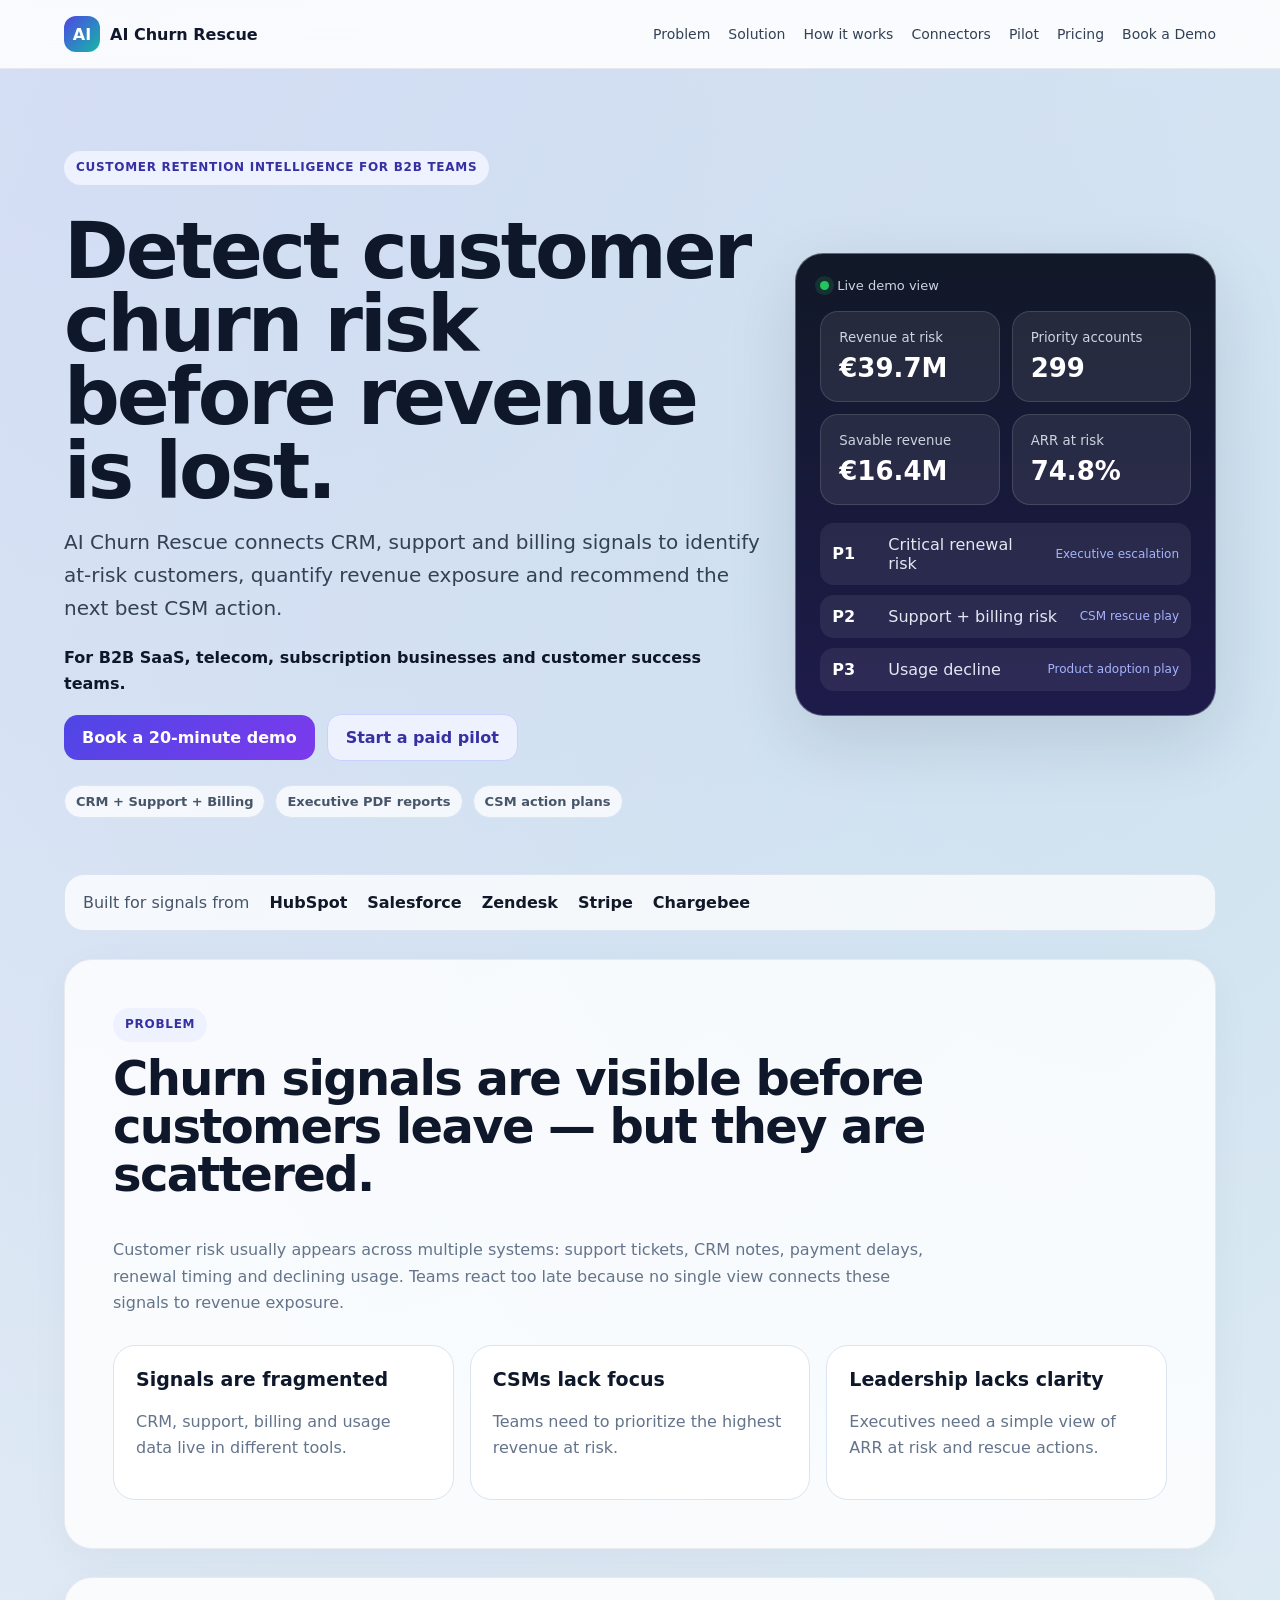
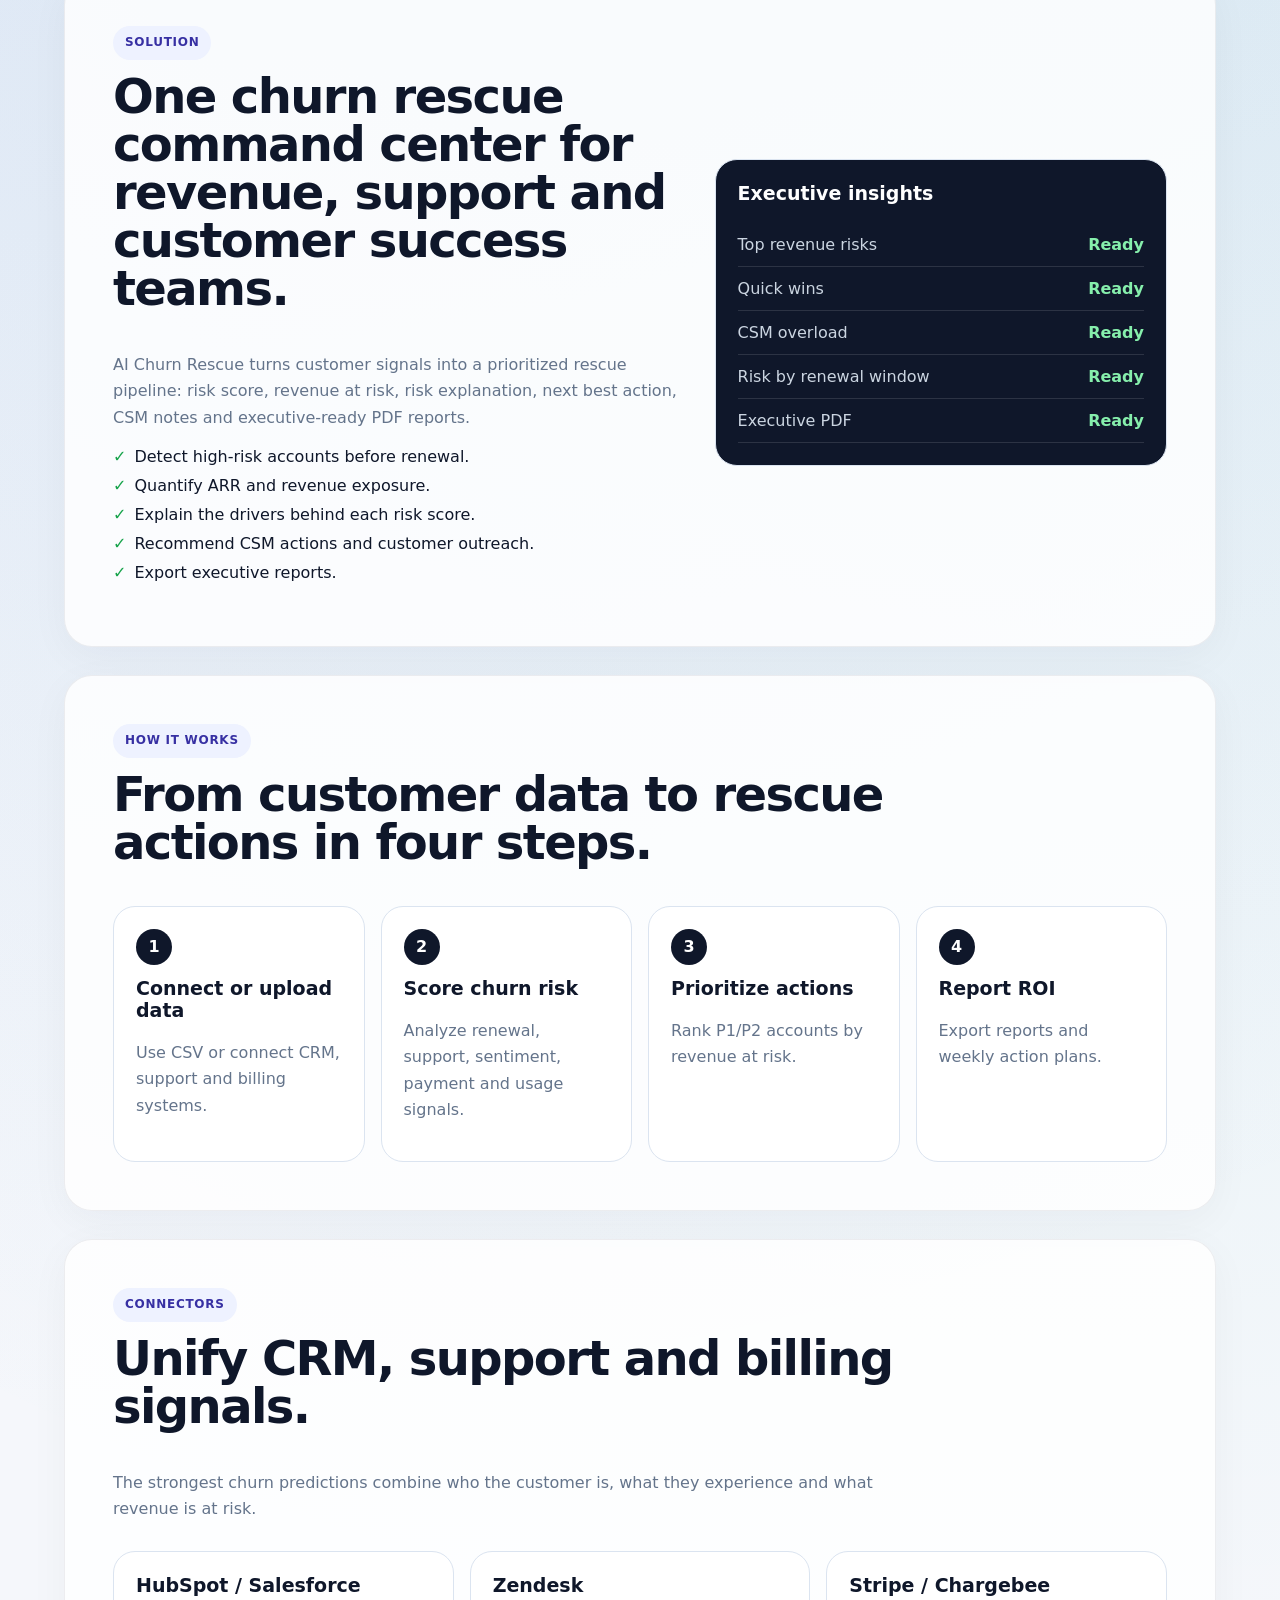
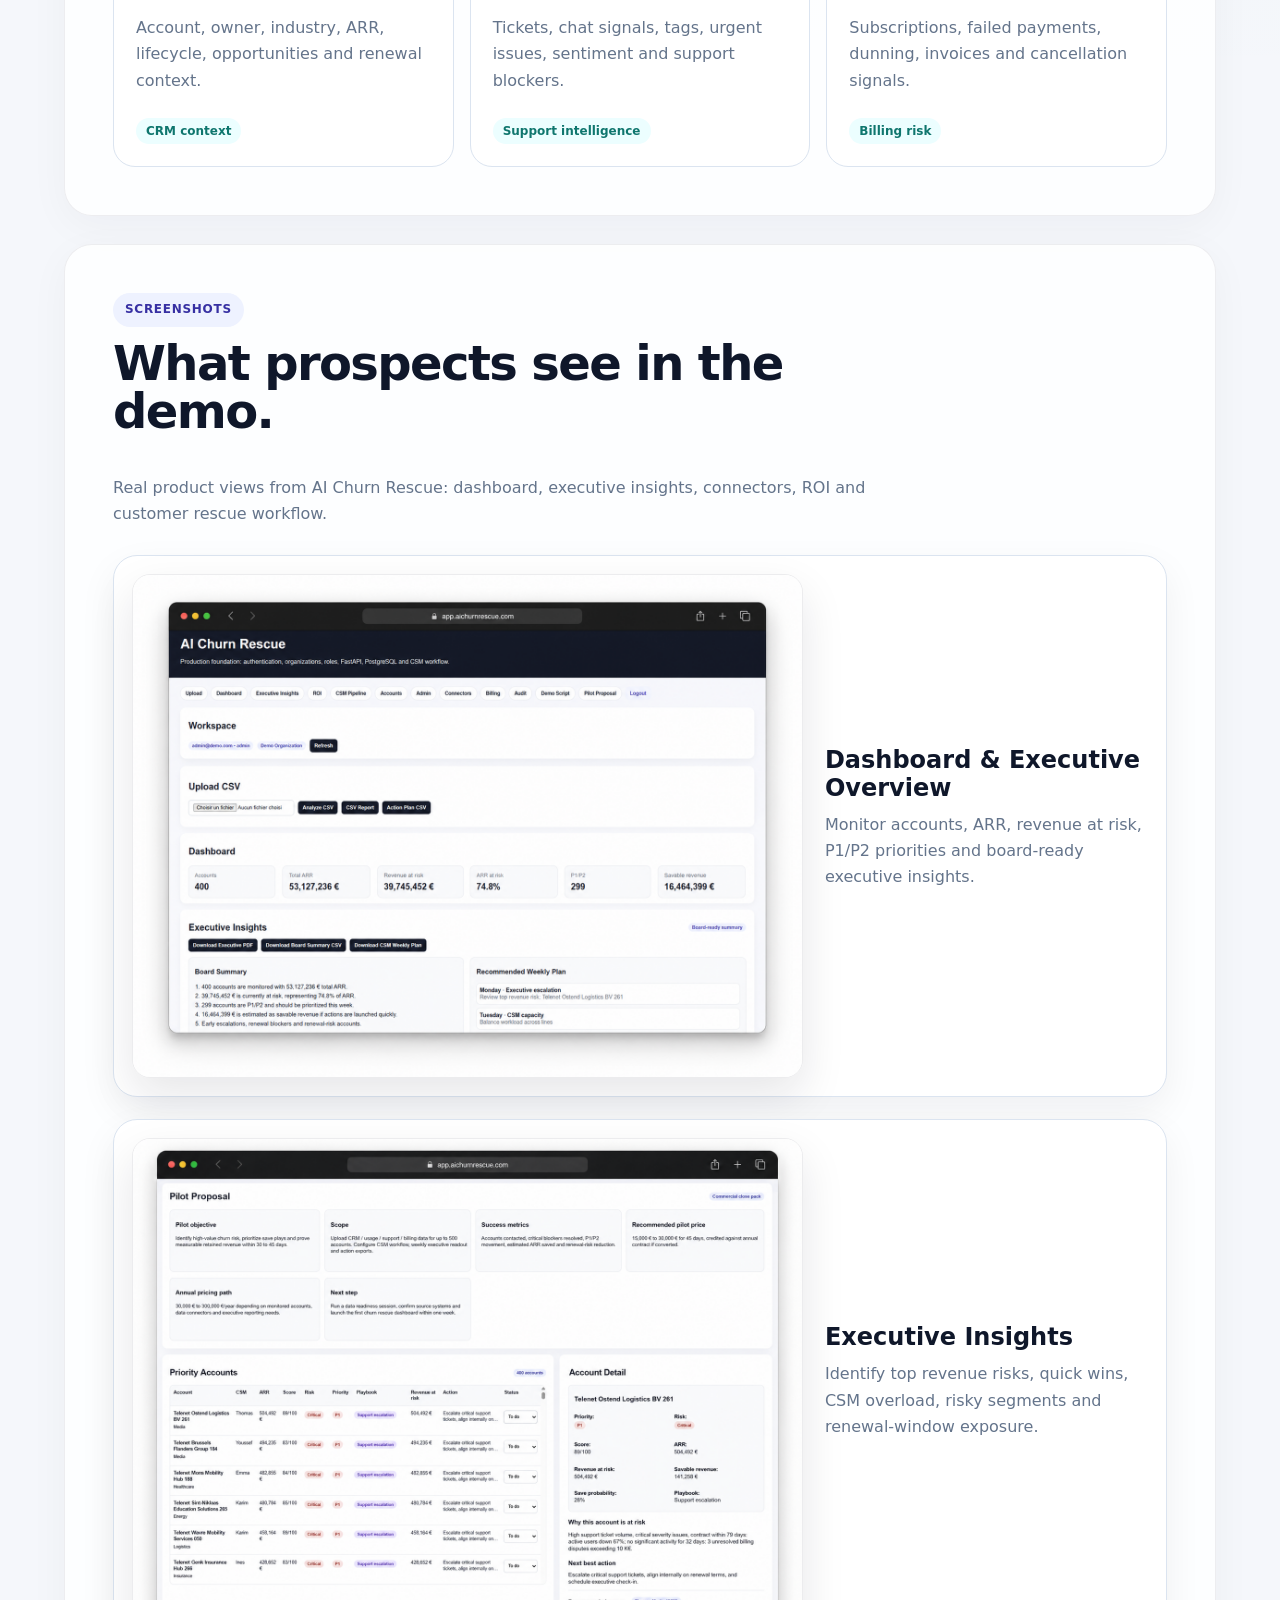
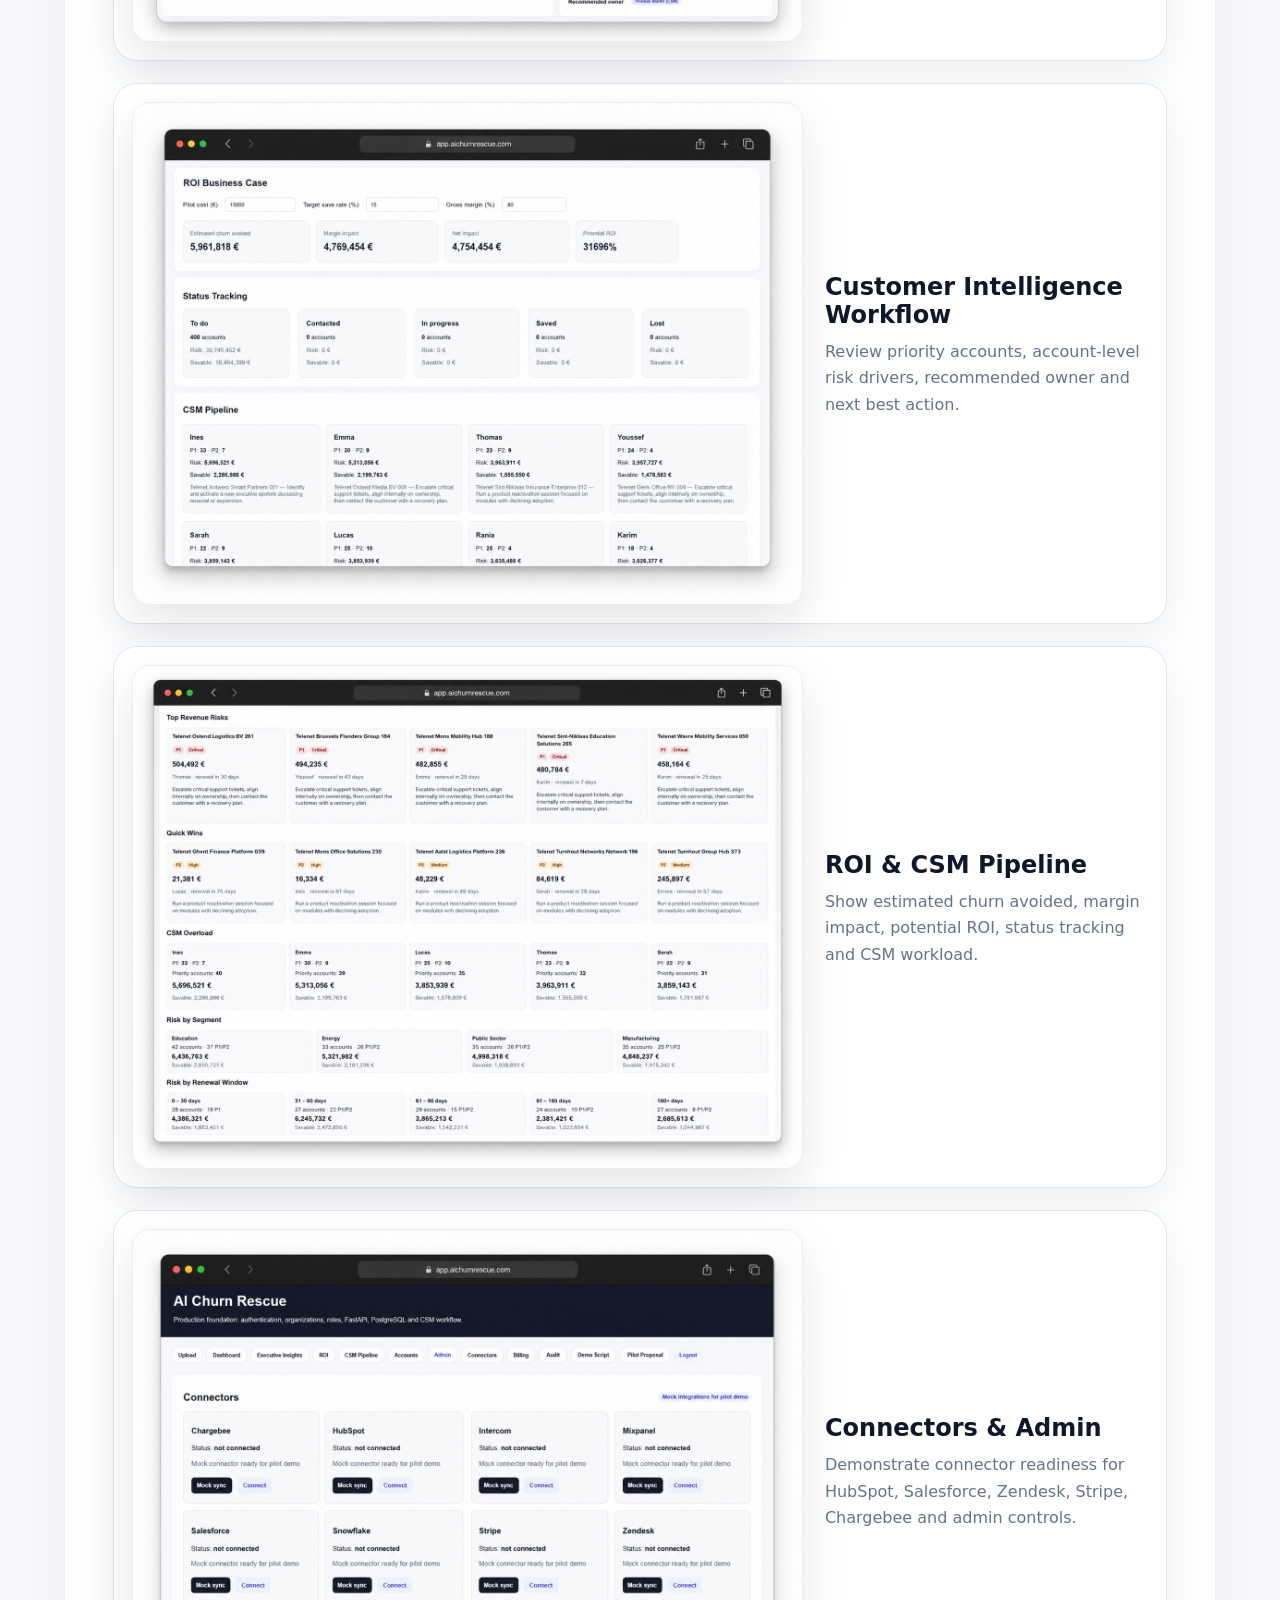
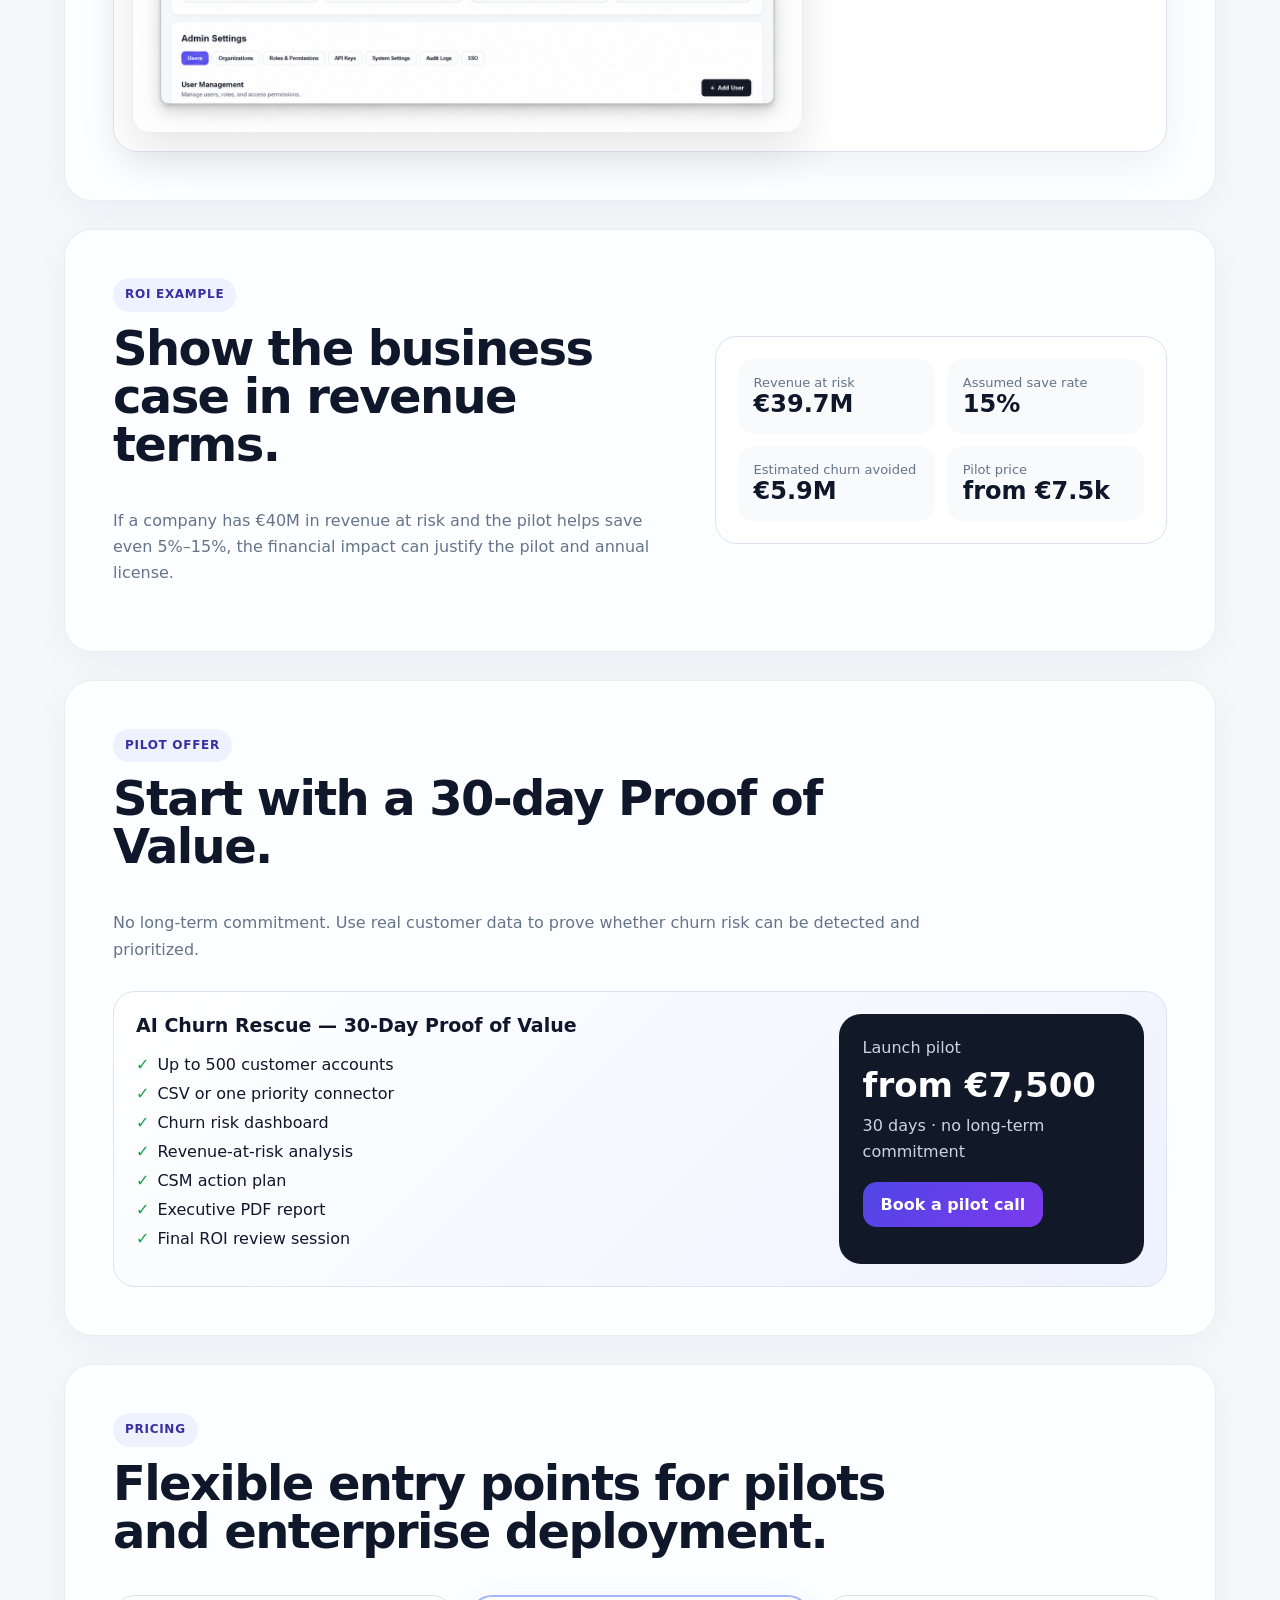
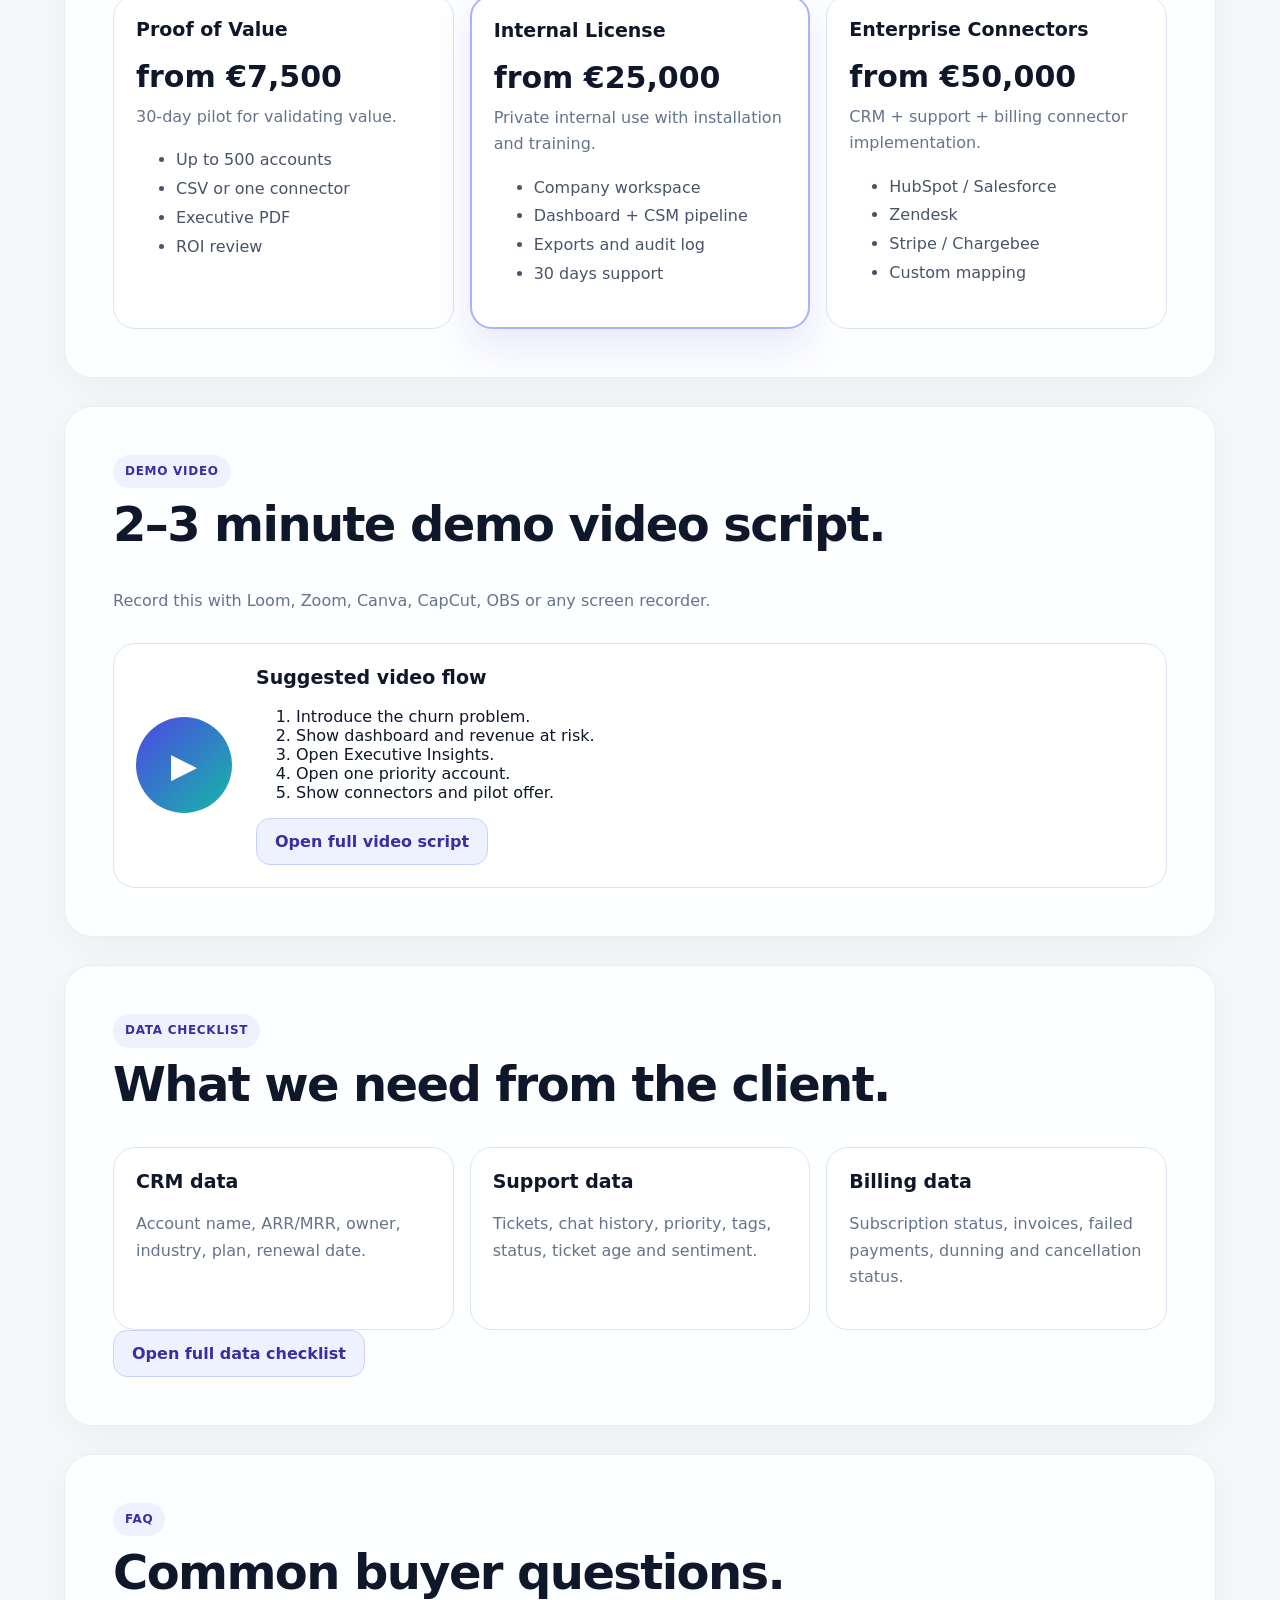
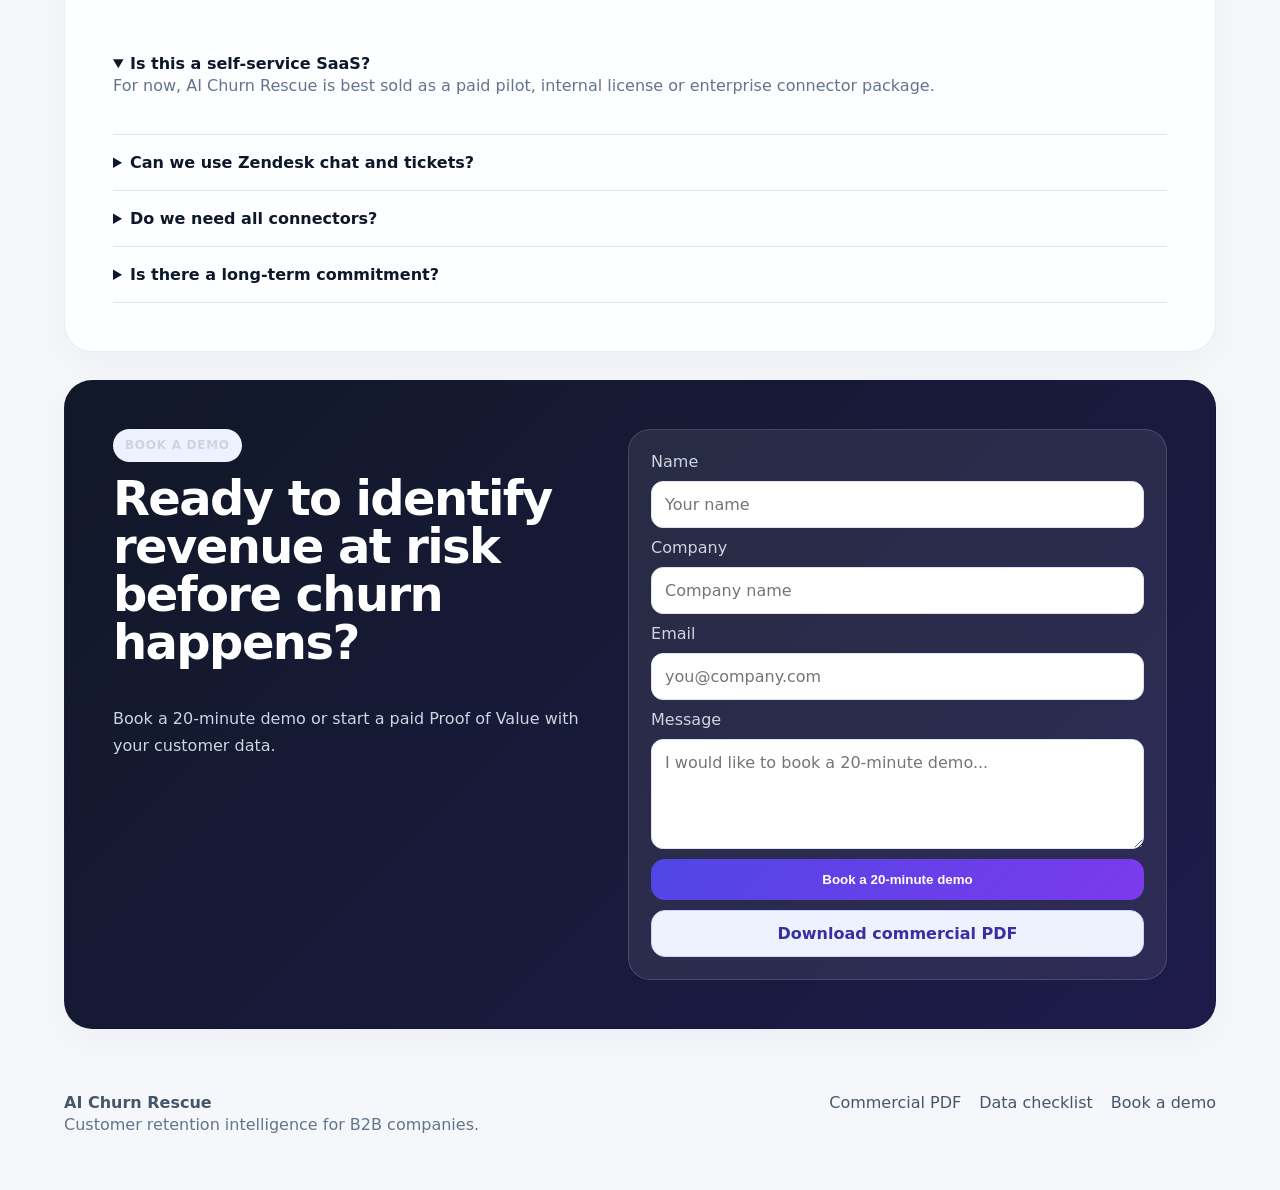
==== index.html @ ebf5047c "Update index.html" ====
<!DOCTYPE html>
<html lang="en">
<head>
  <meta charset="UTF-8" />
  <meta name="viewport" content="width=device-width, initial-scale=1.0" />
  <title>AI Churn Rescue — Detect Customer Churn Risk Before Revenue Is Lost</title>
  <meta name="description" content="AI Churn Rescue connects CRM, support and billing signals to identify at-risk customers, quantify revenue exposure and recommend the next best CSM action." />
  <link rel="stylesheet" href="./styles.css" />
</head>
<body>
  <header class="site-header">
    <a class="brand" href="#top"><span class="brand-mark">AI</span><span>AI Churn Rescue</span></a>
    <nav>
      <a href="#problem">Problem</a><a href="#solution">Solution</a><a href="#how">How it works</a>
      <a href="#connectors">Connectors</a><a href="#pilot">Pilot</a><a href="#pricing">Pricing</a><a href="#demo">Book a Demo</a>
    </nav>
  </header>

  <main id="top">
    <section class="hero">
      <div class="hero-copy">
        <p class="eyebrow">Customer retention intelligence for B2B teams</p>
        <h1>Detect customer churn risk before revenue is lost.</h1>
        <p class="hero-subtitle">AI Churn Rescue connects CRM, support and billing signals to identify at-risk customers, quantify revenue exposure and recommend the next best CSM action.</p>
        <p class="for-who">For B2B SaaS, telecom, subscription businesses and customer success teams.</p>
        <div class="hero-actions">
          <a class="button primary" href="#demo">Book a 20-minute demo</a>
          <a class="button secondary" href="#pilot">Start a paid pilot</a>
        </div>
        <div class="trust-row"><span>CRM + Support + Billing</span><span>Executive PDF reports</span><span>CSM action plans</span></div>
      </div>
      <div class="hero-card">
        <div class="card-topline"><span class="status-dot"></span> Live demo view</div>
        <div class="metric-grid">
          <div><small>Revenue at risk</small><strong>€39.7M</strong></div>
          <div><small>Priority accounts</small><strong>299</strong></div>
          <div><small>Savable revenue</small><strong>€16.4M</strong></div>
          <div><small>ARR at risk</small><strong>74.8%</strong></div>
        </div>
        <div class="risk-list">
          <div><b>P1</b><span>Critical renewal risk</span><em>Executive escalation</em></div>
          <div><b>P2</b><span>Support + billing risk</span><em>CSM rescue play</em></div>
          <div><b>P3</b><span>Usage decline</span><em>Product adoption play</em></div>
        </div>
      </div>
    </section>

    <section class="logos"><span>Built for signals from</span><strong>HubSpot</strong><strong>Salesforce</strong><strong>Zendesk</strong><strong>Stripe</strong><strong>Chargebee</strong></section>

    <section class="section" id="problem">
      <div class="section-head"><p class="eyebrow">Problem</p><h2>Churn signals are visible before customers leave — but they are scattered.</h2><p>Customer risk usually appears across multiple systems: support tickets, CRM notes, payment delays, renewal timing and declining usage. Teams react too late because no single view connects these signals to revenue exposure.</p></div>
      <div class="cards three">
        <article class="card"><h3>Signals are fragmented</h3><p>CRM, support, billing and usage data live in different tools.</p></article>
        <article class="card"><h3>CSMs lack focus</h3><p>Teams need to prioritize the highest revenue at risk.</p></article>
        <article class="card"><h3>Leadership lacks clarity</h3><p>Executives need a simple view of ARR at risk and rescue actions.</p></article>
      </div>
    </section>

    <section class="section split" id="solution">
      <div><p class="eyebrow">Solution</p><h2>One churn rescue command center for revenue, support and customer success teams.</h2><p>AI Churn Rescue turns customer signals into a prioritized rescue pipeline: risk score, revenue at risk, risk explanation, next best action, CSM notes and executive-ready PDF reports.</p>
        <ul class="checklist"><li>Detect high-risk accounts before renewal.</li><li>Quantify ARR and revenue exposure.</li><li>Explain the drivers behind each risk score.</li><li>Recommend CSM actions and customer outreach.</li><li>Export executive reports.</li></ul>
      </div>
      <div class="panel-preview"><h3>Executive insights</h3><div><span>Top revenue risks</span><b>Ready</b></div><div><span>Quick wins</span><b>Ready</b></div><div><span>CSM overload</span><b>Ready</b></div><div><span>Risk by renewal window</span><b>Ready</b></div><div><span>Executive PDF</span><b>Ready</b></div></div>
    </section>

    <section class="section" id="how">
      <div class="section-head"><p class="eyebrow">How it works</p><h2>From customer data to rescue actions in four steps.</h2></div>
      <div class="steps"><div class="step"><b>1</b><h3>Connect or upload data</h3><p>Use CSV or connect CRM, support and billing systems.</p></div><div class="step"><b>2</b><h3>Score churn risk</h3><p>Analyze renewal, support, sentiment, payment and usage signals.</p></div><div class="step"><b>3</b><h3>Prioritize actions</h3><p>Rank P1/P2 accounts by revenue at risk.</p></div><div class="step"><b>4</b><h3>Report ROI</h3><p>Export reports and weekly action plans.</p></div></div>
    </section>

    <section class="section" id="connectors">
      <div class="section-head"><p class="eyebrow">Connectors</p><h2>Unify CRM, support and billing signals.</h2><p>The strongest churn predictions combine who the customer is, what they experience and what revenue is at risk.</p></div>
      <div class="connector-grid"><article class="connector-card"><h3>HubSpot / Salesforce</h3><p>Account, owner, industry, ARR, lifecycle, opportunities and renewal context.</p><span>CRM context</span></article><article class="connector-card"><h3>Zendesk</h3><p>Tickets, chat signals, tags, urgent issues, sentiment and support blockers.</p><span>Support intelligence</span></article><article class="connector-card"><h3>Stripe / Chargebee</h3><p>Subscriptions, failed payments, dunning, invoices and cancellation signals.</p><span>Billing risk</span></article></div>
    </section>

    <section class="section" id="screenshots">
      <div class="section-head">
        <p class="eyebrow">Screenshots</p>
        <h2>What prospects see in the demo.</h2>
        <p>Real product views from AI Churn Rescue: dashboard, executive insights, connectors, ROI and customer rescue workflow.</p>
      </div>

      <div class="screenshot-showcase">
        <article class="screenshot-feature">
          <img src="./assets/screenshots/dashboard-executive-overview.png" alt="AI Churn Rescue dashboard and executive overview" />
          <div>
            <h3>Dashboard & Executive Overview</h3>
            <p>Monitor accounts, ARR, revenue at risk, P1/P2 priorities and board-ready executive insights.</p>
          </div>
        </article>

        <article class="screenshot-feature">
          <img src="./assets/screenshots/customer-intelligence-executive-insights.png" alt="AI Churn Rescue executive insights and revenue risk analysis" />
          <div>
            <h3>Executive Insights</h3>
            <p>Identify top revenue risks, quick wins, CSM overload, risky segments and renewal-window exposure.</p>
          </div>
        </article>

        <article class="screenshot-feature">
          <img src="./assets/screenshots/priority-accounts-account-detail.png" alt="AI Churn Rescue priority accounts and customer intelligence workflow" />
          <div>
            <h3>Customer Intelligence Workflow</h3>
            <p>Review priority accounts, account-level risk drivers, recommended owner and next best action.</p>
          </div>
        </article>

        <article class="screenshot-feature">
          <img src="./assets/screenshots/roi-csm-pipeline.png" alt="AI Churn Rescue ROI business case and CSM pipeline" />
          <div>
            <h3>ROI & CSM Pipeline</h3>
            <p>Show estimated churn avoided, margin impact, potential ROI, status tracking and CSM workload.</p>
          </div>
        </article>

        <article class="screenshot-feature">
          <img src="./assets/screenshots/connectors-admin.png" alt="AI Churn Rescue connectors and admin settings" />
          <div>
            <h3>Connectors & Admin</h3>
            <p>Demonstrate connector readiness for HubSpot, Salesforce, Zendesk, Stripe, Chargebee and admin controls.</p>
          </div>
        </article>
      </div>
    </section>

    <section class="section split" id="roi">
      <div><p class="eyebrow">ROI example</p><h2>Show the business case in revenue terms.</h2><p>If a company has €40M in revenue at risk and the pilot helps save even 5%–15%, the financial impact can justify the pilot and annual license.</p></div>
      <div class="roi-box"><div><span>Revenue at risk</span><b>€39.7M</b></div><div><span>Assumed save rate</span><b>15%</b></div><div><span>Estimated churn avoided</span><b>€5.9M</b></div><div><span>Pilot price</span><b>from €7.5k</b></div></div>
    </section>

    <section class="section pilot" id="pilot">
      <div class="section-head"><p class="eyebrow">Pilot offer</p><h2>Start with a 30-day Proof of Value.</h2><p>No long-term commitment. Use real customer data to prove whether churn risk can be detected and prioritized.</p></div>
      <div class="pilot-card"><div><h3>AI Churn Rescue — 30-Day Proof of Value</h3><ul class="checklist"><li>Up to 500 customer accounts</li><li>CSV or one priority connector</li><li>Churn risk dashboard</li><li>Revenue-at-risk analysis</li><li>CSM action plan</li><li>Executive PDF report</li><li>Final ROI review session</li></ul></div><div class="pilot-price"><span>Launch pilot</span><strong>from €7,500</strong><p>30 days · no long-term commitment</p><a class="button primary" href="#demo">Book a pilot call</a></div></div>
    </section>

    <section class="section" id="pricing">
      <div class="section-head"><p class="eyebrow">Pricing</p><h2>Flexible entry points for pilots and enterprise deployment.</h2></div>
      <div class="pricing-grid"><article class="price-card"><h3>Proof of Value</h3><strong>from €7,500</strong><p>30-day pilot for validating value.</p><ul><li>Up to 500 accounts</li><li>CSV or one connector</li><li>Executive PDF</li><li>ROI review</li></ul></article><article class="price-card highlighted"><h3>Internal License</h3><strong>from €25,000</strong><p>Private internal use with installation and training.</p><ul><li>Company workspace</li><li>Dashboard + CSM pipeline</li><li>Exports and audit log</li><li>30 days support</li></ul></article><article class="price-card"><h3>Enterprise Connectors</h3><strong>from €50,000</strong><p>CRM + support + billing connector implementation.</p><ul><li>HubSpot / Salesforce</li><li>Zendesk</li><li>Stripe / Chargebee</li><li>Custom mapping</li></ul></article></div>
    </section>

    <section class="section" id="video">
      <div class="section-head"><p class="eyebrow">Demo video</p><h2>2–3 minute demo video script.</h2><p>Record this with Loom, Zoom, Canva, CapCut, OBS or any screen recorder.</p></div>
      <div class="video-box"><div class="play-button">▶</div><div><h3>Suggested video flow</h3><ol><li>Introduce the churn problem.</li><li>Show dashboard and revenue at risk.</li><li>Open Executive Insights.</li><li>Open one priority account.</li><li>Show connectors and pilot offer.</li></ol><a class="button secondary" href="./demo-video-script.html">Open full video script</a></div></div>
    </section>

    <section class="section" id="data-checklist">
      <div class="section-head"><p class="eyebrow">Data checklist</p><h2>What we need from the client.</h2></div>
      <div class="cards three"><article class="card"><h3>CRM data</h3><p>Account name, ARR/MRR, owner, industry, plan, renewal date.</p></article><article class="card"><h3>Support data</h3><p>Tickets, chat history, priority, tags, status, ticket age and sentiment.</p></article><article class="card"><h3>Billing data</h3><p>Subscription status, invoices, failed payments, dunning and cancellation status.</p></article></div>
      <a class="button secondary" href="./data-checklist.html">Open full data checklist</a>
    </section>

    <section class="section faq" id="faq">
      <div class="section-head"><p class="eyebrow">FAQ</p><h2>Common buyer questions.</h2></div>
      <details open><summary>Is this a self-service SaaS?</summary><p>For now, AI Churn Rescue is best sold as a paid pilot, internal license or enterprise connector package.</p></details>
      <details><summary>Can we use Zendesk chat and tickets?</summary><p>Yes. Zendesk can provide support pressure, tickets, tags, urgency, sentiment and cancellation signals.</p></details>
      <details><summary>Do we need all connectors?</summary><p>No. A pilot can start with CSV or one connector. The strongest results come from CRM + support + billing together.</p></details>
      <details><summary>Is there a long-term commitment?</summary><p>No. The 30-day Proof of Value has no required long-term commitment.</p></details>
    </section>

    <section class="section demo-cta" id="demo">
      <div><p class="eyebrow">Book a Demo</p><h2>Ready to identify revenue at risk before churn happens?</h2><p>Book a 20-minute demo or start a paid Proof of Value with your customer data.</p></div>
      <form class="lead-form" action="mailto:hichamipg1@gmail.com" method="post" enctype="text/plain">
        <label>Name</label><input name="name" placeholder="Your name" />
        <label>Company</label><input name="company" placeholder="Company name" />
        <label>Email</label><input name="email" placeholder="you@company.com" />
        <label>Message</label><textarea name="message" placeholder="I would like to book a 20-minute demo..."></textarea>
        <button class="button primary" type="submit">Book a 20-minute demo</button>
        <a class="button secondary" href="./assets/AI_Churn_Rescue_Commercial_Proposal.pdf">Download commercial PDF</a>
      </form>
    </section>
  </main>

  <footer><div><strong>AI Churn Rescue</strong><p>Customer retention intelligence for B2B companies.</p></div><div><a href="./assets/AI_Churn_Rescue_Commercial_Proposal.pdf">Commercial PDF</a><a href="./data-checklist.html">Data checklist</a><a href="#demo">Book a demo</a></div></footer>
</body>
</html>
---- styles.css ----
:root{--bg:#f5f7fb;--text:#0f172a;--muted:#64748b;--card:#fff;--line:#dbe4f0;--primary:#4f46e5;--primary-dark:#3730a3;--accent:#14b8a6;--success:#16a34a;--shadow:0 24px 70px rgba(15,23,42,.12)}*{box-sizing:border-box}body{margin:0;font-family:Inter,ui-sans-serif,system-ui,-apple-system,BlinkMacSystemFont,"Segoe UI",sans-serif;color:var(--text);background:radial-gradient(circle at 10% 0%,rgba(79,70,229,.13),transparent 28%),radial-gradient(circle at 90% 6%,rgba(20,184,166,.12),transparent 26%),var(--bg)}a{color:inherit;text-decoration:none}.site-header{position:sticky;top:0;z-index:20;display:flex;justify-content:space-between;align-items:center;padding:16px 5vw;background:rgba(255,255,255,.86);backdrop-filter:blur(14px);border-bottom:1px solid rgba(15,23,42,.08)}.brand{display:flex;align-items:center;gap:10px;font-weight:900}.brand-mark{display:inline-grid;place-items:center;width:36px;height:36px;border-radius:12px;color:white;background:linear-gradient(135deg,var(--primary),var(--accent))}nav{display:flex;align-items:center;gap:18px;font-size:14px;color:#334155}nav a:hover{color:var(--primary)}.hero{display:grid;grid-template-columns:1.25fr .75fr;gap:30px;padding:82px 5vw 56px;align-items:center}.eyebrow{display:inline-flex;padding:7px 12px;border-radius:999px;background:#eef2ff;color:var(--primary-dark);font-size:12px;font-weight:900;letter-spacing:.06em;text-transform:uppercase}h1,h2,h3,p{margin-top:0}h1{margin:18px 0;max-width:980px;font-size:clamp(42px,7vw,78px);line-height:.94;letter-spacing:-3px}h2{font-size:clamp(30px,4vw,48px);line-height:1;letter-spacing:-1.6px}h3{font-size:19px}p{color:var(--muted);line-height:1.65}.hero-subtitle{max-width:780px;font-size:20px;color:#334155}.for-who{font-weight:700;color:#0f172a}.hero-actions,.row{display:flex;flex-wrap:wrap;gap:12px;align-items:center}.button,button{display:inline-flex;justify-content:center;align-items:center;border:0;border-radius:14px;padding:13px 18px;font-weight:900;cursor:pointer;transition:transform .15s ease,box-shadow .15s ease}.button:hover,button:hover{transform:translateY(-1px);box-shadow:0 14px 28px rgba(15,23,42,.12)}.primary{color:#fff;background:linear-gradient(135deg,var(--primary),#7c3aed)}.secondary{color:var(--primary-dark);background:#eef2ff;border:1px solid #c7d2fe}.trust-row{display:flex;flex-wrap:wrap;gap:10px;margin-top:24px}.trust-row span{padding:8px 11px;border:1px solid var(--line);border-radius:999px;background:rgba(255,255,255,.75);color:#475569;font-size:13px;font-weight:700}.hero-card{padding:24px;border:1px solid rgba(255,255,255,.32);border-radius:28px;background:linear-gradient(180deg,#111827,#1e1b4b);color:#fff;box-shadow:var(--shadow)}.card-topline{display:flex;gap:8px;align-items:center;color:#cbd5e1;font-size:13px;margin-bottom:18px}.status-dot{width:9px;height:9px;border-radius:999px;background:#22c55e;box-shadow:0 0 0 5px rgba(34,197,94,.15)}.metric-grid{display:grid;grid-template-columns:1fr 1fr;gap:12px}.metric-grid div{padding:18px;border-radius:18px;background:rgba(255,255,255,.08);border:1px solid rgba(255,255,255,.13)}.metric-grid small{display:block;color:#cbd5e1;margin-bottom:8px}.metric-grid strong{font-size:26px}.risk-list{margin-top:18px;display:grid;gap:10px}.risk-list div{display:grid;grid-template-columns:44px 1fr auto;gap:12px;align-items:center;padding:12px;border-radius:14px;background:rgba(255,255,255,.07)}.risk-list span{color:#e2e8f0}.risk-list em{color:#a5b4fc;font-style:normal;font-size:12px}.logos{margin:0 5vw 20px;padding:18px;display:flex;flex-wrap:wrap;gap:20px;border:1px solid var(--line);border-radius:20px;background:rgba(255,255,255,.75);color:#475569}.logos strong{color:#111827}.section{margin:28px 5vw;padding:48px;border-radius:28px;background:rgba(255,255,255,.82);border:1px solid rgba(15,23,42,.07);box-shadow:0 10px 40px rgba(15,23,42,.04)}.section-head{max-width:820px;margin-bottom:28px}.split{display:grid;grid-template-columns:1fr .8fr;gap:36px;align-items:center}.cards,.pricing-grid,.connector-grid,.screenshot-grid,.steps{display:grid;gap:16px}.three{grid-template-columns:repeat(3,1fr)}.pricing-grid,.connector-grid{grid-template-columns:repeat(3,1fr)}.screenshot-grid,.steps{grid-template-columns:repeat(4,1fr)}.card,.price-card,.connector-card,.screenshot-card,.step,.panel-preview,.roi-box,.pilot-card,.video-box,.lead-form{padding:22px;border-radius:22px;background:var(--card);border:1px solid var(--line)}.checklist{padding:0;list-style:none;display:grid;gap:10px}.checklist li::before{content:"✓";color:var(--success);font-weight:900;margin-right:8px}.panel-preview{background:#0f172a;color:#fff}.panel-preview h3{color:white}.panel-preview div{display:flex;justify-content:space-between;border-bottom:1px solid rgba(255,255,255,.12);padding:12px 0}.panel-preview span{color:#cbd5e1}.panel-preview b{color:#86efac}.step b{display:inline-grid;place-items:center;width:36px;height:36px;border-radius:999px;background:var(--text);color:white;margin-bottom:12px}.connector-card span{display:inline-flex;margin-top:8px;padding:6px 10px;border-radius:999px;background:#ecfeff;color:#0f766e;font-weight:900;font-size:12px}.screenshot-card{min-height:180px;background:linear-gradient(135deg,rgba(79,70,229,.08),rgba(20,184,166,.08)),#fff}.roi-box{display:grid;grid-template-columns:1fr 1fr;gap:12px}.roi-box div{padding:16px;border-radius:16px;background:#f8fafc}.roi-box span{display:block;color:var(--muted);font-size:13px}.roi-box b{font-size:24px}.pilot-card{display:grid;grid-template-columns:1fr .45fr;gap:24px;background:linear-gradient(135deg,#fff,#eef2ff)}.pilot-price{padding:24px;border-radius:22px;background:#111827;color:#fff}.pilot-price span,.pilot-price p{color:#cbd5e1}.pilot-price strong{display:block;font-size:34px;margin:8px 0}.price-card strong{display:block;font-size:30px;margin:10px 0}.price-card ul{color:#475569;line-height:1.8}.highlighted{border:2px solid #a5b4fc;box-shadow:0 18px 40px rgba(79,70,229,.12)}.video-box{display:flex;gap:24px;align-items:center}.play-button{display:grid;place-items:center;min-width:96px;height:96px;border-radius:999px;color:white;background:linear-gradient(135deg,var(--primary),var(--accent));font-size:34px}.faq details{padding:18px 0;border-bottom:1px solid var(--line)}.faq summary{cursor:pointer;font-weight:900}.demo-cta{display:grid;grid-template-columns:.9fr 1fr;gap:30px;background:linear-gradient(135deg,#111827,#1e1b4b);color:white}.demo-cta p,.demo-cta label{color:#cbd5e1}.lead-form{background:rgba(255,255,255,.08);border-color:rgba(255,255,255,.14);display:grid;gap:10px}input,textarea{width:100%;padding:13px;border:1px solid var(--line);border-radius:12px;font:inherit}textarea{min-height:110px;resize:vertical}footer{display:flex;justify-content:space-between;gap:20px;padding:36px 5vw;color:#475569}footer div:last-child{display:flex;gap:18px;flex-wrap:wrap}.hint{font-size:14px;color:#64748b}@media(max-width:1050px){.hero,.split,.pilot-card,.demo-cta{grid-template-columns:1fr}.three,.pricing-grid,.connector-grid,.screenshot-grid,.steps{grid-template-columns:1fr}nav{display:none}.section{padding:28px}.metric-grid,.roi-box{grid-template-columns:1fr}h1{letter-spacing:-1.5px}}

.screenshot-showcase {
  display: grid;
  gap: 22px;
}

.screenshot-feature {
  display: grid;
  grid-template-columns: 1.35fr .65fr;
  gap: 22px;
  align-items: center;
  padding: 18px;
  border: 1px solid var(--line);
  border-radius: 24px;
  background: #fff;
  box-shadow: 0 14px 38px rgba(15, 23, 42, .06);
}

.screenshot-feature img {
  width: 100%;
  display: block;
  border-radius: 18px;
  border: 1px solid rgba(15, 23, 42, .08);
  box-shadow: 0 18px 44px rgba(15, 23, 42, .10);
}

.screenshot-feature h3 {
  margin-bottom: 10px;
  font-size: 24px;
}

@media (max-width: 1050px) {
  .screenshot-feature {
    grid-template-columns: 1fr;
  }
}
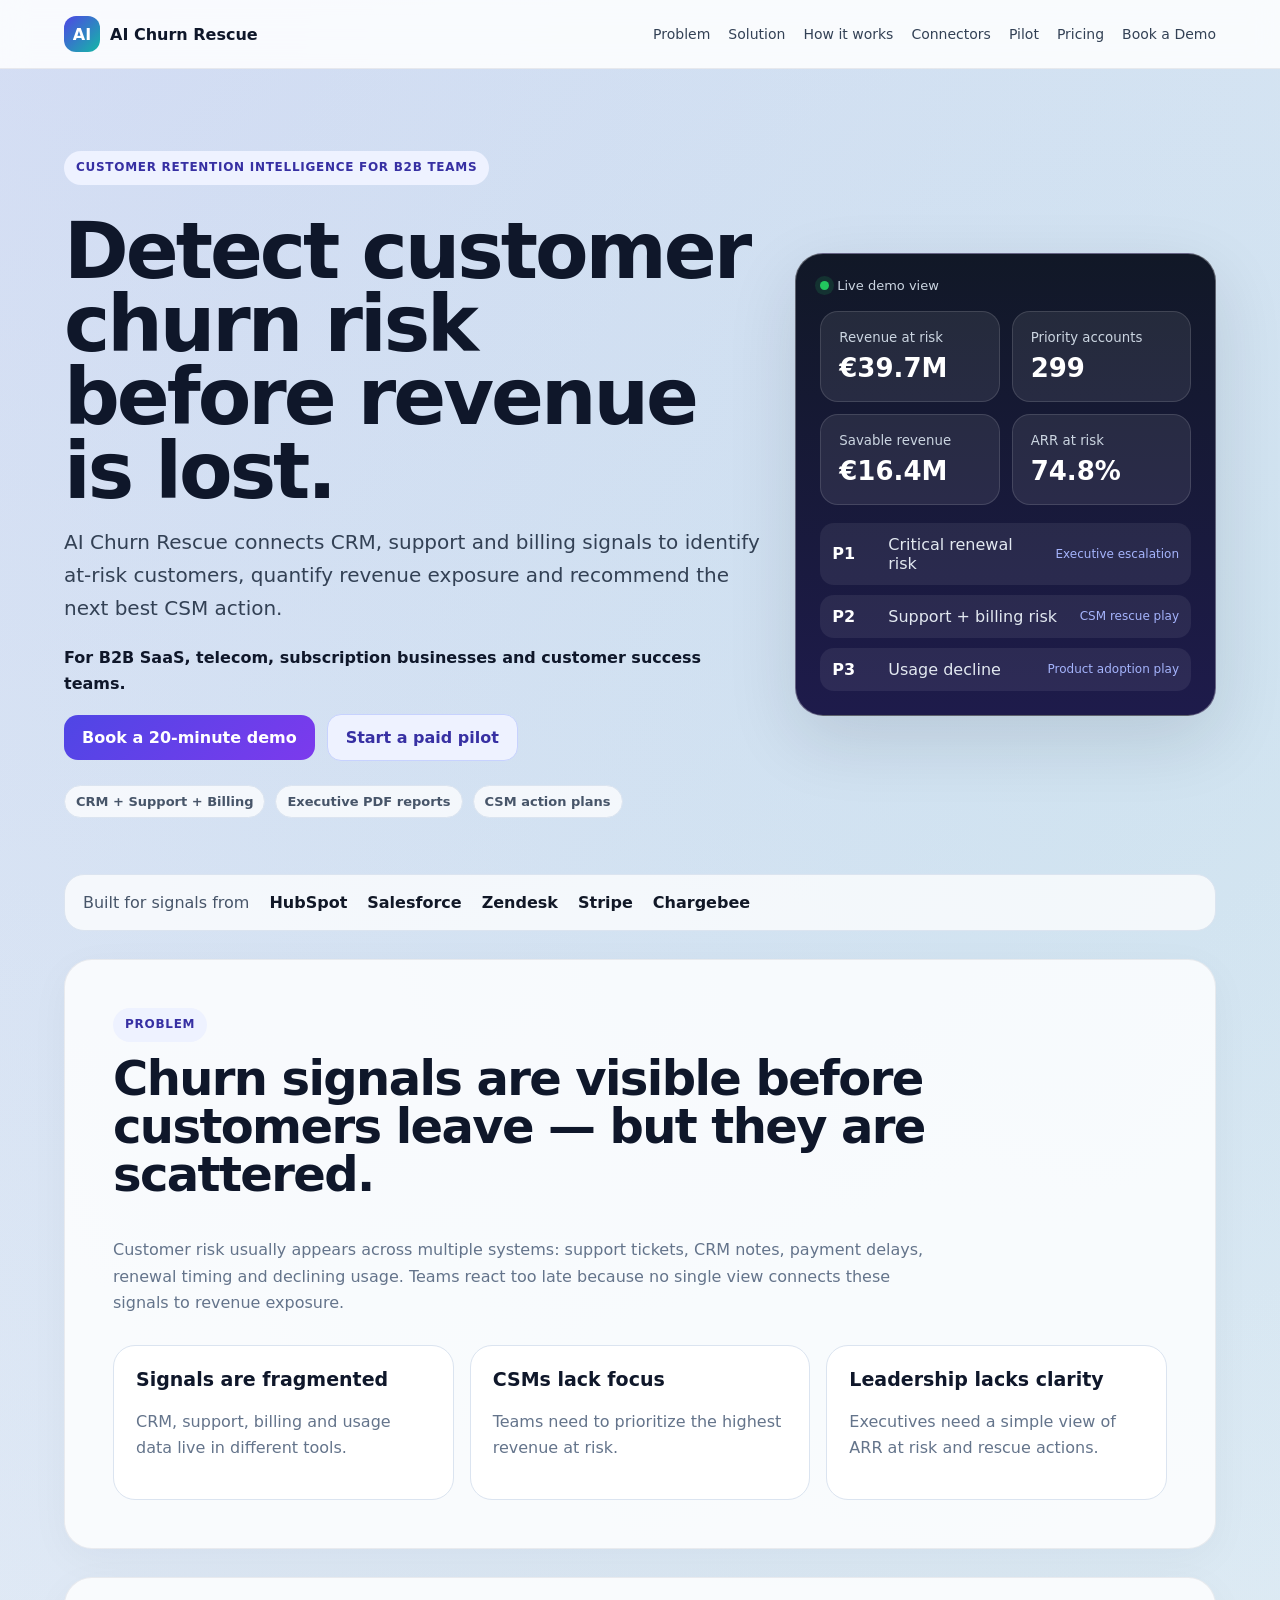
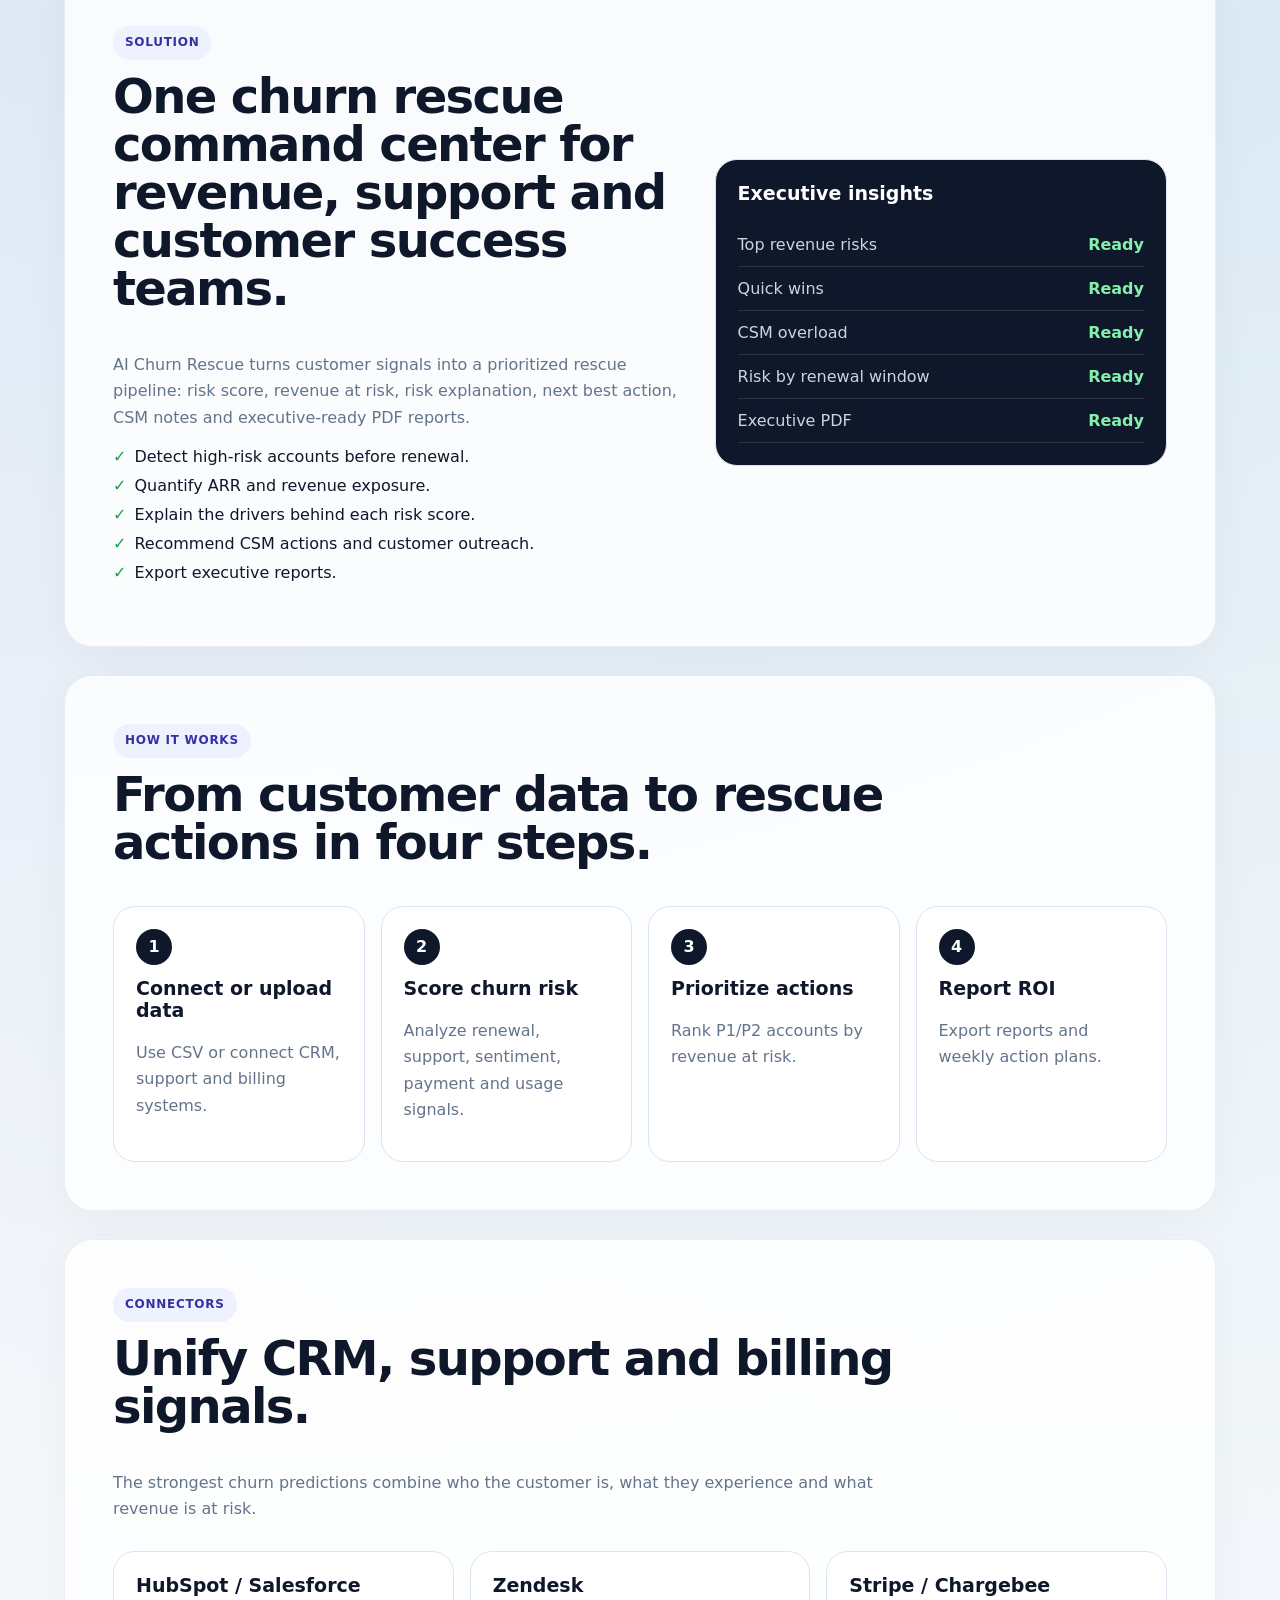
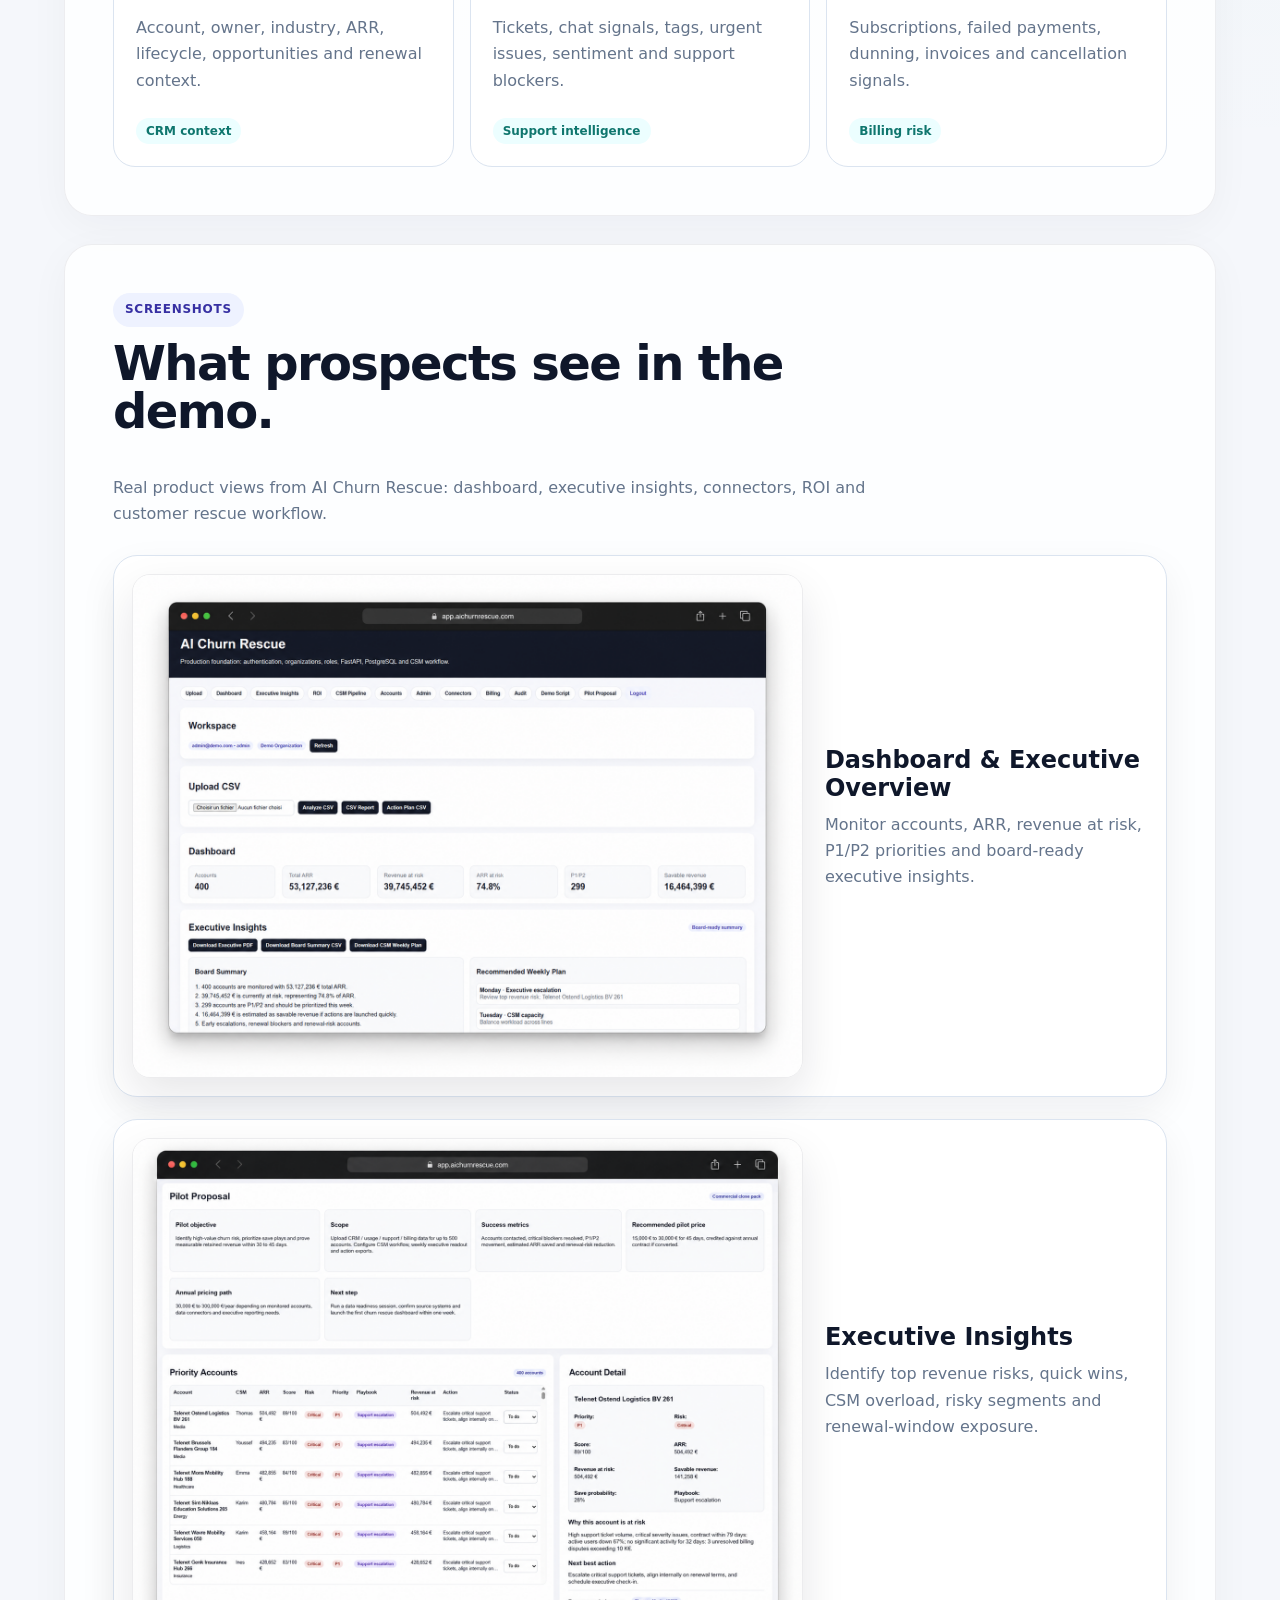
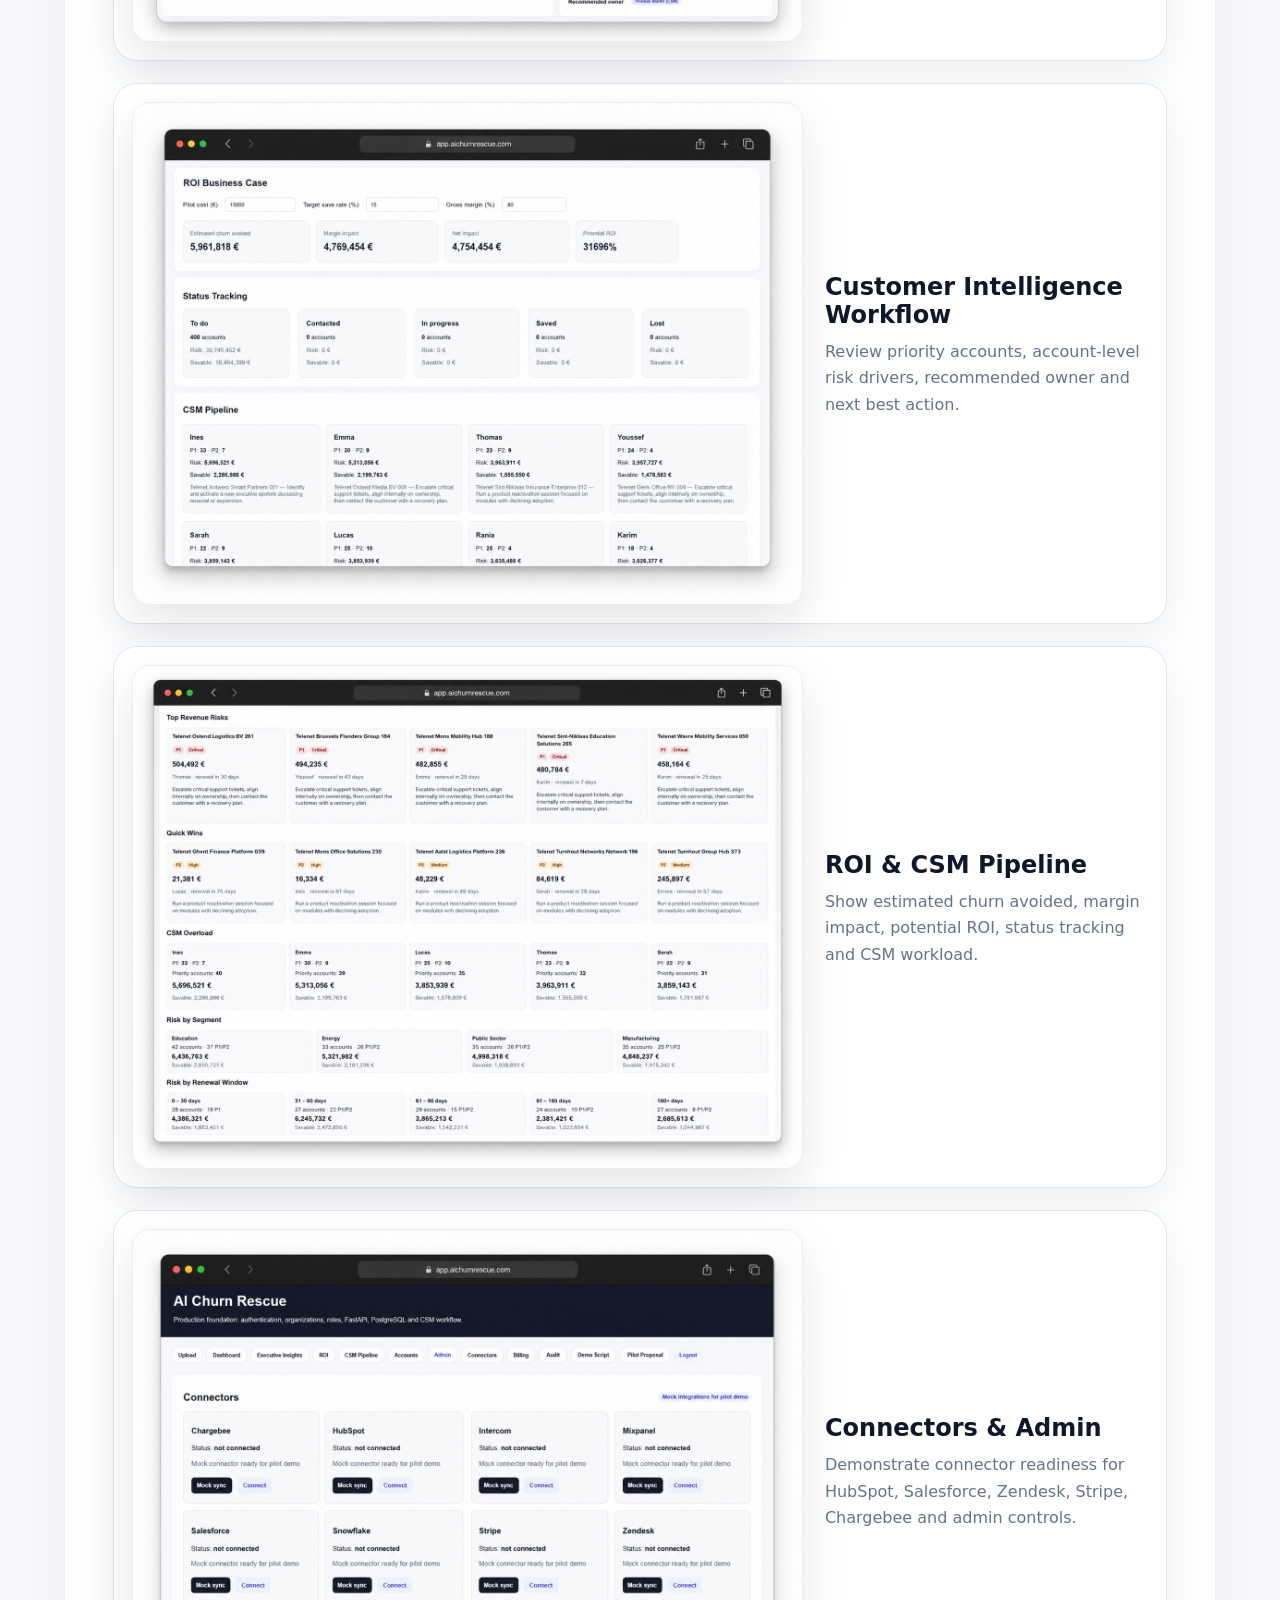
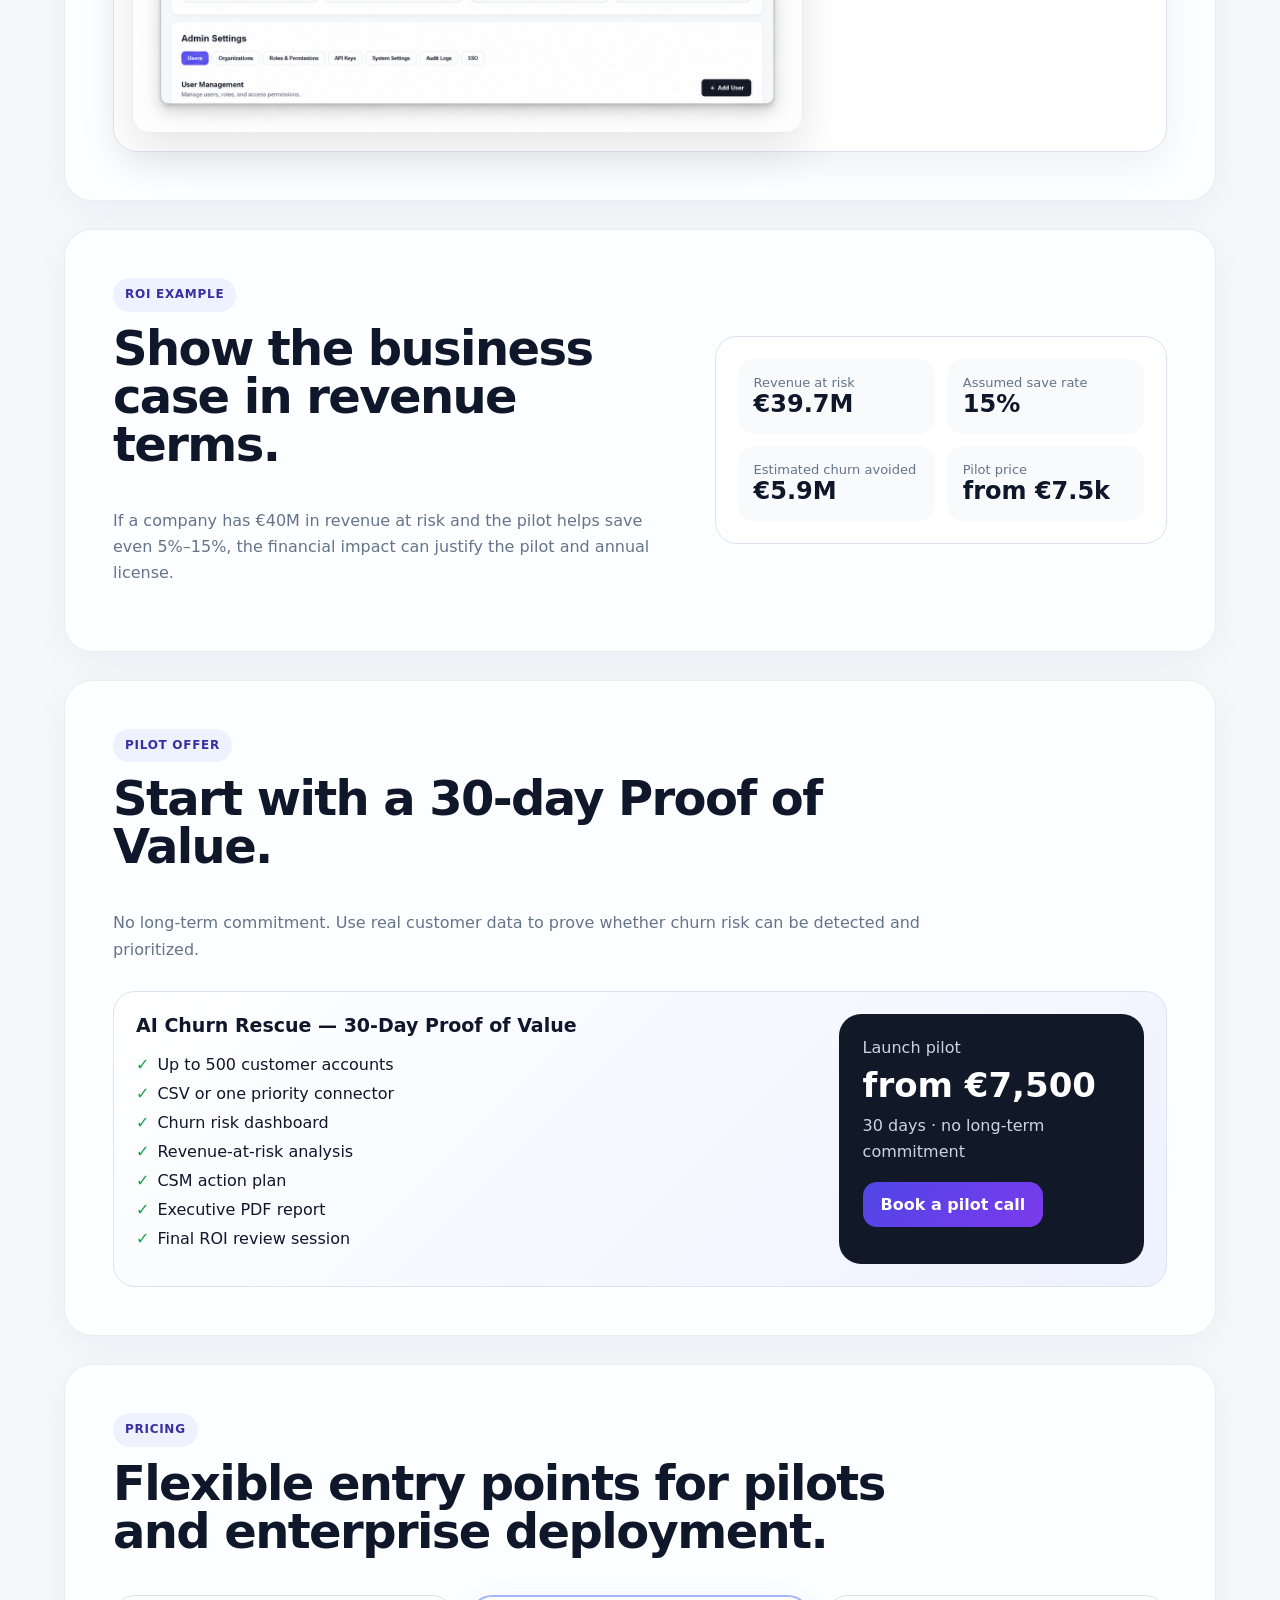
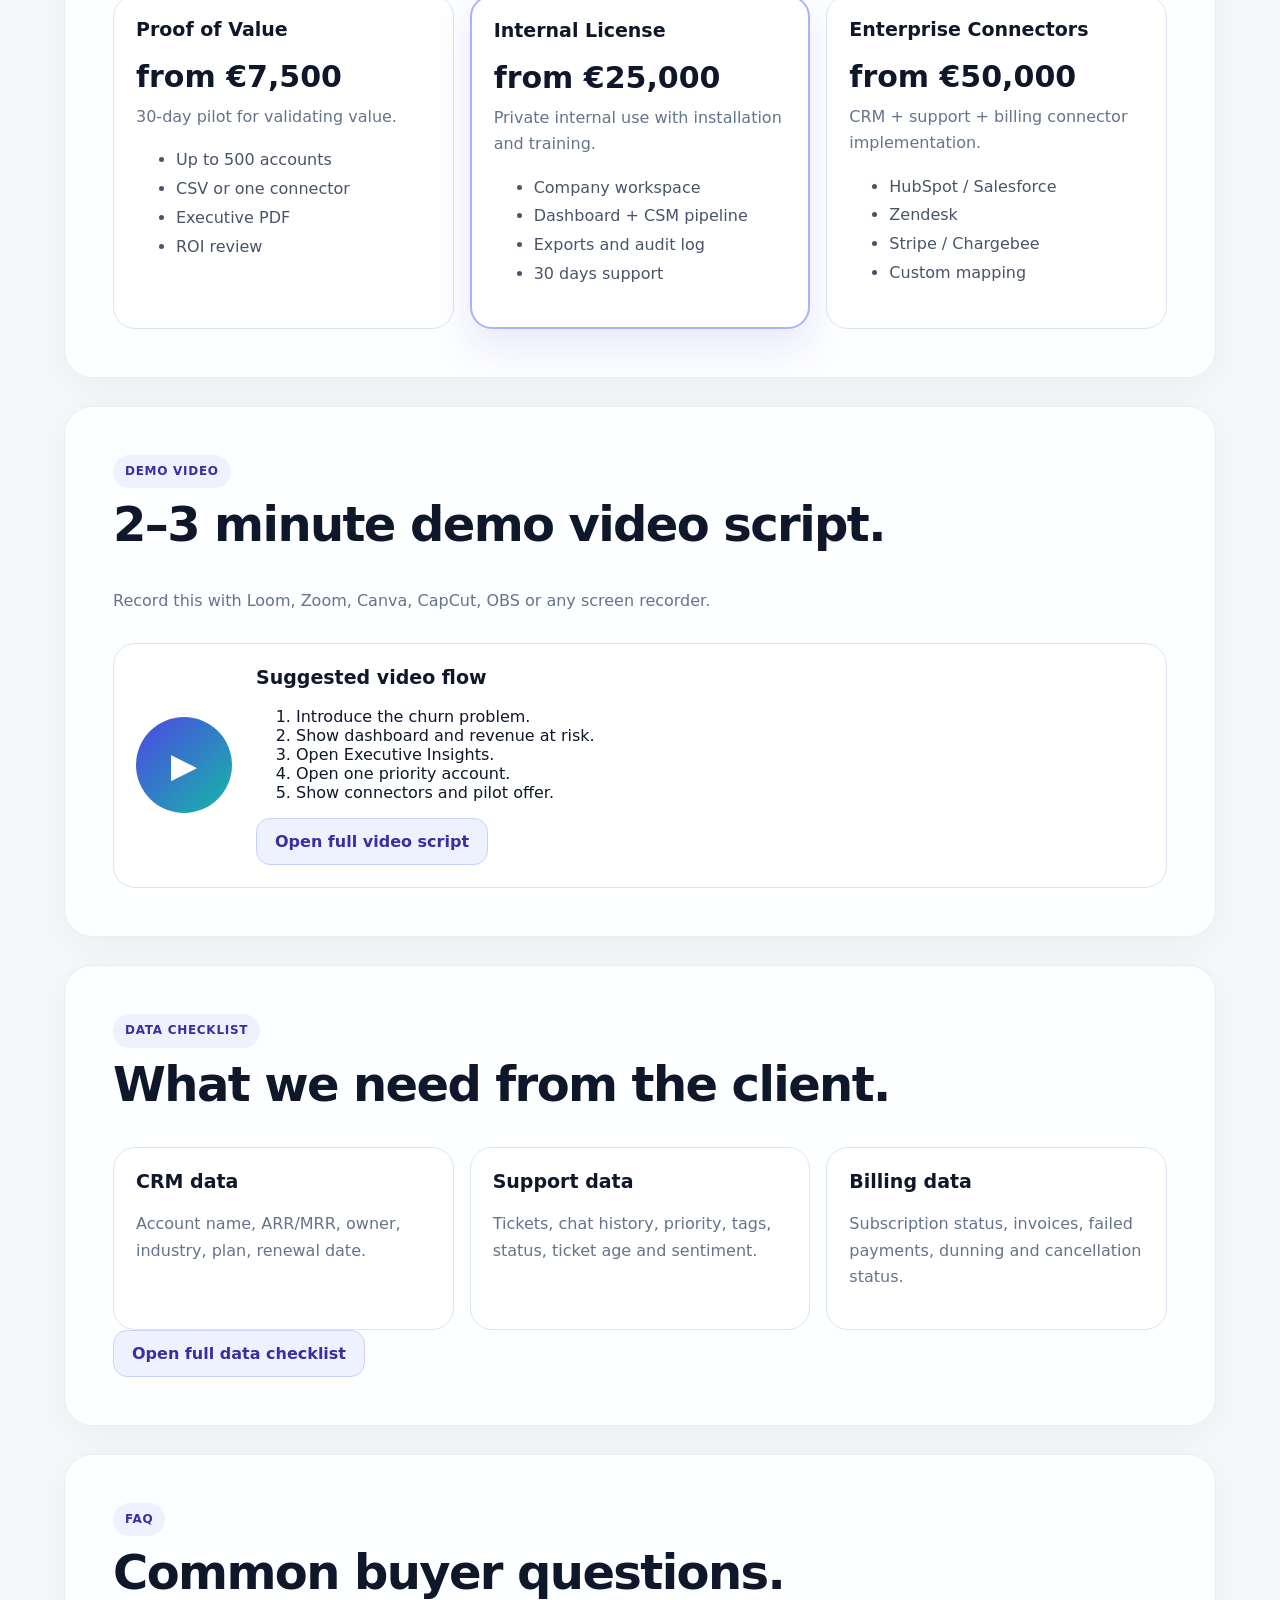
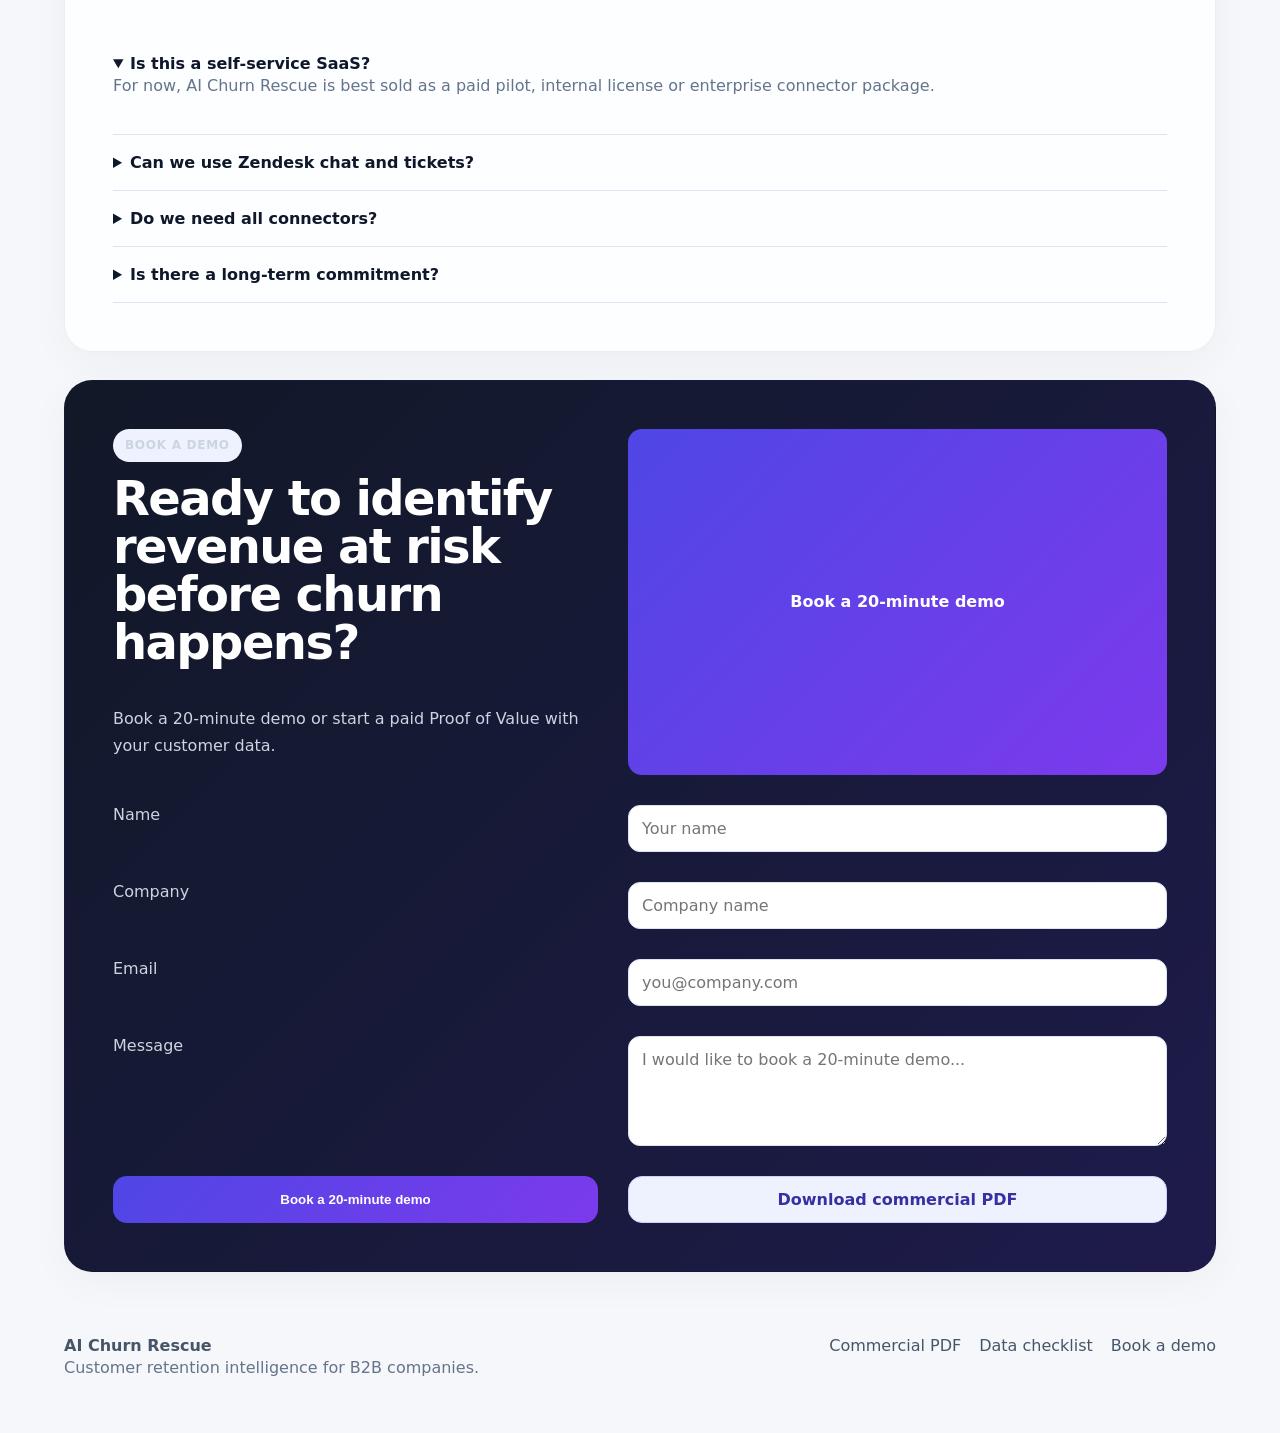
==== commit a7469ea1: "Update index.html" ====
--- a/index.html
+++ b/index.html
@@ -159,7 +159,9 @@
 
     <section class="section demo-cta" id="demo">
       <div><p class="eyebrow">Book a Demo</p><h2>Ready to identify revenue at risk before churn happens?</h2><p>Book a 20-minute demo or start a paid Proof of Value with your customer data.</p></div>
-      <form class="lead-form" action="mailto:hichamipg1@gmail.com" method="post" enctype="text/plain">
+      <a class="button primary" href="https://calendly.com/hichamipg1/30min" target="_blank">
+  Book a 20-minute demo
+</a>
         <label>Name</label><input name="name" placeholder="Your name" />
         <label>Company</label><input name="company" placeholder="Company name" />
         <label>Email</label><input name="email" placeholder="you@company.com" />
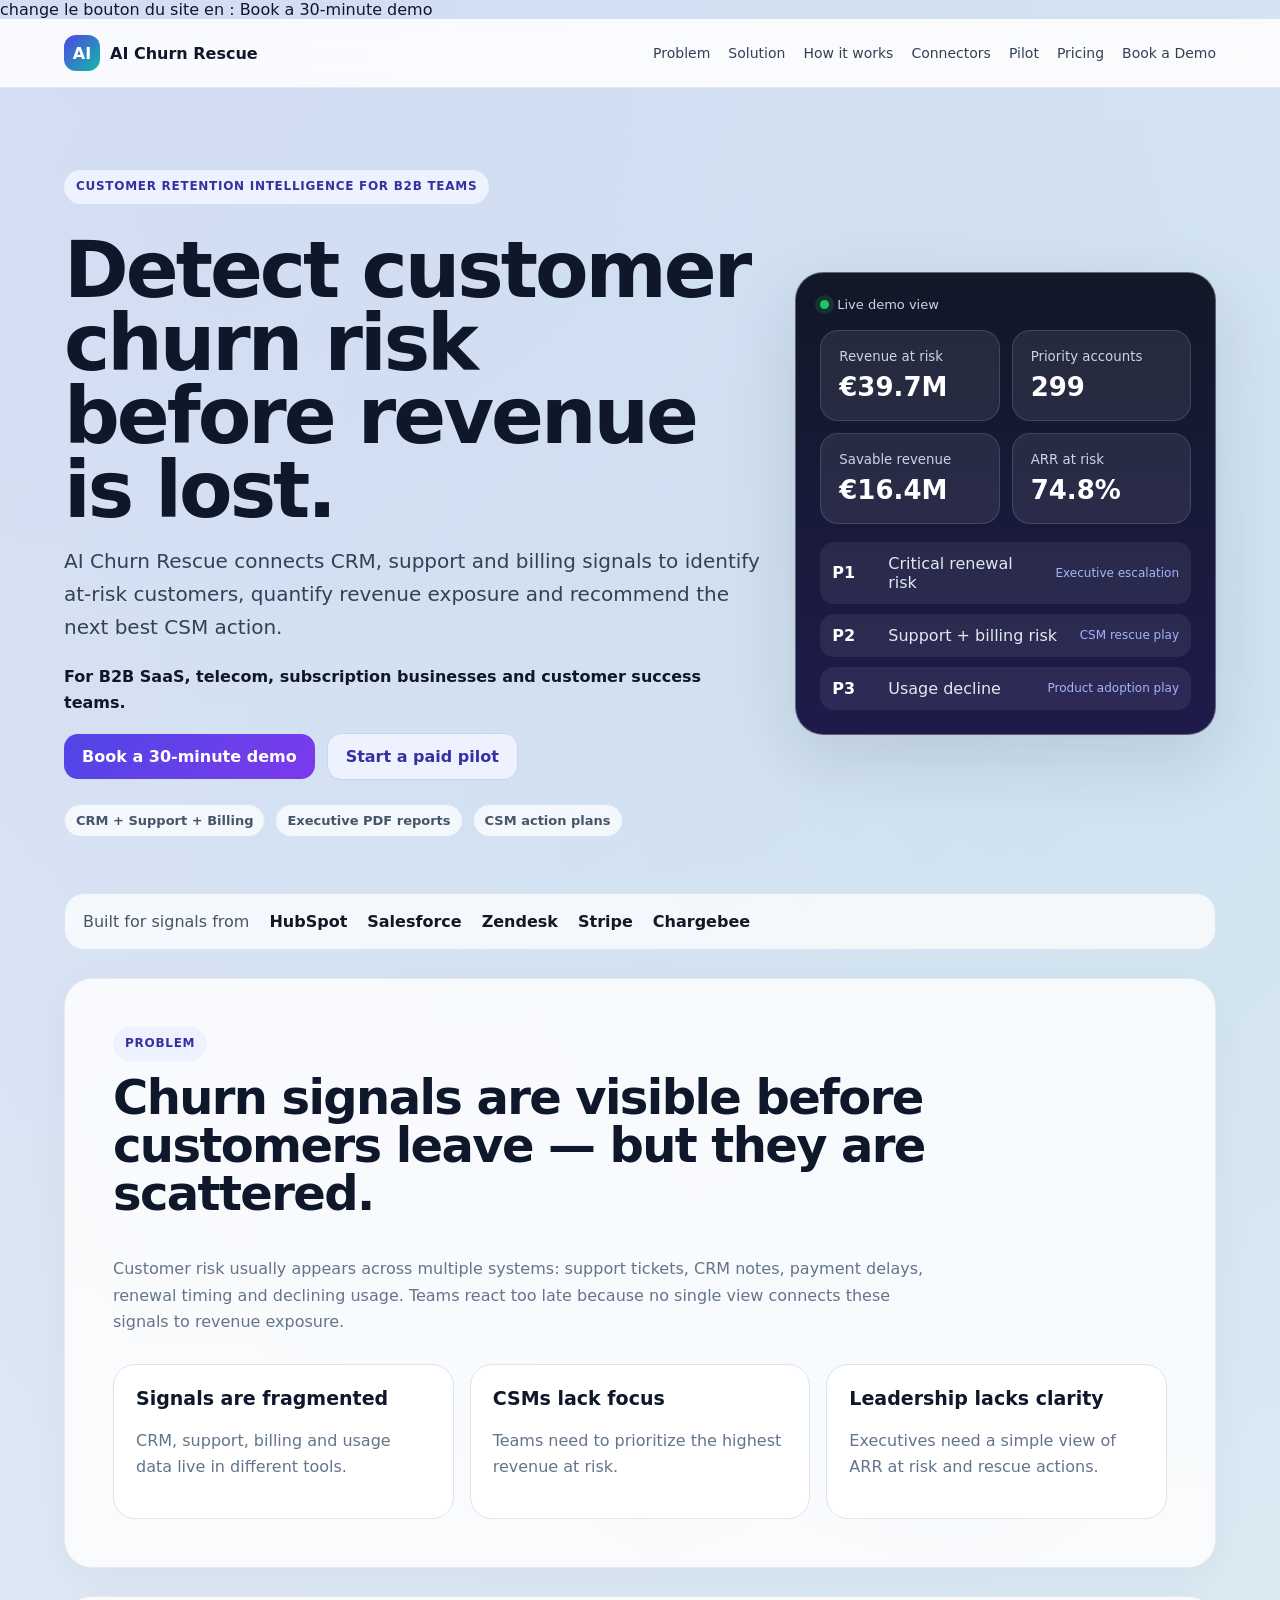
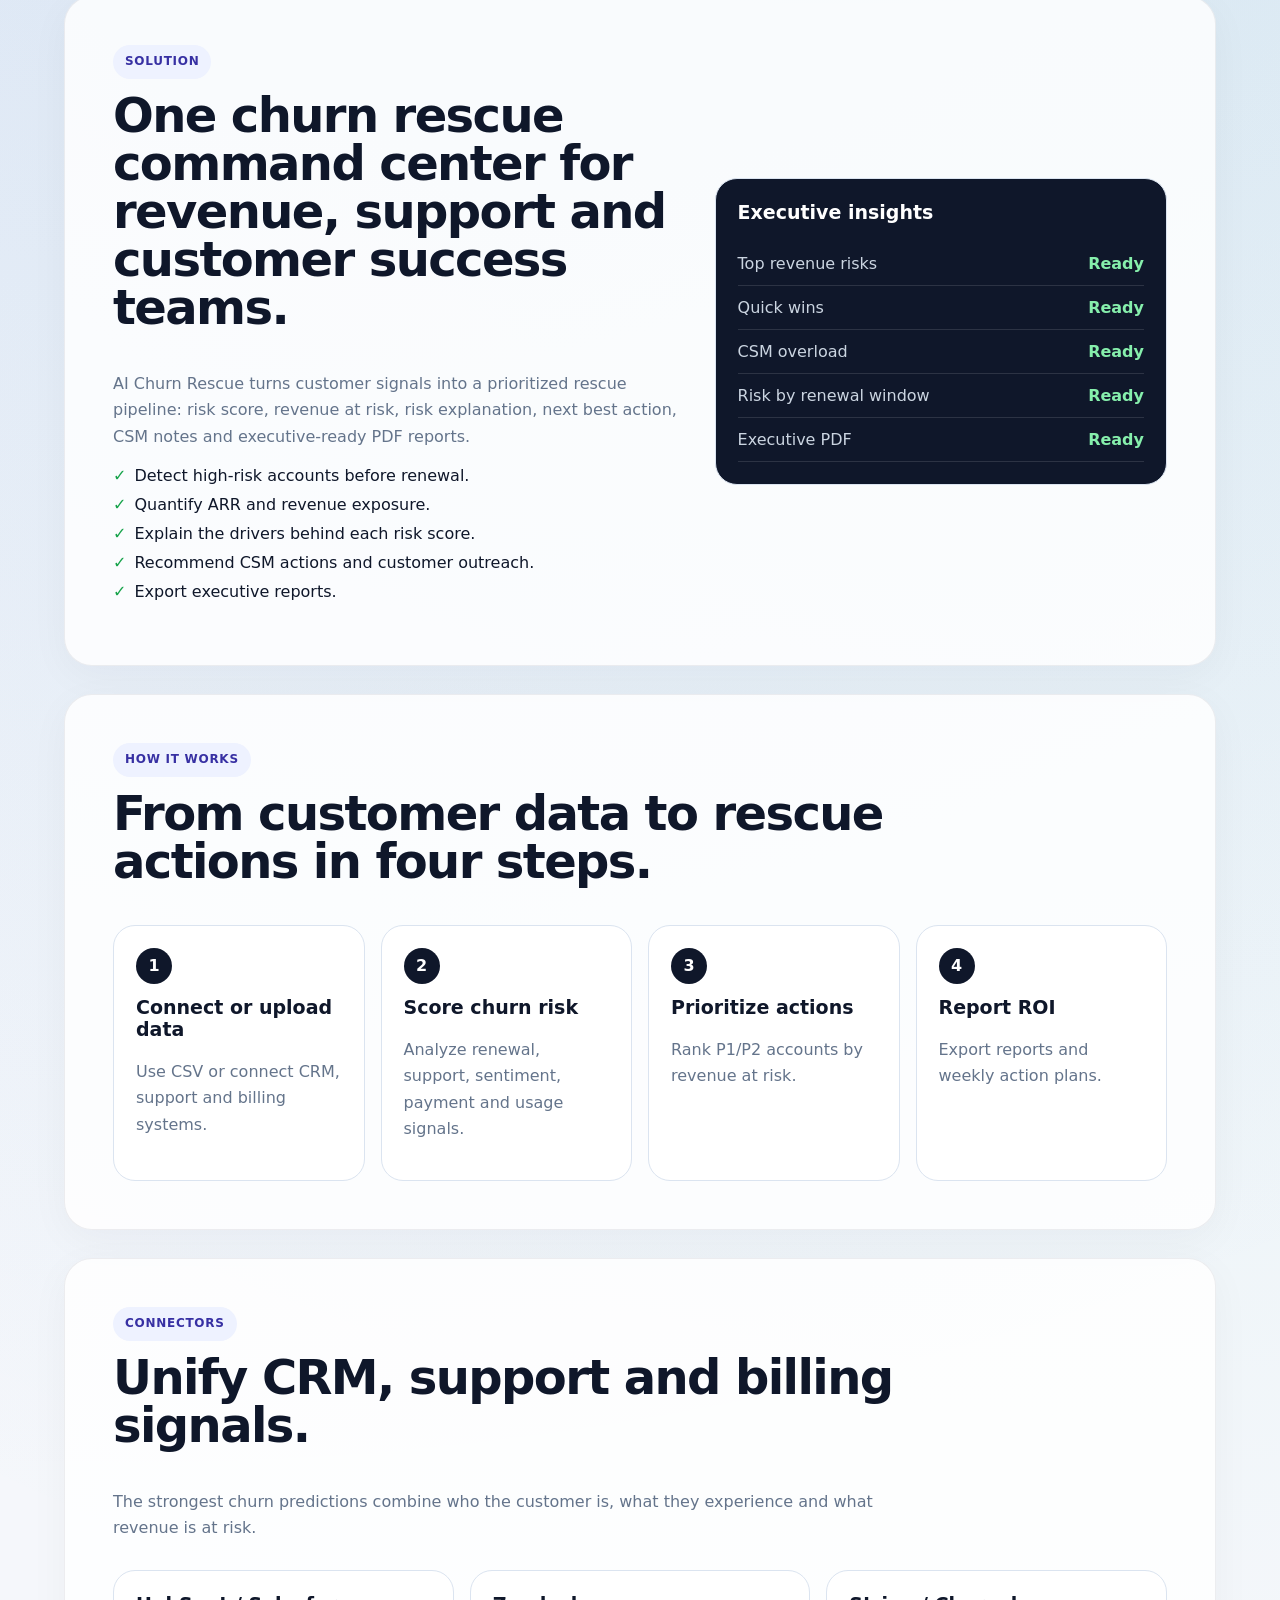
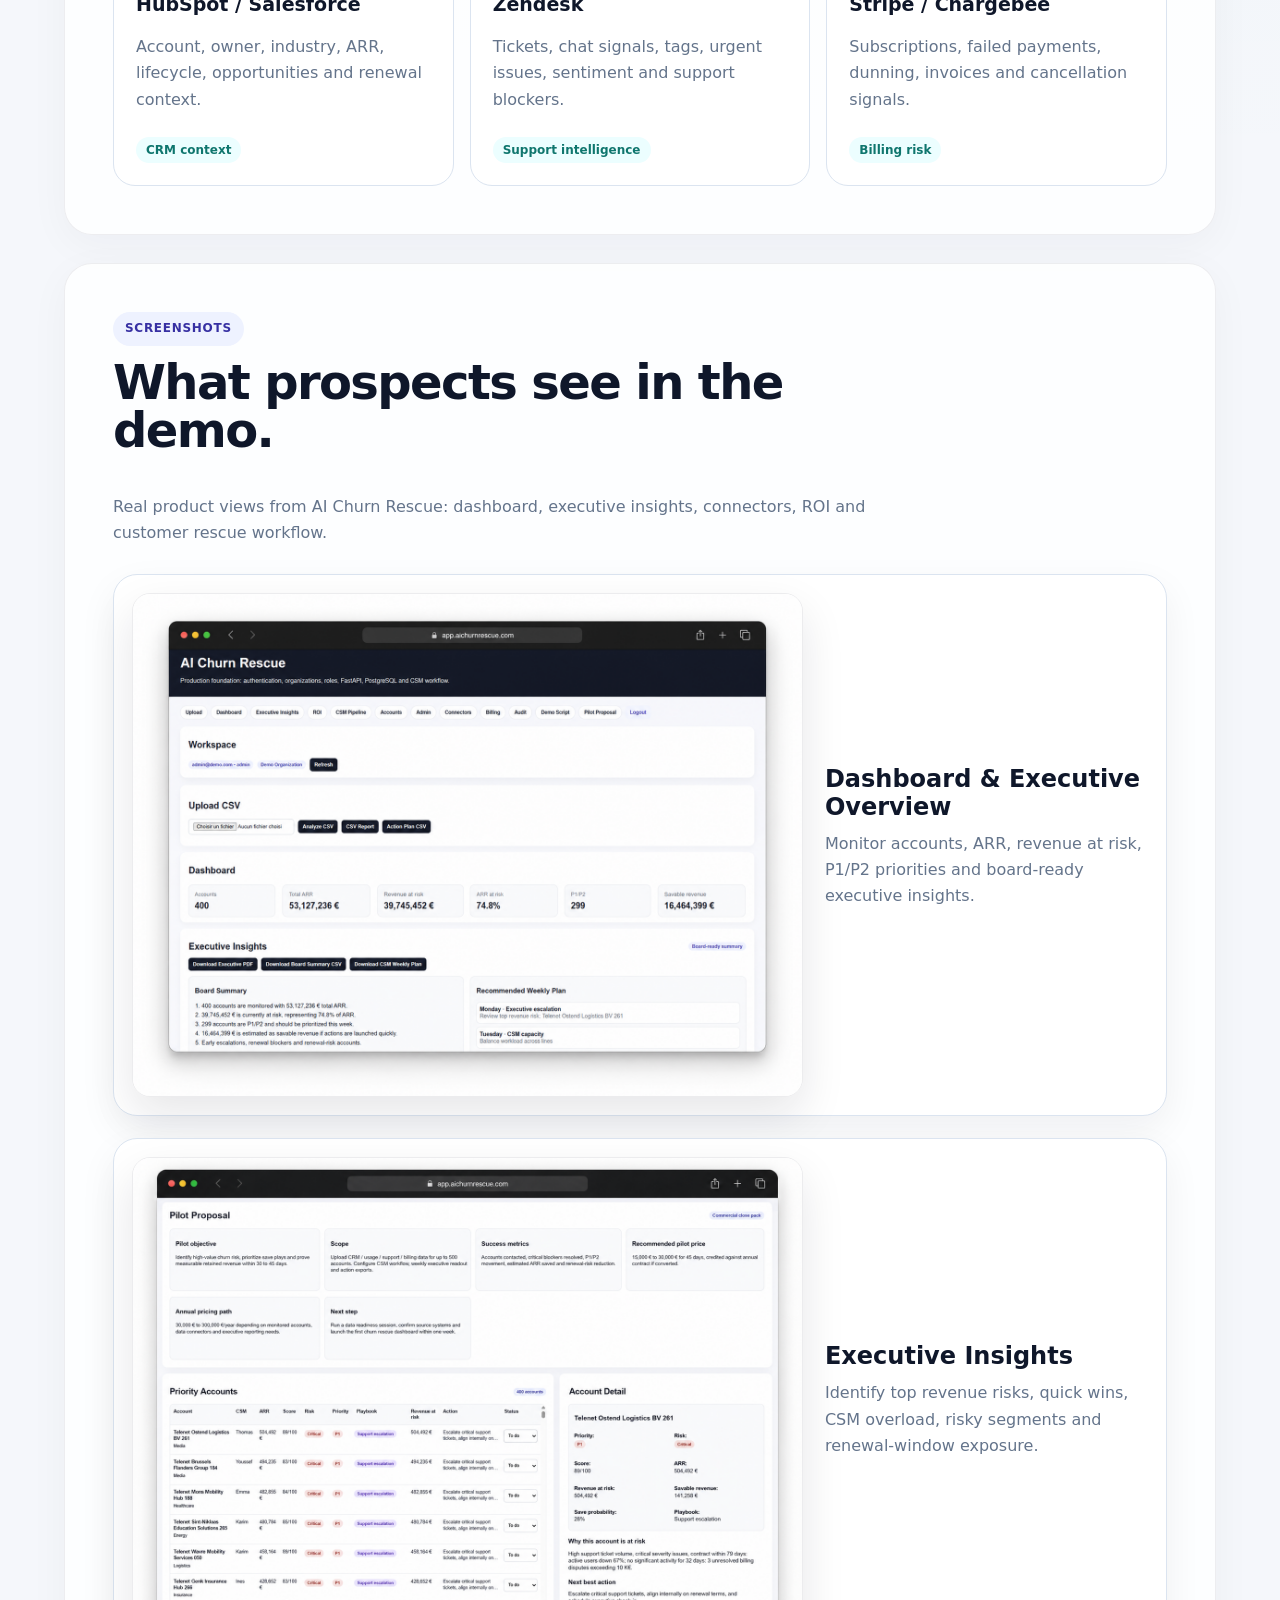
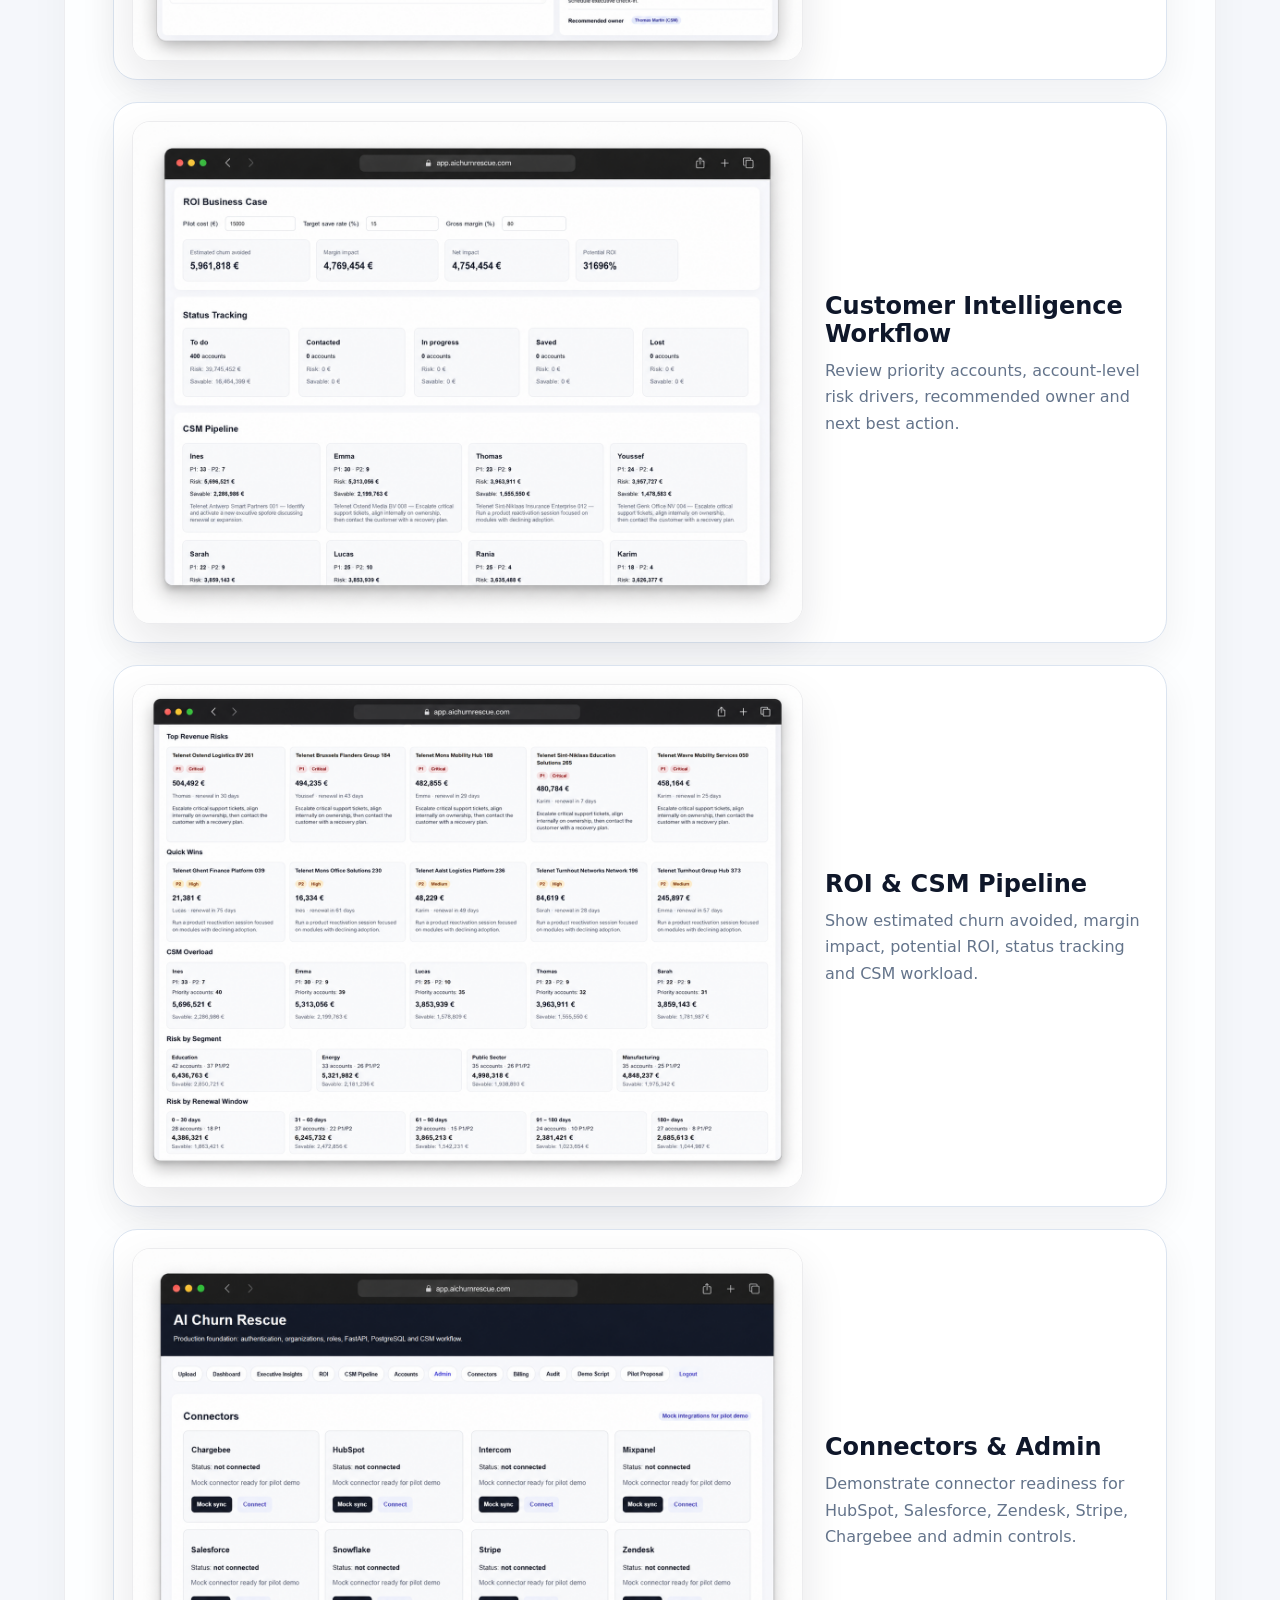
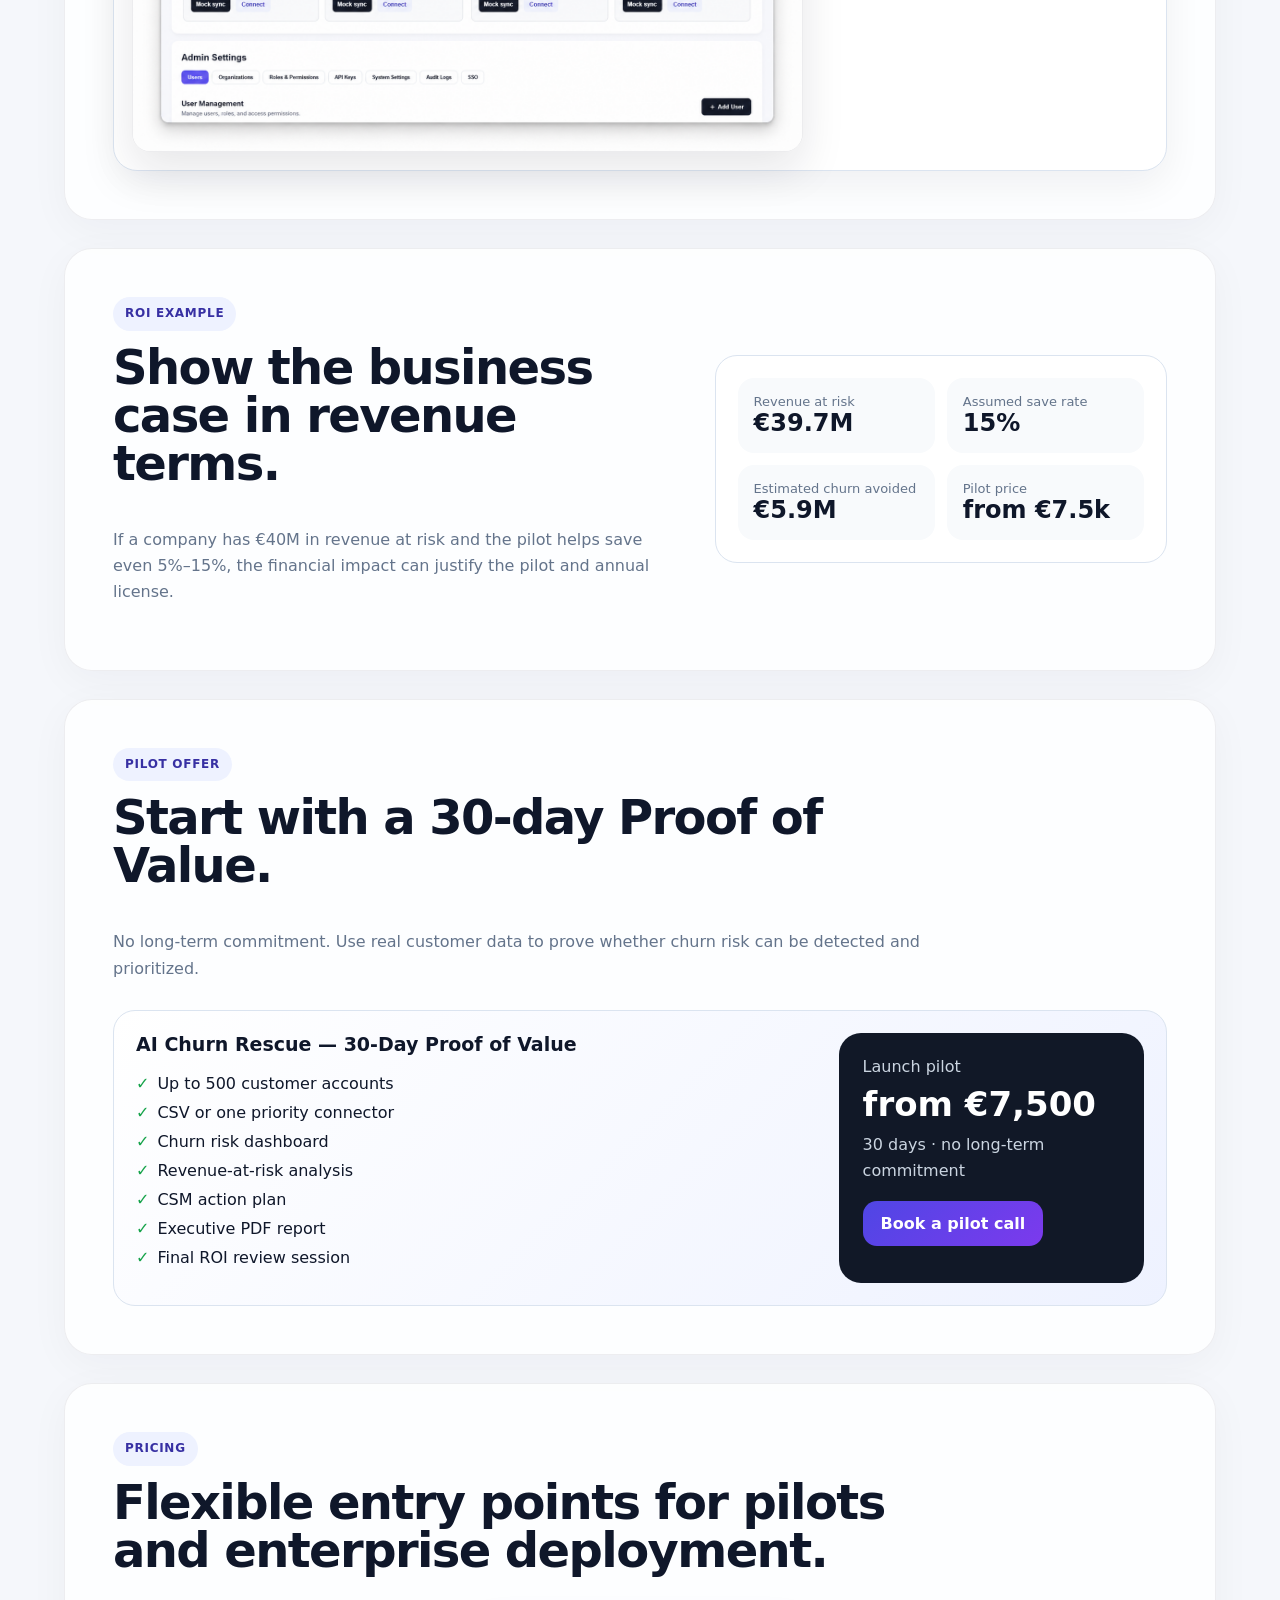
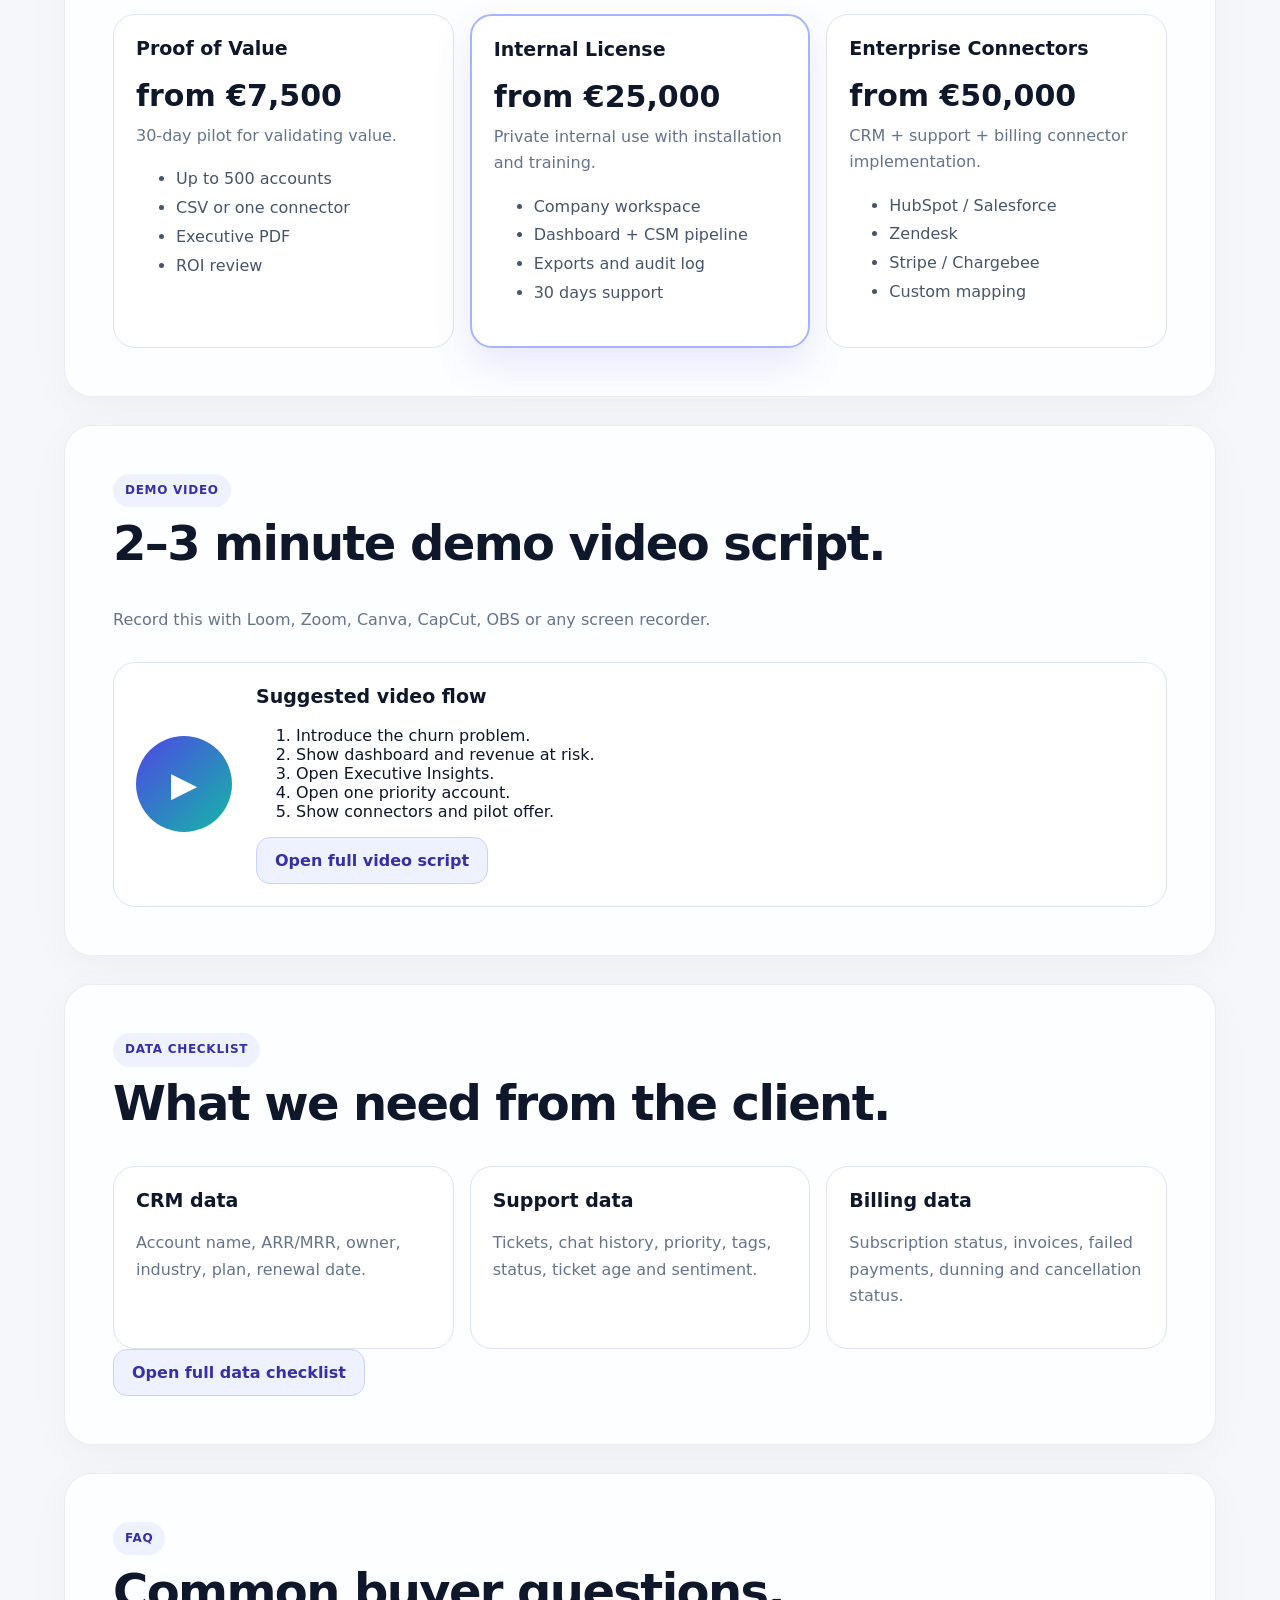
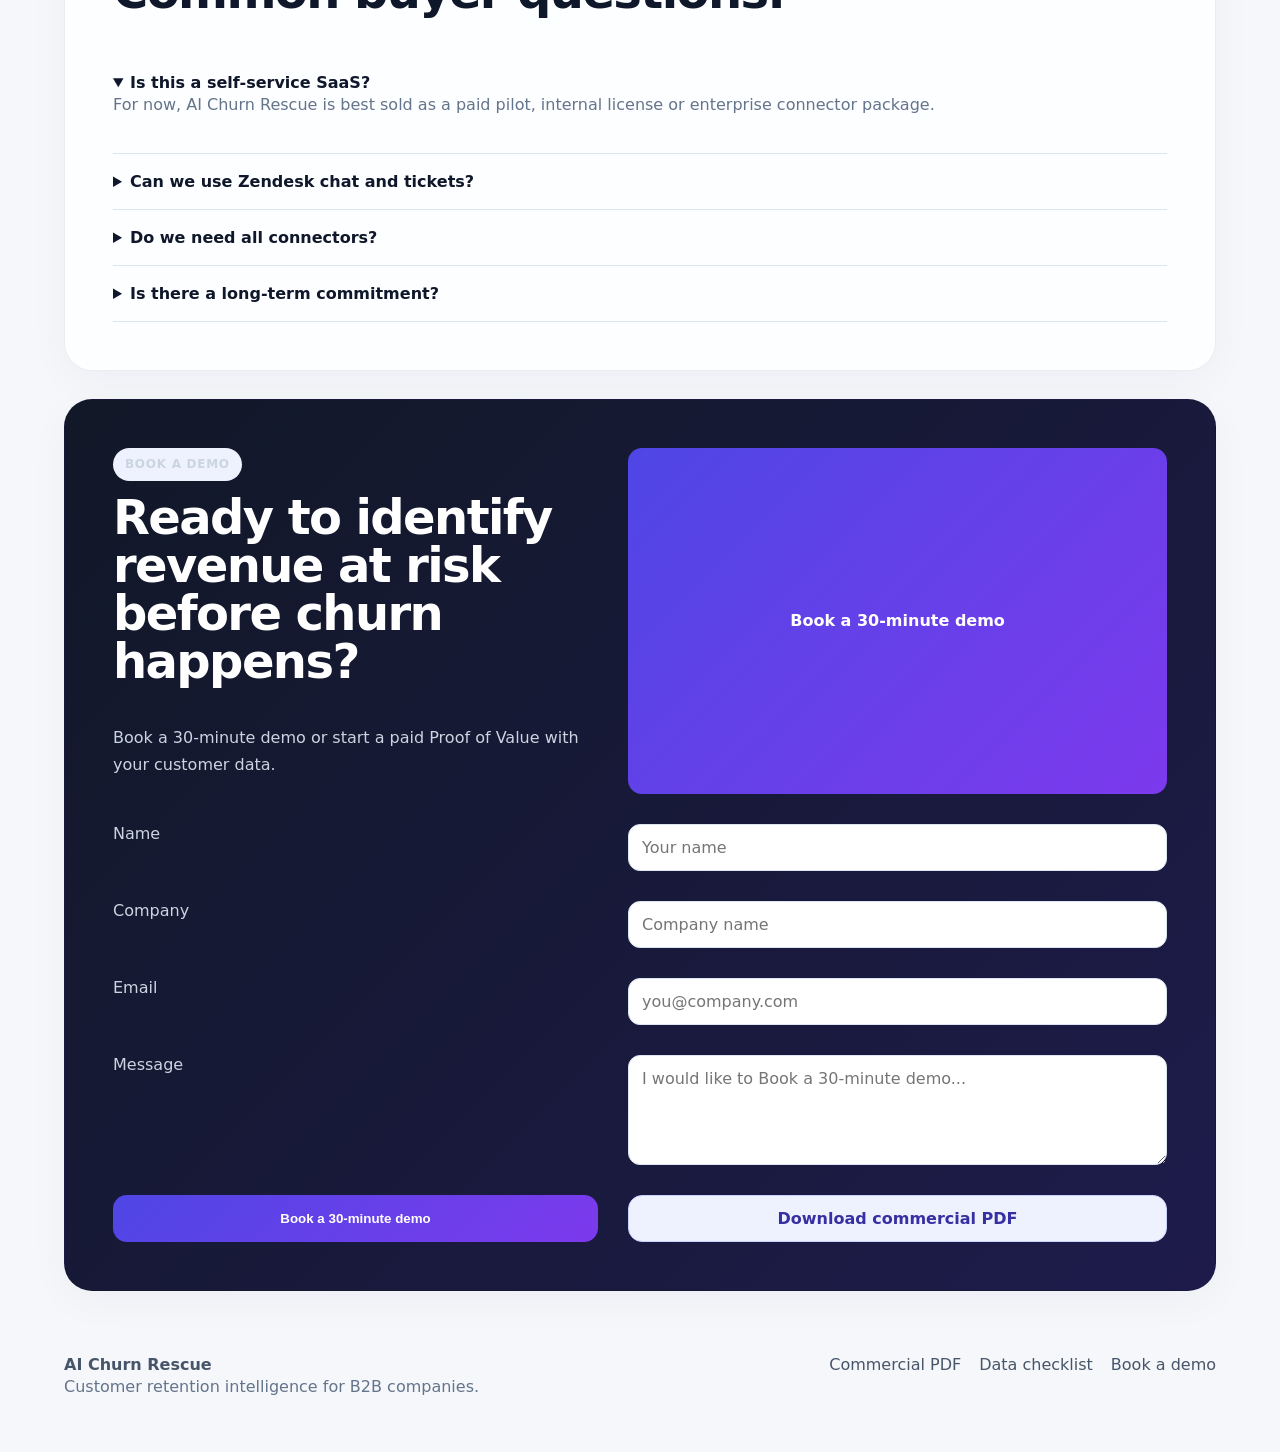
==== commit f8f3d4ab: "Update index.html" ====
--- a/index.html
+++ b/index.html
@@ -1,4 +1,6 @@
-<!DOCTYPE html>
+change le bouton du site en :
+
+Book a 30-minute demo<!DOCTYPE html>
 <html lang="en">
 <head>
   <meta charset="UTF-8" />
@@ -24,7 +26,7 @@
         <p class="hero-subtitle">AI Churn Rescue connects CRM, support and billing signals to identify at-risk customers, quantify revenue exposure and recommend the next best CSM action.</p>
         <p class="for-who">For B2B SaaS, telecom, subscription businesses and customer success teams.</p>
         <div class="hero-actions">
-          <a class="button primary" href="#demo">Book a 20-minute demo</a>
+          <a class="button primary" href="#demo">Book a 30-minute demo</a>
           <a class="button secondary" href="#pilot">Start a paid pilot</a>
         </div>
         <div class="trust-row"><span>CRM + Support + Billing</span><span>Executive PDF reports</span><span>CSM action plans</span></div>
@@ -158,15 +160,15 @@
     </section>
 
     <section class="section demo-cta" id="demo">
-      <div><p class="eyebrow">Book a Demo</p><h2>Ready to identify revenue at risk before churn happens?</h2><p>Book a 20-minute demo or start a paid Proof of Value with your customer data.</p></div>
+      <div><p class="eyebrow">Book a Demo</p><h2>Ready to identify revenue at risk before churn happens?</h2><p>Book a 30-minute demo or start a paid Proof of Value with your customer data.</p></div>
       <a class="button primary" href="https://calendly.com/hichamipg1/30min" target="_blank">
-  Book a 20-minute demo
+  Book a 30-minute demo
 </a>
         <label>Name</label><input name="name" placeholder="Your name" />
         <label>Company</label><input name="company" placeholder="Company name" />
         <label>Email</label><input name="email" placeholder="you@company.com" />
-        <label>Message</label><textarea name="message" placeholder="I would like to book a 20-minute demo..."></textarea>
-        <button class="button primary" type="submit">Book a 20-minute demo</button>
+        <label>Message</label><textarea name="message" placeholder="I would like to Book a 30-minute demo..."></textarea>
+        <button class="button primary" type="submit">Book a 30-minute demo</button>
         <a class="button secondary" href="./assets/AI_Churn_Rescue_Commercial_Proposal.pdf">Download commercial PDF</a>
       </form>
     </section>
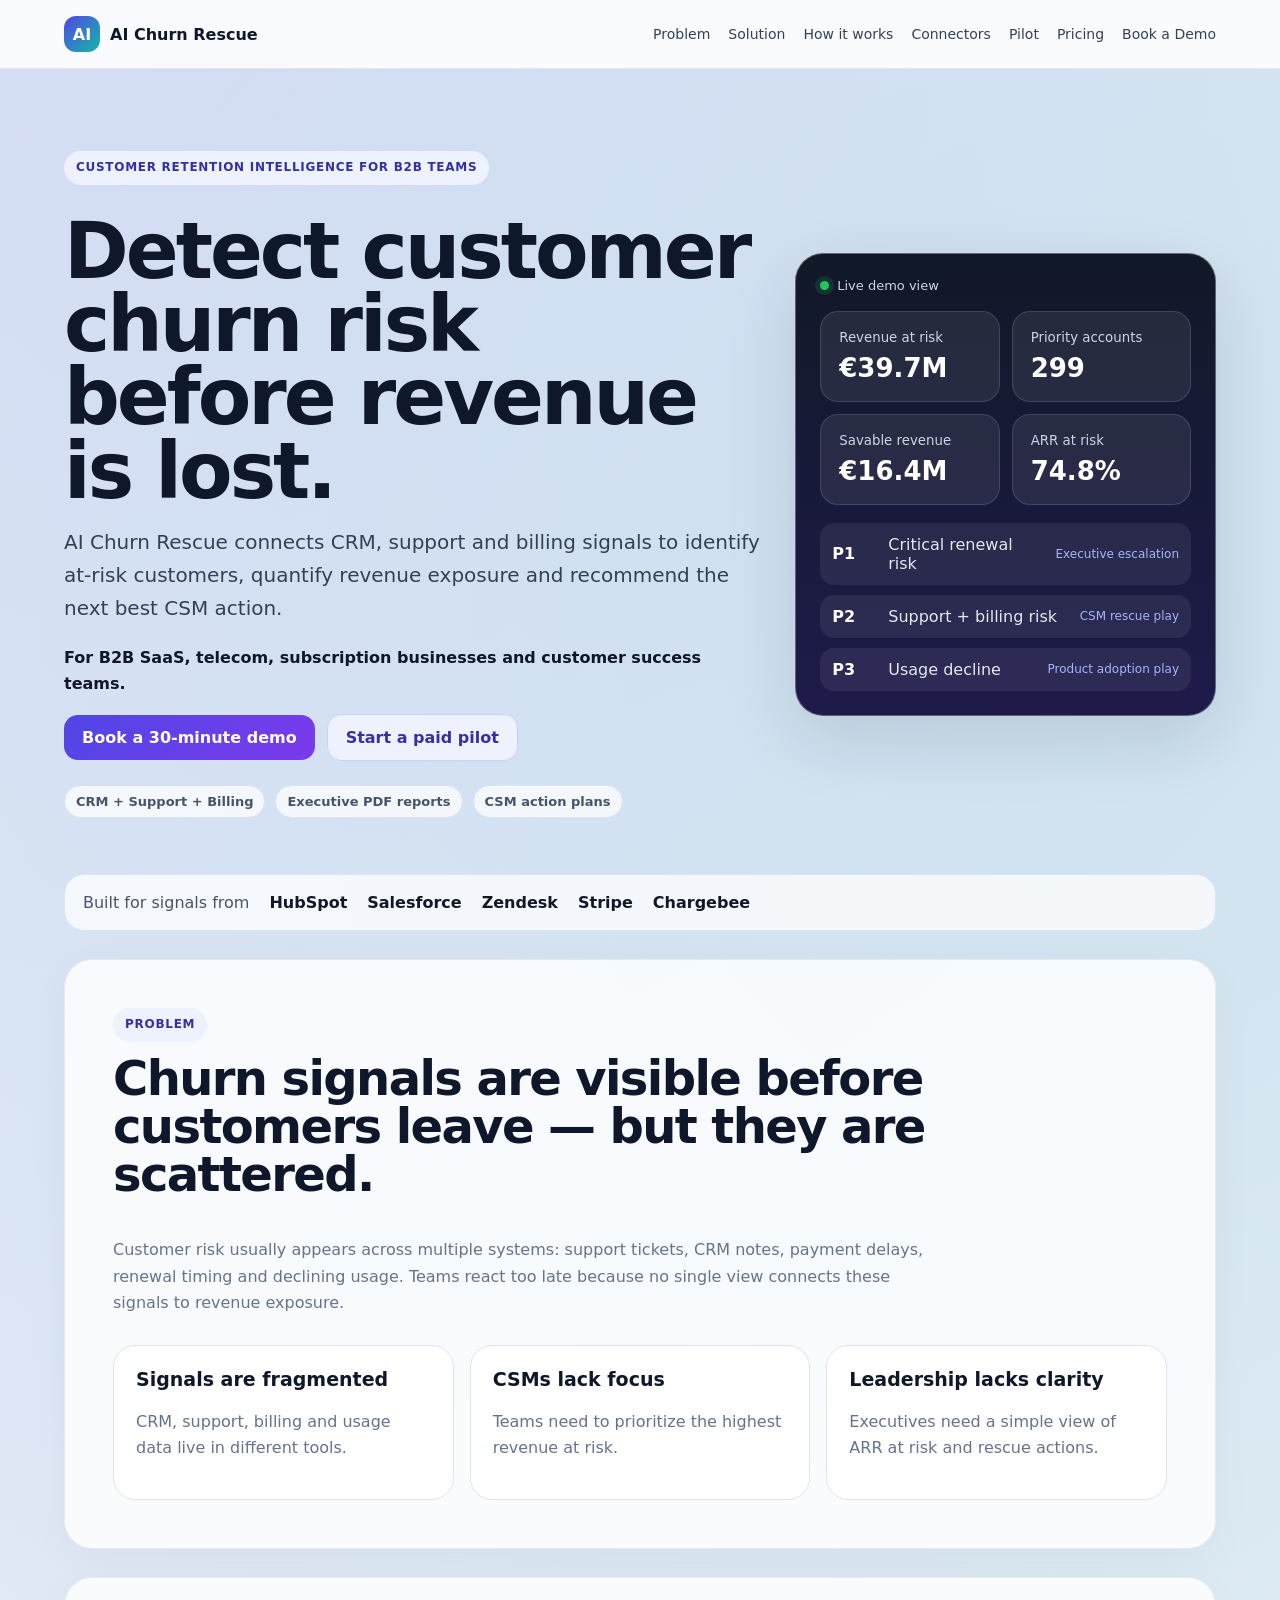
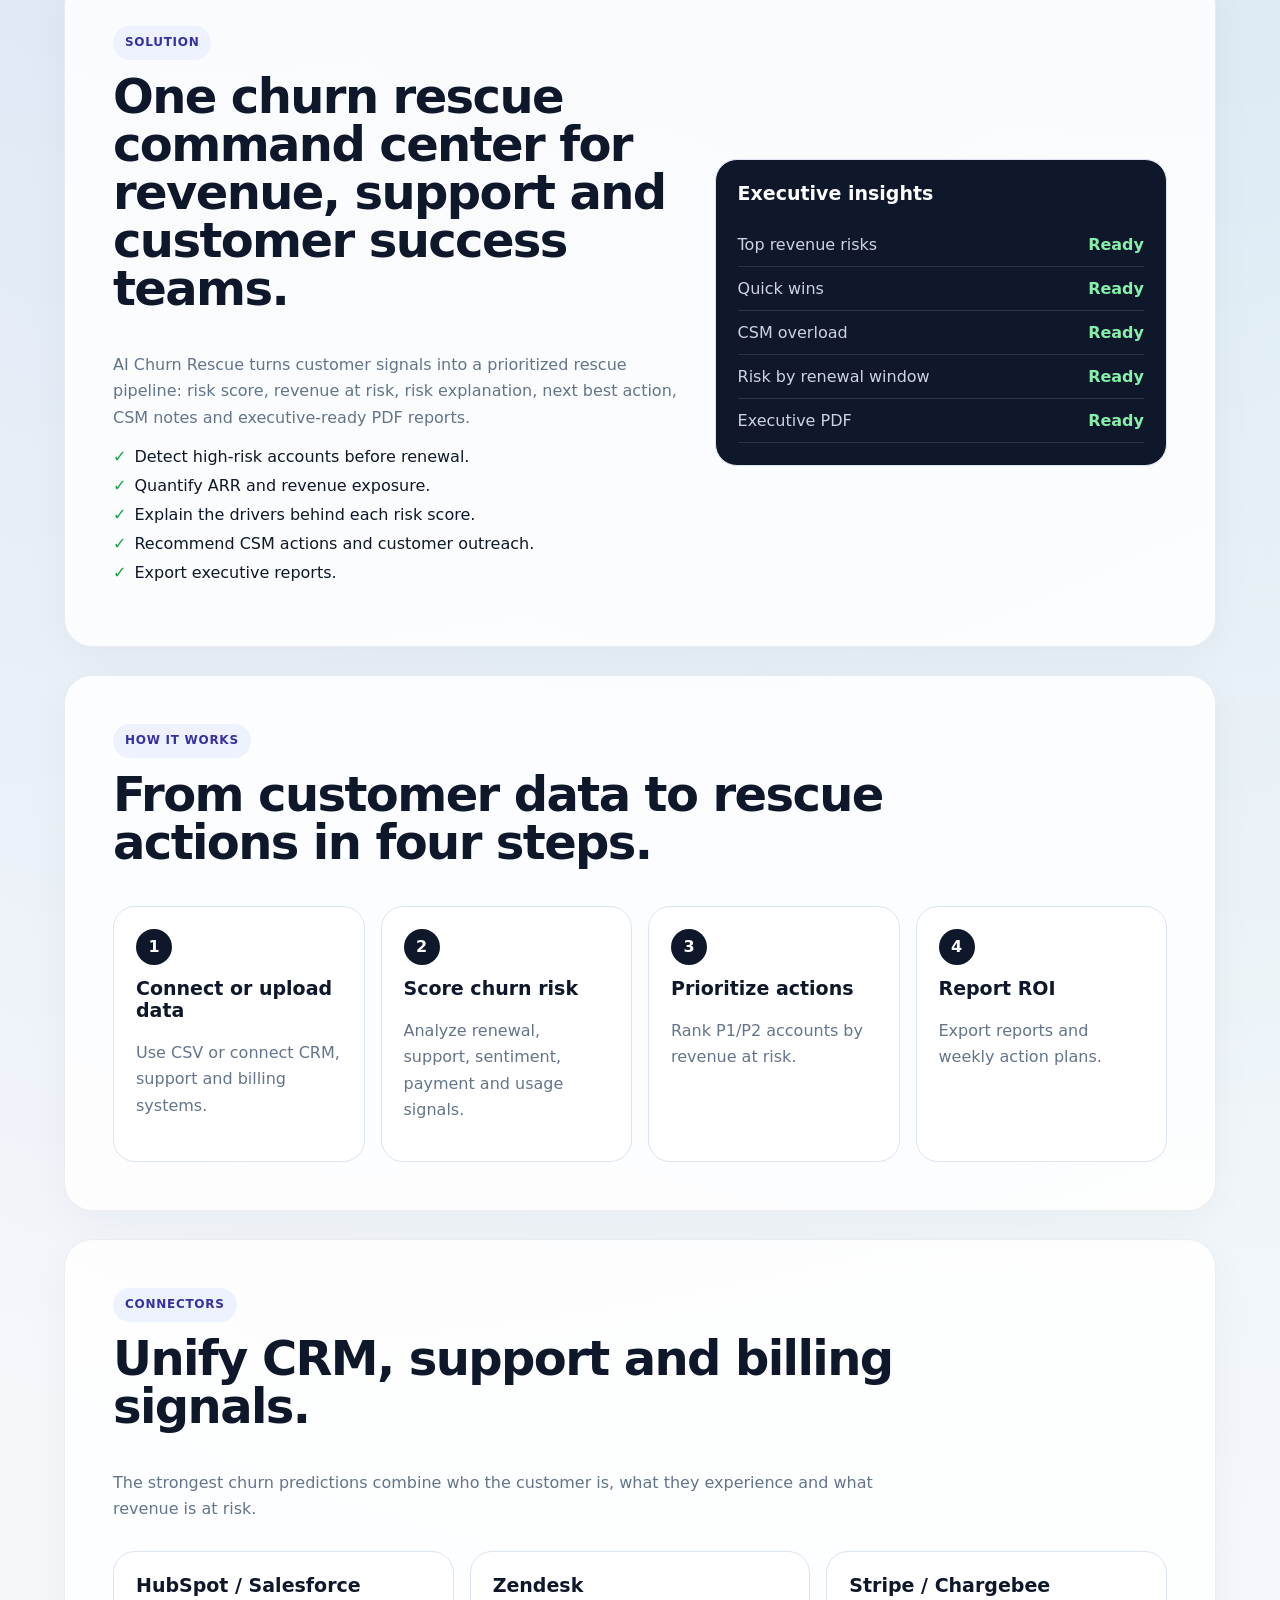
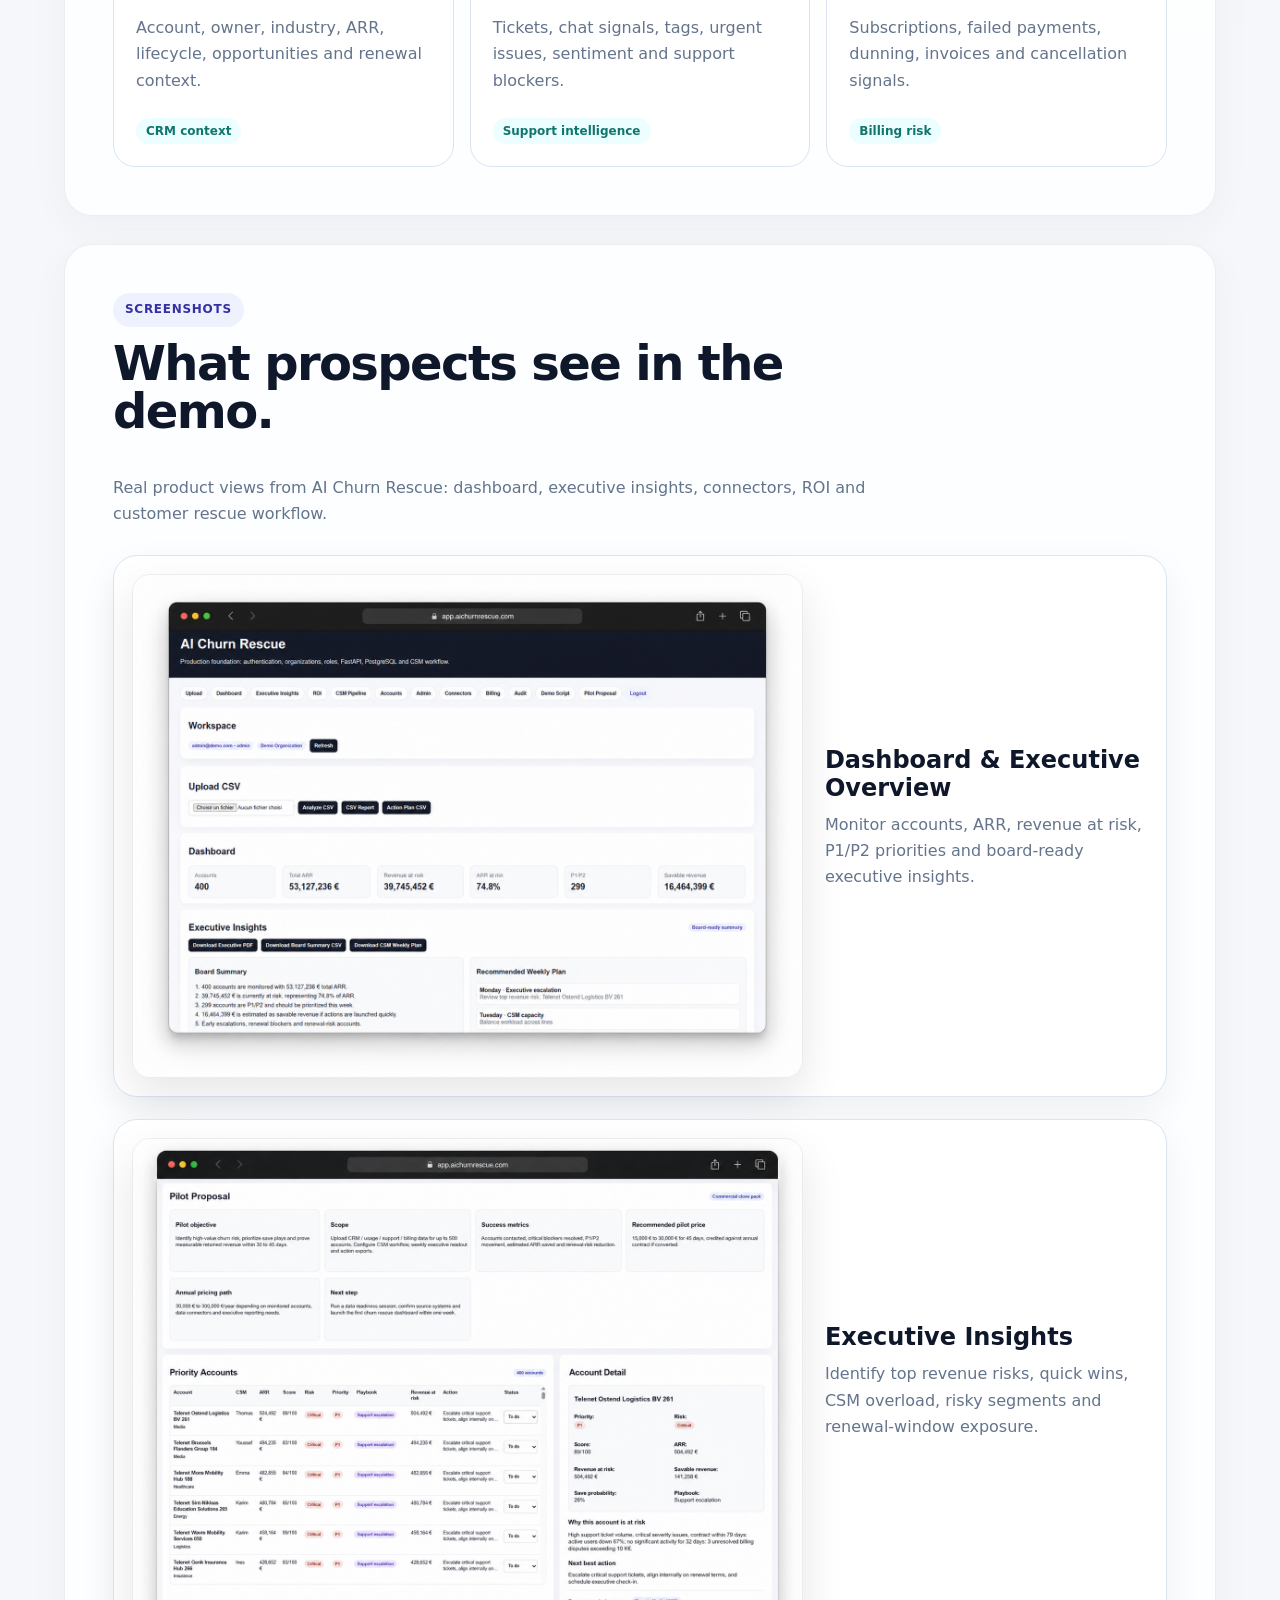
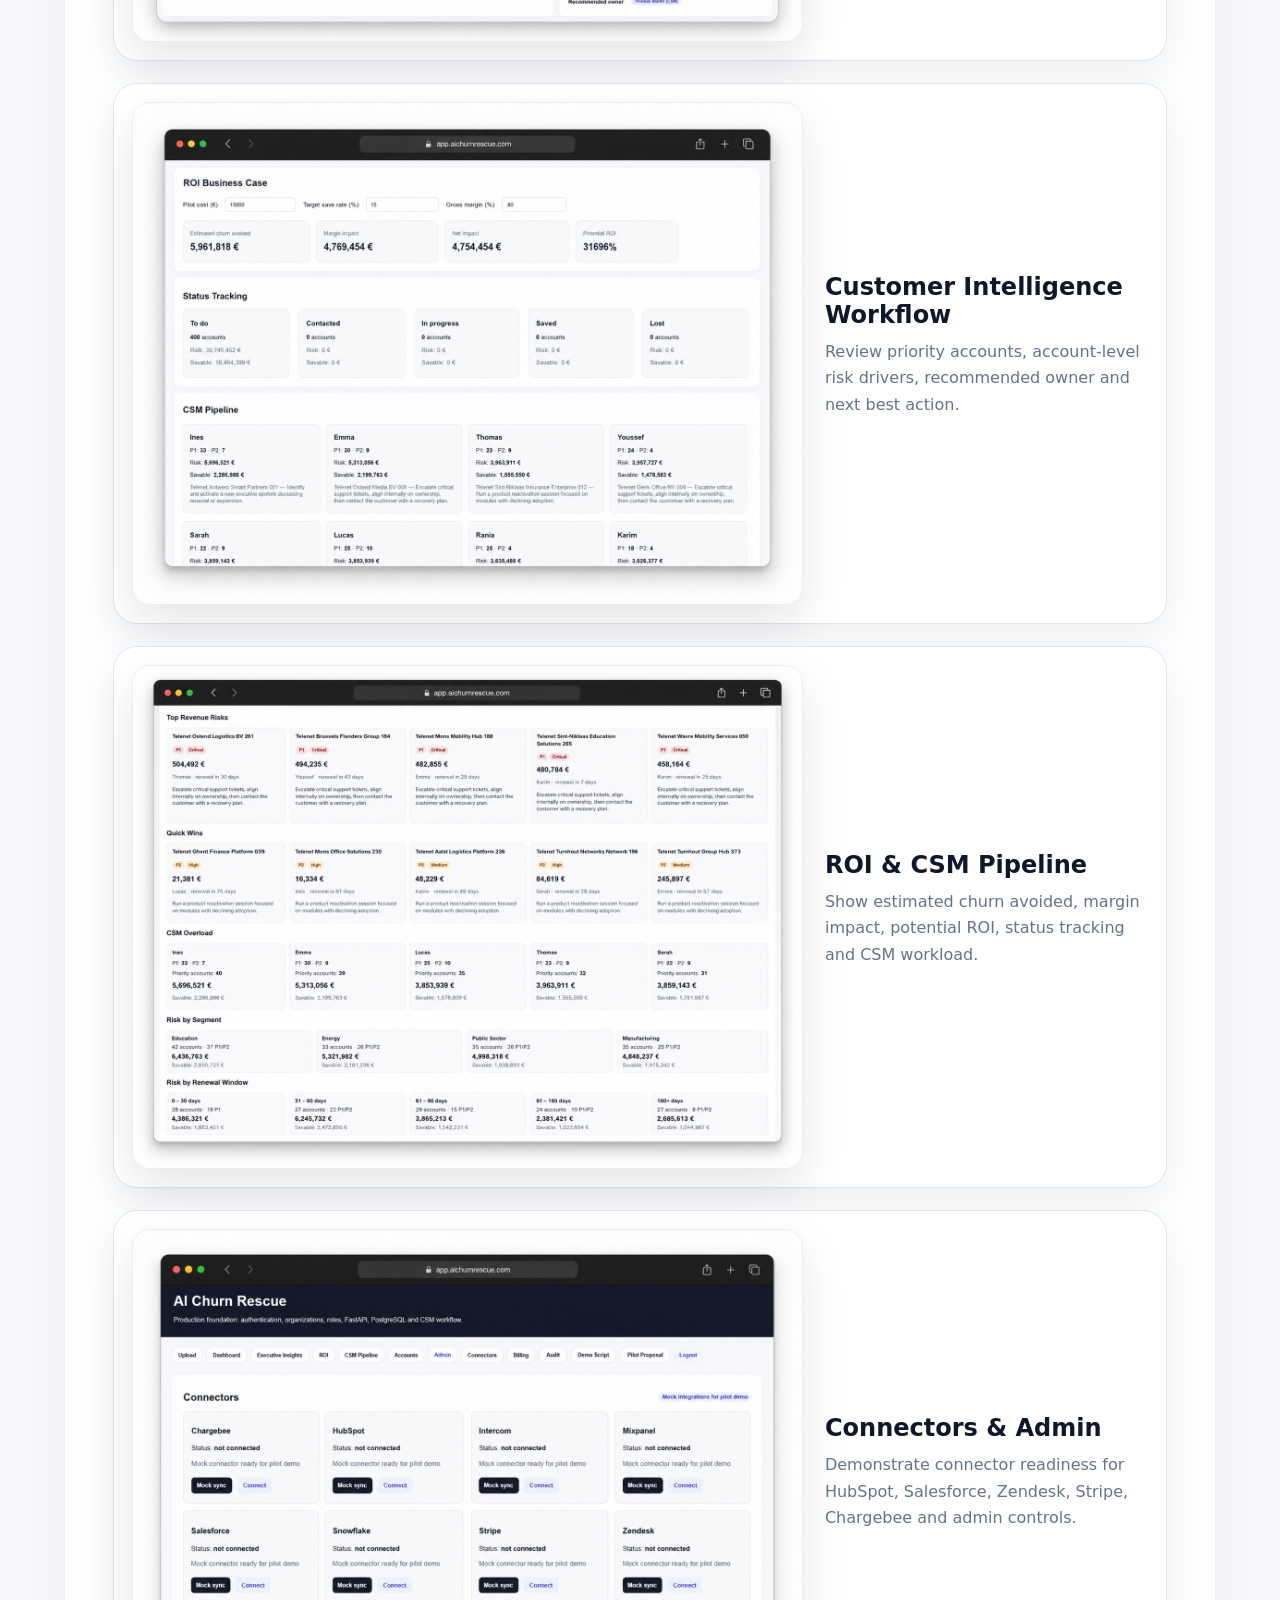
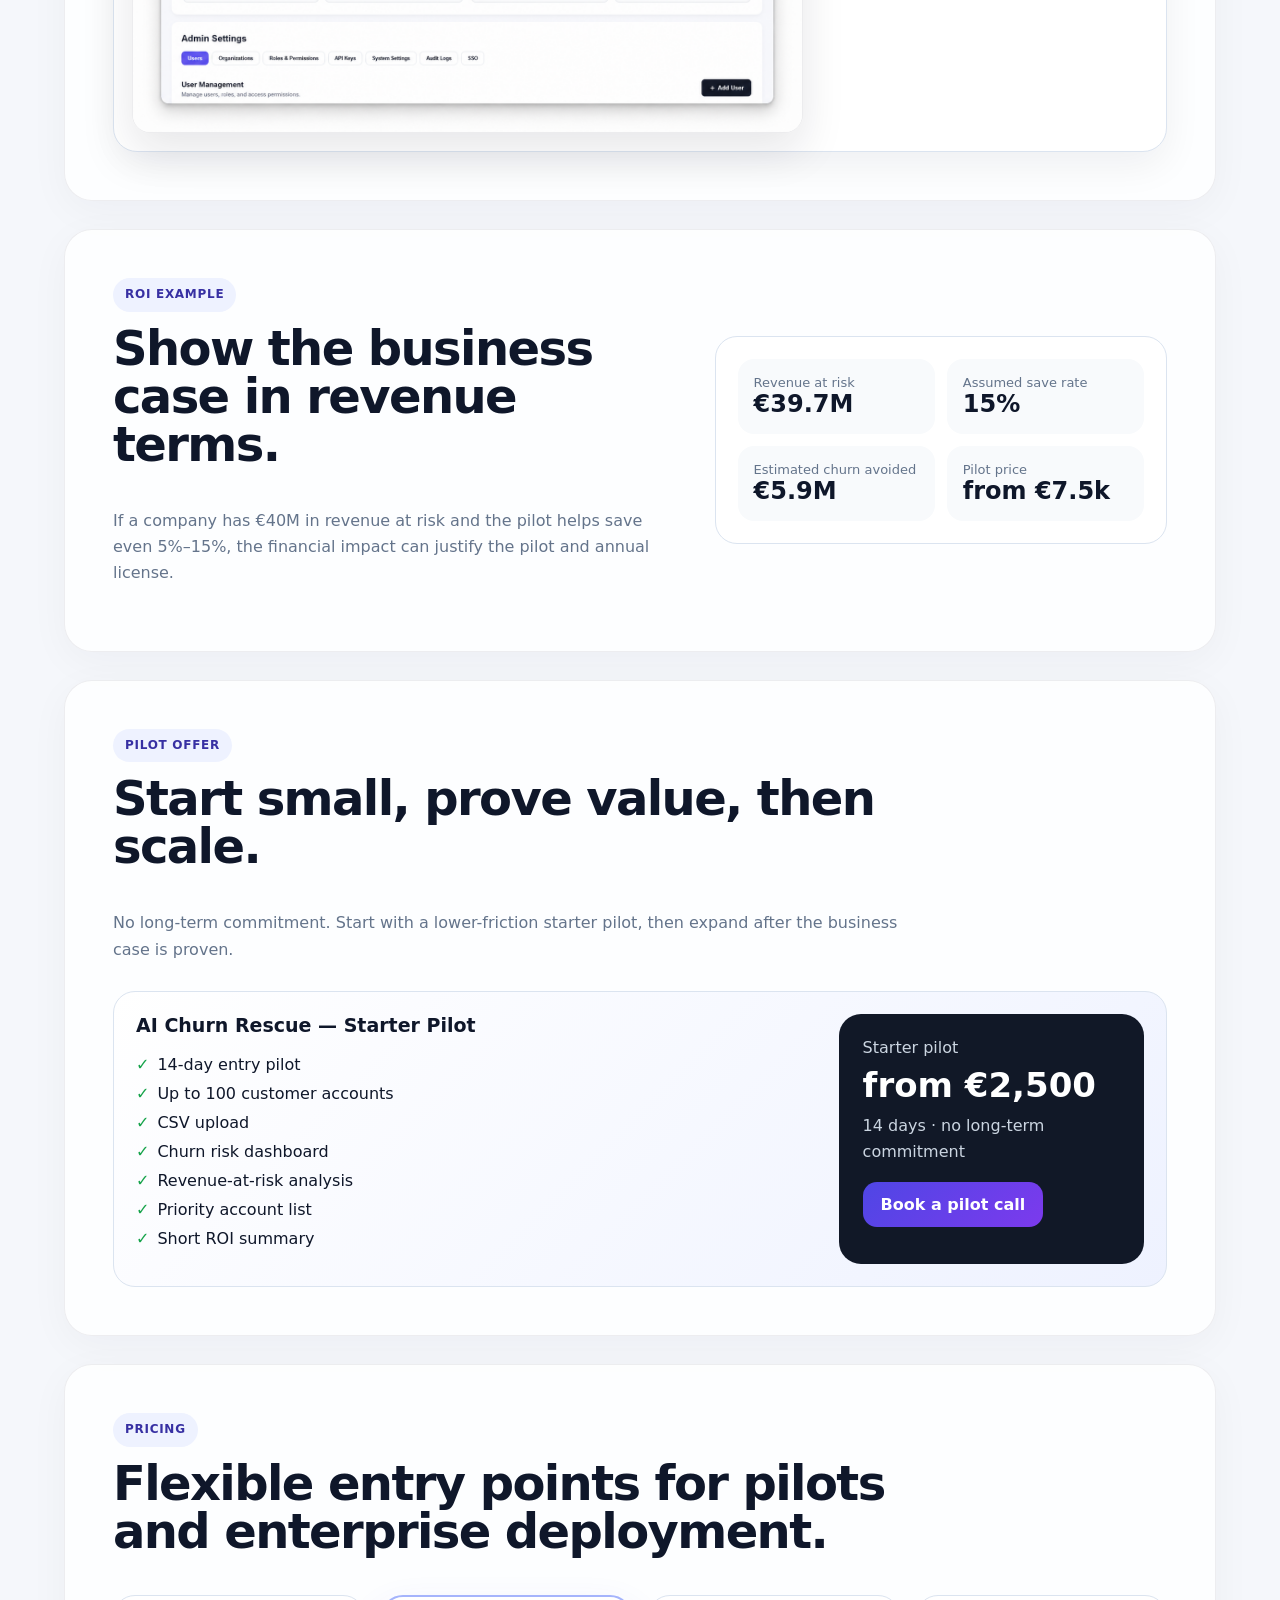
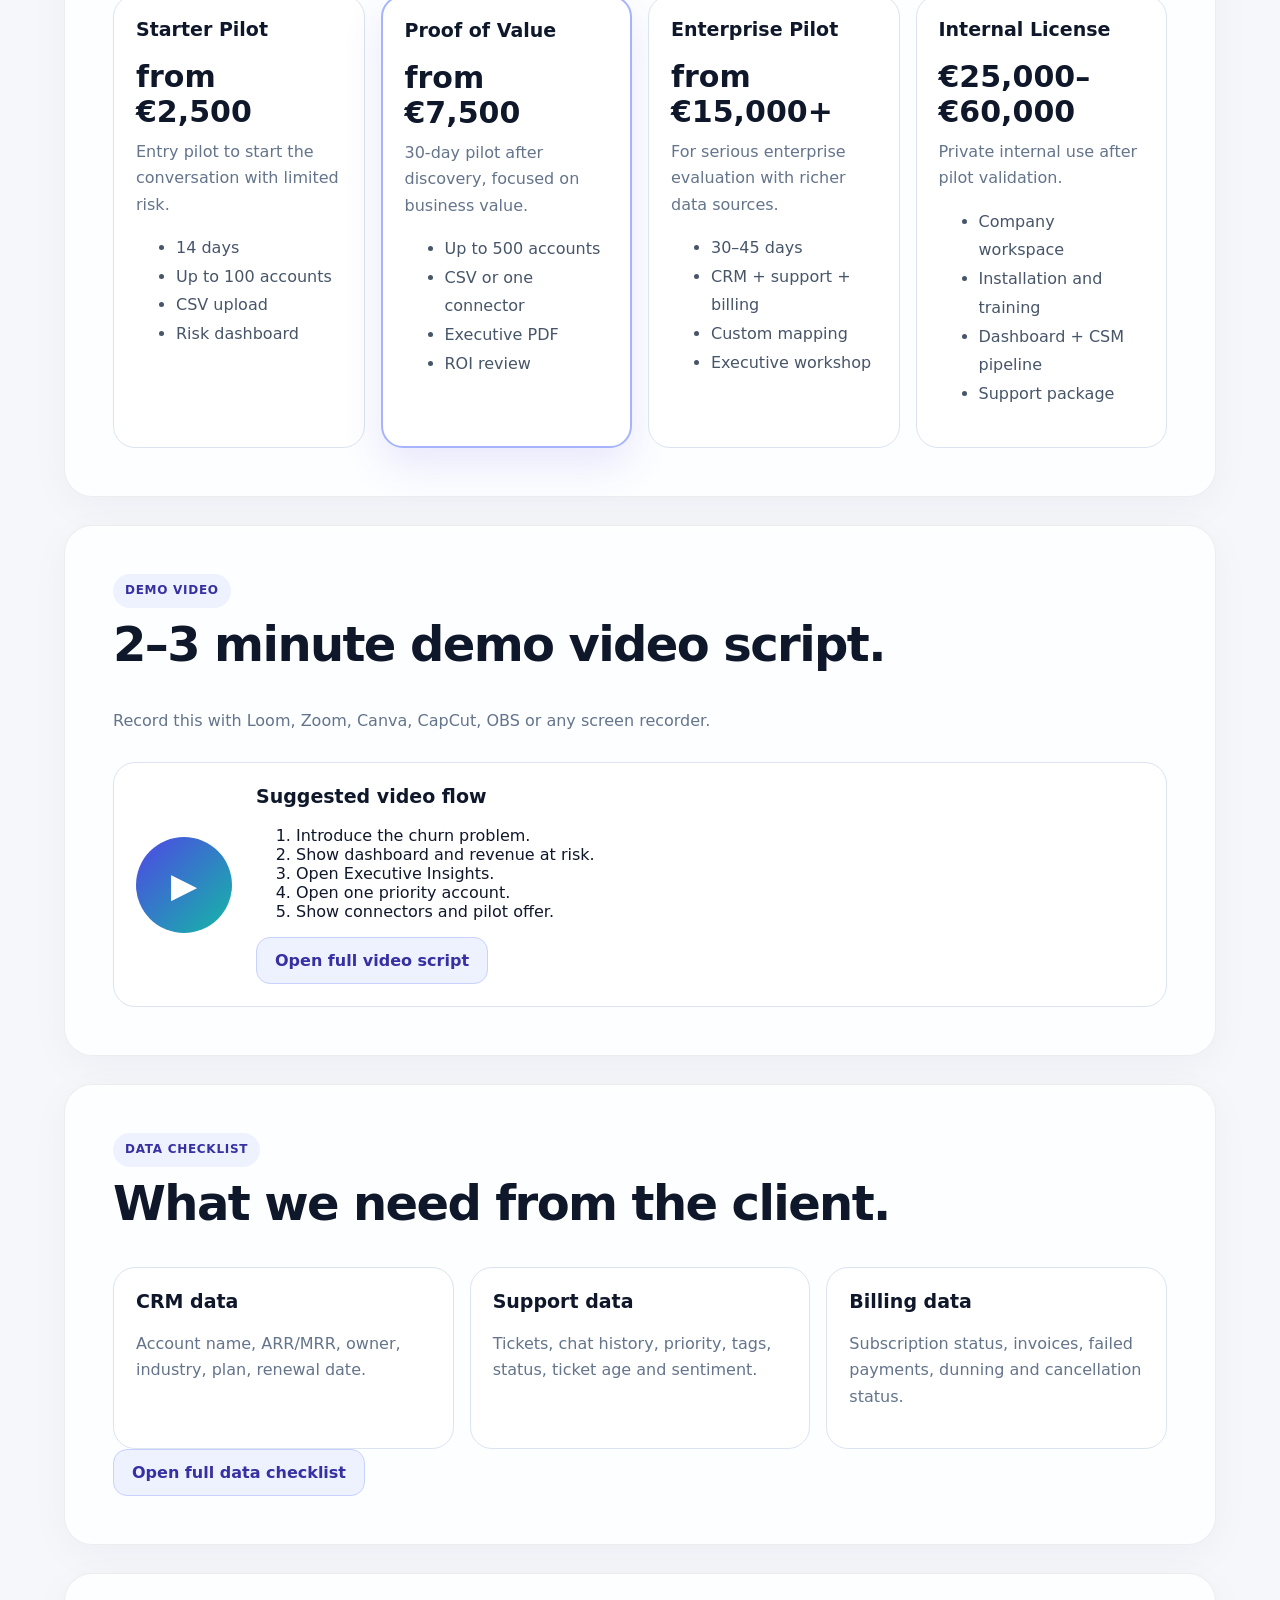
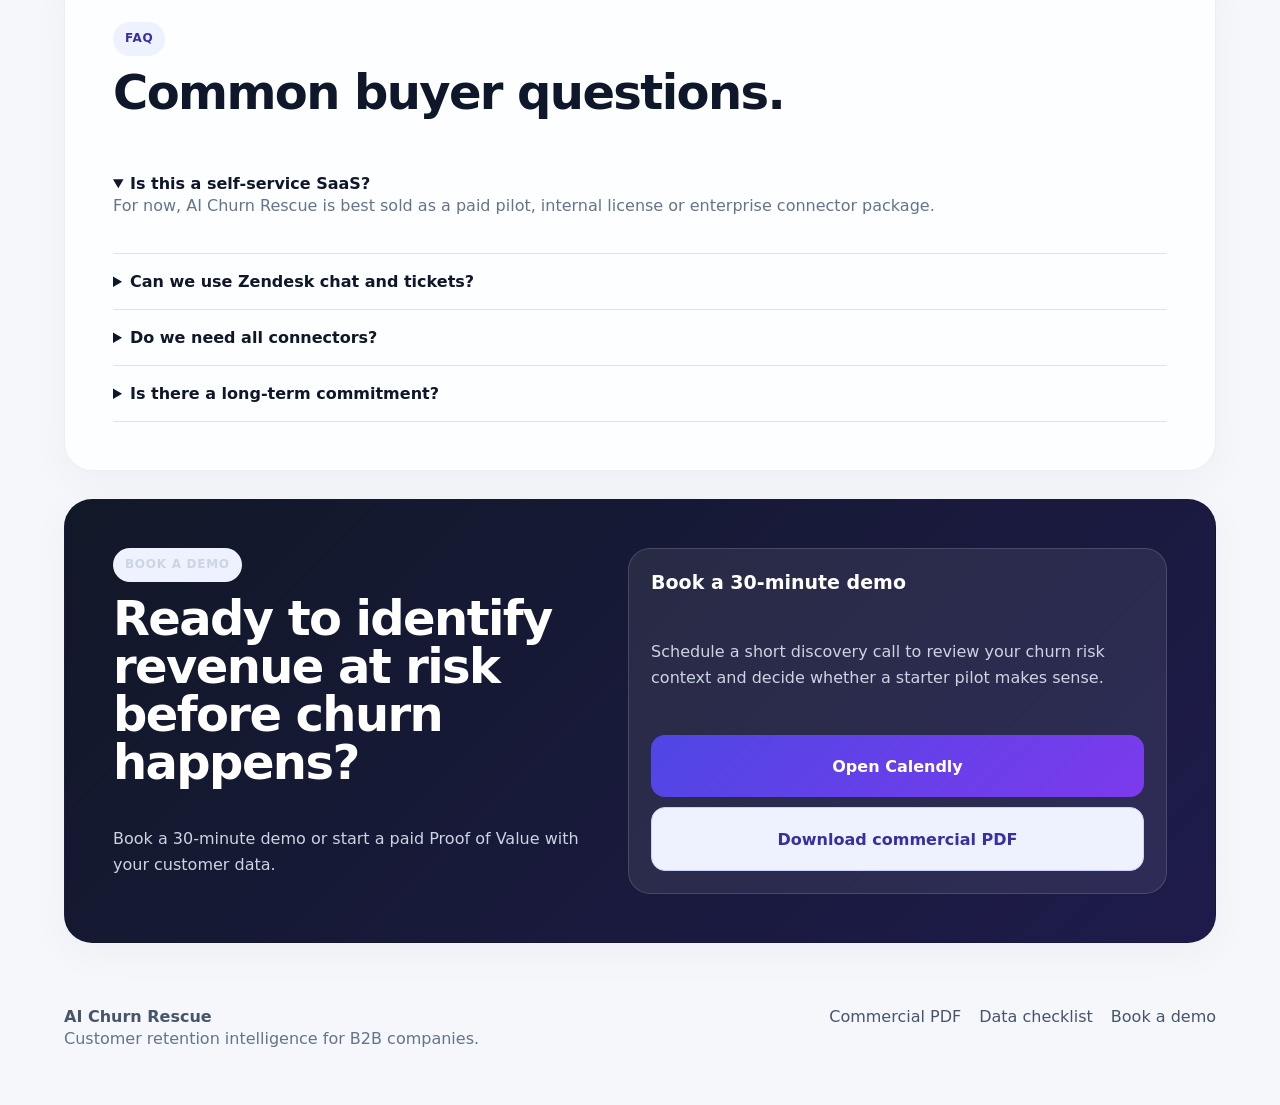
==== commit ac614611: "Add files via upload" ====
--- a/index.html
+++ b/index.html
@@ -1,6 +1,4 @@
-change le bouton du site en :
-
-Book a 30-minute demo<!DOCTYPE html>
+<!DOCTYPE html>
 <html lang="en">
 <head>
   <meta charset="UTF-8" />
@@ -131,13 +129,13 @@
     </section>
 
     <section class="section pilot" id="pilot">
-      <div class="section-head"><p class="eyebrow">Pilot offer</p><h2>Start with a 30-day Proof of Value.</h2><p>No long-term commitment. Use real customer data to prove whether churn risk can be detected and prioritized.</p></div>
-      <div class="pilot-card"><div><h3>AI Churn Rescue — 30-Day Proof of Value</h3><ul class="checklist"><li>Up to 500 customer accounts</li><li>CSV or one priority connector</li><li>Churn risk dashboard</li><li>Revenue-at-risk analysis</li><li>CSM action plan</li><li>Executive PDF report</li><li>Final ROI review session</li></ul></div><div class="pilot-price"><span>Launch pilot</span><strong>from €7,500</strong><p>30 days · no long-term commitment</p><a class="button primary" href="#demo">Book a pilot call</a></div></div>
+      <div class="section-head"><p class="eyebrow">Pilot offer</p><h2>Start small, prove value, then scale.</h2><p>No long-term commitment. Start with a lower-friction starter pilot, then expand after the business case is proven.</p></div>
+      <div class="pilot-card"><div><h3>AI Churn Rescue — Starter Pilot</h3><ul class="checklist"><li>14-day entry pilot</li><li>Up to 100 customer accounts</li><li>CSV upload</li><li>Churn risk dashboard</li><li>Revenue-at-risk analysis</li><li>Priority account list</li><li>Short ROI summary</li></ul></div><div class="pilot-price"><span>Starter pilot</span><strong>from €2,500</strong><p>14 days · no long-term commitment</p><a class="button primary" href="https://calendly.com/hichamipg1/30min" target="_blank">Book a pilot call</a></div></div>
     </section>
 
     <section class="section" id="pricing">
       <div class="section-head"><p class="eyebrow">Pricing</p><h2>Flexible entry points for pilots and enterprise deployment.</h2></div>
-      <div class="pricing-grid"><article class="price-card"><h3>Proof of Value</h3><strong>from €7,500</strong><p>30-day pilot for validating value.</p><ul><li>Up to 500 accounts</li><li>CSV or one connector</li><li>Executive PDF</li><li>ROI review</li></ul></article><article class="price-card highlighted"><h3>Internal License</h3><strong>from €25,000</strong><p>Private internal use with installation and training.</p><ul><li>Company workspace</li><li>Dashboard + CSM pipeline</li><li>Exports and audit log</li><li>30 days support</li></ul></article><article class="price-card"><h3>Enterprise Connectors</h3><strong>from €50,000</strong><p>CRM + support + billing connector implementation.</p><ul><li>HubSpot / Salesforce</li><li>Zendesk</li><li>Stripe / Chargebee</li><li>Custom mapping</li></ul></article></div>
+      <div class="pricing-grid pricing-grid-four"><article class="price-card"><h3>Starter Pilot</h3><strong>from €2,500</strong><p>Entry pilot to start the conversation with limited risk.</p><ul><li>14 days</li><li>Up to 100 accounts</li><li>CSV upload</li><li>Risk dashboard</li></ul></article><article class="price-card highlighted"><h3>Proof of Value</h3><strong>from €7,500</strong><p>30-day pilot after discovery, focused on business value.</p><ul><li>Up to 500 accounts</li><li>CSV or one connector</li><li>Executive PDF</li><li>ROI review</li></ul></article><article class="price-card"><h3>Enterprise Pilot</h3><strong>from €15,000+</strong><p>For serious enterprise evaluation with richer data sources.</p><ul><li>30–45 days</li><li>CRM + support + billing</li><li>Custom mapping</li><li>Executive workshop</li></ul></article><article class="price-card"><h3>Internal License</h3><strong>€25,000–€60,000</strong><p>Private internal use after pilot validation.</p><ul><li>Company workspace</li><li>Installation and training</li><li>Dashboard + CSM pipeline</li><li>Support package</li></ul></article></div>
     </section>
 
     <section class="section" id="video">
@@ -161,16 +159,12 @@
 
     <section class="section demo-cta" id="demo">
       <div><p class="eyebrow">Book a Demo</p><h2>Ready to identify revenue at risk before churn happens?</h2><p>Book a 30-minute demo or start a paid Proof of Value with your customer data.</p></div>
-      <a class="button primary" href="https://calendly.com/hichamipg1/30min" target="_blank">
-  Book a 30-minute demo
-</a>
-        <label>Name</label><input name="name" placeholder="Your name" />
-        <label>Company</label><input name="company" placeholder="Company name" />
-        <label>Email</label><input name="email" placeholder="you@company.com" />
-        <label>Message</label><textarea name="message" placeholder="I would like to Book a 30-minute demo..."></textarea>
-        <button class="button primary" type="submit">Book a 30-minute demo</button>
+      <div class="lead-form">
+        <h3>Book a 30-minute demo</h3>
+        <p>Schedule a short discovery call to review your churn risk context and decide whether a starter pilot makes sense.</p>
+        <a class="button primary" href="https://calendly.com/hichamipg1/30min" target="_blank">Open Calendly</a>
         <a class="button secondary" href="./assets/AI_Churn_Rescue_Commercial_Proposal.pdf">Download commercial PDF</a>
-      </form>
+      </div>
     </section>
   </main>
 
--- a/styles.css
+++ b/styles.css
@@ -35,3 +35,6 @@
     grid-template-columns: 1fr;
   }
 }
+
+.pricing-grid-four { grid-template-columns: repeat(4, 1fr); }
+@media(max-width:1050px){.pricing-grid-four{grid-template-columns:1fr}}
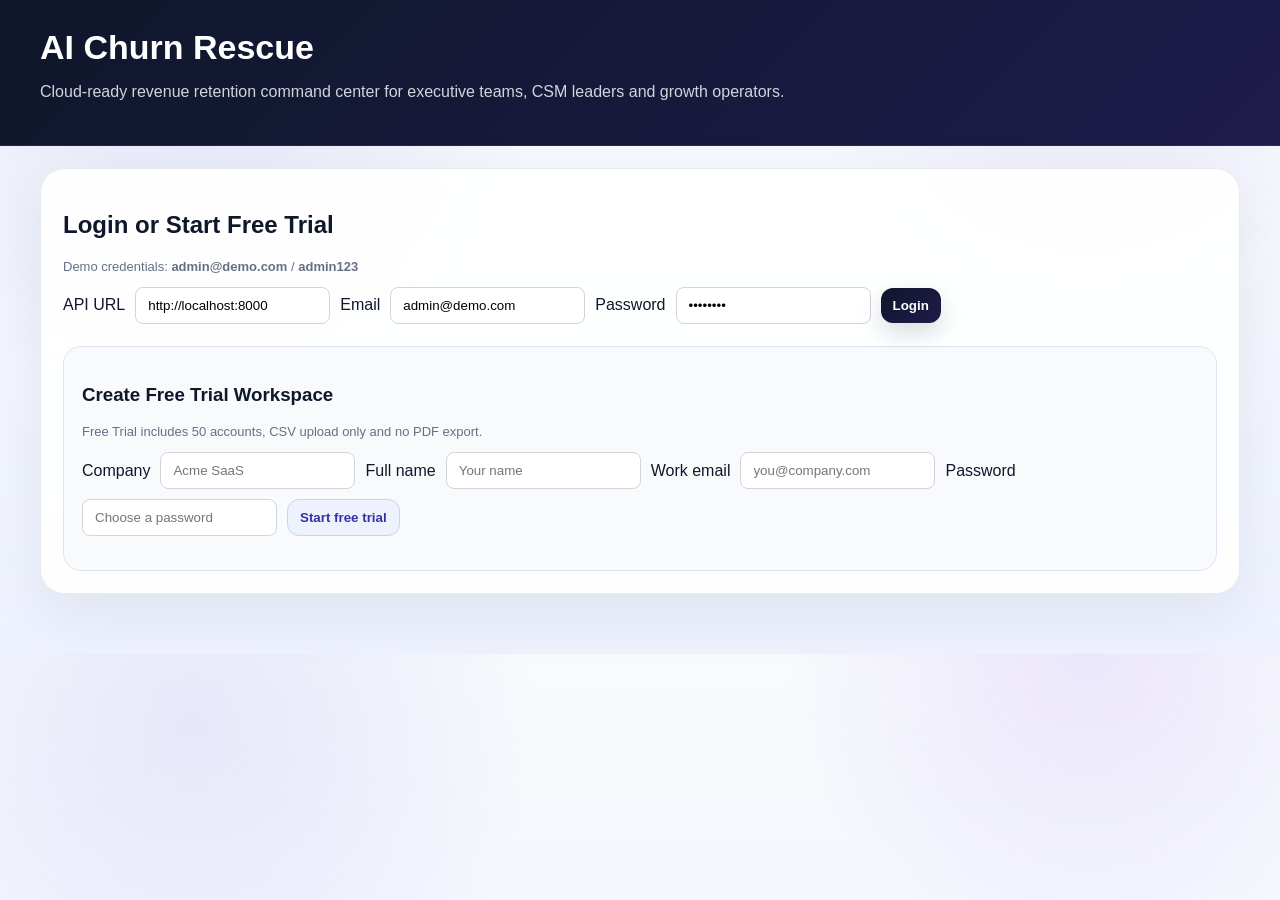
==== commit 9cb3ebcd: "Add files via upload Update site to V29 no-payment funnel" ====
--- a/index.html
+++ b/index.html
@@ -2,172 +2,476 @@
 <html lang="en">
 <head>
   <meta charset="UTF-8" />
-  <meta name="viewport" content="width=device-width, initial-scale=1.0" />
-  <title>AI Churn Rescue — Detect Customer Churn Risk Before Revenue Is Lost</title>
-  <meta name="description" content="AI Churn Rescue connects CRM, support and billing signals to identify at-risk customers, quantify revenue exposure and recommend the next best CSM action." />
+  <title>AI Churn Rescue SaaS</title>
   <link rel="stylesheet" href="./styles.css" />
 </head>
 <body>
-  <header class="site-header">
-    <a class="brand" href="#top"><span class="brand-mark">AI</span><span>AI Churn Rescue</span></a>
-    <nav>
-      <a href="#problem">Problem</a><a href="#solution">Solution</a><a href="#how">How it works</a>
-      <a href="#connectors">Connectors</a><a href="#pilot">Pilot</a><a href="#pricing">Pricing</a><a href="#demo">Book a Demo</a>
-    </nav>
+  <header>
+    <h1>AI Churn Rescue</h1>
+    <p>Cloud-ready revenue retention command center for executive teams, CSM leaders and growth operators.</p>
   </header>
 
-  <main id="top">
-    <section class="hero">
-      <div class="hero-copy">
-        <p class="eyebrow">Customer retention intelligence for B2B teams</p>
-        <h1>Detect customer churn risk before revenue is lost.</h1>
-        <p class="hero-subtitle">AI Churn Rescue connects CRM, support and billing signals to identify at-risk customers, quantify revenue exposure and recommend the next best CSM action.</p>
-        <p class="for-who">For B2B SaaS, telecom, subscription businesses and customer success teams.</p>
-        <div class="hero-actions">
-          <a class="button primary" href="#demo">Book a 30-minute demo</a>
-          <a class="button secondary" href="#pilot">Start a paid pilot</a>
-        </div>
-        <div class="trust-row"><span>CRM + Support + Billing</span><span>Executive PDF reports</span><span>CSM action plans</span></div>
+  <main>
+    <section class="panel" id="loginPanel">
+      <h2>Login or Start Free Trial</h2>
+      <p class="hint">Demo credentials: <strong>admin@demo.com</strong> / <strong>admin123</strong></p>
+      <div class="row">
+        <label>API URL</label>
+        <input id="apiUrl" value="http://localhost:8000" />
+        <label>Email</label>
+        <input id="email" value="admin@demo.com" />
+        <label>Password</label>
+        <input id="password" type="password" value="admin123" />
+        <button onclick="login()">Login</button>
       </div>
-      <div class="hero-card">
-        <div class="card-topline"><span class="status-dot"></span> Live demo view</div>
-        <div class="metric-grid">
-          <div><small>Revenue at risk</small><strong>€39.7M</strong></div>
-          <div><small>Priority accounts</small><strong>299</strong></div>
-          <div><small>Savable revenue</small><strong>€16.4M</strong></div>
-          <div><small>ARR at risk</small><strong>74.8%</strong></div>
-        </div>
-        <div class="risk-list">
-          <div><b>P1</b><span>Critical renewal risk</span><em>Executive escalation</em></div>
-          <div><b>P2</b><span>Support + billing risk</span><em>CSM rescue play</em></div>
-          <div><b>P3</b><span>Usage decline</span><em>Product adoption play</em></div>
-        </div>
+      <p id="loginStatus" class="status"></p>
+
+      <div class="signup-box">
+        <h3>Create Free Trial Workspace</h3>
+        <p class="hint">Free Trial includes 50 accounts, CSV upload only and no PDF export.</p>
+        <div class="row">
+          <label>Company</label>
+          <input id="signupCompany" placeholder="Acme SaaS" />
+          <label>Full name</label>
+          <input id="signupName" placeholder="Your name" />
+          <label>Work email</label>
+          <input id="signupEmail" placeholder="you@company.com" />
+          <label>Password</label>
+          <input id="signupPassword" type="password" placeholder="Choose a password" />
+          <button class="secondary" onclick="signup()">Start free trial</button>
+        </div>
+        <p id="signupStatus" class="status"></p>
       </div>
     </section>
 
-    <section class="logos"><span>Built for signals from</span><strong>HubSpot</strong><strong>Salesforce</strong><strong>Zendesk</strong><strong>Stripe</strong><strong>Chargebee</strong></section>
-
-    <section class="section" id="problem">
-      <div class="section-head"><p class="eyebrow">Problem</p><h2>Churn signals are visible before customers leave — but they are scattered.</h2><p>Customer risk usually appears across multiple systems: support tickets, CRM notes, payment delays, renewal timing and declining usage. Teams react too late because no single view connects these signals to revenue exposure.</p></div>
-      <div class="cards three">
-        <article class="card"><h3>Signals are fragmented</h3><p>CRM, support, billing and usage data live in different tools.</p></article>
-        <article class="card"><h3>CSMs lack focus</h3><p>Teams need to prioritize the highest revenue at risk.</p></article>
-        <article class="card"><h3>Leadership lacks clarity</h3><p>Executives need a simple view of ARR at risk and rescue actions.</p></article>
-      </div>
-    </section>
-
-    <section class="section split" id="solution">
-      <div><p class="eyebrow">Solution</p><h2>One churn rescue command center for revenue, support and customer success teams.</h2><p>AI Churn Rescue turns customer signals into a prioritized rescue pipeline: risk score, revenue at risk, risk explanation, next best action, CSM notes and executive-ready PDF reports.</p>
-        <ul class="checklist"><li>Detect high-risk accounts before renewal.</li><li>Quantify ARR and revenue exposure.</li><li>Explain the drivers behind each risk score.</li><li>Recommend CSM actions and customer outreach.</li><li>Export executive reports.</li></ul>
-      </div>
-      <div class="panel-preview"><h3>Executive insights</h3><div><span>Top revenue risks</span><b>Ready</b></div><div><span>Quick wins</span><b>Ready</b></div><div><span>CSM overload</span><b>Ready</b></div><div><span>Risk by renewal window</span><b>Ready</b></div><div><span>Executive PDF</span><b>Ready</b></div></div>
-    </section>
-
-    <section class="section" id="how">
-      <div class="section-head"><p class="eyebrow">How it works</p><h2>From customer data to rescue actions in four steps.</h2></div>
-      <div class="steps"><div class="step"><b>1</b><h3>Connect or upload data</h3><p>Use CSV or connect CRM, support and billing systems.</p></div><div class="step"><b>2</b><h3>Score churn risk</h3><p>Analyze renewal, support, sentiment, payment and usage signals.</p></div><div class="step"><b>3</b><h3>Prioritize actions</h3><p>Rank P1/P2 accounts by revenue at risk.</p></div><div class="step"><b>4</b><h3>Report ROI</h3><p>Export reports and weekly action plans.</p></div></div>
-    </section>
-
-    <section class="section" id="connectors">
-      <div class="section-head"><p class="eyebrow">Connectors</p><h2>Unify CRM, support and billing signals.</h2><p>The strongest churn predictions combine who the customer is, what they experience and what revenue is at risk.</p></div>
-      <div class="connector-grid"><article class="connector-card"><h3>HubSpot / Salesforce</h3><p>Account, owner, industry, ARR, lifecycle, opportunities and renewal context.</p><span>CRM context</span></article><article class="connector-card"><h3>Zendesk</h3><p>Tickets, chat signals, tags, urgent issues, sentiment and support blockers.</p><span>Support intelligence</span></article><article class="connector-card"><h3>Stripe / Chargebee</h3><p>Subscriptions, failed payments, dunning, invoices and cancellation signals.</p><span>Billing risk</span></article></div>
-    </section>
-
-    <section class="section" id="screenshots">
-      <div class="section-head">
-        <p class="eyebrow">Screenshots</p>
-        <h2>What prospects see in the demo.</h2>
-        <p>Real product views from AI Churn Rescue: dashboard, executive insights, connectors, ROI and customer rescue workflow.</p>
-      </div>
-
-      <div class="screenshot-showcase">
-        <article class="screenshot-feature">
-          <img src="./assets/screenshots/dashboard-executive-overview.png" alt="AI Churn Rescue dashboard and executive overview" />
-          <div>
-            <h3>Dashboard & Executive Overview</h3>
-            <p>Monitor accounts, ARR, revenue at risk, P1/P2 priorities and board-ready executive insights.</p>
-          </div>
-        </article>
-
-        <article class="screenshot-feature">
-          <img src="./assets/screenshots/customer-intelligence-executive-insights.png" alt="AI Churn Rescue executive insights and revenue risk analysis" />
-          <div>
-            <h3>Executive Insights</h3>
-            <p>Identify top revenue risks, quick wins, CSM overload, risky segments and renewal-window exposure.</p>
-          </div>
-        </article>
-
-        <article class="screenshot-feature">
-          <img src="./assets/screenshots/priority-accounts-account-detail.png" alt="AI Churn Rescue priority accounts and customer intelligence workflow" />
-          <div>
-            <h3>Customer Intelligence Workflow</h3>
-            <p>Review priority accounts, account-level risk drivers, recommended owner and next best action.</p>
-          </div>
-        </article>
-
-        <article class="screenshot-feature">
-          <img src="./assets/screenshots/roi-csm-pipeline.png" alt="AI Churn Rescue ROI business case and CSM pipeline" />
-          <div>
-            <h3>ROI & CSM Pipeline</h3>
-            <p>Show estimated churn avoided, margin impact, potential ROI, status tracking and CSM workload.</p>
-          </div>
-        </article>
-
-        <article class="screenshot-feature">
-          <img src="./assets/screenshots/connectors-admin.png" alt="AI Churn Rescue connectors and admin settings" />
-          <div>
-            <h3>Connectors & Admin</h3>
-            <p>Demonstrate connector readiness for HubSpot, Salesforce, Zendesk, Stripe, Chargebee and admin controls.</p>
-          </div>
-        </article>
-      </div>
-    </section>
-
-    <section class="section split" id="roi">
-      <div><p class="eyebrow">ROI example</p><h2>Show the business case in revenue terms.</h2><p>If a company has €40M in revenue at risk and the pilot helps save even 5%–15%, the financial impact can justify the pilot and annual license.</p></div>
-      <div class="roi-box"><div><span>Revenue at risk</span><b>€39.7M</b></div><div><span>Assumed save rate</span><b>15%</b></div><div><span>Estimated churn avoided</span><b>€5.9M</b></div><div><span>Pilot price</span><b>from €7.5k</b></div></div>
-    </section>
-
-    <section class="section pilot" id="pilot">
-      <div class="section-head"><p class="eyebrow">Pilot offer</p><h2>Start small, prove value, then scale.</h2><p>No long-term commitment. Start with a lower-friction starter pilot, then expand after the business case is proven.</p></div>
-      <div class="pilot-card"><div><h3>AI Churn Rescue — Starter Pilot</h3><ul class="checklist"><li>14-day entry pilot</li><li>Up to 100 customer accounts</li><li>CSV upload</li><li>Churn risk dashboard</li><li>Revenue-at-risk analysis</li><li>Priority account list</li><li>Short ROI summary</li></ul></div><div class="pilot-price"><span>Starter pilot</span><strong>from €2,500</strong><p>14 days · no long-term commitment</p><a class="button primary" href="https://calendly.com/hichamipg1/30min" target="_blank">Book a pilot call</a></div></div>
-    </section>
-
-    <section class="section" id="pricing">
-      <div class="section-head"><p class="eyebrow">Pricing</p><h2>Flexible entry points for pilots and enterprise deployment.</h2></div>
-      <div class="pricing-grid pricing-grid-four"><article class="price-card"><h3>Starter Pilot</h3><strong>from €2,500</strong><p>Entry pilot to start the conversation with limited risk.</p><ul><li>14 days</li><li>Up to 100 accounts</li><li>CSV upload</li><li>Risk dashboard</li></ul></article><article class="price-card highlighted"><h3>Proof of Value</h3><strong>from €7,500</strong><p>30-day pilot after discovery, focused on business value.</p><ul><li>Up to 500 accounts</li><li>CSV or one connector</li><li>Executive PDF</li><li>ROI review</li></ul></article><article class="price-card"><h3>Enterprise Pilot</h3><strong>from €15,000+</strong><p>For serious enterprise evaluation with richer data sources.</p><ul><li>30–45 days</li><li>CRM + support + billing</li><li>Custom mapping</li><li>Executive workshop</li></ul></article><article class="price-card"><h3>Internal License</h3><strong>€25,000–€60,000</strong><p>Private internal use after pilot validation.</p><ul><li>Company workspace</li><li>Installation and training</li><li>Dashboard + CSM pipeline</li><li>Support package</li></ul></article></div>
-    </section>
-
-    <section class="section" id="video">
-      <div class="section-head"><p class="eyebrow">Demo video</p><h2>2–3 minute demo video script.</h2><p>Record this with Loom, Zoom, Canva, CapCut, OBS or any screen recorder.</p></div>
-      <div class="video-box"><div class="play-button">▶</div><div><h3>Suggested video flow</h3><ol><li>Introduce the churn problem.</li><li>Show dashboard and revenue at risk.</li><li>Open Executive Insights.</li><li>Open one priority account.</li><li>Show connectors and pilot offer.</li></ol><a class="button secondary" href="./demo-video-script.html">Open full video script</a></div></div>
-    </section>
-
-    <section class="section" id="data-checklist">
-      <div class="section-head"><p class="eyebrow">Data checklist</p><h2>What we need from the client.</h2></div>
-      <div class="cards three"><article class="card"><h3>CRM data</h3><p>Account name, ARR/MRR, owner, industry, plan, renewal date.</p></article><article class="card"><h3>Support data</h3><p>Tickets, chat history, priority, tags, status, ticket age and sentiment.</p></article><article class="card"><h3>Billing data</h3><p>Subscription status, invoices, failed payments, dunning and cancellation status.</p></article></div>
-      <a class="button secondary" href="./data-checklist.html">Open full data checklist</a>
-    </section>
-
-    <section class="section faq" id="faq">
-      <div class="section-head"><p class="eyebrow">FAQ</p><h2>Common buyer questions.</h2></div>
-      <details open><summary>Is this a self-service SaaS?</summary><p>For now, AI Churn Rescue is best sold as a paid pilot, internal license or enterprise connector package.</p></details>
-      <details><summary>Can we use Zendesk chat and tickets?</summary><p>Yes. Zendesk can provide support pressure, tickets, tags, urgency, sentiment and cancellation signals.</p></details>
-      <details><summary>Do we need all connectors?</summary><p>No. A pilot can start with CSV or one connector. The strongest results come from CRM + support + billing together.</p></details>
-      <details><summary>Is there a long-term commitment?</summary><p>No. The 30-day Proof of Value has no required long-term commitment.</p></details>
-    </section>
-
-    <section class="section demo-cta" id="demo">
-      <div><p class="eyebrow">Book a Demo</p><h2>Ready to identify revenue at risk before churn happens?</h2><p>Book a 30-minute demo or start a paid Proof of Value with your customer data.</p></div>
-      <div class="lead-form">
-        <h3>Book a 30-minute demo</h3>
-        <p>Schedule a short discovery call to review your churn risk context and decide whether a starter pilot makes sense.</p>
-        <a class="button primary" href="https://calendly.com/hichamipg1/30min" target="_blank">Open Calendly</a>
-        <a class="button secondary" href="./assets/AI_Churn_Rescue_Commercial_Proposal.pdf">Download commercial PDF</a>
-      </div>
+    <section id="appPanel" style="display:none;">
+      <nav class="quick-nav">
+        <a href="#home">Home</a>
+        <a href="#value-prop">Value Proposition</a>
+        <a href="#how-it-works">How it works</a>
+        <a href="#security">Security</a>
+        <a href="#commercial-ready">Commercial Ready</a>
+        <a href="#system-status">System Status</a>
+        <a href="#deployment-ready">Deployment Ready</a>
+        <a href="#upload">Upload</a>
+        <a href="#dashboard">Dashboard</a>
+        <a href="#executive">Executive Insights</a>
+        <a href="#roi">ROI</a>
+        <a href="#pipeline">CSM Pipeline</a>
+        <a href="#accounts">Accounts</a>
+        <a href="#admin">Admin</a>
+        <a href="#connectors">Connectors</a>
+        <a href="#real-connectors">Real Connectors</a>
+        <a href="#customer-intelligence">Customer Intelligence</a>
+        <a href="#sync-jobs">Sync Jobs</a>
+        <a href="#self-service">Self-Service Plans</a>
+        <a href="#billing">Billing</a>
+        <a href="#audit">Audit</a>
+        <a href="#demo-script">Demo Script</a>
+        <a href="#pilot-proposal">Pilot Proposal</a>
+        <button class="secondary" onclick="logout()">Logout</button>
+      </nav>
+
+      <section class="panel compact">
+        <h2>Workspace</h2>
+        <div class="row">
+          <span class="pill" id="userBadge">User</span>
+          <span class="pill" id="orgBadge">Organization</span>
+          <button onclick="loadEverything()">Refresh</button>
+        </div>
+      </section>
+
+
+      <section class="panel" id="commercial-ready">
+        <div class="section-head">
+          <h2>Commercial Readiness</h2>
+          <span class="pill success">Pilot-ready SaaS story</span>
+        </div>
+        <div class="cards four" id="commercialReadinessCards">
+          <div class="card"><h3>Stage</h3><p>Load demo data to calculate current commercial readiness.</p></div>
+          <div class="card"><h3>Offer</h3><p>Free Trial → Starter €2,500 → Proof of Value €7,500 → Enterprise custom quote.</p></div>
+          <div class="card"><h3>ICP</h3><p>B2B companies with recurring revenue, CSM teams and usage/support data.</p></div>
+          <div class="card"><h3>Close path</h3><p>Validate ARR saved, then convert to annual SaaS contract.</p></div>
+        </div>
+        <div class="row"><button onclick="loadCommercialReadiness()">Refresh Commercial Readiness</button></div>
+      </section>
+
+      <section class="panel" id="system-status">
+        <div class="section-head">
+          <h2>System Status</h2>
+          <span class="pill">Operational visibility</span>
+        </div>
+        <div class="cards four" id="systemStatusCards">
+          <div class="card"><h3>Backend</h3><p>Refresh status after login.</p></div>
+          <div class="card"><h3>Database</h3><p>Waiting for health check.</p></div>
+          <div class="card"><h3>Data volume</h3><p>0 accounts loaded.</p></div>
+          <div class="card"><h3>Latency</h3><p>Not measured yet.</p></div>
+        </div>
+        <div class="row"><button onclick="loadSystemStatus()">Refresh System Status</button></div>
+      </section>
+
+
+      <section class="panel" id="deployment-ready">
+        <div class="section-head">
+          <h2>Deployment Readiness</h2>
+          <span class="pill success">Scale-ready foundation</span>
+        </div>
+        <div class="cards four" id="deploymentReadinessCards">
+          <div class="card"><h3>Environment</h3><p>Local demo ready. Refresh after login for production checks.</p></div>
+          <div class="card"><h3>Security</h3><p>JWT, roles, tenant scoping and audit log foundations.</p></div>
+          <div class="card"><h3>Scale path</h3><p>Managed Postgres, HTTPS, CI/CD and monitoring.</p></div>
+          <div class="card"><h3>Next milestone</h3><p>Deploy a live pilot instance for a prospect.</p></div>
+        </div>
+        <div class="row">
+          <button onclick="loadDeploymentReadiness()">Refresh Deployment Readiness</button>
+        </div>
+      </section>
+
+      <section class="panel" id="upload">
+        <h2>Upload CSV</h2>
+        <div class="row">
+          <input id="csvFile" type="file" accept=".csv" />
+          <button onclick="uploadCsv()">Analyze CSV</button>
+          <button class="secondary" onclick="loadDemoData()">Load Demo Data</button>
+          <button onclick="downloadCsv()">CSV Report</button>
+          <button onclick="downloadActionPlan()">Action Plan CSV</button>
+        </div>
+        <p id="status" class="status"></p>
+      </section>
+
+
+      <section class="panel" id="data-quality">
+        <div class="section-head">
+          <h2>Data Quality</h2>
+          <span class="pill success">B2B trust layer</span>
+        </div>
+        <p class="hint">Shows whether the uploaded file has enough customer signals to make churn scores reliable.</p>
+        <div class="cards four" id="dataQualityCards">
+          <div class="card"><h3>Quality score</h3><p>Upload a CSV to calculate.</p></div>
+          <div class="card"><h3>Required columns</h3><p>Waiting for data.</p></div>
+          <div class="card"><h3>Valid accounts</h3><p>0</p></div>
+          <div class="card"><h3>Risk confidence</h3><p>Waiting for data.</p></div>
+        </div>
+        <div class="cards two" id="dataQualityDetails">
+          <div class="card"><h3>Present columns</h3><p>Waiting for upload.</p></div>
+          <div class="card"><h3>Warnings</h3><p>No data uploaded yet.</p></div>
+        </div>
+        <div class="row"><button onclick="loadDataQuality()">Refresh Data Quality</button></div>
+      </section>
+
+      <section class="panel" id="dashboard">
+        <h2>Dashboard</h2>
+        <div class="metrics">
+          <div><small>Accounts</small><strong id="accountsMetric">0</strong></div>
+          <div><small>Total ARR</small><strong id="arr">€0</strong></div>
+          <div><small>Revenue at risk</small><strong id="risk">€0</strong></div>
+          <div><small>ARR at risk</small><strong id="riskRate">0%</strong></div>
+          <div><small>P1/P2</small><strong id="p1p2">0</strong></div>
+          <div><small>Savable revenue</small><strong id="savable">€0</strong></div>
+        </div>
+      </section>
+
+
+      <section class="panel" id="executive">
+        <div class="section-head">
+          <h2>Executive Insights</h2>
+          <span class="pill success">Investor demo ready</span>
+          <span class="pill">Board-ready summary</span>
+        </div>
+        <div class="row executive-actions">
+          <button onclick="downloadExecutivePdf()">Download Executive PDF</button>
+          <button onclick="downloadPilotReportPdf()">Download Pilot Report PDF</button>
+          <button onclick="downloadBoardSummary()">Download Board Summary CSV</button>
+          <button onclick="downloadCsmWeeklyPlan()">Download CSM Weekly Plan</button>
+        </div>
+
+        <div class="executive-layout">
+          <div class="card">
+            <h3>Board Summary</h3>
+            <ol id="boardSummary" class="summary-list"></ol>
+          </div>
+          <div class="card">
+            <h3>Recommended Weekly Plan</h3>
+            <div id="weeklyPlan" class="mini-list"></div>
+          </div>
+        </div>
+
+        <h3>Top Revenue Risks</h3>
+        <div id="topRevenueRisks" class="cards five"></div>
+
+        <h3>Quick Wins</h3>
+        <div id="quickWins" class="cards five"></div>
+
+        <h3>CSM Overload</h3>
+        <div id="csmOverload" class="cards five"></div>
+
+        <h3>Risk by Segment</h3>
+        <div id="segmentRisk" class="cards"></div>
+
+        <h3>Risk by Renewal Window</h3>
+        <div id="renewalRisk" class="cards"></div>
+      </section>
+
+      <section class="panel" id="roi">
+        <h2>ROI Business Case</h2>
+        <div class="row">
+          <label>Pilot cost (€)</label><input id="pilotCost" type="number" value="2500" onchange="renderRoi()" />
+          <label>Target save rate (%)</label><input id="targetSaveRate" type="number" value="15" onchange="renderRoi()" />
+          <label>Gross margin (%)</label><input id="grossMargin" type="number" value="80" onchange="renderRoi()" />
+        </div>
+        <div class="metrics">
+          <div><small>Estimated churn avoided</small><strong id="expectedSaved">€0</strong></div>
+          <div><small>Margin impact</small><strong id="marginImpact">€0</strong></div>
+          <div><small>Net impact</small><strong id="netImpact">€0</strong></div>
+          <div><small>Potential ROI</small><strong id="roiMetric">0%</strong></div>
+        </div>
+      </section>
+
+      <section class="panel"><h2>Status Tracking</h2><div id="statusGrid" class="cards five"></div></section>
+      <section class="panel" id="pipeline"><h2>CSM Pipeline</h2><div id="pipelineGrid" class="cards"></div></section>
+
+      <section class="panel">
+        <h2>Account Filters</h2>
+        <div class="row">
+          <input id="search" placeholder="Search account..." oninput="loadAccounts()" />
+          <select id="priorityFilter" onchange="loadAccounts()">
+            <option value="">All priorities</option><option value="P1">P1</option><option value="P2">P2</option><option value="P3">P3</option><option value="P4">P4</option>
+          </select>
+          <select id="riskFilter" onchange="loadAccounts()">
+            <option value="">All risks</option><option value="Critical">Critical</option><option value="High">High</option><option value="Medium">Medium</option><option value="Low">Low</option>
+          </select>
+          <select id="csmFilter" onchange="loadAccounts()"><option value="">All CSMs</option></select>
+          <select id="playbookFilter" onchange="loadAccounts()"><option value="">All playbooks</option></select>
+          <input id="minArr" type="number" placeholder="Min ARR" onchange="loadAccounts()" />
+        </div>
+      </section>
+
+
+      <section class="panel" id="admin">
+        <div class="section-head">
+          <h2>Admin Settings</h2>
+          <span class="pill">RBAC enabled</span>
+        </div>
+        <div class="cards">
+          <div class="card">
+            <h3>Invite user</h3>
+            <div class="row vertical">
+              <input id="newUserEmail" placeholder="email@company.com" />
+              <input id="newUserName" placeholder="Full name" />
+              <select id="newUserRole">
+                <option value="csm">CSM</option>
+                <option value="manager">Manager</option>
+                <option value="executive">Executive</option>
+                <option value="admin">Admin</option>
+              </select>
+              <input id="newUserPassword" value="changeme123" />
+              <button onclick="createUser()">Create user</button>
+            </div>
+          </div>
+          <div class="card">
+            <h3>Users</h3>
+            <div id="usersList" class="mini-list"></div>
+          </div>
+          <div class="card">
+            <h3>Organization</h3>
+            <p id="organizationInfo" class="muted">Loading...</p>
+          </div>
+          <div class="card">
+            <h3>Roles</h3>
+            <p class="muted">Admin: full access<br>Manager: upload, sync, reports<br>CSM: account workflow<br>Executive: dashboard view</p>
+          </div>
+        </div>
+      </section>
+
+
+
+      <section class="panel" id="customer-intelligence">
+        <div class="section-head">
+          <h2>Multi-Connector Customer Intelligence</h2>
+          <span class="pill success">CRM + Support + Billing</span>
+        </div>
+        <p class="hint">This section explains how HubSpot/Salesforce, Zendesk, Stripe and Chargebee combine into one churn rescue score.</p>
+        <div class="cards four" id="customerDataMapCards">
+          <div class="card"><h3>CRM</h3><p>HubSpot / Salesforce: account, ARR, owner, renewal and relationship context.</p></div>
+          <div class="card"><h3>Support</h3><p>Zendesk: tickets, chat, complaints, urgency, sentiment and cancellation tags.</p></div>
+          <div class="card"><h3>Billing</h3><p>Stripe / Chargebee: subscription status, failed payments, dunning and billing risk.</p></div>
+          <div class="card"><h3>Unified output</h3><p>Risk score, priority, revenue at risk, explanation and next best action.</p></div>
+        </div>
+        <div class="row">
+          <button onclick="loadCustomerDataMap()">Refresh Data Map</button>
+          <button onclick="loadConnectorReadiness()">Connector Readiness</button>
+          <button class="secondary" onclick="syncUnifiedCustomerIntelligence()">Sync Unified Demo Data</button>
+        </div>
+        <div class="cards four" id="connectorReadinessCards">
+          <div class="card"><h3>Coverage</h3><p>Configure or sync connectors to calculate signal coverage.</p></div>
+          <div class="card"><h3>Best stack</h3><p>CRM + Zendesk + Billing.</p></div>
+          <div class="card"><h3>Sales value</h3><p>More sources = stronger churn explanation.</p></div>
+          <div class="card"><h3>Status</h3><p>Ready for paid implementation.</p></div>
+        </div>
+        <p id="customerIntelligenceStatus" class="status"></p>
+      </section>
+
+      <section class="panel" id="real-connectors">
+        <div class="section-head">
+          <h2>Real Connectors</h2>
+          <span class="pill success">HubSpot / Salesforce / Zendesk / Stripe / Chargebee</span>
+        </div>
+        <p class="hint">Configure real API credentials for paid pilots. For demos without credentials, sync generates realistic normalized accounts so the sales flow remains stable.</p>
+        <div class="cards four" id="connectorCatalogCards">
+          <div class="card"><h3>HubSpot</h3><p>CRM companies, contacts and lifecycle signals.</p></div>
+          <div class="card"><h3>Salesforce</h3><p>Accounts, opportunities, renewals and owner data.</p></div>
+          <div class="card"><h3>Zendesk</h3><p>Support pressure, ticket age and customer frustration.</p></div>
+          <div class="card"><h3>Stripe / Chargebee</h3><p>Subscriptions, payment delays and billing risk.</p></div>
+        </div>
+        <div class="connector-setup">
+          <h3>Configure connector</h3>
+          <div class="row">
+            <label>Connector</label>
+            <select id="realConnectorKey">
+              <option value="hubspot">HubSpot</option>
+              <option value="salesforce">Salesforce</option>
+              <option value="zendesk">Zendesk</option>
+              <option value="stripe">Stripe</option>
+              <option value="chargebee">Chargebee</option>
+            </select>
+            <label>API key / token</label>
+            <input id="realConnectorToken" placeholder="Paste API token for real pilot, or leave empty for demo-safe mode" />
+            <label>Instance / subdomain / site</label>
+            <input id="realConnectorInstance" placeholder="Salesforce URL, Zendesk subdomain, Chargebee site..." />
+            <label>Sync frequency</label>
+            <select id="realConnectorFrequency">
+              <option value="manual">Manual</option>
+              <option value="hourly">Hourly</option>
+              <option value="daily">Daily</option>
+            </select>
+          </div>
+          <div class="row">
+            <button onclick="setupRealConnector()">Save Connector</button>
+            <button onclick="testRealConnector()">Test Connection</button>
+            <button onclick="syncRealConnector(false)">Sync Additive</button>
+            <button class="secondary" onclick="syncRealConnector(true)">Sync & Replace Data</button>
+            <button onclick="loadConnectorCatalog()">Refresh Catalog</button>
+          </div>
+          <p id="realConnectorStatus" class="status"></p>
+        </div>
+      </section>
+
+      <section class="panel" id="sync-jobs">
+        <div class="section-head">
+          <h2>Sync Jobs</h2>
+          <span class="pill">Automatic sync foundation</span>
+        </div>
+        <div class="cards four" id="autoSyncPlanCards">
+          <div class="card"><h3>Scheduler-ready</h3><p>Manual sync endpoints are ready for a background worker.</p></div>
+          <div class="card"><h3>CRM</h3><p>HubSpot / Salesforce every 6 hours.</p></div>
+          <div class="card"><h3>Support</h3><p>Zendesk every 2 hours.</p></div>
+          <div class="card"><h3>Billing</h3><p>Stripe / Chargebee daily.</p></div>
+        </div>
+        <div class="row">
+          <button onclick="loadSyncJobs()">Refresh Sync Jobs</button>
+          <button onclick="loadAutoSyncPlan()">Refresh Auto-Sync Plan</button>
+        </div>
+        <table>
+          <thead><tr><th>Started</th><th>Connector</th><th>Status</th><th>Mode</th><th>Records</th><th>Details</th></tr></thead>
+          <tbody id="syncJobsBody"></tbody>
+        </table>
+      </section>
+
+      <section class="panel" id="connectors">
+        <div class="section-head">
+          <h2>Connectors</h2>
+          <span class="pill">Mock integrations for pilot demo</span>
+        </div>
+        <div id="connectorsGrid" class="cards"></div>
+      </section>
+
+
+
+      <section class="panel" id="commercial-funnel">
+        <div class="section-head">
+          <h2>Commercial Funnel</h2>
+          <span class="pill success">No automatic payment yet</span>
+        </div>
+        <div class="cards three">
+          <div class="card"><h3>Start Free Trial</h3><p>50 accounts, CSV only, no PDF export. The prospect can test the product safely.</p></div>
+          <div class="card"><h3>Book a 30-minute demo</h3><p>Discovery call to understand churn context, data sources and business value.</p></div>
+          <div class="card"><h3>Request Starter Pilot</h3><p>Qualified prospects request the €2,500 Starter Pilot, handled by proposal and invoice.</p></div>
+        </div>
+        <div class="row">
+          <button onclick="openManualRequest('demo')">Book a 30-minute demo</button>
+          <button class="secondary" onclick="openManualRequest('starter_pilot')">Request Starter Pilot</button>
+        </div>
+      </section>
+
+      <section class="panel" id="self-service">
+        <div class="section-head">
+          <h2>Self-Service SaaS Plans</h2>
+          <span class="pill success">Manual commercial path</span>
+        </div>
+        <p class="hint">Let interested companies create a workspace, test with CSV data, then book a demo or request a Starter Pilot.</p>
+        <div class="cards four" id="selfServicePlans">
+          <div class="card"><h3>Free Trial</h3><p>50 accounts · CSV only · no PDF export.</p></div>
+          <div class="card"><h3>Starter</h3><p>500 accounts · CSV · short report · €2,500.</p></div>
+          <div class="card"><h3>Proof of Value</h3><p>10,000 accounts · CSV + 1 connector · executive PDF · €7,500.</p></div>
+          <div class="card"><h3>Enterprise</h3><p>Connectors + support + private deployment · custom quote.</p></div>
+        </div>
+        <div class="cards four" id="currentPlanCards">
+          <div class="card"><h3>Current plan</h3><p>Refresh after login.</p></div>
+        </div>
+        <div class="row">
+          <button onclick="loadPlans()">Refresh Plans</button>
+          <a class="button secondary" href="https://calendly.com/hichamipg1/30min" target="_blank">Book upgrade call</a>
+        </div>
+      </section>
+
+      <section class="panel" id="billing">
+        <h2>Pricing & Billing</h2>
+        <div id="billingPanel" class="cards"></div>
+      </section>
+
+      <section class="panel" id="audit">
+        <h2>Audit Log</h2>
+        <div id="auditLog" class="audit-box"></div>
+      </section>
+
+
+      <section class="panel" id="demo-script">
+        <div class="section-head">
+          <h2>Sales Demo Script</h2>
+          <span class="pill">10-minute customer demo</span>
+        </div>
+        <div class="cards">
+          <div class="card"><h3>1. Open with business pain</h3><p>“Your high-value customers often show warning signals before churn. AI Churn Rescue turns those signals into a prioritized rescue pipeline.”</p></div>
+          <div class="card"><h3>2. Show revenue at risk</h3><p>Start with ARR at risk, P1/P2 accounts and savable revenue to make the business case clear.</p></div>
+          <div class="card"><h3>3. Show Executive Insights</h3><p>Use Board Summary, Top Revenue Risks and Risk by Renewal Window to engage leadership.</p></div>
+          <div class="card"><h3>4. Show CSM workflow</h3><p>Open a priority account, explain the risk drivers, then show the recommended action and customer email.</p></div>
+          <div class="card"><h3>5. Show governance</h3><p>Show Admin, Connectors and Audit Log to prove this can become an enterprise SaaS workflow.</p></div>
+          <div class="card"><h3>6. Close with ROI</h3><p>Export the executive PDF and propose a paid pilot focused on measurable retained ARR.</p></div>
+        </div>
+      </section>
+
+      <section class="panel" id="pilot-proposal">
+        <div class="section-head">
+          <h2>Pilot Proposal</h2>
+          <span class="pill">Commercial close pack</span>
+        </div>
+        <div class="cards">
+          <div class="card"><h3>Pilot objective</h3><p>Let companies start on a Free Trial, test with CSV data, then upgrade to Starter or Proof of Value when convinced.</p></div>
+          <div class="card"><h3>Scope</h3><p>Free Trial supports 50 accounts. Starter supports 500 accounts. Proof of Value supports 10,000 accounts plus one connector. Configure CSM workflow, weekly executive readout and action exports.</p></div>
+          <div class="card"><h3>Success metrics</h3><p>Accounts contacted, critical blockers resolved, P1/P2 movement, estimated ARR saved and renewal-risk reduction.</p></div>
+          <div class="card"><h3>Recommended pilot price</h3><p>Free Trial: 50 accounts, CSV only, no PDF export. Starter: 500 accounts, CSV, short report, €2,500. Proof of Value: 10,000 accounts, CSV + 1 connector, executive PDF, €7,500. Enterprise: connectors + support + private deployment, custom quote.</p></div>
+          <div class="card"><h3>Annual pricing path</h3><p>Enterprise path: custom quote for connectors, support and private deployment.</p></div>
+          <div class="card"><h3>Next step</h3><p>Run a data readiness session, confirm source systems and launch the first churn rescue dashboard within one week.</p></div>
+        </div>
+      </section>
+
+      <section class="two-cols" id="accounts">
+        <div class="panel"><div class="section-head"><h2>Priority Accounts</h2><span id="tableCount" class="pill">0 accounts</span></div><div id="accountsTable"></div></div>
+        <div class="panel sticky"><h2>Account Detail</h2><div id="accountDetail" class="detail muted">Select an account in the table.</div></div>
+      </section>
     </section>
   </main>
-
-  <footer><div><strong>AI Churn Rescue</strong><p>Customer retention intelligence for B2B companies.</p></div><div><a href="./assets/AI_Churn_Rescue_Commercial_Proposal.pdf">Commercial PDF</a><a href="./data-checklist.html">Data checklist</a><a href="#demo">Book a demo</a></div></footer>
+  <div id="toast"></div>
+  <script src="./app.js"></script>
 </body>
 </html>
--- a/styles.css
+++ b/styles.css
@@ -1,40 +1,736 @@
-:root{--bg:#f5f7fb;--text:#0f172a;--muted:#64748b;--card:#fff;--line:#dbe4f0;--primary:#4f46e5;--primary-dark:#3730a3;--accent:#14b8a6;--success:#16a34a;--shadow:0 24px 70px rgba(15,23,42,.12)}*{box-sizing:border-box}body{margin:0;font-family:Inter,ui-sans-serif,system-ui,-apple-system,BlinkMacSystemFont,"Segoe UI",sans-serif;color:var(--text);background:radial-gradient(circle at 10% 0%,rgba(79,70,229,.13),transparent 28%),radial-gradient(circle at 90% 6%,rgba(20,184,166,.12),transparent 26%),var(--bg)}a{color:inherit;text-decoration:none}.site-header{position:sticky;top:0;z-index:20;display:flex;justify-content:space-between;align-items:center;padding:16px 5vw;background:rgba(255,255,255,.86);backdrop-filter:blur(14px);border-bottom:1px solid rgba(15,23,42,.08)}.brand{display:flex;align-items:center;gap:10px;font-weight:900}.brand-mark{display:inline-grid;place-items:center;width:36px;height:36px;border-radius:12px;color:white;background:linear-gradient(135deg,var(--primary),var(--accent))}nav{display:flex;align-items:center;gap:18px;font-size:14px;color:#334155}nav a:hover{color:var(--primary)}.hero{display:grid;grid-template-columns:1.25fr .75fr;gap:30px;padding:82px 5vw 56px;align-items:center}.eyebrow{display:inline-flex;padding:7px 12px;border-radius:999px;background:#eef2ff;color:var(--primary-dark);font-size:12px;font-weight:900;letter-spacing:.06em;text-transform:uppercase}h1,h2,h3,p{margin-top:0}h1{margin:18px 0;max-width:980px;font-size:clamp(42px,7vw,78px);line-height:.94;letter-spacing:-3px}h2{font-size:clamp(30px,4vw,48px);line-height:1;letter-spacing:-1.6px}h3{font-size:19px}p{color:var(--muted);line-height:1.65}.hero-subtitle{max-width:780px;font-size:20px;color:#334155}.for-who{font-weight:700;color:#0f172a}.hero-actions,.row{display:flex;flex-wrap:wrap;gap:12px;align-items:center}.button,button{display:inline-flex;justify-content:center;align-items:center;border:0;border-radius:14px;padding:13px 18px;font-weight:900;cursor:pointer;transition:transform .15s ease,box-shadow .15s ease}.button:hover,button:hover{transform:translateY(-1px);box-shadow:0 14px 28px rgba(15,23,42,.12)}.primary{color:#fff;background:linear-gradient(135deg,var(--primary),#7c3aed)}.secondary{color:var(--primary-dark);background:#eef2ff;border:1px solid #c7d2fe}.trust-row{display:flex;flex-wrap:wrap;gap:10px;margin-top:24px}.trust-row span{padding:8px 11px;border:1px solid var(--line);border-radius:999px;background:rgba(255,255,255,.75);color:#475569;font-size:13px;font-weight:700}.hero-card{padding:24px;border:1px solid rgba(255,255,255,.32);border-radius:28px;background:linear-gradient(180deg,#111827,#1e1b4b);color:#fff;box-shadow:var(--shadow)}.card-topline{display:flex;gap:8px;align-items:center;color:#cbd5e1;font-size:13px;margin-bottom:18px}.status-dot{width:9px;height:9px;border-radius:999px;background:#22c55e;box-shadow:0 0 0 5px rgba(34,197,94,.15)}.metric-grid{display:grid;grid-template-columns:1fr 1fr;gap:12px}.metric-grid div{padding:18px;border-radius:18px;background:rgba(255,255,255,.08);border:1px solid rgba(255,255,255,.13)}.metric-grid small{display:block;color:#cbd5e1;margin-bottom:8px}.metric-grid strong{font-size:26px}.risk-list{margin-top:18px;display:grid;gap:10px}.risk-list div{display:grid;grid-template-columns:44px 1fr auto;gap:12px;align-items:center;padding:12px;border-radius:14px;background:rgba(255,255,255,.07)}.risk-list span{color:#e2e8f0}.risk-list em{color:#a5b4fc;font-style:normal;font-size:12px}.logos{margin:0 5vw 20px;padding:18px;display:flex;flex-wrap:wrap;gap:20px;border:1px solid var(--line);border-radius:20px;background:rgba(255,255,255,.75);color:#475569}.logos strong{color:#111827}.section{margin:28px 5vw;padding:48px;border-radius:28px;background:rgba(255,255,255,.82);border:1px solid rgba(15,23,42,.07);box-shadow:0 10px 40px rgba(15,23,42,.04)}.section-head{max-width:820px;margin-bottom:28px}.split{display:grid;grid-template-columns:1fr .8fr;gap:36px;align-items:center}.cards,.pricing-grid,.connector-grid,.screenshot-grid,.steps{display:grid;gap:16px}.three{grid-template-columns:repeat(3,1fr)}.pricing-grid,.connector-grid{grid-template-columns:repeat(3,1fr)}.screenshot-grid,.steps{grid-template-columns:repeat(4,1fr)}.card,.price-card,.connector-card,.screenshot-card,.step,.panel-preview,.roi-box,.pilot-card,.video-box,.lead-form{padding:22px;border-radius:22px;background:var(--card);border:1px solid var(--line)}.checklist{padding:0;list-style:none;display:grid;gap:10px}.checklist li::before{content:"✓";color:var(--success);font-weight:900;margin-right:8px}.panel-preview{background:#0f172a;color:#fff}.panel-preview h3{color:white}.panel-preview div{display:flex;justify-content:space-between;border-bottom:1px solid rgba(255,255,255,.12);padding:12px 0}.panel-preview span{color:#cbd5e1}.panel-preview b{color:#86efac}.step b{display:inline-grid;place-items:center;width:36px;height:36px;border-radius:999px;background:var(--text);color:white;margin-bottom:12px}.connector-card span{display:inline-flex;margin-top:8px;padding:6px 10px;border-radius:999px;background:#ecfeff;color:#0f766e;font-weight:900;font-size:12px}.screenshot-card{min-height:180px;background:linear-gradient(135deg,rgba(79,70,229,.08),rgba(20,184,166,.08)),#fff}.roi-box{display:grid;grid-template-columns:1fr 1fr;gap:12px}.roi-box div{padding:16px;border-radius:16px;background:#f8fafc}.roi-box span{display:block;color:var(--muted);font-size:13px}.roi-box b{font-size:24px}.pilot-card{display:grid;grid-template-columns:1fr .45fr;gap:24px;background:linear-gradient(135deg,#fff,#eef2ff)}.pilot-price{padding:24px;border-radius:22px;background:#111827;color:#fff}.pilot-price span,.pilot-price p{color:#cbd5e1}.pilot-price strong{display:block;font-size:34px;margin:8px 0}.price-card strong{display:block;font-size:30px;margin:10px 0}.price-card ul{color:#475569;line-height:1.8}.highlighted{border:2px solid #a5b4fc;box-shadow:0 18px 40px rgba(79,70,229,.12)}.video-box{display:flex;gap:24px;align-items:center}.play-button{display:grid;place-items:center;min-width:96px;height:96px;border-radius:999px;color:white;background:linear-gradient(135deg,var(--primary),var(--accent));font-size:34px}.faq details{padding:18px 0;border-bottom:1px solid var(--line)}.faq summary{cursor:pointer;font-weight:900}.demo-cta{display:grid;grid-template-columns:.9fr 1fr;gap:30px;background:linear-gradient(135deg,#111827,#1e1b4b);color:white}.demo-cta p,.demo-cta label{color:#cbd5e1}.lead-form{background:rgba(255,255,255,.08);border-color:rgba(255,255,255,.14);display:grid;gap:10px}input,textarea{width:100%;padding:13px;border:1px solid var(--line);border-radius:12px;font:inherit}textarea{min-height:110px;resize:vertical}footer{display:flex;justify-content:space-between;gap:20px;padding:36px 5vw;color:#475569}footer div:last-child{display:flex;gap:18px;flex-wrap:wrap}.hint{font-size:14px;color:#64748b}@media(max-width:1050px){.hero,.split,.pilot-card,.demo-cta{grid-template-columns:1fr}.three,.pricing-grid,.connector-grid,.screenshot-grid,.steps{grid-template-columns:1fr}nav{display:none}.section{padding:28px}.metric-grid,.roi-box{grid-template-columns:1fr}h1{letter-spacing:-1.5px}}
-
-.screenshot-showcase {
-  display: grid;
-  gap: 22px;
-}
-
-.screenshot-feature {
-  display: grid;
-  grid-template-columns: 1.35fr .65fr;
-  gap: 22px;
+body {
+  margin: 0;
+  font-family: Arial, sans-serif;
+  background: #f4f6fb;
+  color: #111827;
+}
+
+header {
+  background: #111827;
+  color: white;
+  padding: 28px 40px;
+}
+
+header h1 {
+  margin: 0;
+  font-size: 34px;
+}
+
+header p {
+  color: #d1d5db;
+}
+
+main {
+  padding: 22px 40px 40px;
+}
+
+.quick-nav {
+  position: sticky;
+  top: 0;
+  z-index: 20;
+  display: flex;
+  flex-wrap: wrap;
+  gap: 8px;
+  padding: 10px 0 18px;
+  background: rgba(244, 246, 251, 0.94);
+  backdrop-filter: blur(8px);
+}
+
+.quick-nav a {
+  text-decoration: none;
+  color: #111827;
+  background: white;
+  border: 1px solid #e5e7eb;
+  padding: 9px 13px;
+  border-radius: 999px;
+  font-weight: 700;
+  font-size: 13px;
+}
+
+.quick-nav a:hover {
+  background: #111827;
+  color: white;
+}
+
+.panel {
+  background: white;
+  border-radius: 16px;
+  padding: 22px;
+  margin-bottom: 20px;
+  box-shadow: 0 10px 28px rgba(15, 23, 42, 0.06);
+}
+
+.compact {
+  padding: 16px 22px;
+}
+
+.section-head {
+  display: flex;
   align-items: center;
-  padding: 18px;
-  border: 1px solid var(--line);
-  border-radius: 24px;
-  background: #fff;
-  box-shadow: 0 14px 38px rgba(15, 23, 42, .06);
-}
-
-.screenshot-feature img {
+  justify-content: space-between;
+  gap: 12px;
+}
+
+.row {
+  display: flex;
+  gap: 10px;
+  flex-wrap: wrap;
+  align-items: center;
+}
+
+input, button, select {
+  padding: 10px 12px;
+  border-radius: 8px;
+  border: 1px solid #d0d5dd;
+}
+
+button {
+  background: #111827;
+  color: white;
+  cursor: pointer;
+  border: none;
+  font-weight: 700;
+}
+
+button.secondary {
+  background: #eef2ff;
+  color: #3730a3;
+}
+
+.status {
+  font-weight: 700;
+}
+
+.hint {
+  color: #667085;
+  font-size: 13px;
+}
+
+.metrics {
+  display: grid;
+  grid-template-columns: repeat(6, 1fr);
+  gap: 14px;
+}
+
+.metrics div, .card {
+  background: #f8fafc;
+  border: 1px solid #e5e7eb;
+  padding: 16px;
+  border-radius: 12px;
+}
+
+.metrics small {
+  display: block;
+  color: #667085;
+  margin-bottom: 8px;
+}
+
+.metrics strong {
+  font-size: 22px;
+}
+
+.cards {
+  display: grid;
+  grid-template-columns: repeat(4, 1fr);
+  gap: 14px;
+}
+
+.cards.five {
+  grid-template-columns: repeat(5, 1fr);
+}
+
+.two-cols {
+  display: grid;
+  grid-template-columns: 1.55fr 0.95fr;
+  gap: 20px;
+  align-items: start;
+}
+
+.sticky {
+  position: sticky;
+  top: 70px;
+}
+
+.table-wrap {
+  max-height: 760px;
+  overflow: auto;
+  border: 1px solid #e5e7eb;
+  border-radius: 14px;
+}
+
+table {
   width: 100%;
-  display: block;
-  border-radius: 18px;
-  border: 1px solid rgba(15, 23, 42, .08);
-  box-shadow: 0 18px 44px rgba(15, 23, 42, .10);
-}
-
-.screenshot-feature h3 {
-  margin-bottom: 10px;
-  font-size: 24px;
-}
-
-@media (max-width: 1050px) {
-  .screenshot-feature {
+  border-collapse: collapse;
+  font-size: 14px;
+}
+
+th, td {
+  border-bottom: 1px solid #e5e7eb;
+  padding: 12px;
+  text-align: left;
+  vertical-align: top;
+}
+
+th {
+  background: #f8fafc;
+  position: sticky;
+  top: 0;
+  z-index: 1;
+}
+
+tr {
+  cursor: pointer;
+}
+
+tr:hover td {
+  background: #f8fafc;
+}
+
+.col-action {
+  max-width: 270px;
+}
+
+.action-text {
+  display: -webkit-box;
+  -webkit-line-clamp: 2;
+  -webkit-box-orient: vertical;
+  overflow: hidden;
+  color: #344054;
+}
+
+.badge, .pill {
+  display: inline-block;
+  padding: 5px 9px;
+  border-radius: 999px;
+  font-size: 12px;
+  font-weight: 700;
+  white-space: nowrap;
+}
+
+.pill {
+  background: #eef2ff;
+  color: #3730a3;
+}
+
+.P1 { background: #fee2e2; color: #991b1b; }
+.P2 { background: #ffedd5; color: #9a3412; }
+.P3 { background: #dbeafe; color: #1d4ed8; }
+.P4 { background: #dcfce7; color: #166534; }
+
+.Critical { background: #fee2e2; color: #991b1b; }
+.High { background: #ffedd5; color: #9a3412; }
+.Medium { background: #fef3c7; color: #92400e; }
+.Low { background: #dcfce7; color: #166534; }
+
+.playbook {
+  background: #ede9fe;
+  color: #5b21b6;
+}
+
+.detail h3 {
+  margin-top: 18px;
+}
+
+.detail-card {
+  background: #f8fafc;
+  border: 1px solid #e5e7eb;
+  padding: 16px;
+  border-radius: 12px;
+  margin-bottom: 14px;
+}
+
+.detail-grid {
+  display: grid;
+  grid-template-columns: repeat(2, 1fr);
+  gap: 12px;
+}
+
+textarea {
+  width: 100%;
+  min-height: 165px;
+  border: 1px solid #d0d5dd;
+  border-radius: 12px;
+  padding: 12px;
+  font-family: Arial, sans-serif;
+}
+
+.copy-row {
+  display: flex;
+  justify-content: flex-end;
+  margin: 8px 0 12px;
+}
+
+.muted {
+  color: #667085;
+}
+
+#toast {
+  position: fixed;
+  right: 24px;
+  bottom: 24px;
+  background: #111827;
+  color: white;
+  padding: 12px 16px;
+  border-radius: 12px;
+  display: none;
+  font-weight: 700;
+  box-shadow: 0 10px 30px rgba(15, 23, 42, 0.25);
+}
+
+@media (max-width: 1250px) {
+  .metrics, .cards, .cards.five, .two-cols, .detail-grid {
     grid-template-columns: 1fr;
   }
-}
-
-.pricing-grid-four { grid-template-columns: repeat(4, 1fr); }
-@media(max-width:1050px){.pricing-grid-four{grid-template-columns:1fr}}
+
+  main, header {
+    padding-left: 18px;
+    padding-right: 18px;
+  }
+
+  .sticky {
+    position: static;
+  }
+}
+
+
+.row.vertical {
+  align-items: stretch;
+  flex-direction: column;
+}
+
+.mini-list {
+  display: grid;
+  gap: 8px;
+}
+
+.mini-item {
+  padding: 10px;
+  border: 1px solid #e5e7eb;
+  background: white;
+  border-radius: 10px;
+}
+
+.connector-card.connected {
+  border-color: #16a34a;
+  background: #f0fdf4;
+}
+
+.connector-card.not_connected {
+  border-color: #d1d5db;
+}
+
+.audit-box {
+  max-height: 360px;
+  overflow: auto;
+  border: 1px solid #e5e7eb;
+  border-radius: 12px;
+  background: #f8fafc;
+}
+
+.audit-row {
+  padding: 12px;
+  border-bottom: 1px solid #e5e7eb;
+  display: grid;
+  grid-template-columns: 180px 1fr 1.2fr;
+  gap: 12px;
+}
+
+.audit-row:last-child {
+  border-bottom: 0;
+}
+
+
+.executive-layout {
+  display: grid;
+  grid-template-columns: 1fr 1fr;
+  gap: 14px;
+  margin-bottom: 18px;
+}
+
+.summary-list {
+  margin: 0;
+  padding-left: 18px;
+}
+
+.summary-list li {
+  margin: 8px 0;
+}
+
+.insight-card h4 {
+  margin: 0 0 8px 0;
+}
+
+.insight-value {
+  font-size: 18px;
+  font-weight: 800;
+}
+
+@media (max-width: 1250px) {
+  .executive-layout {
+    grid-template-columns: 1fr;
+  }
+}
+
+
+.executive-actions {
+  margin-bottom: 18px;
+}
+
+#demo-script .card,
+#pilot-proposal .card {
+  min-height: 150px;
+}
+
+#pilot-proposal h3,
+#demo-script h3 {
+  color: #0f172a;
+}
+
+
+/* V20 demo polish */
+body {
+  background:
+    radial-gradient(circle at 20% 0%, rgba(79, 70, 229, 0.10), transparent 32%),
+    radial-gradient(circle at 90% 8%, rgba(14, 165, 233, 0.10), transparent 28%),
+    #f3f6fb;
+}
+
+header {
+  background:
+    linear-gradient(135deg, #0f172a 0%, #111827 52%, #1e1b4b 100%);
+  border-bottom: 1px solid rgba(255,255,255,0.08);
+}
+
+nav {
+  position: sticky;
+  top: 0;
+  z-index: 10;
+  backdrop-filter: blur(12px);
+  background: rgba(245, 247, 252, 0.88);
+  border-bottom: 1px solid rgba(15, 23, 42, 0.06);
+}
+
+.hero-panel {
+  display: grid;
+  grid-template-columns: 1.6fr 1fr;
+  gap: 24px;
+  margin: 18px 24px;
+  padding: 32px;
+  border-radius: 24px;
+  background:
+    linear-gradient(135deg, rgba(15,23,42,0.98), rgba(30,41,59,0.95)),
+    #0f172a;
+  color: #fff;
+  box-shadow: 0 24px 70px rgba(15, 23, 42, 0.22);
+}
+
+.hero-copy h2 {
+  margin: 8px 0 10px;
+  font-size: 46px;
+  line-height: 1.02;
+  letter-spacing: -1.4px;
+}
+
+.hero-copy p {
+  max-width: 780px;
+  font-size: 18px;
+  color: #cbd5e1;
+}
+
+.eyebrow {
+  display: inline-flex;
+  padding: 7px 12px;
+  border-radius: 999px;
+  background: rgba(99, 102, 241, 0.22);
+  color: #c7d2fe;
+  font-weight: 800;
+  font-size: 12px;
+  letter-spacing: .04em;
+  text-transform: uppercase;
+}
+
+.hero-actions {
+  display: flex;
+  gap: 12px;
+  margin-top: 24px;
+}
+
+.hero-actions button {
+  padding: 12px 18px;
+  font-size: 14px;
+}
+
+button.secondary {
+  background: #eef2ff;
+  color: #312e81;
+  border: 1px solid #c7d2fe;
+}
+
+.hero-panel button.secondary {
+  background: rgba(255,255,255,0.10);
+  color: #fff;
+  border: 1px solid rgba(255,255,255,0.20);
+}
+
+.hero-metrics {
+  display: grid;
+  grid-template-columns: 1fr 1fr;
+  gap: 14px;
+  align-content: center;
+}
+
+.hero-metrics div {
+  min-height: 110px;
+  padding: 18px;
+  border-radius: 18px;
+  background: rgba(255,255,255,0.08);
+  border: 1px solid rgba(255,255,255,0.13);
+}
+
+.hero-metrics span {
+  display: block;
+  color: #cbd5e1;
+  font-size: 12px;
+  margin-bottom: 12px;
+}
+
+.hero-metrics strong {
+  font-size: 22px;
+}
+
+.cards.four {
+  grid-template-columns: repeat(4, minmax(0, 1fr));
+}
+
+.timeline {
+  display: grid;
+  grid-template-columns: repeat(4, minmax(0, 1fr));
+  gap: 16px;
+}
+
+.timeline div {
+  padding: 20px;
+  border: 1px solid #dbe3ef;
+  border-radius: 18px;
+  background: linear-gradient(180deg, #ffffff, #f8fafc);
+}
+
+.timeline b {
+  display: inline-grid;
+  place-items: center;
+  width: 34px;
+  height: 34px;
+  border-radius: 999px;
+  background: #111827;
+  color: white;
+  margin-bottom: 10px;
+}
+
+.pill.success {
+  background: #dcfce7;
+  color: #166534;
+}
+
+.kpi, .card, .panel {
+  box-shadow: 0 10px 30px rgba(15, 23, 42, 0.04);
+}
+
+@media (max-width: 1100px) {
+  .hero-panel,
+  .cards.four,
+  .timeline {
+    grid-template-columns: 1fr;
+  }
+  .hero-copy h2 {
+    font-size: 34px;
+  }
+}
+
+/* V21 performance and commercial readiness polish */
+#commercial-ready .card, #system-status .card { border-top: 3px solid #6366f1; }
+nav a { transition: transform .15s ease, background .15s ease; }
+nav a:hover { transform: translateY(-1px); background: #eef2ff; }
+button { transition: transform .15s ease, box-shadow .15s ease; }
+button:hover { transform: translateY(-1px); box-shadow: 0 8px 22px rgba(15,23,42,.12); }
+#commercialReadinessCards .card p, #systemStatusCards .card p { line-height: 1.45; }
+.kpi strong, .card strong { font-weight: 900; }
+
+
+/* V22 deployment and scale readiness */
+#deployment-ready .card {
+  border-top: 3px solid #0ea5e9;
+}
+
+.wide-card {
+  grid-column: span 2;
+}
+
+#deploymentReadinessCards {
+  align-items: stretch;
+}
+
+#deploymentReadinessCards .card p {
+  line-height: 1.45;
+}
+
+@media (max-width: 1100px) {
+  .wide-card {
+    grid-column: span 1;
+  }
+}
+
+
+/* V24 real connectors */
+#real-connectors .card {
+  border-top: 3px solid #f97316;
+}
+
+#sync-jobs .card {
+  border-top: 3px solid #14b8a6;
+}
+
+.connector-setup {
+  margin-top: 20px;
+  padding: 18px;
+  border-radius: 18px;
+  background: #f8fafc;
+  border: 1px solid #e2e8f0;
+}
+
+.connector-setup input,
+.connector-setup select {
+  min-width: 220px;
+}
+
+.muted {
+  color: #64748b;
+  font-size: 12px;
+}
+
+/* V25 multi-connector intelligence */
+#customer-intelligence .card {
+  border-top: 3px solid #8b5cf6;
+}
+#customerDataMapCards .card,
+#connectorReadinessCards .card {
+  min-height: 145px;
+}
+
+
+.signup-box {
+  margin-top: 22px;
+  padding: 18px;
+  border: 1px solid #dbe4f0;
+  border-radius: 18px;
+  background: #f8fafc;
+}
+.button {
+  display: inline-flex;
+  align-items: center;
+  justify-content: center;
+  border-radius: 10px;
+  padding: 10px 14px;
+  font-weight: 700;
+  text-decoration: none;
+}
+
+/* V28 commercial polish */
+
+:root {
+  --brand: #4f46e5;
+  --brand-2: #7c3aed;
+  --ink: #0f172a;
+  --muted: #64748b;
+  --panel: rgba(255,255,255,.92);
+  --line: #dbe4f0;
+}
+
+body {
+  background:
+    radial-gradient(circle at 15% 10%, rgba(79,70,229,.10), transparent 28%),
+    radial-gradient(circle at 85% 0%, rgba(124,58,237,.10), transparent 24%),
+    linear-gradient(180deg, #f8fafc 0%, #eef2ff 100%);
+  color: var(--ink);
+}
+
+header {
+  background: linear-gradient(135deg, #0f172a 0%, #1e1b4b 100%);
+  border-bottom: 1px solid rgba(255,255,255,.08);
+}
+
+.panel {
+  border: 1px solid rgba(148, 163, 184, .22);
+  border-radius: 24px;
+  background: var(--panel);
+  box-shadow: 0 20px 60px rgba(15, 23, 42, .07);
+}
+
+.card, .metrics > div, .detail-card, .table-wrap {
+  border: 1px solid rgba(148, 163, 184, .28);
+  border-radius: 18px;
+  background: linear-gradient(180deg, #ffffff 0%, #f8fafc 100%);
+  box-shadow: 0 12px 30px rgba(15, 23, 42, .045);
+}
+
+.card {
+  border-top: 3px solid rgba(79, 70, 229, .75);
+}
+
+button, .button {
+  background: linear-gradient(135deg, #0f172a, #1e1b4b);
+  border-radius: 12px;
+  box-shadow: 0 10px 24px rgba(15,23,42,.15);
+}
+
+button.secondary, .button.secondary {
+  background: #eef2ff;
+  color: #3730a3;
+  border: 1px solid #c7d2fe;
+  box-shadow: none;
+}
+
+.quick-nav a, .quick-nav button {
+  border: 1px solid rgba(148, 163, 184, .35);
+  box-shadow: 0 8px 18px rgba(15,23,42,.04);
+}
+
+.metrics strong, .insight-value {
+  letter-spacing: -.03em;
+}
+
+.badge.confidence-high, .confidence-high {
+  background: #dcfce7;
+  color: #166534;
+  border: 1px solid #86efac;
+}
+
+.badge.confidence-medium, .confidence-medium {
+  background: #fef3c7;
+  color: #92400e;
+  border: 1px solid #fcd34d;
+}
+
+.badge.confidence-low, .confidence-low {
+  background: #fee2e2;
+  color: #991b1b;
+  border: 1px solid #fca5a5;
+}
+
+#data-quality .card ul {
+  margin: 0;
+  padding-left: 18px;
+}
+
+.table-wrap table {
+  border-collapse: separate;
+  border-spacing: 0;
+}
+
+.table-wrap th {
+  background: #f1f5f9;
+  color: #334155;
+}
+
+.table-wrap tr:hover {
+  background: #f8fafc;
+}
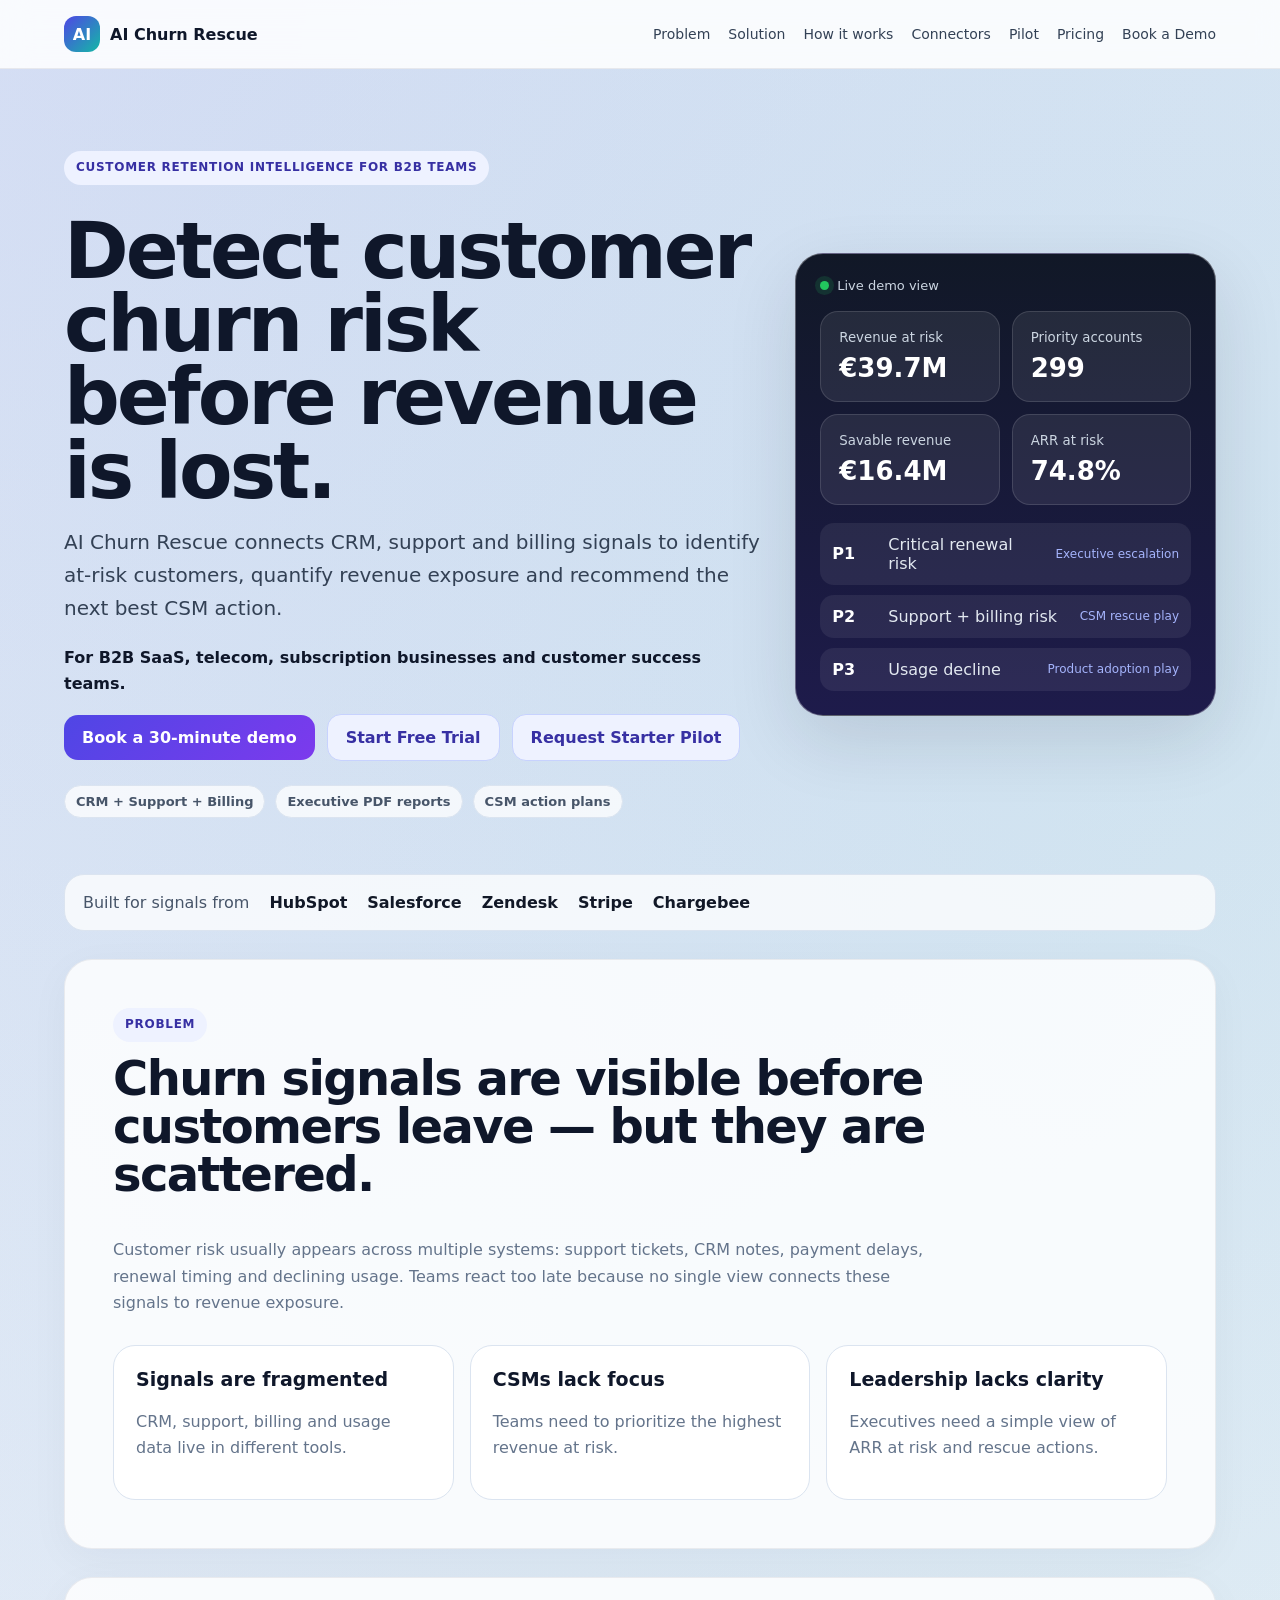
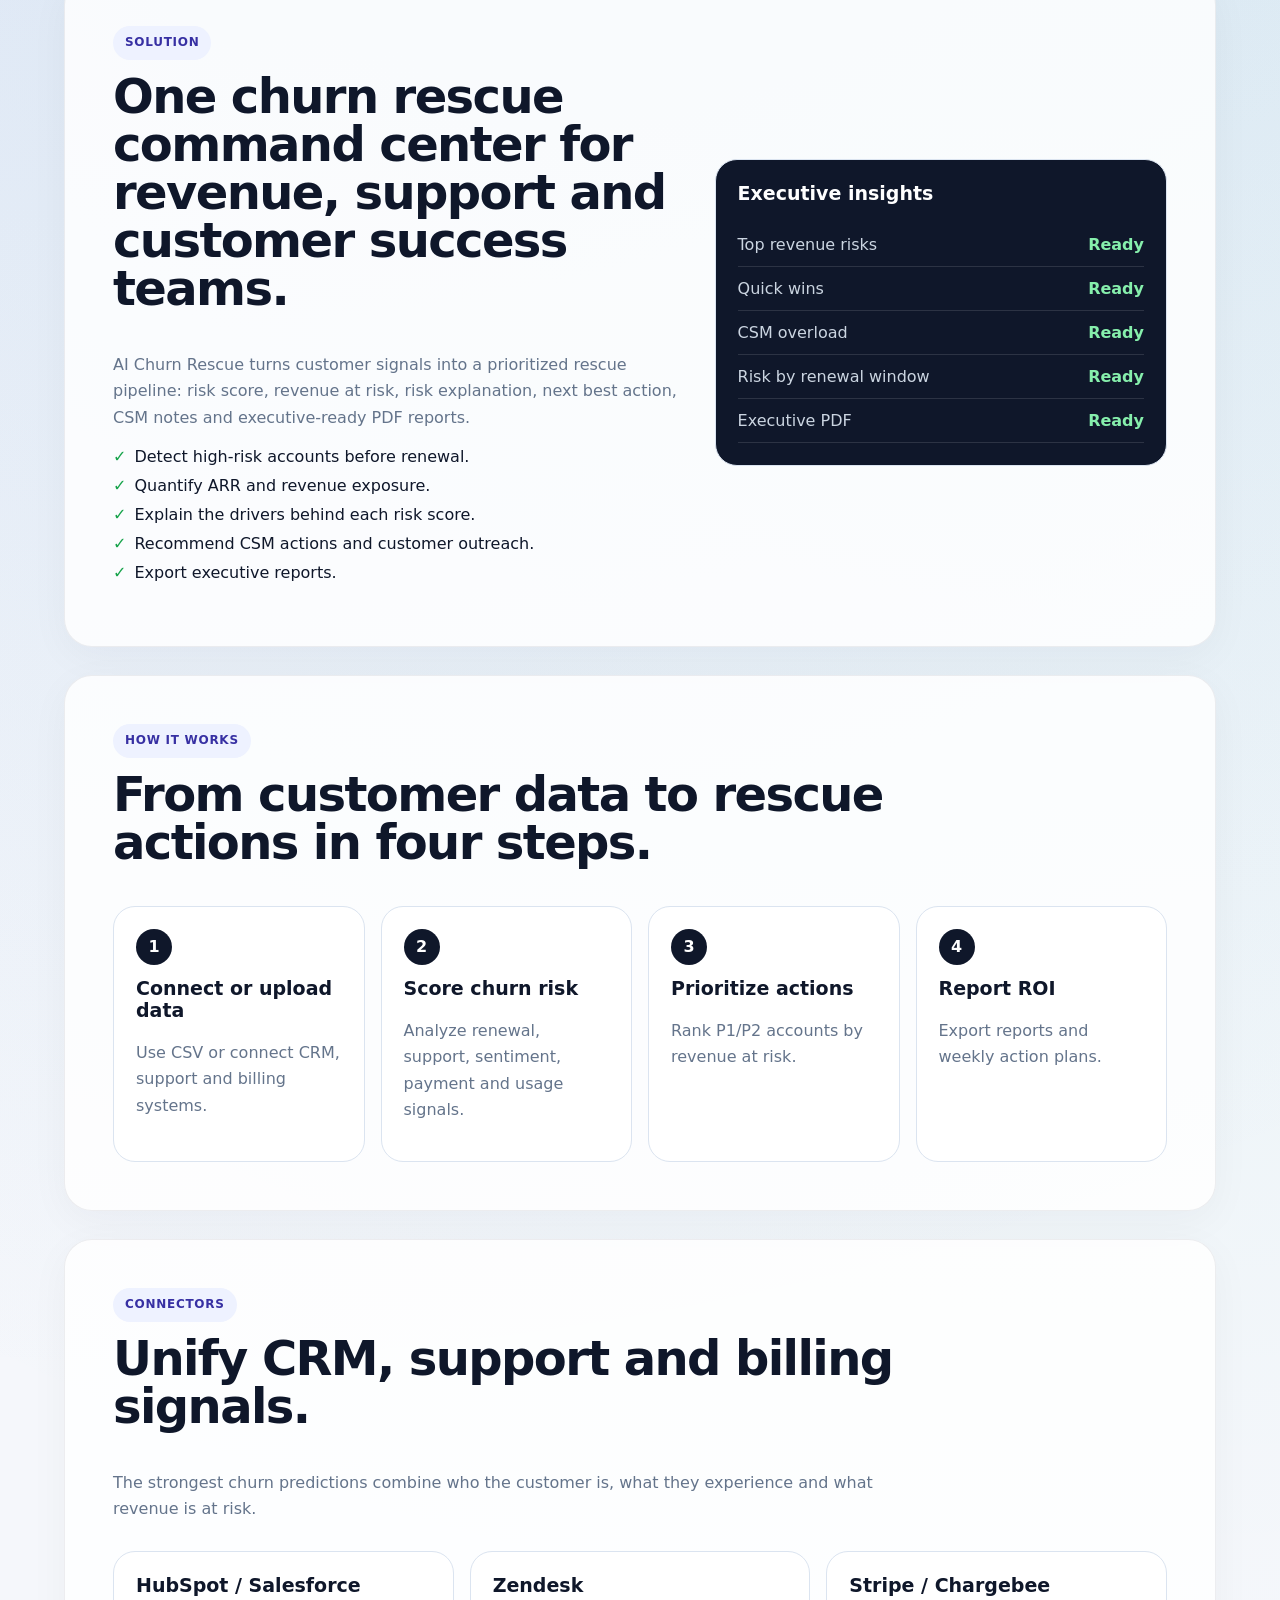
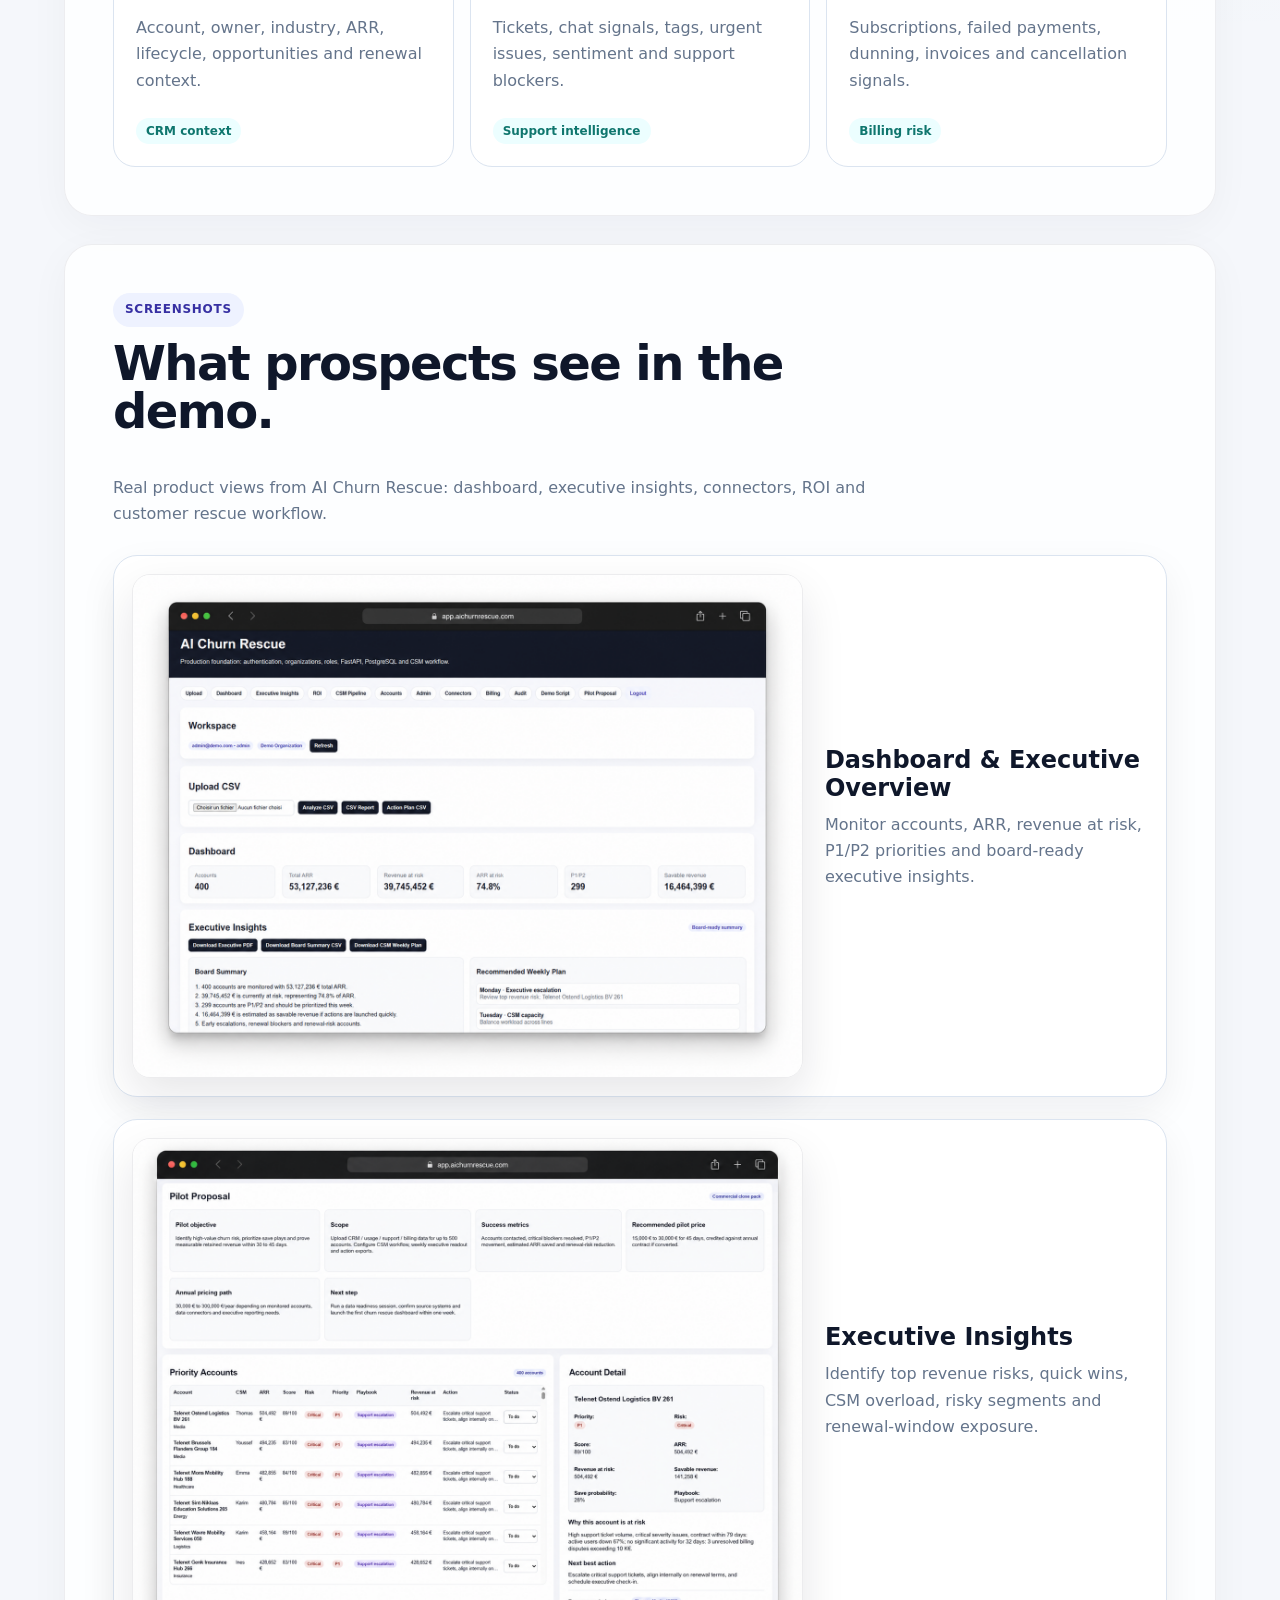
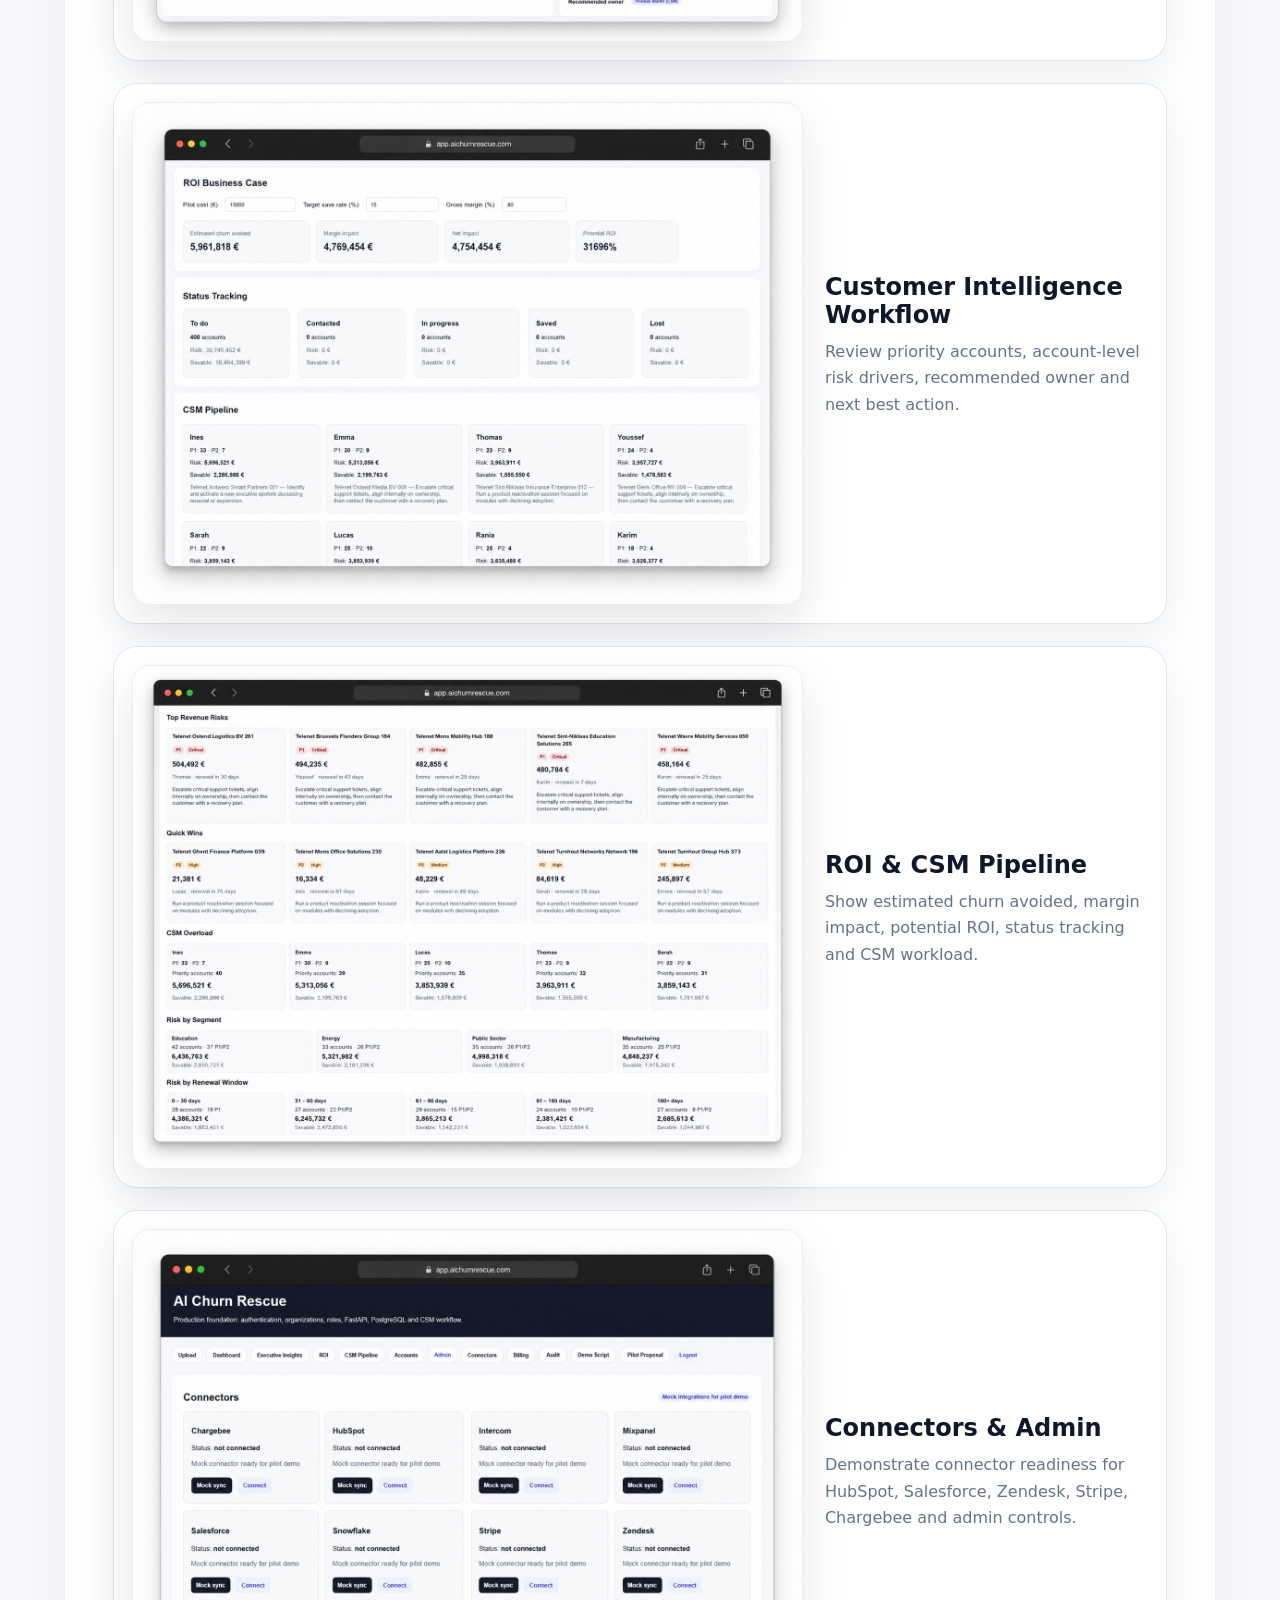
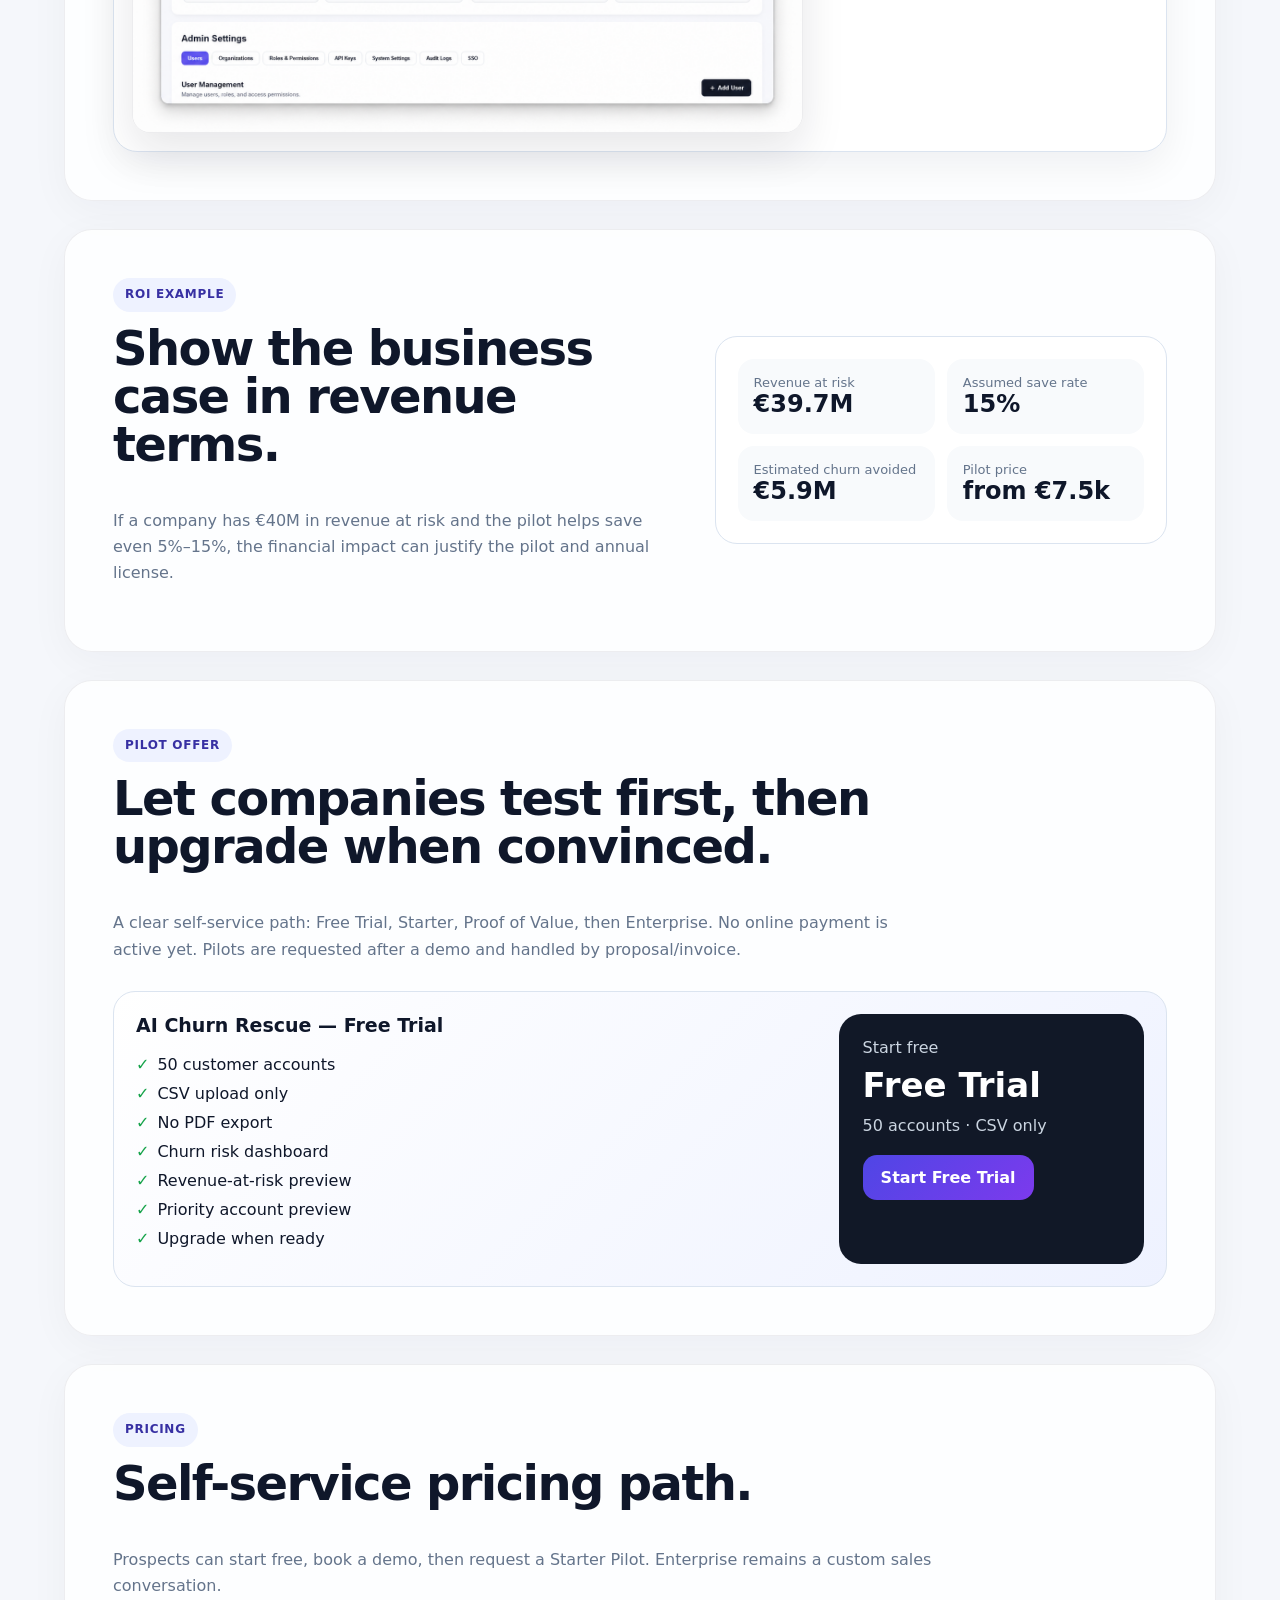
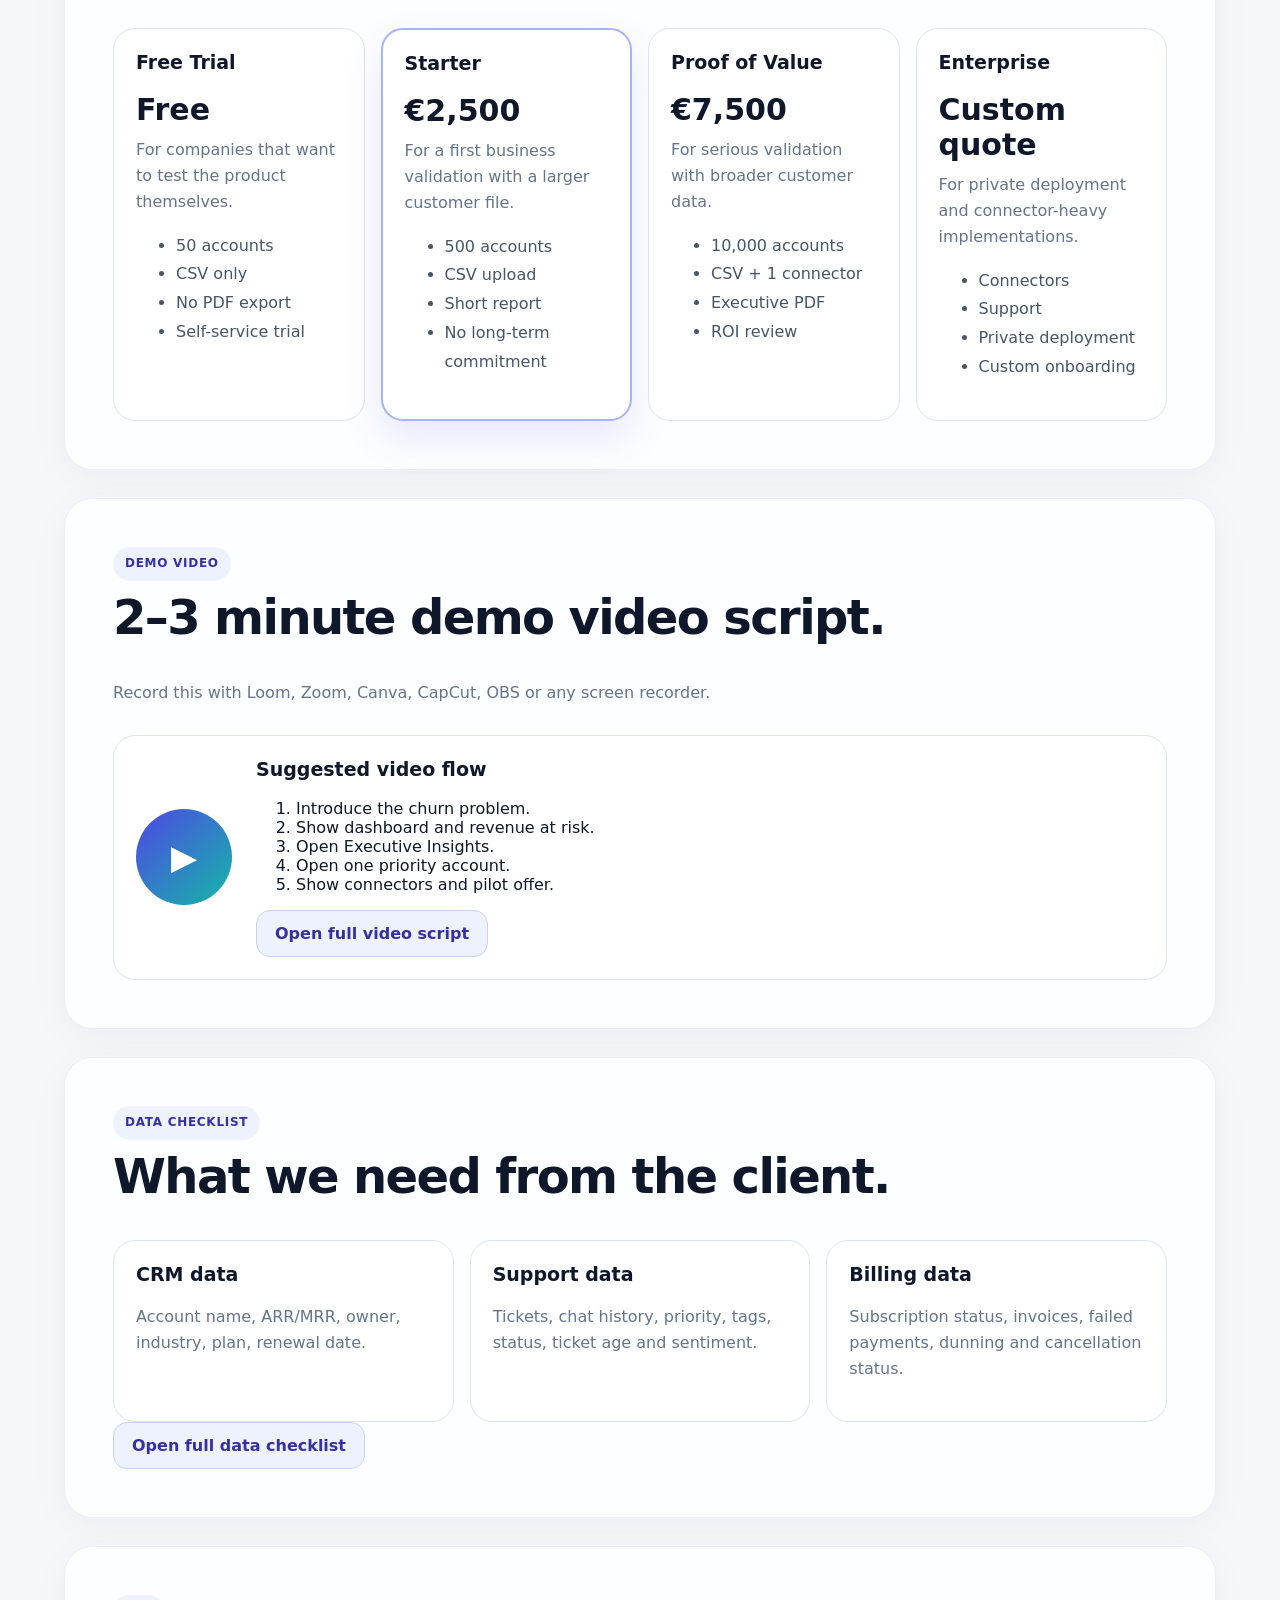
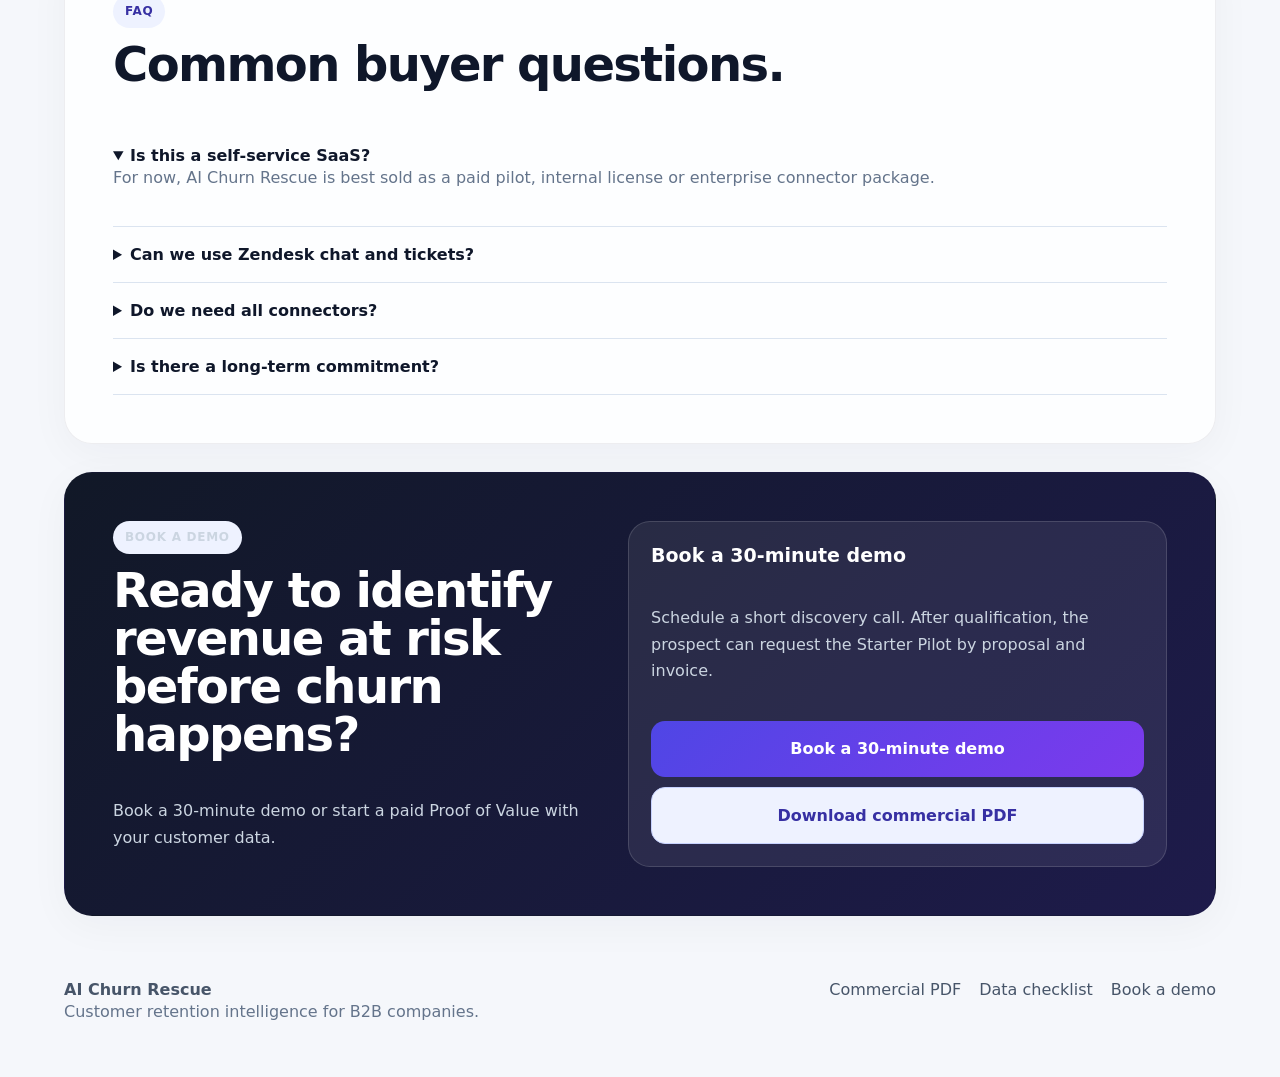
==== commit 156eaf8a: "Add files via upload Fix website files with correct V29 site version" ====
--- a/index.html
+++ b/index.html
@@ -2,476 +2,172 @@
 <html lang="en">
 <head>
   <meta charset="UTF-8" />
-  <title>AI Churn Rescue SaaS</title>
+  <meta name="viewport" content="width=device-width, initial-scale=1.0" />
+  <title>AI Churn Rescue — Detect Customer Churn Risk Before Revenue Is Lost</title>
+  <meta name="description" content="AI Churn Rescue connects CRM, support and billing signals to identify at-risk customers, quantify revenue exposure and recommend the next best CSM action." />
   <link rel="stylesheet" href="./styles.css" />
 </head>
 <body>
-  <header>
-    <h1>AI Churn Rescue</h1>
-    <p>Cloud-ready revenue retention command center for executive teams, CSM leaders and growth operators.</p>
+  <header class="site-header">
+    <a class="brand" href="#top"><span class="brand-mark">AI</span><span>AI Churn Rescue</span></a>
+    <nav>
+      <a href="#problem">Problem</a><a href="#solution">Solution</a><a href="#how">How it works</a>
+      <a href="#connectors">Connectors</a><a href="#pilot">Pilot</a><a href="#pricing">Pricing</a><a href="#demo">Book a Demo</a>
+    </nav>
   </header>
 
-  <main>
-    <section class="panel" id="loginPanel">
-      <h2>Login or Start Free Trial</h2>
-      <p class="hint">Demo credentials: <strong>admin@demo.com</strong> / <strong>admin123</strong></p>
-      <div class="row">
-        <label>API URL</label>
-        <input id="apiUrl" value="http://localhost:8000" />
-        <label>Email</label>
-        <input id="email" value="admin@demo.com" />
-        <label>Password</label>
-        <input id="password" type="password" value="admin123" />
-        <button onclick="login()">Login</button>
+  <main id="top">
+    <section class="hero">
+      <div class="hero-copy">
+        <p class="eyebrow">Customer retention intelligence for B2B teams</p>
+        <h1>Detect customer churn risk before revenue is lost.</h1>
+        <p class="hero-subtitle">AI Churn Rescue connects CRM, support and billing signals to identify at-risk customers, quantify revenue exposure and recommend the next best CSM action.</p>
+        <p class="for-who">For B2B SaaS, telecom, subscription businesses and customer success teams.</p>
+        <div class="hero-actions">
+          <a class="button primary" href="#demo">Book a 30-minute demo</a>
+          <a class="button secondary" href="#pilot">Start Free Trial</a><a class="button secondary" href="#demo">Request Starter Pilot</a>
+        </div>
+        <div class="trust-row"><span>CRM + Support + Billing</span><span>Executive PDF reports</span><span>CSM action plans</span></div>
       </div>
-      <p id="loginStatus" class="status"></p>
-
-      <div class="signup-box">
-        <h3>Create Free Trial Workspace</h3>
-        <p class="hint">Free Trial includes 50 accounts, CSV upload only and no PDF export.</p>
-        <div class="row">
-          <label>Company</label>
-          <input id="signupCompany" placeholder="Acme SaaS" />
-          <label>Full name</label>
-          <input id="signupName" placeholder="Your name" />
-          <label>Work email</label>
-          <input id="signupEmail" placeholder="you@company.com" />
-          <label>Password</label>
-          <input id="signupPassword" type="password" placeholder="Choose a password" />
-          <button class="secondary" onclick="signup()">Start free trial</button>
+      <div class="hero-card">
+        <div class="card-topline"><span class="status-dot"></span> Live demo view</div>
+        <div class="metric-grid">
+          <div><small>Revenue at risk</small><strong>€39.7M</strong></div>
+          <div><small>Priority accounts</small><strong>299</strong></div>
+          <div><small>Savable revenue</small><strong>€16.4M</strong></div>
+          <div><small>ARR at risk</small><strong>74.8%</strong></div>
         </div>
-        <p id="signupStatus" class="status"></p>
+        <div class="risk-list">
+          <div><b>P1</b><span>Critical renewal risk</span><em>Executive escalation</em></div>
+          <div><b>P2</b><span>Support + billing risk</span><em>CSM rescue play</em></div>
+          <div><b>P3</b><span>Usage decline</span><em>Product adoption play</em></div>
+        </div>
       </div>
     </section>
 
-    <section id="appPanel" style="display:none;">
-      <nav class="quick-nav">
-        <a href="#home">Home</a>
-        <a href="#value-prop">Value Proposition</a>
-        <a href="#how-it-works">How it works</a>
-        <a href="#security">Security</a>
-        <a href="#commercial-ready">Commercial Ready</a>
-        <a href="#system-status">System Status</a>
-        <a href="#deployment-ready">Deployment Ready</a>
-        <a href="#upload">Upload</a>
-        <a href="#dashboard">Dashboard</a>
-        <a href="#executive">Executive Insights</a>
-        <a href="#roi">ROI</a>
-        <a href="#pipeline">CSM Pipeline</a>
-        <a href="#accounts">Accounts</a>
-        <a href="#admin">Admin</a>
-        <a href="#connectors">Connectors</a>
-        <a href="#real-connectors">Real Connectors</a>
-        <a href="#customer-intelligence">Customer Intelligence</a>
-        <a href="#sync-jobs">Sync Jobs</a>
-        <a href="#self-service">Self-Service Plans</a>
-        <a href="#billing">Billing</a>
-        <a href="#audit">Audit</a>
-        <a href="#demo-script">Demo Script</a>
-        <a href="#pilot-proposal">Pilot Proposal</a>
-        <button class="secondary" onclick="logout()">Logout</button>
-      </nav>
+    <section class="logos"><span>Built for signals from</span><strong>HubSpot</strong><strong>Salesforce</strong><strong>Zendesk</strong><strong>Stripe</strong><strong>Chargebee</strong></section>
 
-      <section class="panel compact">
-        <h2>Workspace</h2>
-        <div class="row">
-          <span class="pill" id="userBadge">User</span>
-          <span class="pill" id="orgBadge">Organization</span>
-          <button onclick="loadEverything()">Refresh</button>
-        </div>
-      </section>
+    <section class="section" id="problem">
+      <div class="section-head"><p class="eyebrow">Problem</p><h2>Churn signals are visible before customers leave — but they are scattered.</h2><p>Customer risk usually appears across multiple systems: support tickets, CRM notes, payment delays, renewal timing and declining usage. Teams react too late because no single view connects these signals to revenue exposure.</p></div>
+      <div class="cards three">
+        <article class="card"><h3>Signals are fragmented</h3><p>CRM, support, billing and usage data live in different tools.</p></article>
+        <article class="card"><h3>CSMs lack focus</h3><p>Teams need to prioritize the highest revenue at risk.</p></article>
+        <article class="card"><h3>Leadership lacks clarity</h3><p>Executives need a simple view of ARR at risk and rescue actions.</p></article>
+      </div>
+    </section>
 
+    <section class="section split" id="solution">
+      <div><p class="eyebrow">Solution</p><h2>One churn rescue command center for revenue, support and customer success teams.</h2><p>AI Churn Rescue turns customer signals into a prioritized rescue pipeline: risk score, revenue at risk, risk explanation, next best action, CSM notes and executive-ready PDF reports.</p>
+        <ul class="checklist"><li>Detect high-risk accounts before renewal.</li><li>Quantify ARR and revenue exposure.</li><li>Explain the drivers behind each risk score.</li><li>Recommend CSM actions and customer outreach.</li><li>Export executive reports.</li></ul>
+      </div>
+      <div class="panel-preview"><h3>Executive insights</h3><div><span>Top revenue risks</span><b>Ready</b></div><div><span>Quick wins</span><b>Ready</b></div><div><span>CSM overload</span><b>Ready</b></div><div><span>Risk by renewal window</span><b>Ready</b></div><div><span>Executive PDF</span><b>Ready</b></div></div>
+    </section>
 
-      <section class="panel" id="commercial-ready">
-        <div class="section-head">
-          <h2>Commercial Readiness</h2>
-          <span class="pill success">Pilot-ready SaaS story</span>
-        </div>
-        <div class="cards four" id="commercialReadinessCards">
-          <div class="card"><h3>Stage</h3><p>Load demo data to calculate current commercial readiness.</p></div>
-          <div class="card"><h3>Offer</h3><p>Free Trial → Starter €2,500 → Proof of Value €7,500 → Enterprise custom quote.</p></div>
-          <div class="card"><h3>ICP</h3><p>B2B companies with recurring revenue, CSM teams and usage/support data.</p></div>
-          <div class="card"><h3>Close path</h3><p>Validate ARR saved, then convert to annual SaaS contract.</p></div>
-        </div>
-        <div class="row"><button onclick="loadCommercialReadiness()">Refresh Commercial Readiness</button></div>
-      </section>
+    <section class="section" id="how">
+      <div class="section-head"><p class="eyebrow">How it works</p><h2>From customer data to rescue actions in four steps.</h2></div>
+      <div class="steps"><div class="step"><b>1</b><h3>Connect or upload data</h3><p>Use CSV or connect CRM, support and billing systems.</p></div><div class="step"><b>2</b><h3>Score churn risk</h3><p>Analyze renewal, support, sentiment, payment and usage signals.</p></div><div class="step"><b>3</b><h3>Prioritize actions</h3><p>Rank P1/P2 accounts by revenue at risk.</p></div><div class="step"><b>4</b><h3>Report ROI</h3><p>Export reports and weekly action plans.</p></div></div>
+    </section>
 
-      <section class="panel" id="system-status">
-        <div class="section-head">
-          <h2>System Status</h2>
-          <span class="pill">Operational visibility</span>
-        </div>
-        <div class="cards four" id="systemStatusCards">
-          <div class="card"><h3>Backend</h3><p>Refresh status after login.</p></div>
-          <div class="card"><h3>Database</h3><p>Waiting for health check.</p></div>
-          <div class="card"><h3>Data volume</h3><p>0 accounts loaded.</p></div>
-          <div class="card"><h3>Latency</h3><p>Not measured yet.</p></div>
-        </div>
-        <div class="row"><button onclick="loadSystemStatus()">Refresh System Status</button></div>
-      </section>
+    <section class="section" id="connectors">
+      <div class="section-head"><p class="eyebrow">Connectors</p><h2>Unify CRM, support and billing signals.</h2><p>The strongest churn predictions combine who the customer is, what they experience and what revenue is at risk.</p></div>
+      <div class="connector-grid"><article class="connector-card"><h3>HubSpot / Salesforce</h3><p>Account, owner, industry, ARR, lifecycle, opportunities and renewal context.</p><span>CRM context</span></article><article class="connector-card"><h3>Zendesk</h3><p>Tickets, chat signals, tags, urgent issues, sentiment and support blockers.</p><span>Support intelligence</span></article><article class="connector-card"><h3>Stripe / Chargebee</h3><p>Subscriptions, failed payments, dunning, invoices and cancellation signals.</p><span>Billing risk</span></article></div>
+    </section>
 
+    <section class="section" id="screenshots">
+      <div class="section-head">
+        <p class="eyebrow">Screenshots</p>
+        <h2>What prospects see in the demo.</h2>
+        <p>Real product views from AI Churn Rescue: dashboard, executive insights, connectors, ROI and customer rescue workflow.</p>
+      </div>
 
-      <section class="panel" id="deployment-ready">
-        <div class="section-head">
-          <h2>Deployment Readiness</h2>
-          <span class="pill success">Scale-ready foundation</span>
-        </div>
-        <div class="cards four" id="deploymentReadinessCards">
-          <div class="card"><h3>Environment</h3><p>Local demo ready. Refresh after login for production checks.</p></div>
-          <div class="card"><h3>Security</h3><p>JWT, roles, tenant scoping and audit log foundations.</p></div>
-          <div class="card"><h3>Scale path</h3><p>Managed Postgres, HTTPS, CI/CD and monitoring.</p></div>
-          <div class="card"><h3>Next milestone</h3><p>Deploy a live pilot instance for a prospect.</p></div>
-        </div>
-        <div class="row">
-          <button onclick="loadDeploymentReadiness()">Refresh Deployment Readiness</button>
-        </div>
-      </section>
+      <div class="screenshot-showcase">
+        <article class="screenshot-feature">
+          <img src="./assets/screenshots/dashboard-executive-overview.png" alt="AI Churn Rescue dashboard and executive overview" />
+          <div>
+            <h3>Dashboard & Executive Overview</h3>
+            <p>Monitor accounts, ARR, revenue at risk, P1/P2 priorities and board-ready executive insights.</p>
+          </div>
+        </article>
 
-      <section class="panel" id="upload">
-        <h2>Upload CSV</h2>
-        <div class="row">
-          <input id="csvFile" type="file" accept=".csv" />
-          <button onclick="uploadCsv()">Analyze CSV</button>
-          <button class="secondary" onclick="loadDemoData()">Load Demo Data</button>
-          <button onclick="downloadCsv()">CSV Report</button>
-          <button onclick="downloadActionPlan()">Action Plan CSV</button>
-        </div>
-        <p id="status" class="status"></p>
-      </section>
+        <article class="screenshot-feature">
+          <img src="./assets/screenshots/customer-intelligence-executive-insights.png" alt="AI Churn Rescue executive insights and revenue risk analysis" />
+          <div>
+            <h3>Executive Insights</h3>
+            <p>Identify top revenue risks, quick wins, CSM overload, risky segments and renewal-window exposure.</p>
+          </div>
+        </article>
 
+        <article class="screenshot-feature">
+          <img src="./assets/screenshots/priority-accounts-account-detail.png" alt="AI Churn Rescue priority accounts and customer intelligence workflow" />
+          <div>
+            <h3>Customer Intelligence Workflow</h3>
+            <p>Review priority accounts, account-level risk drivers, recommended owner and next best action.</p>
+          </div>
+        </article>
 
-      <section class="panel" id="data-quality">
-        <div class="section-head">
-          <h2>Data Quality</h2>
-          <span class="pill success">B2B trust layer</span>
-        </div>
-        <p class="hint">Shows whether the uploaded file has enough customer signals to make churn scores reliable.</p>
-        <div class="cards four" id="dataQualityCards">
-          <div class="card"><h3>Quality score</h3><p>Upload a CSV to calculate.</p></div>
-          <div class="card"><h3>Required columns</h3><p>Waiting for data.</p></div>
-          <div class="card"><h3>Valid accounts</h3><p>0</p></div>
-          <div class="card"><h3>Risk confidence</h3><p>Waiting for data.</p></div>
-        </div>
-        <div class="cards two" id="dataQualityDetails">
-          <div class="card"><h3>Present columns</h3><p>Waiting for upload.</p></div>
-          <div class="card"><h3>Warnings</h3><p>No data uploaded yet.</p></div>
-        </div>
-        <div class="row"><button onclick="loadDataQuality()">Refresh Data Quality</button></div>
-      </section>
+        <article class="screenshot-feature">
+          <img src="./assets/screenshots/roi-csm-pipeline.png" alt="AI Churn Rescue ROI business case and CSM pipeline" />
+          <div>
+            <h3>ROI & CSM Pipeline</h3>
+            <p>Show estimated churn avoided, margin impact, potential ROI, status tracking and CSM workload.</p>
+          </div>
+        </article>
 
-      <section class="panel" id="dashboard">
-        <h2>Dashboard</h2>
-        <div class="metrics">
-          <div><small>Accounts</small><strong id="accountsMetric">0</strong></div>
-          <div><small>Total ARR</small><strong id="arr">€0</strong></div>
-          <div><small>Revenue at risk</small><strong id="risk">€0</strong></div>
-          <div><small>ARR at risk</small><strong id="riskRate">0%</strong></div>
-          <div><small>P1/P2</small><strong id="p1p2">0</strong></div>
-          <div><small>Savable revenue</small><strong id="savable">€0</strong></div>
-        </div>
-      </section>
+        <article class="screenshot-feature">
+          <img src="./assets/screenshots/connectors-admin.png" alt="AI Churn Rescue connectors and admin settings" />
+          <div>
+            <h3>Connectors & Admin</h3>
+            <p>Demonstrate connector readiness for HubSpot, Salesforce, Zendesk, Stripe, Chargebee and admin controls.</p>
+          </div>
+        </article>
+      </div>
+    </section>
 
+    <section class="section split" id="roi">
+      <div><p class="eyebrow">ROI example</p><h2>Show the business case in revenue terms.</h2><p>If a company has €40M in revenue at risk and the pilot helps save even 5%–15%, the financial impact can justify the pilot and annual license.</p></div>
+      <div class="roi-box"><div><span>Revenue at risk</span><b>€39.7M</b></div><div><span>Assumed save rate</span><b>15%</b></div><div><span>Estimated churn avoided</span><b>€5.9M</b></div><div><span>Pilot price</span><b>from €7.5k</b></div></div>
+    </section>
 
-      <section class="panel" id="executive">
-        <div class="section-head">
-          <h2>Executive Insights</h2>
-          <span class="pill success">Investor demo ready</span>
-          <span class="pill">Board-ready summary</span>
-        </div>
-        <div class="row executive-actions">
-          <button onclick="downloadExecutivePdf()">Download Executive PDF</button>
-          <button onclick="downloadPilotReportPdf()">Download Pilot Report PDF</button>
-          <button onclick="downloadBoardSummary()">Download Board Summary CSV</button>
-          <button onclick="downloadCsmWeeklyPlan()">Download CSM Weekly Plan</button>
-        </div>
+    <section class="section pilot" id="pilot">
+      <div class="section-head"><p class="eyebrow">Pilot offer</p><h2>Let companies test first, then upgrade when convinced.</h2><p>A clear self-service path: Free Trial, Starter, Proof of Value, then Enterprise. No online payment is active yet. Pilots are requested after a demo and handled by proposal/invoice.</p></div>
+      <div class="pilot-card"><div><h3>AI Churn Rescue — Free Trial</h3><ul class="checklist"><li>50 customer accounts</li><li>CSV upload only</li><li>No PDF export</li><li>Churn risk dashboard</li><li>Revenue-at-risk preview</li><li>Priority account preview</li><li>Upgrade when ready</li></ul></div><div class="pilot-price"><span>Start free</span><strong>Free Trial</strong><p>50 accounts · CSV only</p><a class="button primary" href="#demo">Start Free Trial</a></div></div>
+    </section>
 
-        <div class="executive-layout">
-          <div class="card">
-            <h3>Board Summary</h3>
-            <ol id="boardSummary" class="summary-list"></ol>
-          </div>
-          <div class="card">
-            <h3>Recommended Weekly Plan</h3>
-            <div id="weeklyPlan" class="mini-list"></div>
-          </div>
-        </div>
+    <section class="section" id="pricing">
+      <div class="section-head"><p class="eyebrow">Pricing</p><h2>Self-service pricing path.</h2><p>Prospects can start free, book a demo, then request a Starter Pilot. Enterprise remains a custom sales conversation.</p></div>
+      <div class="pricing-grid pricing-grid-four"><article class="price-card"><h3>Free Trial</h3><strong>Free</strong><p>For companies that want to test the product themselves.</p><ul><li>50 accounts</li><li>CSV only</li><li>No PDF export</li><li>Self-service trial</li></ul></article><article class="price-card highlighted"><h3>Starter</h3><strong>€2,500</strong><p>For a first business validation with a larger customer file.</p><ul><li>500 accounts</li><li>CSV upload</li><li>Short report</li><li>No long-term commitment</li></ul></article><article class="price-card"><h3>Proof of Value</h3><strong>€7,500</strong><p>For serious validation with broader customer data.</p><ul><li>10,000 accounts</li><li>CSV + 1 connector</li><li>Executive PDF</li><li>ROI review</li></ul></article><article class="price-card"><h3>Enterprise</h3><strong>Custom quote</strong><p>For private deployment and connector-heavy implementations.</p><ul><li>Connectors</li><li>Support</li><li>Private deployment</li><li>Custom onboarding</li></ul></article></div>
+    </section>
 
-        <h3>Top Revenue Risks</h3>
-        <div id="topRevenueRisks" class="cards five"></div>
+    <section class="section" id="video">
+      <div class="section-head"><p class="eyebrow">Demo video</p><h2>2–3 minute demo video script.</h2><p>Record this with Loom, Zoom, Canva, CapCut, OBS or any screen recorder.</p></div>
+      <div class="video-box"><div class="play-button">▶</div><div><h3>Suggested video flow</h3><ol><li>Introduce the churn problem.</li><li>Show dashboard and revenue at risk.</li><li>Open Executive Insights.</li><li>Open one priority account.</li><li>Show connectors and pilot offer.</li></ol><a class="button secondary" href="./demo-video-script.html">Open full video script</a></div></div>
+    </section>
 
-        <h3>Quick Wins</h3>
-        <div id="quickWins" class="cards five"></div>
+    <section class="section" id="data-checklist">
+      <div class="section-head"><p class="eyebrow">Data checklist</p><h2>What we need from the client.</h2></div>
+      <div class="cards three"><article class="card"><h3>CRM data</h3><p>Account name, ARR/MRR, owner, industry, plan, renewal date.</p></article><article class="card"><h3>Support data</h3><p>Tickets, chat history, priority, tags, status, ticket age and sentiment.</p></article><article class="card"><h3>Billing data</h3><p>Subscription status, invoices, failed payments, dunning and cancellation status.</p></article></div>
+      <a class="button secondary" href="./data-checklist.html">Open full data checklist</a>
+    </section>
 
-        <h3>CSM Overload</h3>
-        <div id="csmOverload" class="cards five"></div>
+    <section class="section faq" id="faq">
+      <div class="section-head"><p class="eyebrow">FAQ</p><h2>Common buyer questions.</h2></div>
+      <details open><summary>Is this a self-service SaaS?</summary><p>For now, AI Churn Rescue is best sold as a paid pilot, internal license or enterprise connector package.</p></details>
+      <details><summary>Can we use Zendesk chat and tickets?</summary><p>Yes. Zendesk can provide support pressure, tickets, tags, urgency, sentiment and cancellation signals.</p></details>
+      <details><summary>Do we need all connectors?</summary><p>No. A pilot can start with CSV or one connector. The strongest results come from CRM + support + billing together.</p></details>
+      <details><summary>Is there a long-term commitment?</summary><p>No. The 30-day Proof of Value has no required long-term commitment.</p></details>
+    </section>
 
-        <h3>Risk by Segment</h3>
-        <div id="segmentRisk" class="cards"></div>
-
-        <h3>Risk by Renewal Window</h3>
-        <div id="renewalRisk" class="cards"></div>
-      </section>
-
-      <section class="panel" id="roi">
-        <h2>ROI Business Case</h2>
-        <div class="row">
-          <label>Pilot cost (€)</label><input id="pilotCost" type="number" value="2500" onchange="renderRoi()" />
-          <label>Target save rate (%)</label><input id="targetSaveRate" type="number" value="15" onchange="renderRoi()" />
-          <label>Gross margin (%)</label><input id="grossMargin" type="number" value="80" onchange="renderRoi()" />
-        </div>
-        <div class="metrics">
-          <div><small>Estimated churn avoided</small><strong id="expectedSaved">€0</strong></div>
-          <div><small>Margin impact</small><strong id="marginImpact">€0</strong></div>
-          <div><small>Net impact</small><strong id="netImpact">€0</strong></div>
-          <div><small>Potential ROI</small><strong id="roiMetric">0%</strong></div>
-        </div>
-      </section>
-
-      <section class="panel"><h2>Status Tracking</h2><div id="statusGrid" class="cards five"></div></section>
-      <section class="panel" id="pipeline"><h2>CSM Pipeline</h2><div id="pipelineGrid" class="cards"></div></section>
-
-      <section class="panel">
-        <h2>Account Filters</h2>
-        <div class="row">
-          <input id="search" placeholder="Search account..." oninput="loadAccounts()" />
-          <select id="priorityFilter" onchange="loadAccounts()">
-            <option value="">All priorities</option><option value="P1">P1</option><option value="P2">P2</option><option value="P3">P3</option><option value="P4">P4</option>
-          </select>
-          <select id="riskFilter" onchange="loadAccounts()">
-            <option value="">All risks</option><option value="Critical">Critical</option><option value="High">High</option><option value="Medium">Medium</option><option value="Low">Low</option>
-          </select>
-          <select id="csmFilter" onchange="loadAccounts()"><option value="">All CSMs</option></select>
-          <select id="playbookFilter" onchange="loadAccounts()"><option value="">All playbooks</option></select>
-          <input id="minArr" type="number" placeholder="Min ARR" onchange="loadAccounts()" />
-        </div>
-      </section>
-
-
-      <section class="panel" id="admin">
-        <div class="section-head">
-          <h2>Admin Settings</h2>
-          <span class="pill">RBAC enabled</span>
-        </div>
-        <div class="cards">
-          <div class="card">
-            <h3>Invite user</h3>
-            <div class="row vertical">
-              <input id="newUserEmail" placeholder="email@company.com" />
-              <input id="newUserName" placeholder="Full name" />
-              <select id="newUserRole">
-                <option value="csm">CSM</option>
-                <option value="manager">Manager</option>
-                <option value="executive">Executive</option>
-                <option value="admin">Admin</option>
-              </select>
-              <input id="newUserPassword" value="changeme123" />
-              <button onclick="createUser()">Create user</button>
-            </div>
-          </div>
-          <div class="card">
-            <h3>Users</h3>
-            <div id="usersList" class="mini-list"></div>
-          </div>
-          <div class="card">
-            <h3>Organization</h3>
-            <p id="organizationInfo" class="muted">Loading...</p>
-          </div>
-          <div class="card">
-            <h3>Roles</h3>
-            <p class="muted">Admin: full access<br>Manager: upload, sync, reports<br>CSM: account workflow<br>Executive: dashboard view</p>
-          </div>
-        </div>
-      </section>
-
-
-
-      <section class="panel" id="customer-intelligence">
-        <div class="section-head">
-          <h2>Multi-Connector Customer Intelligence</h2>
-          <span class="pill success">CRM + Support + Billing</span>
-        </div>
-        <p class="hint">This section explains how HubSpot/Salesforce, Zendesk, Stripe and Chargebee combine into one churn rescue score.</p>
-        <div class="cards four" id="customerDataMapCards">
-          <div class="card"><h3>CRM</h3><p>HubSpot / Salesforce: account, ARR, owner, renewal and relationship context.</p></div>
-          <div class="card"><h3>Support</h3><p>Zendesk: tickets, chat, complaints, urgency, sentiment and cancellation tags.</p></div>
-          <div class="card"><h3>Billing</h3><p>Stripe / Chargebee: subscription status, failed payments, dunning and billing risk.</p></div>
-          <div class="card"><h3>Unified output</h3><p>Risk score, priority, revenue at risk, explanation and next best action.</p></div>
-        </div>
-        <div class="row">
-          <button onclick="loadCustomerDataMap()">Refresh Data Map</button>
-          <button onclick="loadConnectorReadiness()">Connector Readiness</button>
-          <button class="secondary" onclick="syncUnifiedCustomerIntelligence()">Sync Unified Demo Data</button>
-        </div>
-        <div class="cards four" id="connectorReadinessCards">
-          <div class="card"><h3>Coverage</h3><p>Configure or sync connectors to calculate signal coverage.</p></div>
-          <div class="card"><h3>Best stack</h3><p>CRM + Zendesk + Billing.</p></div>
-          <div class="card"><h3>Sales value</h3><p>More sources = stronger churn explanation.</p></div>
-          <div class="card"><h3>Status</h3><p>Ready for paid implementation.</p></div>
-        </div>
-        <p id="customerIntelligenceStatus" class="status"></p>
-      </section>
-
-      <section class="panel" id="real-connectors">
-        <div class="section-head">
-          <h2>Real Connectors</h2>
-          <span class="pill success">HubSpot / Salesforce / Zendesk / Stripe / Chargebee</span>
-        </div>
-        <p class="hint">Configure real API credentials for paid pilots. For demos without credentials, sync generates realistic normalized accounts so the sales flow remains stable.</p>
-        <div class="cards four" id="connectorCatalogCards">
-          <div class="card"><h3>HubSpot</h3><p>CRM companies, contacts and lifecycle signals.</p></div>
-          <div class="card"><h3>Salesforce</h3><p>Accounts, opportunities, renewals and owner data.</p></div>
-          <div class="card"><h3>Zendesk</h3><p>Support pressure, ticket age and customer frustration.</p></div>
-          <div class="card"><h3>Stripe / Chargebee</h3><p>Subscriptions, payment delays and billing risk.</p></div>
-        </div>
-        <div class="connector-setup">
-          <h3>Configure connector</h3>
-          <div class="row">
-            <label>Connector</label>
-            <select id="realConnectorKey">
-              <option value="hubspot">HubSpot</option>
-              <option value="salesforce">Salesforce</option>
-              <option value="zendesk">Zendesk</option>
-              <option value="stripe">Stripe</option>
-              <option value="chargebee">Chargebee</option>
-            </select>
-            <label>API key / token</label>
-            <input id="realConnectorToken" placeholder="Paste API token for real pilot, or leave empty for demo-safe mode" />
-            <label>Instance / subdomain / site</label>
-            <input id="realConnectorInstance" placeholder="Salesforce URL, Zendesk subdomain, Chargebee site..." />
-            <label>Sync frequency</label>
-            <select id="realConnectorFrequency">
-              <option value="manual">Manual</option>
-              <option value="hourly">Hourly</option>
-              <option value="daily">Daily</option>
-            </select>
-          </div>
-          <div class="row">
-            <button onclick="setupRealConnector()">Save Connector</button>
-            <button onclick="testRealConnector()">Test Connection</button>
-            <button onclick="syncRealConnector(false)">Sync Additive</button>
-            <button class="secondary" onclick="syncRealConnector(true)">Sync & Replace Data</button>
-            <button onclick="loadConnectorCatalog()">Refresh Catalog</button>
-          </div>
-          <p id="realConnectorStatus" class="status"></p>
-        </div>
-      </section>
-
-      <section class="panel" id="sync-jobs">
-        <div class="section-head">
-          <h2>Sync Jobs</h2>
-          <span class="pill">Automatic sync foundation</span>
-        </div>
-        <div class="cards four" id="autoSyncPlanCards">
-          <div class="card"><h3>Scheduler-ready</h3><p>Manual sync endpoints are ready for a background worker.</p></div>
-          <div class="card"><h3>CRM</h3><p>HubSpot / Salesforce every 6 hours.</p></div>
-          <div class="card"><h3>Support</h3><p>Zendesk every 2 hours.</p></div>
-          <div class="card"><h3>Billing</h3><p>Stripe / Chargebee daily.</p></div>
-        </div>
-        <div class="row">
-          <button onclick="loadSyncJobs()">Refresh Sync Jobs</button>
-          <button onclick="loadAutoSyncPlan()">Refresh Auto-Sync Plan</button>
-        </div>
-        <table>
-          <thead><tr><th>Started</th><th>Connector</th><th>Status</th><th>Mode</th><th>Records</th><th>Details</th></tr></thead>
-          <tbody id="syncJobsBody"></tbody>
-        </table>
-      </section>
-
-      <section class="panel" id="connectors">
-        <div class="section-head">
-          <h2>Connectors</h2>
-          <span class="pill">Mock integrations for pilot demo</span>
-        </div>
-        <div id="connectorsGrid" class="cards"></div>
-      </section>
-
-
-
-      <section class="panel" id="commercial-funnel">
-        <div class="section-head">
-          <h2>Commercial Funnel</h2>
-          <span class="pill success">No automatic payment yet</span>
-        </div>
-        <div class="cards three">
-          <div class="card"><h3>Start Free Trial</h3><p>50 accounts, CSV only, no PDF export. The prospect can test the product safely.</p></div>
-          <div class="card"><h3>Book a 30-minute demo</h3><p>Discovery call to understand churn context, data sources and business value.</p></div>
-          <div class="card"><h3>Request Starter Pilot</h3><p>Qualified prospects request the €2,500 Starter Pilot, handled by proposal and invoice.</p></div>
-        </div>
-        <div class="row">
-          <button onclick="openManualRequest('demo')">Book a 30-minute demo</button>
-          <button class="secondary" onclick="openManualRequest('starter_pilot')">Request Starter Pilot</button>
-        </div>
-      </section>
-
-      <section class="panel" id="self-service">
-        <div class="section-head">
-          <h2>Self-Service SaaS Plans</h2>
-          <span class="pill success">Manual commercial path</span>
-        </div>
-        <p class="hint">Let interested companies create a workspace, test with CSV data, then book a demo or request a Starter Pilot.</p>
-        <div class="cards four" id="selfServicePlans">
-          <div class="card"><h3>Free Trial</h3><p>50 accounts · CSV only · no PDF export.</p></div>
-          <div class="card"><h3>Starter</h3><p>500 accounts · CSV · short report · €2,500.</p></div>
-          <div class="card"><h3>Proof of Value</h3><p>10,000 accounts · CSV + 1 connector · executive PDF · €7,500.</p></div>
-          <div class="card"><h3>Enterprise</h3><p>Connectors + support + private deployment · custom quote.</p></div>
-        </div>
-        <div class="cards four" id="currentPlanCards">
-          <div class="card"><h3>Current plan</h3><p>Refresh after login.</p></div>
-        </div>
-        <div class="row">
-          <button onclick="loadPlans()">Refresh Plans</button>
-          <a class="button secondary" href="https://calendly.com/hichamipg1/30min" target="_blank">Book upgrade call</a>
-        </div>
-      </section>
-
-      <section class="panel" id="billing">
-        <h2>Pricing & Billing</h2>
-        <div id="billingPanel" class="cards"></div>
-      </section>
-
-      <section class="panel" id="audit">
-        <h2>Audit Log</h2>
-        <div id="auditLog" class="audit-box"></div>
-      </section>
-
-
-      <section class="panel" id="demo-script">
-        <div class="section-head">
-          <h2>Sales Demo Script</h2>
-          <span class="pill">10-minute customer demo</span>
-        </div>
-        <div class="cards">
-          <div class="card"><h3>1. Open with business pain</h3><p>“Your high-value customers often show warning signals before churn. AI Churn Rescue turns those signals into a prioritized rescue pipeline.”</p></div>
-          <div class="card"><h3>2. Show revenue at risk</h3><p>Start with ARR at risk, P1/P2 accounts and savable revenue to make the business case clear.</p></div>
-          <div class="card"><h3>3. Show Executive Insights</h3><p>Use Board Summary, Top Revenue Risks and Risk by Renewal Window to engage leadership.</p></div>
-          <div class="card"><h3>4. Show CSM workflow</h3><p>Open a priority account, explain the risk drivers, then show the recommended action and customer email.</p></div>
-          <div class="card"><h3>5. Show governance</h3><p>Show Admin, Connectors and Audit Log to prove this can become an enterprise SaaS workflow.</p></div>
-          <div class="card"><h3>6. Close with ROI</h3><p>Export the executive PDF and propose a paid pilot focused on measurable retained ARR.</p></div>
-        </div>
-      </section>
-
-      <section class="panel" id="pilot-proposal">
-        <div class="section-head">
-          <h2>Pilot Proposal</h2>
-          <span class="pill">Commercial close pack</span>
-        </div>
-        <div class="cards">
-          <div class="card"><h3>Pilot objective</h3><p>Let companies start on a Free Trial, test with CSV data, then upgrade to Starter or Proof of Value when convinced.</p></div>
-          <div class="card"><h3>Scope</h3><p>Free Trial supports 50 accounts. Starter supports 500 accounts. Proof of Value supports 10,000 accounts plus one connector. Configure CSM workflow, weekly executive readout and action exports.</p></div>
-          <div class="card"><h3>Success metrics</h3><p>Accounts contacted, critical blockers resolved, P1/P2 movement, estimated ARR saved and renewal-risk reduction.</p></div>
-          <div class="card"><h3>Recommended pilot price</h3><p>Free Trial: 50 accounts, CSV only, no PDF export. Starter: 500 accounts, CSV, short report, €2,500. Proof of Value: 10,000 accounts, CSV + 1 connector, executive PDF, €7,500. Enterprise: connectors + support + private deployment, custom quote.</p></div>
-          <div class="card"><h3>Annual pricing path</h3><p>Enterprise path: custom quote for connectors, support and private deployment.</p></div>
-          <div class="card"><h3>Next step</h3><p>Run a data readiness session, confirm source systems and launch the first churn rescue dashboard within one week.</p></div>
-        </div>
-      </section>
-
-      <section class="two-cols" id="accounts">
-        <div class="panel"><div class="section-head"><h2>Priority Accounts</h2><span id="tableCount" class="pill">0 accounts</span></div><div id="accountsTable"></div></div>
-        <div class="panel sticky"><h2>Account Detail</h2><div id="accountDetail" class="detail muted">Select an account in the table.</div></div>
-      </section>
+    <section class="section demo-cta" id="demo">
+      <div><p class="eyebrow">Book a Demo</p><h2>Ready to identify revenue at risk before churn happens?</h2><p>Book a 30-minute demo or start a paid Proof of Value with your customer data.</p></div>
+      <div class="lead-form">
+        <h3>Book a 30-minute demo</h3>
+        <p>Schedule a short discovery call. After qualification, the prospect can request the Starter Pilot by proposal and invoice.</p>
+        <a class="button primary" href="https://calendly.com/hichamipg1/30min" target="_blank">Book a 30-minute demo</a>
+        <a class="button secondary" href="./assets/AI_Churn_Rescue_Commercial_Proposal.pdf">Download commercial PDF</a>
+      </div>
     </section>
   </main>
-  <div id="toast"></div>
-  <script src="./app.js"></script>
+
+  <footer><div><strong>AI Churn Rescue</strong><p>Customer retention intelligence for B2B companies.</p></div><div><a href="./assets/AI_Churn_Rescue_Commercial_Proposal.pdf">Commercial PDF</a><a href="./data-checklist.html">Data checklist</a><a href="#demo">Book a demo</a></div></footer>
 </body>
 </html>
--- a/styles.css
+++ b/styles.css
@@ -1,736 +1,40 @@
-body {
-  margin: 0;
-  font-family: Arial, sans-serif;
-  background: #f4f6fb;
-  color: #111827;
+:root{--bg:#f5f7fb;--text:#0f172a;--muted:#64748b;--card:#fff;--line:#dbe4f0;--primary:#4f46e5;--primary-dark:#3730a3;--accent:#14b8a6;--success:#16a34a;--shadow:0 24px 70px rgba(15,23,42,.12)}*{box-sizing:border-box}body{margin:0;font-family:Inter,ui-sans-serif,system-ui,-apple-system,BlinkMacSystemFont,"Segoe UI",sans-serif;color:var(--text);background:radial-gradient(circle at 10% 0%,rgba(79,70,229,.13),transparent 28%),radial-gradient(circle at 90% 6%,rgba(20,184,166,.12),transparent 26%),var(--bg)}a{color:inherit;text-decoration:none}.site-header{position:sticky;top:0;z-index:20;display:flex;justify-content:space-between;align-items:center;padding:16px 5vw;background:rgba(255,255,255,.86);backdrop-filter:blur(14px);border-bottom:1px solid rgba(15,23,42,.08)}.brand{display:flex;align-items:center;gap:10px;font-weight:900}.brand-mark{display:inline-grid;place-items:center;width:36px;height:36px;border-radius:12px;color:white;background:linear-gradient(135deg,var(--primary),var(--accent))}nav{display:flex;align-items:center;gap:18px;font-size:14px;color:#334155}nav a:hover{color:var(--primary)}.hero{display:grid;grid-template-columns:1.25fr .75fr;gap:30px;padding:82px 5vw 56px;align-items:center}.eyebrow{display:inline-flex;padding:7px 12px;border-radius:999px;background:#eef2ff;color:var(--primary-dark);font-size:12px;font-weight:900;letter-spacing:.06em;text-transform:uppercase}h1,h2,h3,p{margin-top:0}h1{margin:18px 0;max-width:980px;font-size:clamp(42px,7vw,78px);line-height:.94;letter-spacing:-3px}h2{font-size:clamp(30px,4vw,48px);line-height:1;letter-spacing:-1.6px}h3{font-size:19px}p{color:var(--muted);line-height:1.65}.hero-subtitle{max-width:780px;font-size:20px;color:#334155}.for-who{font-weight:700;color:#0f172a}.hero-actions,.row{display:flex;flex-wrap:wrap;gap:12px;align-items:center}.button,button{display:inline-flex;justify-content:center;align-items:center;border:0;border-radius:14px;padding:13px 18px;font-weight:900;cursor:pointer;transition:transform .15s ease,box-shadow .15s ease}.button:hover,button:hover{transform:translateY(-1px);box-shadow:0 14px 28px rgba(15,23,42,.12)}.primary{color:#fff;background:linear-gradient(135deg,var(--primary),#7c3aed)}.secondary{color:var(--primary-dark);background:#eef2ff;border:1px solid #c7d2fe}.trust-row{display:flex;flex-wrap:wrap;gap:10px;margin-top:24px}.trust-row span{padding:8px 11px;border:1px solid var(--line);border-radius:999px;background:rgba(255,255,255,.75);color:#475569;font-size:13px;font-weight:700}.hero-card{padding:24px;border:1px solid rgba(255,255,255,.32);border-radius:28px;background:linear-gradient(180deg,#111827,#1e1b4b);color:#fff;box-shadow:var(--shadow)}.card-topline{display:flex;gap:8px;align-items:center;color:#cbd5e1;font-size:13px;margin-bottom:18px}.status-dot{width:9px;height:9px;border-radius:999px;background:#22c55e;box-shadow:0 0 0 5px rgba(34,197,94,.15)}.metric-grid{display:grid;grid-template-columns:1fr 1fr;gap:12px}.metric-grid div{padding:18px;border-radius:18px;background:rgba(255,255,255,.08);border:1px solid rgba(255,255,255,.13)}.metric-grid small{display:block;color:#cbd5e1;margin-bottom:8px}.metric-grid strong{font-size:26px}.risk-list{margin-top:18px;display:grid;gap:10px}.risk-list div{display:grid;grid-template-columns:44px 1fr auto;gap:12px;align-items:center;padding:12px;border-radius:14px;background:rgba(255,255,255,.07)}.risk-list span{color:#e2e8f0}.risk-list em{color:#a5b4fc;font-style:normal;font-size:12px}.logos{margin:0 5vw 20px;padding:18px;display:flex;flex-wrap:wrap;gap:20px;border:1px solid var(--line);border-radius:20px;background:rgba(255,255,255,.75);color:#475569}.logos strong{color:#111827}.section{margin:28px 5vw;padding:48px;border-radius:28px;background:rgba(255,255,255,.82);border:1px solid rgba(15,23,42,.07);box-shadow:0 10px 40px rgba(15,23,42,.04)}.section-head{max-width:820px;margin-bottom:28px}.split{display:grid;grid-template-columns:1fr .8fr;gap:36px;align-items:center}.cards,.pricing-grid,.connector-grid,.screenshot-grid,.steps{display:grid;gap:16px}.three{grid-template-columns:repeat(3,1fr)}.pricing-grid,.connector-grid{grid-template-columns:repeat(3,1fr)}.screenshot-grid,.steps{grid-template-columns:repeat(4,1fr)}.card,.price-card,.connector-card,.screenshot-card,.step,.panel-preview,.roi-box,.pilot-card,.video-box,.lead-form{padding:22px;border-radius:22px;background:var(--card);border:1px solid var(--line)}.checklist{padding:0;list-style:none;display:grid;gap:10px}.checklist li::before{content:"✓";color:var(--success);font-weight:900;margin-right:8px}.panel-preview{background:#0f172a;color:#fff}.panel-preview h3{color:white}.panel-preview div{display:flex;justify-content:space-between;border-bottom:1px solid rgba(255,255,255,.12);padding:12px 0}.panel-preview span{color:#cbd5e1}.panel-preview b{color:#86efac}.step b{display:inline-grid;place-items:center;width:36px;height:36px;border-radius:999px;background:var(--text);color:white;margin-bottom:12px}.connector-card span{display:inline-flex;margin-top:8px;padding:6px 10px;border-radius:999px;background:#ecfeff;color:#0f766e;font-weight:900;font-size:12px}.screenshot-card{min-height:180px;background:linear-gradient(135deg,rgba(79,70,229,.08),rgba(20,184,166,.08)),#fff}.roi-box{display:grid;grid-template-columns:1fr 1fr;gap:12px}.roi-box div{padding:16px;border-radius:16px;background:#f8fafc}.roi-box span{display:block;color:var(--muted);font-size:13px}.roi-box b{font-size:24px}.pilot-card{display:grid;grid-template-columns:1fr .45fr;gap:24px;background:linear-gradient(135deg,#fff,#eef2ff)}.pilot-price{padding:24px;border-radius:22px;background:#111827;color:#fff}.pilot-price span,.pilot-price p{color:#cbd5e1}.pilot-price strong{display:block;font-size:34px;margin:8px 0}.price-card strong{display:block;font-size:30px;margin:10px 0}.price-card ul{color:#475569;line-height:1.8}.highlighted{border:2px solid #a5b4fc;box-shadow:0 18px 40px rgba(79,70,229,.12)}.video-box{display:flex;gap:24px;align-items:center}.play-button{display:grid;place-items:center;min-width:96px;height:96px;border-radius:999px;color:white;background:linear-gradient(135deg,var(--primary),var(--accent));font-size:34px}.faq details{padding:18px 0;border-bottom:1px solid var(--line)}.faq summary{cursor:pointer;font-weight:900}.demo-cta{display:grid;grid-template-columns:.9fr 1fr;gap:30px;background:linear-gradient(135deg,#111827,#1e1b4b);color:white}.demo-cta p,.demo-cta label{color:#cbd5e1}.lead-form{background:rgba(255,255,255,.08);border-color:rgba(255,255,255,.14);display:grid;gap:10px}input,textarea{width:100%;padding:13px;border:1px solid var(--line);border-radius:12px;font:inherit}textarea{min-height:110px;resize:vertical}footer{display:flex;justify-content:space-between;gap:20px;padding:36px 5vw;color:#475569}footer div:last-child{display:flex;gap:18px;flex-wrap:wrap}.hint{font-size:14px;color:#64748b}@media(max-width:1050px){.hero,.split,.pilot-card,.demo-cta{grid-template-columns:1fr}.three,.pricing-grid,.connector-grid,.screenshot-grid,.steps{grid-template-columns:1fr}nav{display:none}.section{padding:28px}.metric-grid,.roi-box{grid-template-columns:1fr}h1{letter-spacing:-1.5px}}
+
+.screenshot-showcase {
+  display: grid;
+  gap: 22px;
 }
 
-header {
-  background: #111827;
-  color: white;
-  padding: 28px 40px;
+.screenshot-feature {
+  display: grid;
+  grid-template-columns: 1.35fr .65fr;
+  gap: 22px;
+  align-items: center;
+  padding: 18px;
+  border: 1px solid var(--line);
+  border-radius: 24px;
+  background: #fff;
+  box-shadow: 0 14px 38px rgba(15, 23, 42, .06);
 }
 
-header h1 {
-  margin: 0;
-  font-size: 34px;
+.screenshot-feature img {
+  width: 100%;
+  display: block;
+  border-radius: 18px;
+  border: 1px solid rgba(15, 23, 42, .08);
+  box-shadow: 0 18px 44px rgba(15, 23, 42, .10);
 }
 
-header p {
-  color: #d1d5db;
+.screenshot-feature h3 {
+  margin-bottom: 10px;
+  font-size: 24px;
 }
 
-main {
-  padding: 22px 40px 40px;
-}
-
-.quick-nav {
-  position: sticky;
-  top: 0;
-  z-index: 20;
-  display: flex;
-  flex-wrap: wrap;
-  gap: 8px;
-  padding: 10px 0 18px;
-  background: rgba(244, 246, 251, 0.94);
-  backdrop-filter: blur(8px);
-}
-
-.quick-nav a {
-  text-decoration: none;
-  color: #111827;
-  background: white;
-  border: 1px solid #e5e7eb;
-  padding: 9px 13px;
-  border-radius: 999px;
-  font-weight: 700;
-  font-size: 13px;
-}
-
-.quick-nav a:hover {
-  background: #111827;
-  color: white;
-}
-
-.panel {
-  background: white;
-  border-radius: 16px;
-  padding: 22px;
-  margin-bottom: 20px;
-  box-shadow: 0 10px 28px rgba(15, 23, 42, 0.06);
-}
-
-.compact {
-  padding: 16px 22px;
-}
-
-.section-head {
-  display: flex;
-  align-items: center;
-  justify-content: space-between;
-  gap: 12px;
-}
-
-.row {
-  display: flex;
-  gap: 10px;
-  flex-wrap: wrap;
-  align-items: center;
-}
-
-input, button, select {
-  padding: 10px 12px;
-  border-radius: 8px;
-  border: 1px solid #d0d5dd;
-}
-
-button {
-  background: #111827;
-  color: white;
-  cursor: pointer;
-  border: none;
-  font-weight: 700;
-}
-
-button.secondary {
-  background: #eef2ff;
-  color: #3730a3;
-}
-
-.status {
-  font-weight: 700;
-}
-
-.hint {
-  color: #667085;
-  font-size: 13px;
-}
-
-.metrics {
-  display: grid;
-  grid-template-columns: repeat(6, 1fr);
-  gap: 14px;
-}
-
-.metrics div, .card {
-  background: #f8fafc;
-  border: 1px solid #e5e7eb;
-  padding: 16px;
-  border-radius: 12px;
-}
-
-.metrics small {
-  display: block;
-  color: #667085;
-  margin-bottom: 8px;
-}
-
-.metrics strong {
-  font-size: 22px;
-}
-
-.cards {
-  display: grid;
-  grid-template-columns: repeat(4, 1fr);
-  gap: 14px;
-}
-
-.cards.five {
-  grid-template-columns: repeat(5, 1fr);
-}
-
-.two-cols {
-  display: grid;
-  grid-template-columns: 1.55fr 0.95fr;
-  gap: 20px;
-  align-items: start;
-}
-
-.sticky {
-  position: sticky;
-  top: 70px;
-}
-
-.table-wrap {
-  max-height: 760px;
-  overflow: auto;
-  border: 1px solid #e5e7eb;
-  border-radius: 14px;
-}
-
-table {
-  width: 100%;
-  border-collapse: collapse;
-  font-size: 14px;
-}
-
-th, td {
-  border-bottom: 1px solid #e5e7eb;
-  padding: 12px;
-  text-align: left;
-  vertical-align: top;
-}
-
-th {
-  background: #f8fafc;
-  position: sticky;
-  top: 0;
-  z-index: 1;
-}
-
-tr {
-  cursor: pointer;
-}
-
-tr:hover td {
-  background: #f8fafc;
-}
-
-.col-action {
-  max-width: 270px;
-}
-
-.action-text {
-  display: -webkit-box;
-  -webkit-line-clamp: 2;
-  -webkit-box-orient: vertical;
-  overflow: hidden;
-  color: #344054;
-}
-
-.badge, .pill {
-  display: inline-block;
-  padding: 5px 9px;
-  border-radius: 999px;
-  font-size: 12px;
-  font-weight: 700;
-  white-space: nowrap;
-}
-
-.pill {
-  background: #eef2ff;
-  color: #3730a3;
-}
-
-.P1 { background: #fee2e2; color: #991b1b; }
-.P2 { background: #ffedd5; color: #9a3412; }
-.P3 { background: #dbeafe; color: #1d4ed8; }
-.P4 { background: #dcfce7; color: #166534; }
-
-.Critical { background: #fee2e2; color: #991b1b; }
-.High { background: #ffedd5; color: #9a3412; }
-.Medium { background: #fef3c7; color: #92400e; }
-.Low { background: #dcfce7; color: #166534; }
-
-.playbook {
-  background: #ede9fe;
-  color: #5b21b6;
-}
-
-.detail h3 {
-  margin-top: 18px;
-}
-
-.detail-card {
-  background: #f8fafc;
-  border: 1px solid #e5e7eb;
-  padding: 16px;
-  border-radius: 12px;
-  margin-bottom: 14px;
-}
-
-.detail-grid {
-  display: grid;
-  grid-template-columns: repeat(2, 1fr);
-  gap: 12px;
-}
-
-textarea {
-  width: 100%;
-  min-height: 165px;
-  border: 1px solid #d0d5dd;
-  border-radius: 12px;
-  padding: 12px;
-  font-family: Arial, sans-serif;
-}
-
-.copy-row {
-  display: flex;
-  justify-content: flex-end;
-  margin: 8px 0 12px;
-}
-
-.muted {
-  color: #667085;
-}
-
-#toast {
-  position: fixed;
-  right: 24px;
-  bottom: 24px;
-  background: #111827;
-  color: white;
-  padding: 12px 16px;
-  border-radius: 12px;
-  display: none;
-  font-weight: 700;
-  box-shadow: 0 10px 30px rgba(15, 23, 42, 0.25);
-}
-
-@media (max-width: 1250px) {
-  .metrics, .cards, .cards.five, .two-cols, .detail-grid {
-    grid-template-columns: 1fr;
-  }
-
-  main, header {
-    padding-left: 18px;
-    padding-right: 18px;
-  }
-
-  .sticky {
-    position: static;
-  }
-}
-
-
-.row.vertical {
-  align-items: stretch;
-  flex-direction: column;
-}
-
-.mini-list {
-  display: grid;
-  gap: 8px;
-}
-
-.mini-item {
-  padding: 10px;
-  border: 1px solid #e5e7eb;
-  background: white;
-  border-radius: 10px;
-}
-
-.connector-card.connected {
-  border-color: #16a34a;
-  background: #f0fdf4;
-}
-
-.connector-card.not_connected {
-  border-color: #d1d5db;
-}
-
-.audit-box {
-  max-height: 360px;
-  overflow: auto;
-  border: 1px solid #e5e7eb;
-  border-radius: 12px;
-  background: #f8fafc;
-}
-
-.audit-row {
-  padding: 12px;
-  border-bottom: 1px solid #e5e7eb;
-  display: grid;
-  grid-template-columns: 180px 1fr 1.2fr;
-  gap: 12px;
-}
-
-.audit-row:last-child {
-  border-bottom: 0;
-}
-
-
-.executive-layout {
-  display: grid;
-  grid-template-columns: 1fr 1fr;
-  gap: 14px;
-  margin-bottom: 18px;
-}
-
-.summary-list {
-  margin: 0;
-  padding-left: 18px;
-}
-
-.summary-list li {
-  margin: 8px 0;
-}
-
-.insight-card h4 {
-  margin: 0 0 8px 0;
-}
-
-.insight-value {
-  font-size: 18px;
-  font-weight: 800;
-}
-
-@media (max-width: 1250px) {
-  .executive-layout {
+@media (max-width: 1050px) {
+  .screenshot-feature {
     grid-template-columns: 1fr;
   }
 }
 
-
-.executive-actions {
-  margin-bottom: 18px;
-}
-
-#demo-script .card,
-#pilot-proposal .card {
-  min-height: 150px;
-}
-
-#pilot-proposal h3,
-#demo-script h3 {
-  color: #0f172a;
-}
-
-
-/* V20 demo polish */
-body {
-  background:
-    radial-gradient(circle at 20% 0%, rgba(79, 70, 229, 0.10), transparent 32%),
-    radial-gradient(circle at 90% 8%, rgba(14, 165, 233, 0.10), transparent 28%),
-    #f3f6fb;
-}
-
-header {
-  background:
-    linear-gradient(135deg, #0f172a 0%, #111827 52%, #1e1b4b 100%);
-  border-bottom: 1px solid rgba(255,255,255,0.08);
-}
-
-nav {
-  position: sticky;
-  top: 0;
-  z-index: 10;
-  backdrop-filter: blur(12px);
-  background: rgba(245, 247, 252, 0.88);
-  border-bottom: 1px solid rgba(15, 23, 42, 0.06);
-}
-
-.hero-panel {
-  display: grid;
-  grid-template-columns: 1.6fr 1fr;
-  gap: 24px;
-  margin: 18px 24px;
-  padding: 32px;
-  border-radius: 24px;
-  background:
-    linear-gradient(135deg, rgba(15,23,42,0.98), rgba(30,41,59,0.95)),
-    #0f172a;
-  color: #fff;
-  box-shadow: 0 24px 70px rgba(15, 23, 42, 0.22);
-}
-
-.hero-copy h2 {
-  margin: 8px 0 10px;
-  font-size: 46px;
-  line-height: 1.02;
-  letter-spacing: -1.4px;
-}
-
-.hero-copy p {
-  max-width: 780px;
-  font-size: 18px;
-  color: #cbd5e1;
-}
-
-.eyebrow {
-  display: inline-flex;
-  padding: 7px 12px;
-  border-radius: 999px;
-  background: rgba(99, 102, 241, 0.22);
-  color: #c7d2fe;
-  font-weight: 800;
-  font-size: 12px;
-  letter-spacing: .04em;
-  text-transform: uppercase;
-}
-
-.hero-actions {
-  display: flex;
-  gap: 12px;
-  margin-top: 24px;
-}
-
-.hero-actions button {
-  padding: 12px 18px;
-  font-size: 14px;
-}
-
-button.secondary {
-  background: #eef2ff;
-  color: #312e81;
-  border: 1px solid #c7d2fe;
-}
-
-.hero-panel button.secondary {
-  background: rgba(255,255,255,0.10);
-  color: #fff;
-  border: 1px solid rgba(255,255,255,0.20);
-}
-
-.hero-metrics {
-  display: grid;
-  grid-template-columns: 1fr 1fr;
-  gap: 14px;
-  align-content: center;
-}
-
-.hero-metrics div {
-  min-height: 110px;
-  padding: 18px;
-  border-radius: 18px;
-  background: rgba(255,255,255,0.08);
-  border: 1px solid rgba(255,255,255,0.13);
-}
-
-.hero-metrics span {
-  display: block;
-  color: #cbd5e1;
-  font-size: 12px;
-  margin-bottom: 12px;
-}
-
-.hero-metrics strong {
-  font-size: 22px;
-}
-
-.cards.four {
-  grid-template-columns: repeat(4, minmax(0, 1fr));
-}
-
-.timeline {
-  display: grid;
-  grid-template-columns: repeat(4, minmax(0, 1fr));
-  gap: 16px;
-}
-
-.timeline div {
-  padding: 20px;
-  border: 1px solid #dbe3ef;
-  border-radius: 18px;
-  background: linear-gradient(180deg, #ffffff, #f8fafc);
-}
-
-.timeline b {
-  display: inline-grid;
-  place-items: center;
-  width: 34px;
-  height: 34px;
-  border-radius: 999px;
-  background: #111827;
-  color: white;
-  margin-bottom: 10px;
-}
-
-.pill.success {
-  background: #dcfce7;
-  color: #166534;
-}
-
-.kpi, .card, .panel {
-  box-shadow: 0 10px 30px rgba(15, 23, 42, 0.04);
-}
-
-@media (max-width: 1100px) {
-  .hero-panel,
-  .cards.four,
-  .timeline {
-    grid-template-columns: 1fr;
-  }
-  .hero-copy h2 {
-    font-size: 34px;
-  }
-}
-
-/* V21 performance and commercial readiness polish */
-#commercial-ready .card, #system-status .card { border-top: 3px solid #6366f1; }
-nav a { transition: transform .15s ease, background .15s ease; }
-nav a:hover { transform: translateY(-1px); background: #eef2ff; }
-button { transition: transform .15s ease, box-shadow .15s ease; }
-button:hover { transform: translateY(-1px); box-shadow: 0 8px 22px rgba(15,23,42,.12); }
-#commercialReadinessCards .card p, #systemStatusCards .card p { line-height: 1.45; }
-.kpi strong, .card strong { font-weight: 900; }
-
-
-/* V22 deployment and scale readiness */
-#deployment-ready .card {
-  border-top: 3px solid #0ea5e9;
-}
-
-.wide-card {
-  grid-column: span 2;
-}
-
-#deploymentReadinessCards {
-  align-items: stretch;
-}
-
-#deploymentReadinessCards .card p {
-  line-height: 1.45;
-}
-
-@media (max-width: 1100px) {
-  .wide-card {
-    grid-column: span 1;
-  }
-}
-
-
-/* V24 real connectors */
-#real-connectors .card {
-  border-top: 3px solid #f97316;
-}
-
-#sync-jobs .card {
-  border-top: 3px solid #14b8a6;
-}
-
-.connector-setup {
-  margin-top: 20px;
-  padding: 18px;
-  border-radius: 18px;
-  background: #f8fafc;
-  border: 1px solid #e2e8f0;
-}
-
-.connector-setup input,
-.connector-setup select {
-  min-width: 220px;
-}
-
-.muted {
-  color: #64748b;
-  font-size: 12px;
-}
-
-/* V25 multi-connector intelligence */
-#customer-intelligence .card {
-  border-top: 3px solid #8b5cf6;
-}
-#customerDataMapCards .card,
-#connectorReadinessCards .card {
-  min-height: 145px;
-}
-
-
-.signup-box {
-  margin-top: 22px;
-  padding: 18px;
-  border: 1px solid #dbe4f0;
-  border-radius: 18px;
-  background: #f8fafc;
-}
-.button {
-  display: inline-flex;
-  align-items: center;
-  justify-content: center;
-  border-radius: 10px;
-  padding: 10px 14px;
-  font-weight: 700;
-  text-decoration: none;
-}
-
-/* V28 commercial polish */
-
-:root {
-  --brand: #4f46e5;
-  --brand-2: #7c3aed;
-  --ink: #0f172a;
-  --muted: #64748b;
-  --panel: rgba(255,255,255,.92);
-  --line: #dbe4f0;
-}
-
-body {
-  background:
-    radial-gradient(circle at 15% 10%, rgba(79,70,229,.10), transparent 28%),
-    radial-gradient(circle at 85% 0%, rgba(124,58,237,.10), transparent 24%),
-    linear-gradient(180deg, #f8fafc 0%, #eef2ff 100%);
-  color: var(--ink);
-}
-
-header {
-  background: linear-gradient(135deg, #0f172a 0%, #1e1b4b 100%);
-  border-bottom: 1px solid rgba(255,255,255,.08);
-}
-
-.panel {
-  border: 1px solid rgba(148, 163, 184, .22);
-  border-radius: 24px;
-  background: var(--panel);
-  box-shadow: 0 20px 60px rgba(15, 23, 42, .07);
-}
-
-.card, .metrics > div, .detail-card, .table-wrap {
-  border: 1px solid rgba(148, 163, 184, .28);
-  border-radius: 18px;
-  background: linear-gradient(180deg, #ffffff 0%, #f8fafc 100%);
-  box-shadow: 0 12px 30px rgba(15, 23, 42, .045);
-}
-
-.card {
-  border-top: 3px solid rgba(79, 70, 229, .75);
-}
-
-button, .button {
-  background: linear-gradient(135deg, #0f172a, #1e1b4b);
-  border-radius: 12px;
-  box-shadow: 0 10px 24px rgba(15,23,42,.15);
-}
-
-button.secondary, .button.secondary {
-  background: #eef2ff;
-  color: #3730a3;
-  border: 1px solid #c7d2fe;
-  box-shadow: none;
-}
-
-.quick-nav a, .quick-nav button {
-  border: 1px solid rgba(148, 163, 184, .35);
-  box-shadow: 0 8px 18px rgba(15,23,42,.04);
-}
-
-.metrics strong, .insight-value {
-  letter-spacing: -.03em;
-}
-
-.badge.confidence-high, .confidence-high {
-  background: #dcfce7;
-  color: #166534;
-  border: 1px solid #86efac;
-}
-
-.badge.confidence-medium, .confidence-medium {
-  background: #fef3c7;
-  color: #92400e;
-  border: 1px solid #fcd34d;
-}
-
-.badge.confidence-low, .confidence-low {
-  background: #fee2e2;
-  color: #991b1b;
-  border: 1px solid #fca5a5;
-}
-
-#data-quality .card ul {
-  margin: 0;
-  padding-left: 18px;
-}
-
-.table-wrap table {
-  border-collapse: separate;
-  border-spacing: 0;
-}
-
-.table-wrap th {
-  background: #f1f5f9;
-  color: #334155;
-}
-
-.table-wrap tr:hover {
-  background: #f8fafc;
-}
+.pricing-grid-four { grid-template-columns: repeat(4, 1fr); }
+@media(max-width:1050px){.pricing-grid-four{grid-template-columns:1fr}}
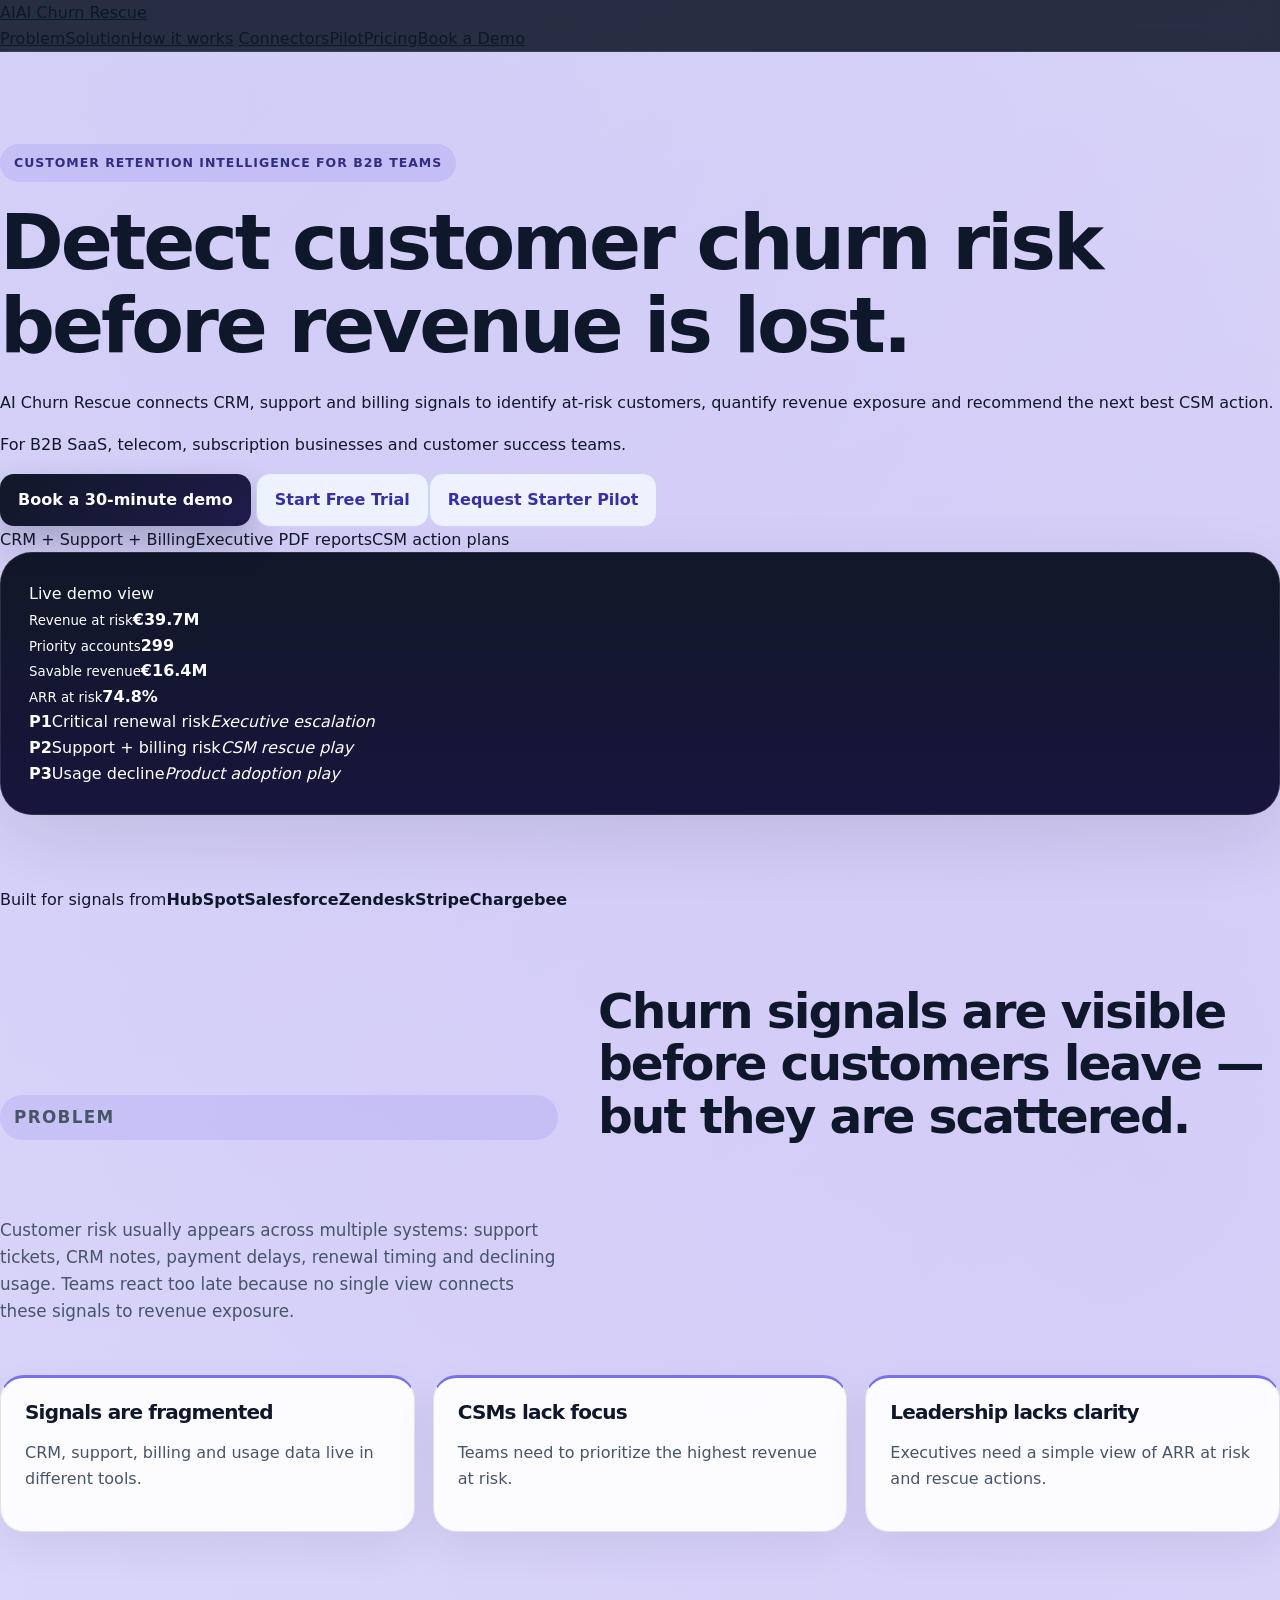
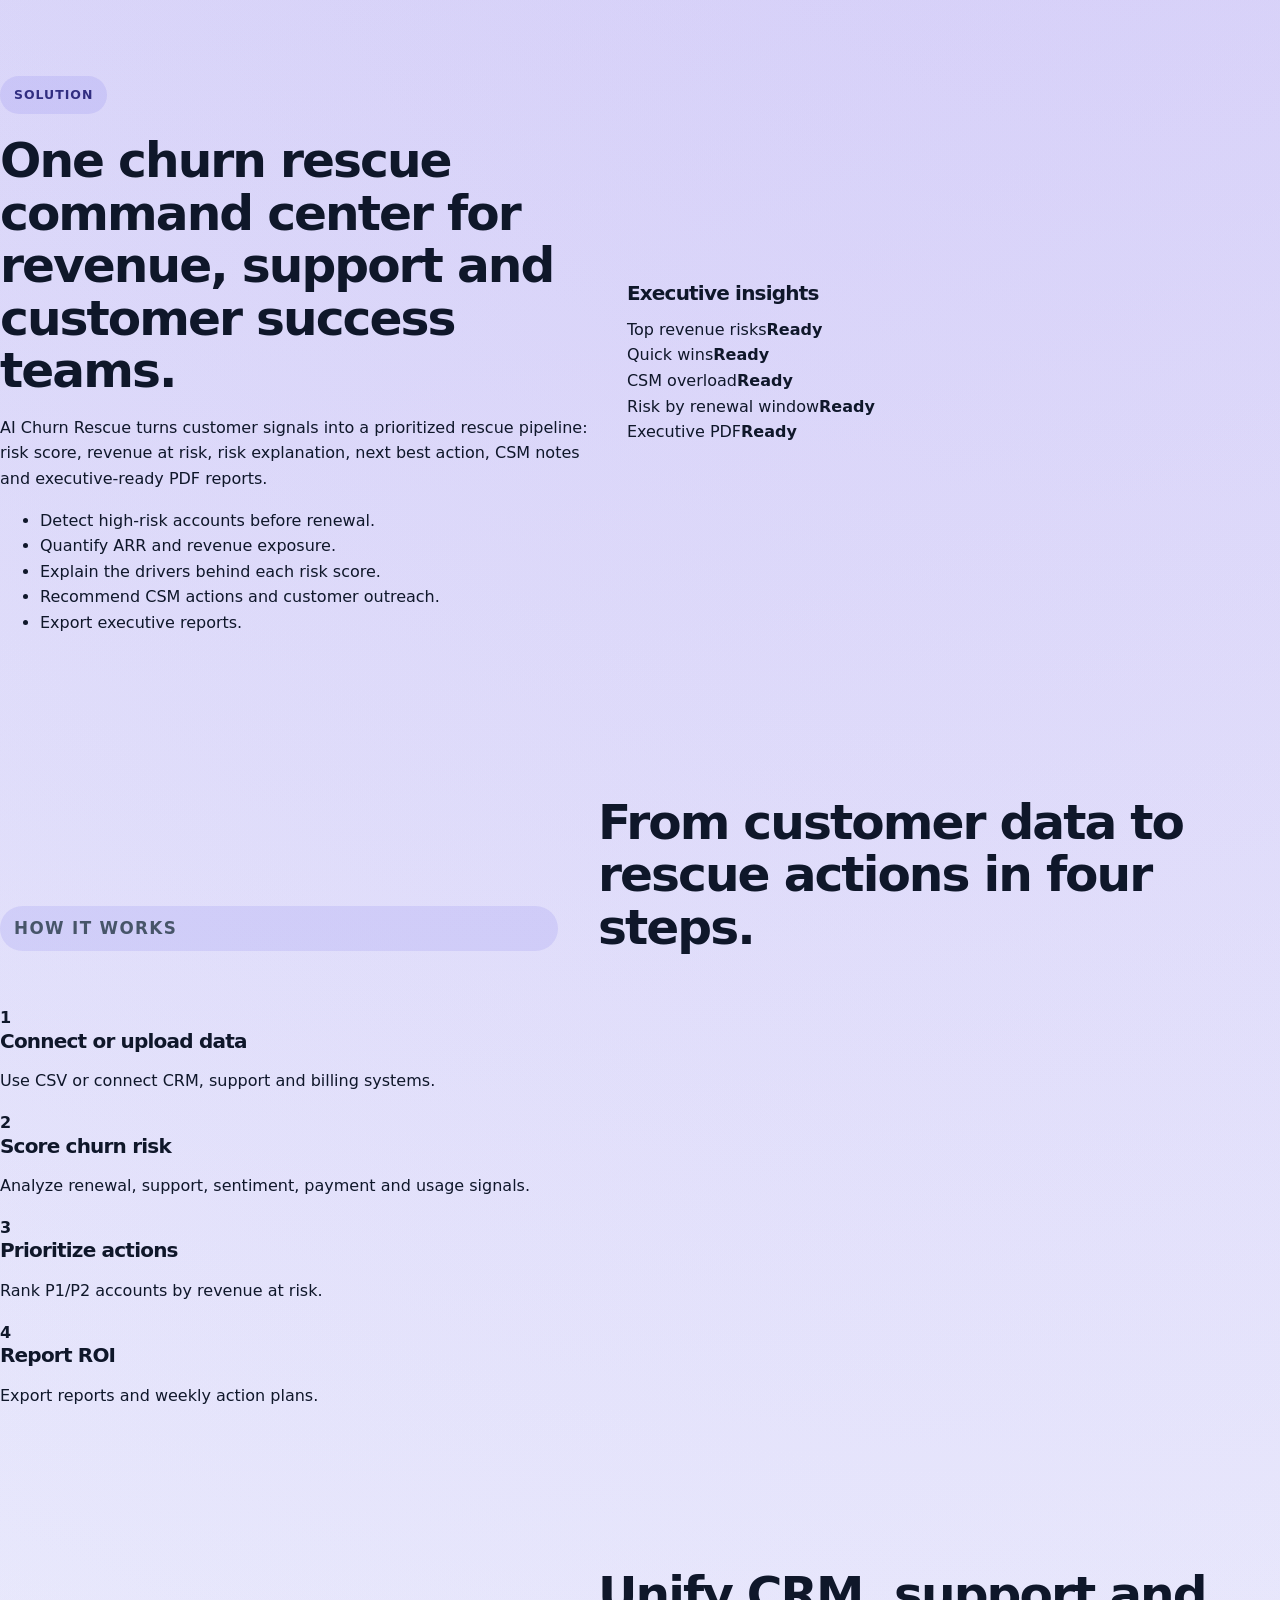
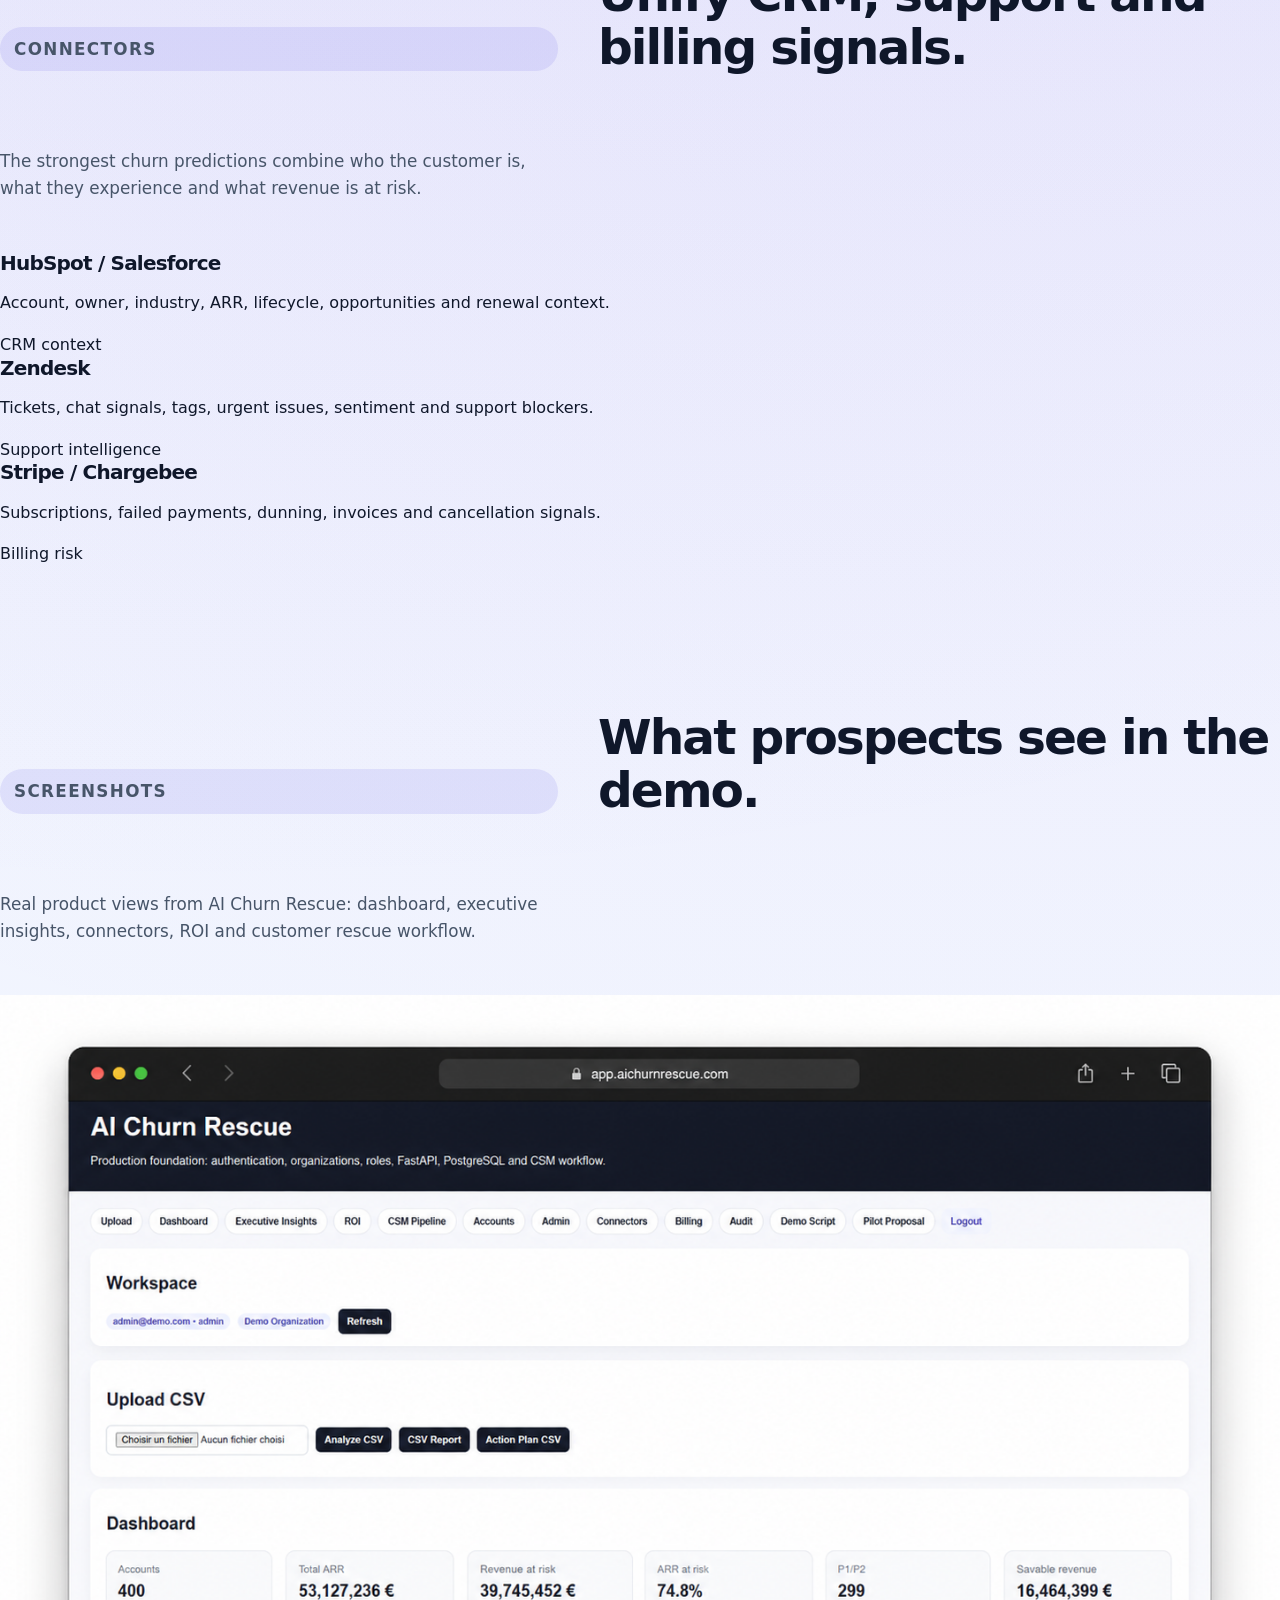
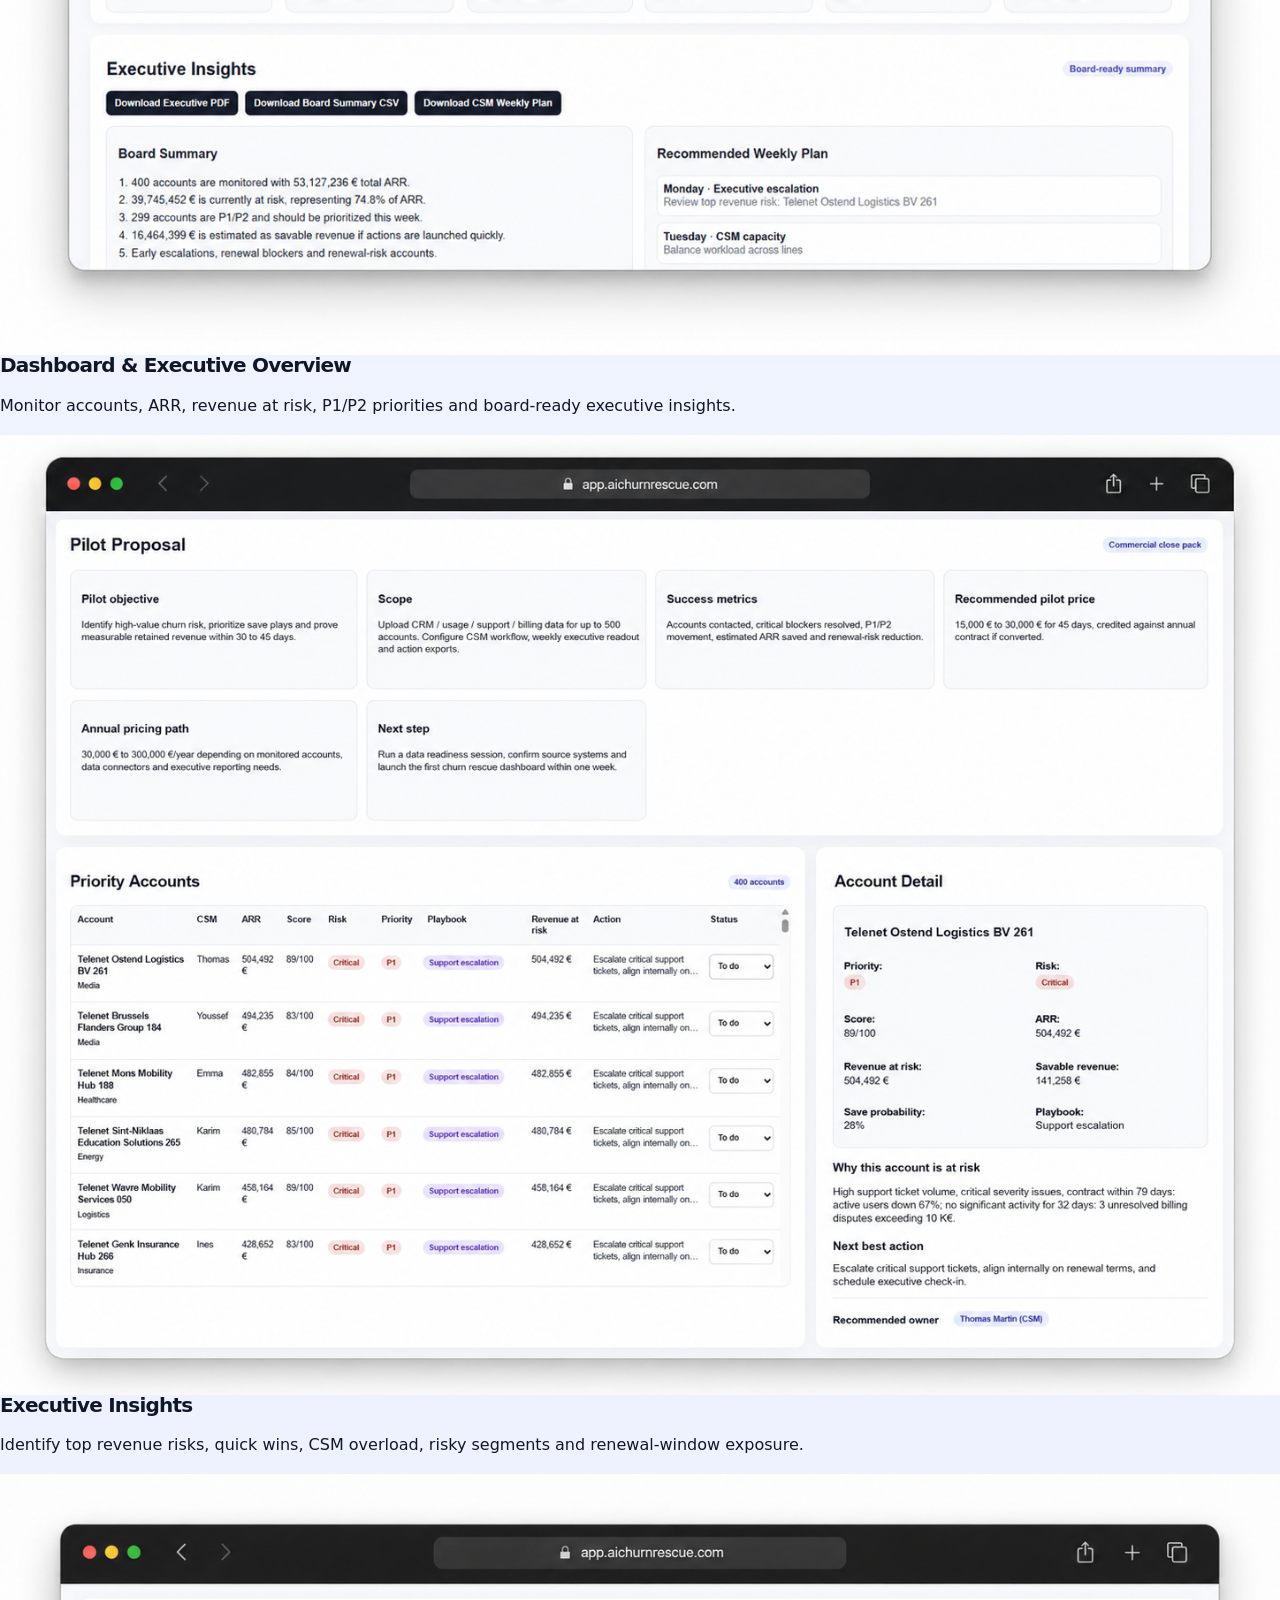
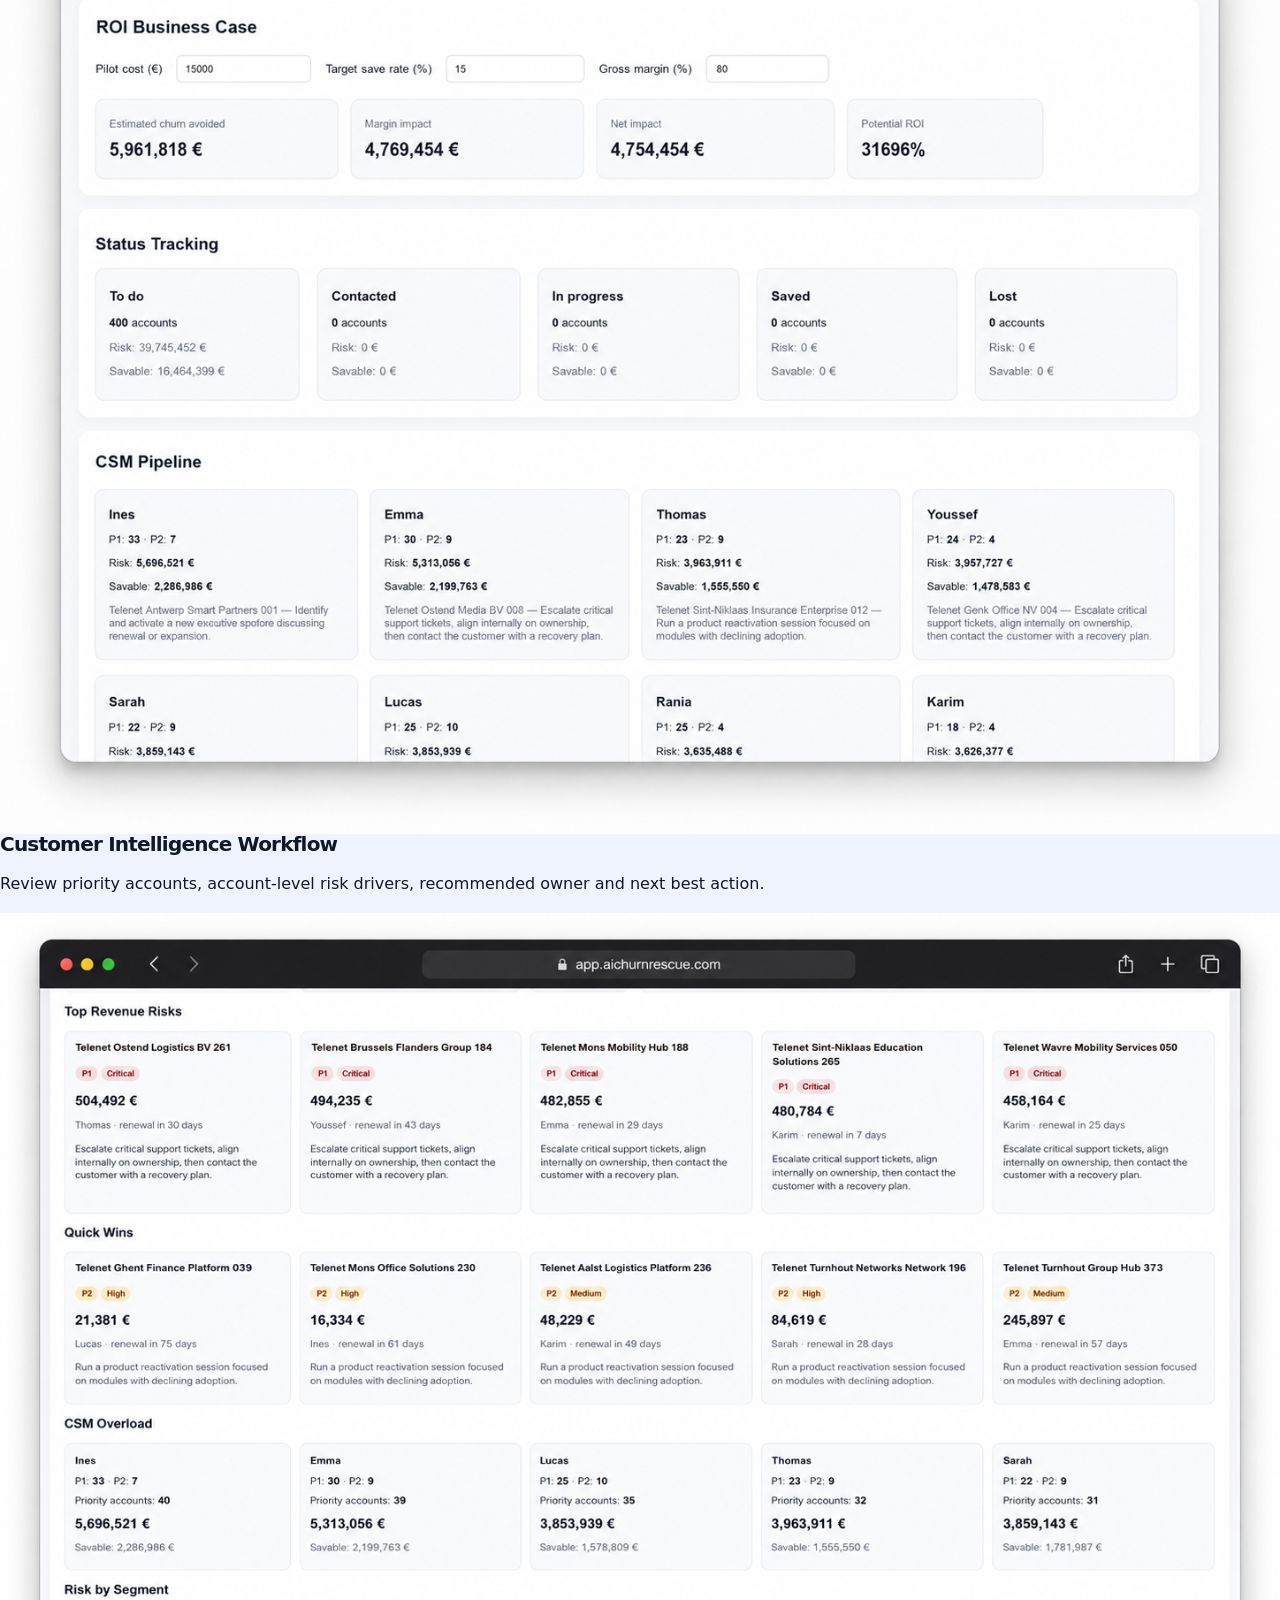
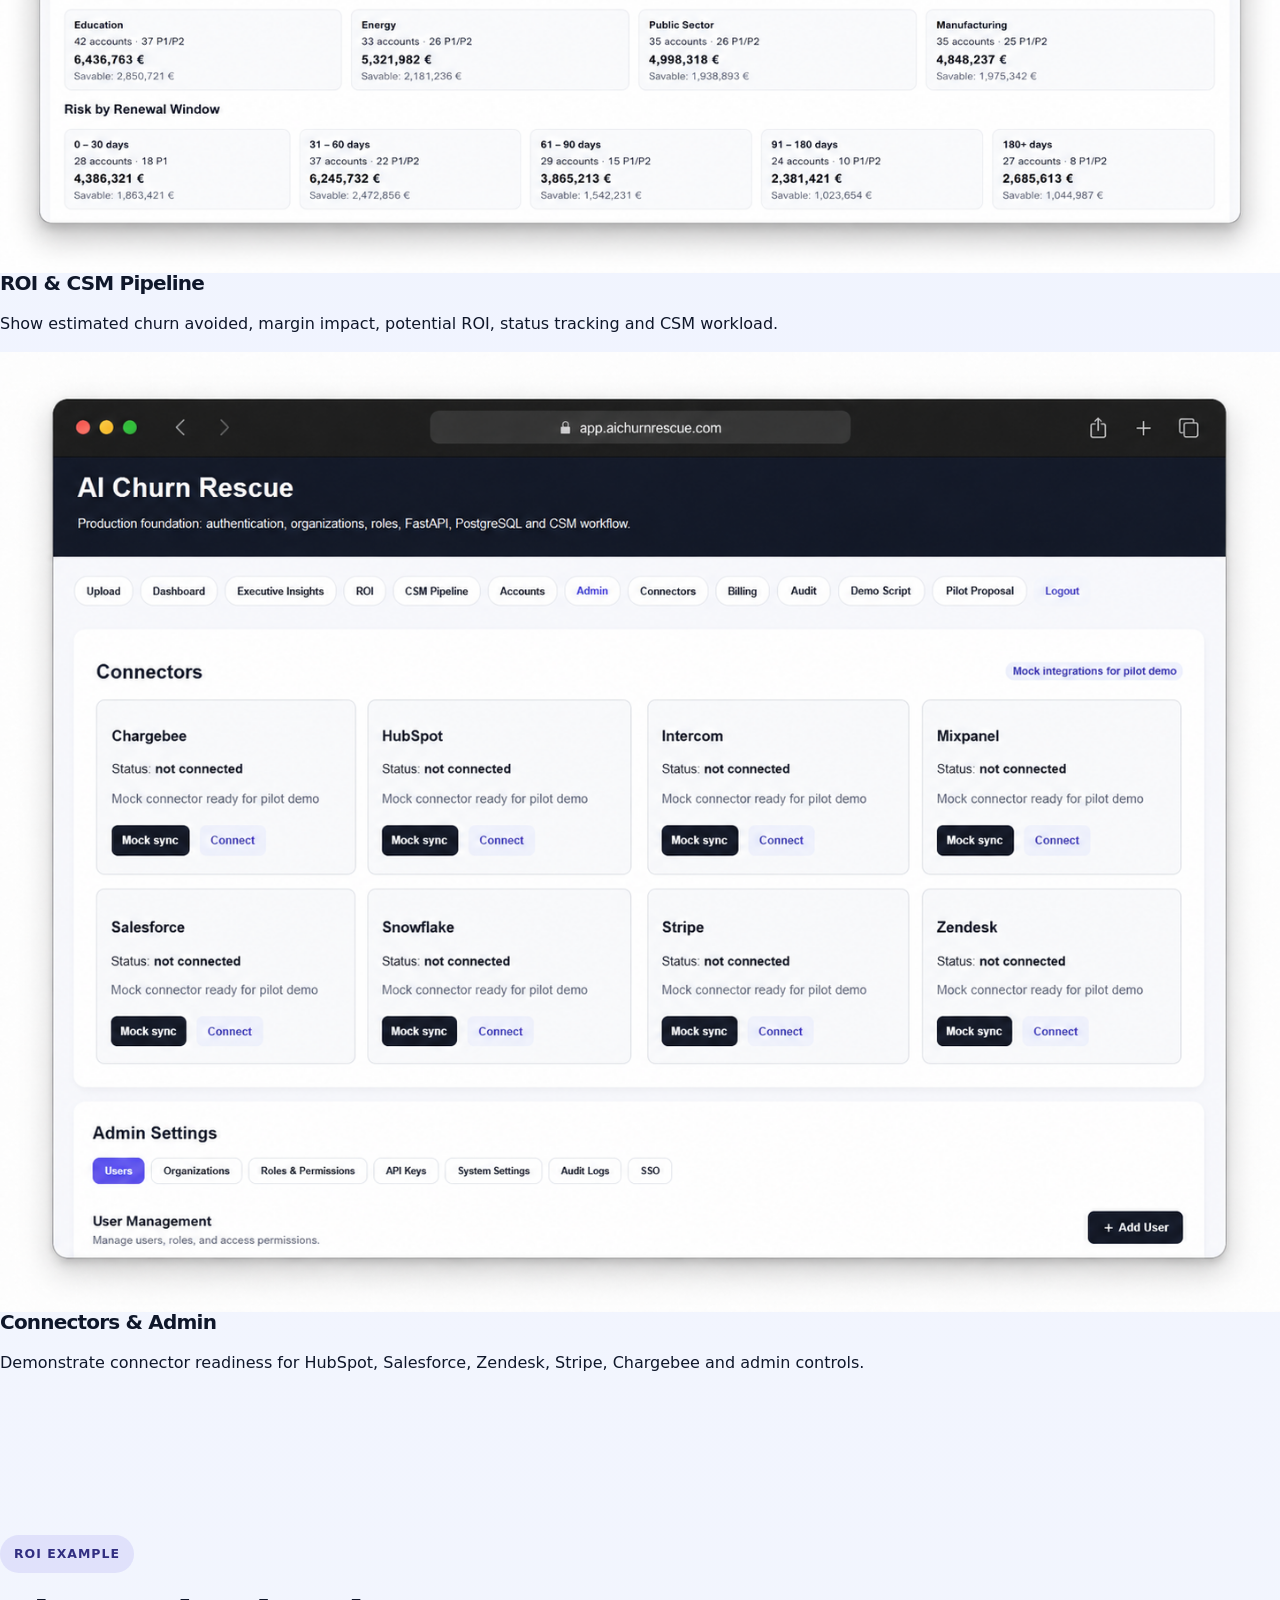
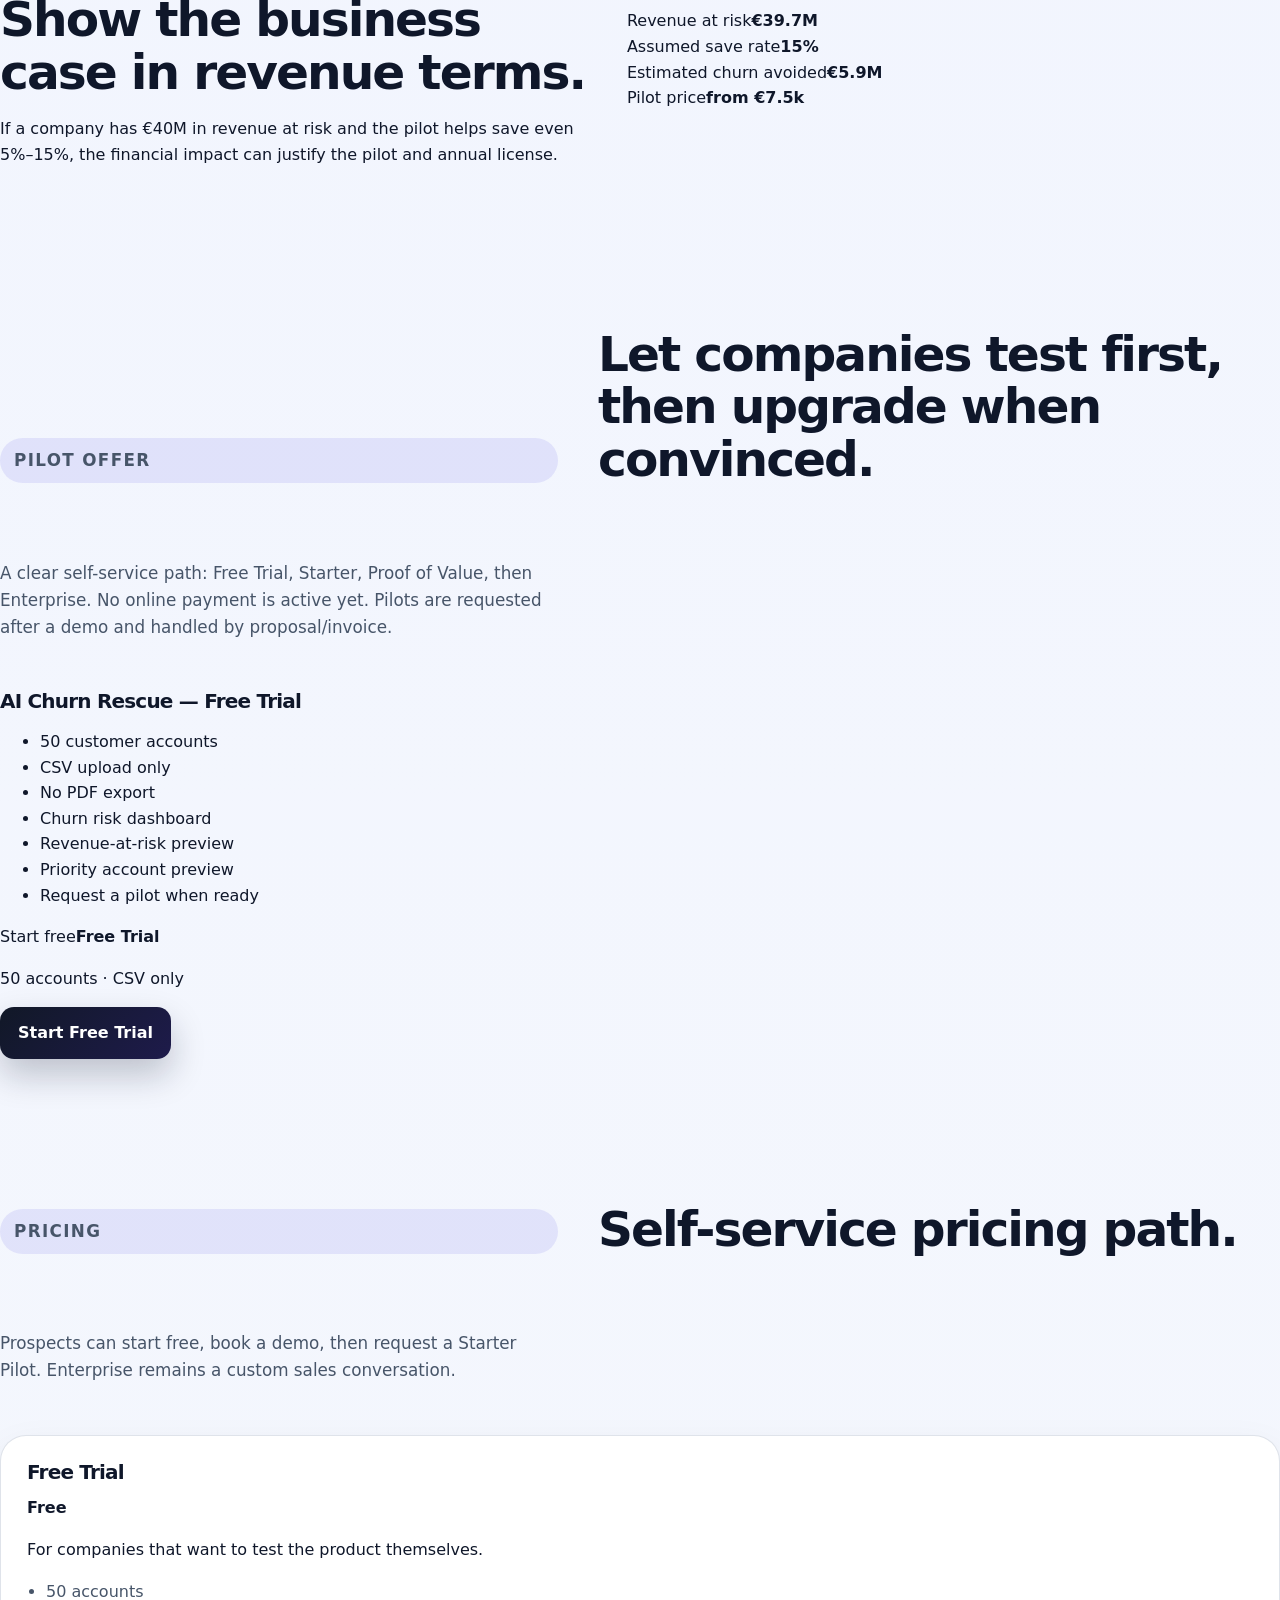
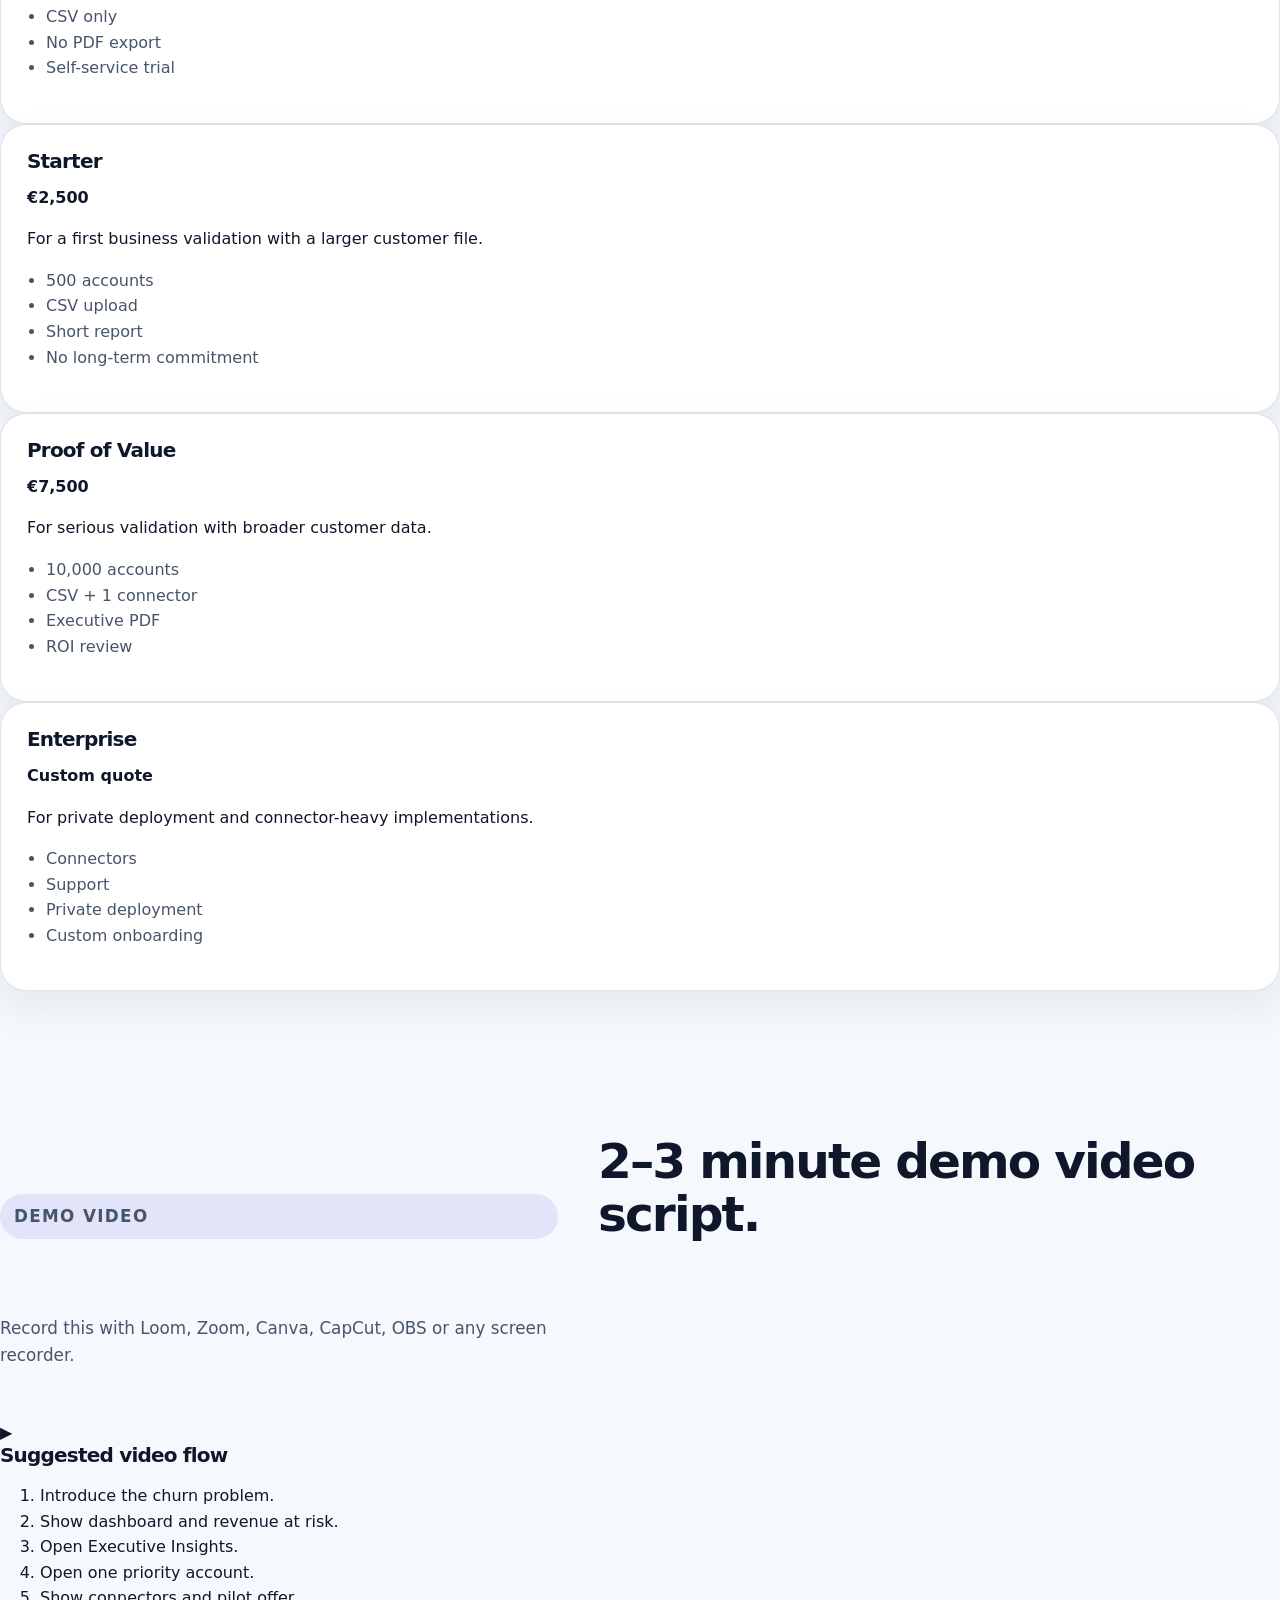
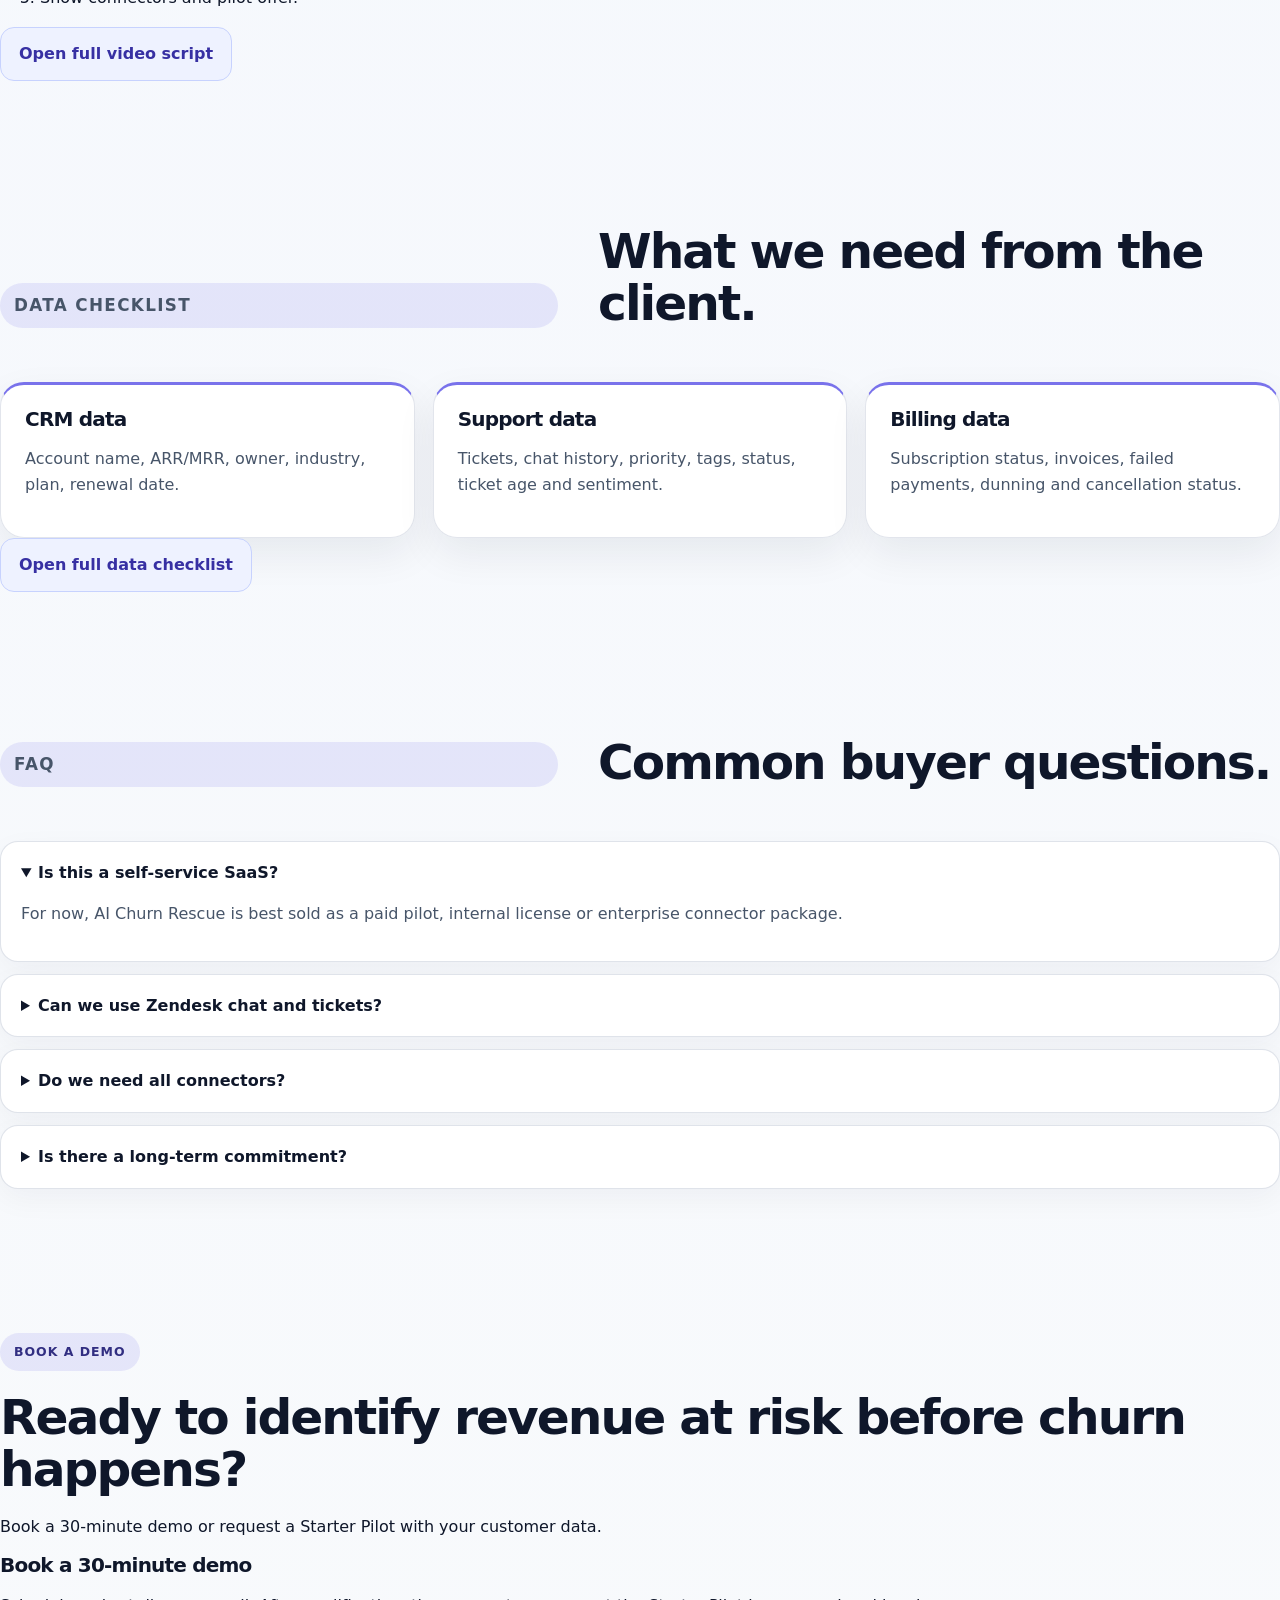
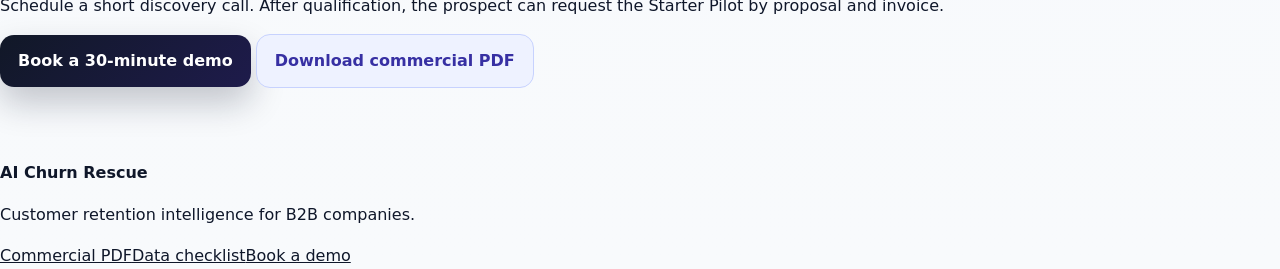
==== commit 51fda1cb: "Clarify pilot request process and demo CTA Updated the pilot offer section to clarify the request pr" ====
--- a/index.html
+++ b/index.html
@@ -130,7 +130,7 @@
 
     <section class="section pilot" id="pilot">
       <div class="section-head"><p class="eyebrow">Pilot offer</p><h2>Let companies test first, then upgrade when convinced.</h2><p>A clear self-service path: Free Trial, Starter, Proof of Value, then Enterprise. No online payment is active yet. Pilots are requested after a demo and handled by proposal/invoice.</p></div>
-      <div class="pilot-card"><div><h3>AI Churn Rescue — Free Trial</h3><ul class="checklist"><li>50 customer accounts</li><li>CSV upload only</li><li>No PDF export</li><li>Churn risk dashboard</li><li>Revenue-at-risk preview</li><li>Priority account preview</li><li>Upgrade when ready</li></ul></div><div class="pilot-price"><span>Start free</span><strong>Free Trial</strong><p>50 accounts · CSV only</p><a class="button primary" href="#demo">Start Free Trial</a></div></div>
+      <div class="pilot-card"><div><h3>AI Churn Rescue — Free Trial</h3><ul class="checklist"><li>50 customer accounts</li><li>CSV upload only</li><li>No PDF export</li><li>Churn risk dashboard</li><li>Revenue-at-risk preview</li><li>Priority account preview</li><li>Request a pilot when ready</li></ul></div><div class="pilot-price"><span>Start free</span><strong>Free Trial</strong><p>50 accounts · CSV only</p><a class="button primary" href="#demo">Start Free Trial</a></div></div>
     </section>
 
     <section class="section" id="pricing">
@@ -158,7 +158,7 @@
     </section>
 
     <section class="section demo-cta" id="demo">
-      <div><p class="eyebrow">Book a Demo</p><h2>Ready to identify revenue at risk before churn happens?</h2><p>Book a 30-minute demo or start a paid Proof of Value with your customer data.</p></div>
+      <div><p class="eyebrow">Book a Demo</p><h2>Ready to identify revenue at risk before churn happens?</h2><p>Book a 30-minute demo or request a Starter Pilot with your customer data.</p></div>
       <div class="lead-form">
         <h3>Book a 30-minute demo</h3>
         <p>Schedule a short discovery call. After qualification, the prospect can request the Starter Pilot by proposal and invoice.</p>
--- a/styles.css
+++ b/styles.css
@@ -1,40 +1,588 @@
-:root{--bg:#f5f7fb;--text:#0f172a;--muted:#64748b;--card:#fff;--line:#dbe4f0;--primary:#4f46e5;--primary-dark:#3730a3;--accent:#14b8a6;--success:#16a34a;--shadow:0 24px 70px rgba(15,23,42,.12)}*{box-sizing:border-box}body{margin:0;font-family:Inter,ui-sans-serif,system-ui,-apple-system,BlinkMacSystemFont,"Segoe UI",sans-serif;color:var(--text);background:radial-gradient(circle at 10% 0%,rgba(79,70,229,.13),transparent 28%),radial-gradient(circle at 90% 6%,rgba(20,184,166,.12),transparent 26%),var(--bg)}a{color:inherit;text-decoration:none}.site-header{position:sticky;top:0;z-index:20;display:flex;justify-content:space-between;align-items:center;padding:16px 5vw;background:rgba(255,255,255,.86);backdrop-filter:blur(14px);border-bottom:1px solid rgba(15,23,42,.08)}.brand{display:flex;align-items:center;gap:10px;font-weight:900}.brand-mark{display:inline-grid;place-items:center;width:36px;height:36px;border-radius:12px;color:white;background:linear-gradient(135deg,var(--primary),var(--accent))}nav{display:flex;align-items:center;gap:18px;font-size:14px;color:#334155}nav a:hover{color:var(--primary)}.hero{display:grid;grid-template-columns:1.25fr .75fr;gap:30px;padding:82px 5vw 56px;align-items:center}.eyebrow{display:inline-flex;padding:7px 12px;border-radius:999px;background:#eef2ff;color:var(--primary-dark);font-size:12px;font-weight:900;letter-spacing:.06em;text-transform:uppercase}h1,h2,h3,p{margin-top:0}h1{margin:18px 0;max-width:980px;font-size:clamp(42px,7vw,78px);line-height:.94;letter-spacing:-3px}h2{font-size:clamp(30px,4vw,48px);line-height:1;letter-spacing:-1.6px}h3{font-size:19px}p{color:var(--muted);line-height:1.65}.hero-subtitle{max-width:780px;font-size:20px;color:#334155}.for-who{font-weight:700;color:#0f172a}.hero-actions,.row{display:flex;flex-wrap:wrap;gap:12px;align-items:center}.button,button{display:inline-flex;justify-content:center;align-items:center;border:0;border-radius:14px;padding:13px 18px;font-weight:900;cursor:pointer;transition:transform .15s ease,box-shadow .15s ease}.button:hover,button:hover{transform:translateY(-1px);box-shadow:0 14px 28px rgba(15,23,42,.12)}.primary{color:#fff;background:linear-gradient(135deg,var(--primary),#7c3aed)}.secondary{color:var(--primary-dark);background:#eef2ff;border:1px solid #c7d2fe}.trust-row{display:flex;flex-wrap:wrap;gap:10px;margin-top:24px}.trust-row span{padding:8px 11px;border:1px solid var(--line);border-radius:999px;background:rgba(255,255,255,.75);color:#475569;font-size:13px;font-weight:700}.hero-card{padding:24px;border:1px solid rgba(255,255,255,.32);border-radius:28px;background:linear-gradient(180deg,#111827,#1e1b4b);color:#fff;box-shadow:var(--shadow)}.card-topline{display:flex;gap:8px;align-items:center;color:#cbd5e1;font-size:13px;margin-bottom:18px}.status-dot{width:9px;height:9px;border-radius:999px;background:#22c55e;box-shadow:0 0 0 5px rgba(34,197,94,.15)}.metric-grid{display:grid;grid-template-columns:1fr 1fr;gap:12px}.metric-grid div{padding:18px;border-radius:18px;background:rgba(255,255,255,.08);border:1px solid rgba(255,255,255,.13)}.metric-grid small{display:block;color:#cbd5e1;margin-bottom:8px}.metric-grid strong{font-size:26px}.risk-list{margin-top:18px;display:grid;gap:10px}.risk-list div{display:grid;grid-template-columns:44px 1fr auto;gap:12px;align-items:center;padding:12px;border-radius:14px;background:rgba(255,255,255,.07)}.risk-list span{color:#e2e8f0}.risk-list em{color:#a5b4fc;font-style:normal;font-size:12px}.logos{margin:0 5vw 20px;padding:18px;display:flex;flex-wrap:wrap;gap:20px;border:1px solid var(--line);border-radius:20px;background:rgba(255,255,255,.75);color:#475569}.logos strong{color:#111827}.section{margin:28px 5vw;padding:48px;border-radius:28px;background:rgba(255,255,255,.82);border:1px solid rgba(15,23,42,.07);box-shadow:0 10px 40px rgba(15,23,42,.04)}.section-head{max-width:820px;margin-bottom:28px}.split{display:grid;grid-template-columns:1fr .8fr;gap:36px;align-items:center}.cards,.pricing-grid,.connector-grid,.screenshot-grid,.steps{display:grid;gap:16px}.three{grid-template-columns:repeat(3,1fr)}.pricing-grid,.connector-grid{grid-template-columns:repeat(3,1fr)}.screenshot-grid,.steps{grid-template-columns:repeat(4,1fr)}.card,.price-card,.connector-card,.screenshot-card,.step,.panel-preview,.roi-box,.pilot-card,.video-box,.lead-form{padding:22px;border-radius:22px;background:var(--card);border:1px solid var(--line)}.checklist{padding:0;list-style:none;display:grid;gap:10px}.checklist li::before{content:"✓";color:var(--success);font-weight:900;margin-right:8px}.panel-preview{background:#0f172a;color:#fff}.panel-preview h3{color:white}.panel-preview div{display:flex;justify-content:space-between;border-bottom:1px solid rgba(255,255,255,.12);padding:12px 0}.panel-preview span{color:#cbd5e1}.panel-preview b{color:#86efac}.step b{display:inline-grid;place-items:center;width:36px;height:36px;border-radius:999px;background:var(--text);color:white;margin-bottom:12px}.connector-card span{display:inline-flex;margin-top:8px;padding:6px 10px;border-radius:999px;background:#ecfeff;color:#0f766e;font-weight:900;font-size:12px}.screenshot-card{min-height:180px;background:linear-gradient(135deg,rgba(79,70,229,.08),rgba(20,184,166,.08)),#fff}.roi-box{display:grid;grid-template-columns:1fr 1fr;gap:12px}.roi-box div{padding:16px;border-radius:16px;background:#f8fafc}.roi-box span{display:block;color:var(--muted);font-size:13px}.roi-box b{font-size:24px}.pilot-card{display:grid;grid-template-columns:1fr .45fr;gap:24px;background:linear-gradient(135deg,#fff,#eef2ff)}.pilot-price{padding:24px;border-radius:22px;background:#111827;color:#fff}.pilot-price span,.pilot-price p{color:#cbd5e1}.pilot-price strong{display:block;font-size:34px;margin:8px 0}.price-card strong{display:block;font-size:30px;margin:10px 0}.price-card ul{color:#475569;line-height:1.8}.highlighted{border:2px solid #a5b4fc;box-shadow:0 18px 40px rgba(79,70,229,.12)}.video-box{display:flex;gap:24px;align-items:center}.play-button{display:grid;place-items:center;min-width:96px;height:96px;border-radius:999px;color:white;background:linear-gradient(135deg,var(--primary),var(--accent));font-size:34px}.faq details{padding:18px 0;border-bottom:1px solid var(--line)}.faq summary{cursor:pointer;font-weight:900}.demo-cta{display:grid;grid-template-columns:.9fr 1fr;gap:30px;background:linear-gradient(135deg,#111827,#1e1b4b);color:white}.demo-cta p,.demo-cta label{color:#cbd5e1}.lead-form{background:rgba(255,255,255,.08);border-color:rgba(255,255,255,.14);display:grid;gap:10px}input,textarea{width:100%;padding:13px;border:1px solid var(--line);border-radius:12px;font:inherit}textarea{min-height:110px;resize:vertical}footer{display:flex;justify-content:space-between;gap:20px;padding:36px 5vw;color:#475569}footer div:last-child{display:flex;gap:18px;flex-wrap:wrap}.hint{font-size:14px;color:#64748b}@media(max-width:1050px){.hero,.split,.pilot-card,.demo-cta{grid-template-columns:1fr}.three,.pricing-grid,.connector-grid,.screenshot-grid,.steps{grid-template-columns:1fr}nav{display:none}.section{padding:28px}.metric-grid,.roi-box{grid-template-columns:1fr}h1{letter-spacing:-1.5px}}
-
-.screenshot-showcase {
-  display: grid;
-  gap: 22px;
-}
-
-.screenshot-feature {
-  display: grid;
-  grid-template-columns: 1.35fr .65fr;
-  gap: 22px;
-  align-items: center;
+
+:root {
+  --bg: #eef1ff;
+  --bg-2: #f8fafc;
+  --ink: #0f172a;
+  --muted: #64748b;
+  --soft: #e0e7ff;
+  --line: #d9e1f2;
+  --card: rgba(255, 255, 255, 0.92);
+  --brand: #4f46e5;
+  --brand-dark: #1e1b4b;
+  --brand-ink: #312e81;
+  --success: #16a34a;
+  --warning: #d97706;
+  --danger: #dc2626;
+  --shadow: 0 24px 70px rgba(15, 23, 42, 0.10);
+  --shadow-soft: 0 16px 40px rgba(15, 23, 42, 0.07);
+  --radius: 24px;
+  --radius-sm: 14px;
+  --max: 1180px;
+}
+
+* {
+  box-sizing: border-box;
+}
+
+html {
+  scroll-behavior: smooth;
+}
+
+body {
+  margin: 0;
+  font-family: Inter, ui-sans-serif, system-ui, -apple-system, BlinkMacSystemFont, "Segoe UI", Arial, sans-serif;
+  color: var(--ink);
+  background:
+    radial-gradient(circle at 15% 0%, rgba(79, 70, 229, 0.18), transparent 28%),
+    radial-gradient(circle at 90% 8%, rgba(124, 58, 237, 0.14), transparent 24%),
+    linear-gradient(180deg, #f8fafc 0%, #eef2ff 42%, #f8fafc 100%);
+  line-height: 1.6;
+}
+
+a {
+  color: inherit;
+}
+
+img {
+  max-width: 100%;
+  display: block;
+}
+
+.container {
+  max-width: var(--max);
+  margin: 0 auto;
+  padding: 0 24px;
+}
+
+.site-header {
+  position: sticky;
+  top: 0;
+  z-index: 20;
+  background: rgba(15, 23, 42, 0.88);
+  backdrop-filter: blur(16px);
+  border-bottom: 1px solid rgba(255, 255, 255, 0.08);
+}
+
+.nav {
+  max-width: var(--max);
+  margin: 0 auto;
+  padding: 18px 24px;
+  display: flex;
+  justify-content: space-between;
+  align-items: center;
+  gap: 16px;
+}
+
+.logo {
+  color: #fff;
+  text-decoration: none;
+  font-weight: 900;
+  font-size: 1.08rem;
+  letter-spacing: -0.02em;
+}
+
+.nav-links {
+  display: flex;
+  flex-wrap: wrap;
+  align-items: center;
+  justify-content: flex-end;
+  gap: 10px;
+}
+
+.nav-links a {
+  color: rgba(255, 255, 255, 0.86);
+  text-decoration: none;
+  font-size: 0.92rem;
+  font-weight: 650;
+  padding: 8px 10px;
+  border-radius: 999px;
+}
+
+.nav-links a:hover {
+  background: rgba(255, 255, 255, 0.10);
+  color: white;
+}
+
+.hero {
+  padding: 92px 0 72px;
+}
+
+.hero-grid {
+  display: grid;
+  grid-template-columns: minmax(0, 1.05fr) minmax(360px, 0.95fr);
+  align-items: center;
+  gap: 46px;
+}
+
+.eyebrow {
+  display: inline-flex;
+  align-items: center;
+  gap: 8px;
+  margin: 0 0 20px;
+  padding: 9px 14px;
+  border-radius: 999px;
+  background: rgba(79, 70, 229, 0.11);
+  color: var(--brand-ink);
+  font-weight: 850;
+  font-size: 0.78rem;
+  text-transform: uppercase;
+  letter-spacing: 0.08em;
+}
+
+h1, h2, h3 {
+  margin-top: 0;
+  line-height: 1.08;
+  letter-spacing: -0.04em;
+}
+
+h1 {
+  font-size: clamp(2.7rem, 6vw, 5.6rem);
+  margin-bottom: 22px;
+}
+
+h2 {
+  font-size: clamp(2rem, 3.8vw, 3.35rem);
+  margin-bottom: 18px;
+}
+
+h3 {
+  font-size: 1.25rem;
+  margin-bottom: 12px;
+}
+
+.lead {
+  font-size: clamp(1.08rem, 1.5vw, 1.28rem);
+  color: #475569;
+  max-width: 760px;
+  margin-bottom: 16px;
+}
+
+.sublead {
+  color: #64748b;
+  font-size: 1.02rem;
+  margin-bottom: 28px;
+}
+
+.cta-row {
+  display: flex;
+  flex-wrap: wrap;
+  gap: 12px;
+  margin: 28px 0;
+}
+
+.button,
+button {
+  display: inline-flex;
+  align-items: center;
+  justify-content: center;
+  border: none;
+  text-decoration: none;
+  border-radius: 14px;
+  padding: 13px 18px;
+  min-height: 46px;
+  font-weight: 850;
+  cursor: pointer;
+  transition: transform .18s ease, box-shadow .18s ease, background .18s ease;
+}
+
+.button:hover,
+button:hover {
+  transform: translateY(-1px);
+}
+
+.button.primary,
+button.primary {
+  color: #fff;
+  background: linear-gradient(135deg, #111827 0%, #1e1b4b 100%);
+  box-shadow: 0 16px 34px rgba(15, 23, 42, 0.23);
+}
+
+.button.secondary,
+button.secondary {
+  color: #3730a3;
+  background: #eef2ff;
+  border: 1px solid #c7d2fe;
+}
+
+.button.ghost {
+  color: #111827;
+  background: rgba(255, 255, 255, .65);
+  border: 1px solid var(--line);
+}
+
+.hero-card {
+  background: linear-gradient(180deg, #111827 0%, #17153d 100%);
+  color: white;
+  border-radius: 32px;
+  padding: 28px;
+  box-shadow: var(--shadow);
+  border: 1px solid rgba(255, 255, 255, 0.10);
+}
+
+.hero-card h3 {
+  color: white;
+}
+
+.hero-card .stat-grid {
+  display: grid;
+  grid-template-columns: repeat(2, 1fr);
+  gap: 14px;
+  margin-top: 20px;
+}
+
+.stat {
   padding: 18px;
+  border-radius: 18px;
+  background: rgba(255, 255, 255, 0.08);
+  border: 1px solid rgba(255, 255, 255, 0.10);
+}
+
+.stat small {
+  display: block;
+  color: rgba(255, 255, 255, 0.68);
+  margin-bottom: 5px;
+}
+
+.stat strong {
+  font-size: 1.5rem;
+  letter-spacing: -0.04em;
+}
+
+.badges {
+  display: flex;
+  flex-wrap: wrap;
+  gap: 8px;
+  margin-top: 18px;
+}
+
+.badge {
+  display: inline-flex;
+  align-items: center;
+  border-radius: 999px;
+  padding: 7px 10px;
+  background: #eef2ff;
+  color: #3730a3;
+  font-size: 0.82rem;
+  font-weight: 800;
+}
+
+.hero-card .badge {
+  background: rgba(255, 255, 255, 0.10);
+  color: white;
+}
+
+.section {
+  padding: 72px 0;
+}
+
+.section.alt {
+  background: rgba(255,255,255,.42);
+}
+
+.section-head {
+  display: grid;
+  grid-template-columns: 0.9fr 1.1fr;
+  gap: 40px;
+  align-items: end;
+  margin-bottom: 34px;
+}
+
+.section-head p {
+  color: #475569;
+  font-size: 1.05rem;
+}
+
+.cards {
+  display: grid;
+  gap: 18px;
+}
+
+.cards.three {
+  grid-template-columns: repeat(3, minmax(0, 1fr));
+}
+
+.cards.four {
+  grid-template-columns: repeat(4, minmax(0, 1fr));
+}
+
+.cards.two {
+  grid-template-columns: repeat(2, minmax(0, 1fr));
+}
+
+.card {
+  background: var(--card);
+  border: 1px solid rgba(148, 163, 184, 0.28);
+  border-top: 3px solid rgba(79, 70, 229, .76);
+  border-radius: var(--radius);
+  padding: 24px;
+  box-shadow: var(--shadow-soft);
+}
+
+.card p,
+.card li {
+  color: #475569;
+}
+
+.card ul {
+  margin: 12px 0 0;
+  padding-left: 20px;
+}
+
+.step {
+  position: relative;
+}
+
+.step-number {
+  width: 42px;
+  height: 42px;
+  border-radius: 14px;
+  display: inline-flex;
+  align-items: center;
+  justify-content: center;
+  background: #111827;
+  color: white;
+  font-weight: 900;
+  margin-bottom: 18px;
+}
+
+.screenshot-block {
+  margin-top: 34px;
+}
+
+.screenshot-frame {
+  border-radius: 30px;
+  overflow: hidden;
+  background: white;
   border: 1px solid var(--line);
-  border-radius: 24px;
-  background: #fff;
-  box-shadow: 0 14px 38px rgba(15, 23, 42, .06);
-}
-
-.screenshot-feature img {
+  box-shadow: 0 28px 90px rgba(15, 23, 42, 0.15);
+}
+
+.screenshot-caption {
+  margin-top: 16px;
+  color: #475569;
+}
+
+.split {
+  display: grid;
+  grid-template-columns: 0.95fr 1.05fr;
+  gap: 36px;
+  align-items: center;
+}
+
+.roi-panel {
+  padding: 28px;
+  border-radius: 28px;
+  background: linear-gradient(135deg, #0f172a, #1e1b4b);
+  color: white;
+  box-shadow: var(--shadow);
+}
+
+.roi-panel p {
+  color: rgba(255,255,255,.78);
+}
+
+.roi-grid {
+  display: grid;
+  grid-template-columns: repeat(2, 1fr);
+  gap: 12px;
+  margin-top: 18px;
+}
+
+.roi-item {
+  background: rgba(255,255,255,.09);
+  border: 1px solid rgba(255,255,255,.12);
+  border-radius: 18px;
+  padding: 16px;
+}
+
+.roi-item small {
+  display: block;
+  color: rgba(255,255,255,.7);
+}
+
+.roi-item strong {
+  display: block;
+  font-size: 1.55rem;
+  margin-top: 4px;
+}
+
+.pricing {
+  display: grid;
+  grid-template-columns: repeat(4, 1fr);
+  gap: 18px;
+}
+
+.price-card {
+  background: white;
+  border: 1px solid rgba(148, 163, 184, 0.30);
+  border-radius: 26px;
+  padding: 26px;
+  box-shadow: var(--shadow-soft);
+  position: relative;
+}
+
+.price-card.featured {
+  border: 2px solid var(--brand);
+  transform: translateY(-6px);
+}
+
+.price {
+  font-size: 2rem;
+  font-weight: 950;
+  letter-spacing: -0.05em;
+  margin: 10px 0 16px;
+}
+
+.price-card ul {
+  padding-left: 19px;
+  color: #475569;
+}
+
+.note-box {
+  background: #fff7ed;
+  color: #9a3412;
+  border: 1px solid #fed7aa;
+  border-radius: 18px;
+  padding: 16px 18px;
+  font-weight: 700;
+}
+
+details {
+  background: white;
+  border: 1px solid rgba(148, 163, 184, 0.3);
+  border-radius: 18px;
+  padding: 18px 20px;
+  box-shadow: 0 10px 30px rgba(15,23,42,.045);
+}
+
+details + details {
+  margin-top: 12px;
+}
+
+summary {
+  cursor: pointer;
+  font-weight: 850;
+}
+
+details p {
+  color: #475569;
+}
+
+.footer {
+  padding: 46px 0;
+  background: #0f172a;
+  color: white;
+}
+
+.footer .container {
+  display: flex;
+  justify-content: space-between;
+  gap: 20px;
+  flex-wrap: wrap;
+}
+
+.footer a {
+  color: rgba(255,255,255,.78);
+  text-decoration: none;
+  margin-left: 14px;
+}
+
+.footer p {
+  color: rgba(255,255,255,.68);
+}
+
+.demo-box {
+  padding: 30px;
+  border-radius: 28px;
+  background: white;
+  box-shadow: var(--shadow-soft);
+  border: 1px solid var(--line);
+}
+
+.form-grid {
+  display: grid;
+  grid-template-columns: repeat(2, 1fr);
+  gap: 12px;
+}
+
+input,
+textarea,
+select {
   width: 100%;
-  display: block;
-  border-radius: 18px;
-  border: 1px solid rgba(15, 23, 42, .08);
-  box-shadow: 0 18px 44px rgba(15, 23, 42, .10);
-}
-
-.screenshot-feature h3 {
-  margin-bottom: 10px;
-  font-size: 24px;
-}
-
-@media (max-width: 1050px) {
-  .screenshot-feature {
+  padding: 13px 14px;
+  border-radius: 14px;
+  border: 1px solid #cbd5e1;
+  background: white;
+  font: inherit;
+}
+
+textarea {
+  min-height: 110px;
+  resize: vertical;
+}
+
+@media (max-width: 980px) {
+  .hero-grid,
+  .section-head,
+  .split {
     grid-template-columns: 1fr;
   }
-}
-
-.pricing-grid-four { grid-template-columns: repeat(4, 1fr); }
-@media(max-width:1050px){.pricing-grid-four{grid-template-columns:1fr}}
+
+  .cards.three,
+  .cards.four,
+  .pricing {
+    grid-template-columns: repeat(2, minmax(0, 1fr));
+  }
+
+  .nav {
+    align-items: flex-start;
+    flex-direction: column;
+  }
+
+  .nav-links {
+    justify-content: flex-start;
+  }
+}
+
+@media (max-width: 640px) {
+  .hero {
+    padding-top: 56px;
+  }
+
+  .cards.three,
+  .cards.four,
+  .cards.two,
+  .pricing,
+  .hero-card .stat-grid,
+  .roi-grid,
+  .form-grid {
+    grid-template-columns: 1fr;
+  }
+
+  .container,
+  .nav {
+    padding-left: 16px;
+    padding-right: 16px;
+  }
+
+  h1 {
+    font-size: 2.35rem;
+  }
+
+  h2 {
+    font-size: 1.9rem;
+  }
+
+  .section {
+    padding: 48px 0;
+  }
+
+  .footer .container {
+    display: block;
+  }
+
+  .footer a {
+    display: inline-block;
+    margin: 8px 12px 0 0;
+  }
+}
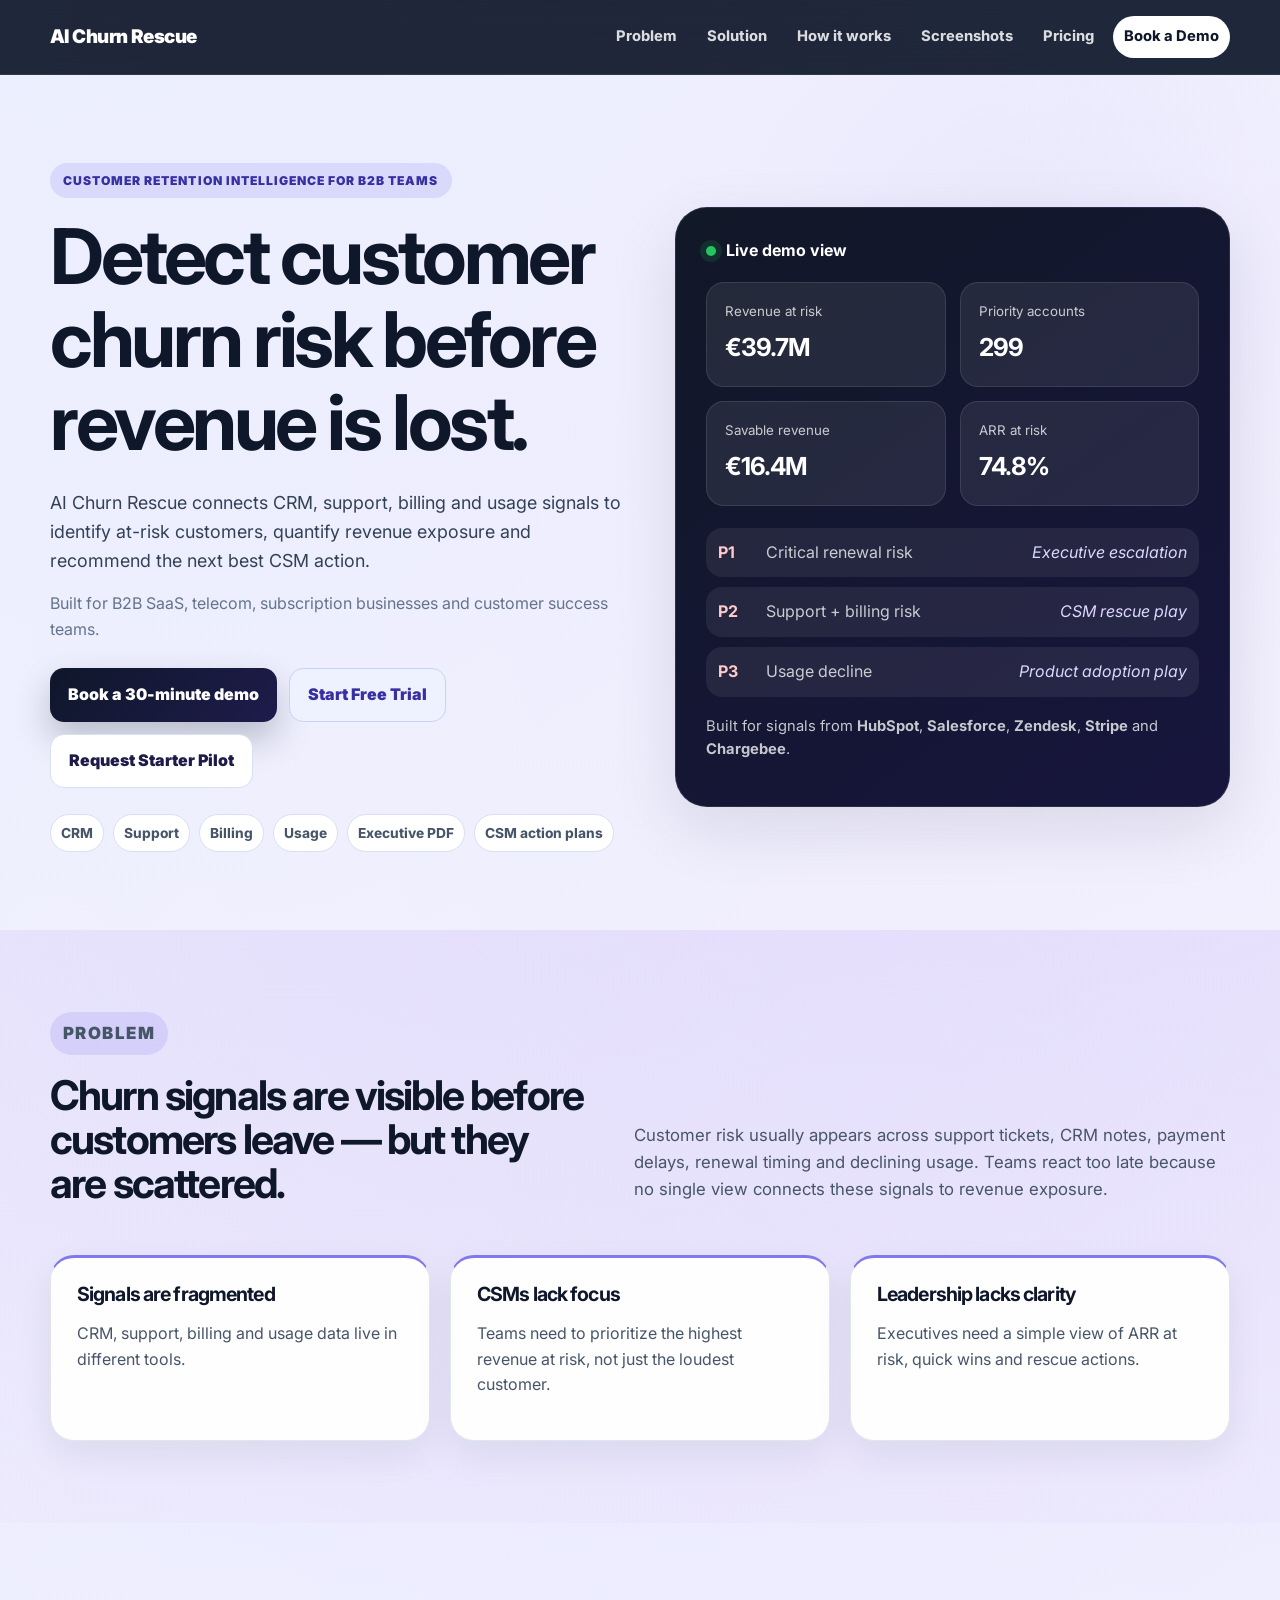
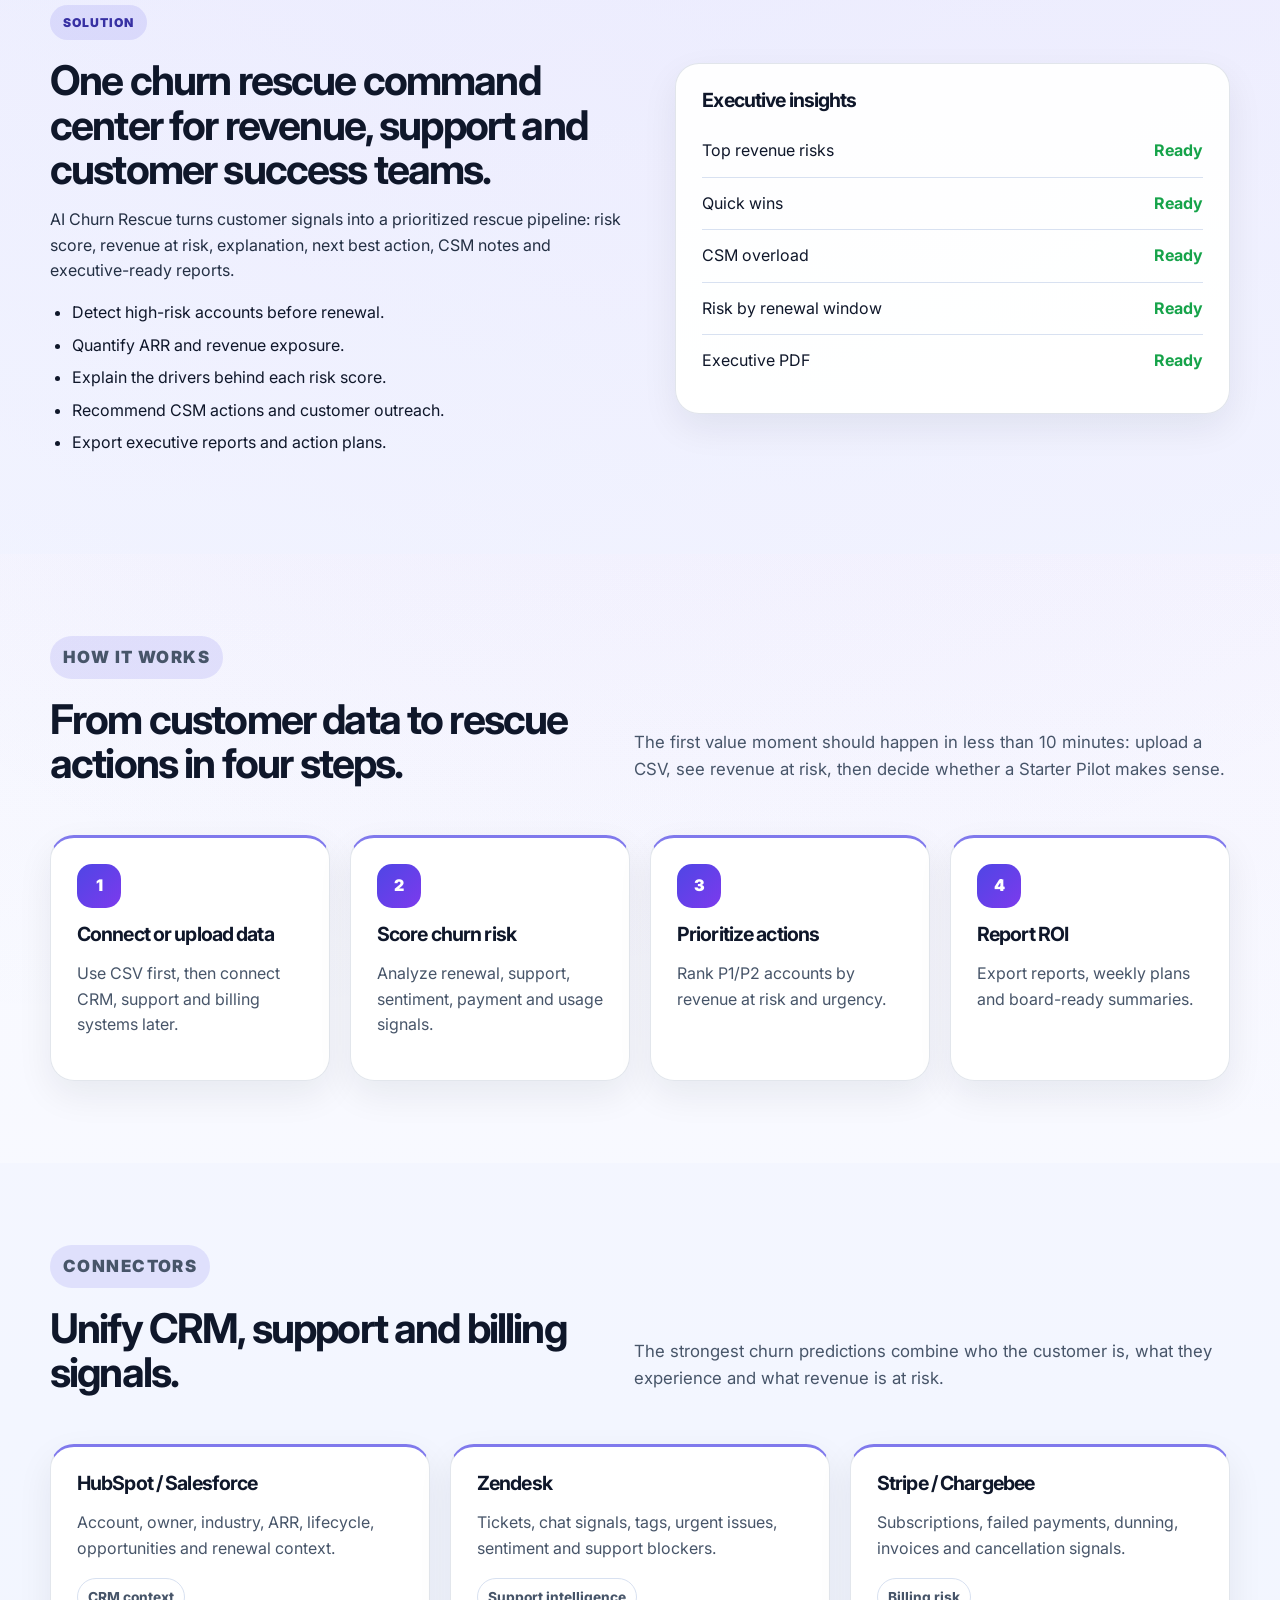
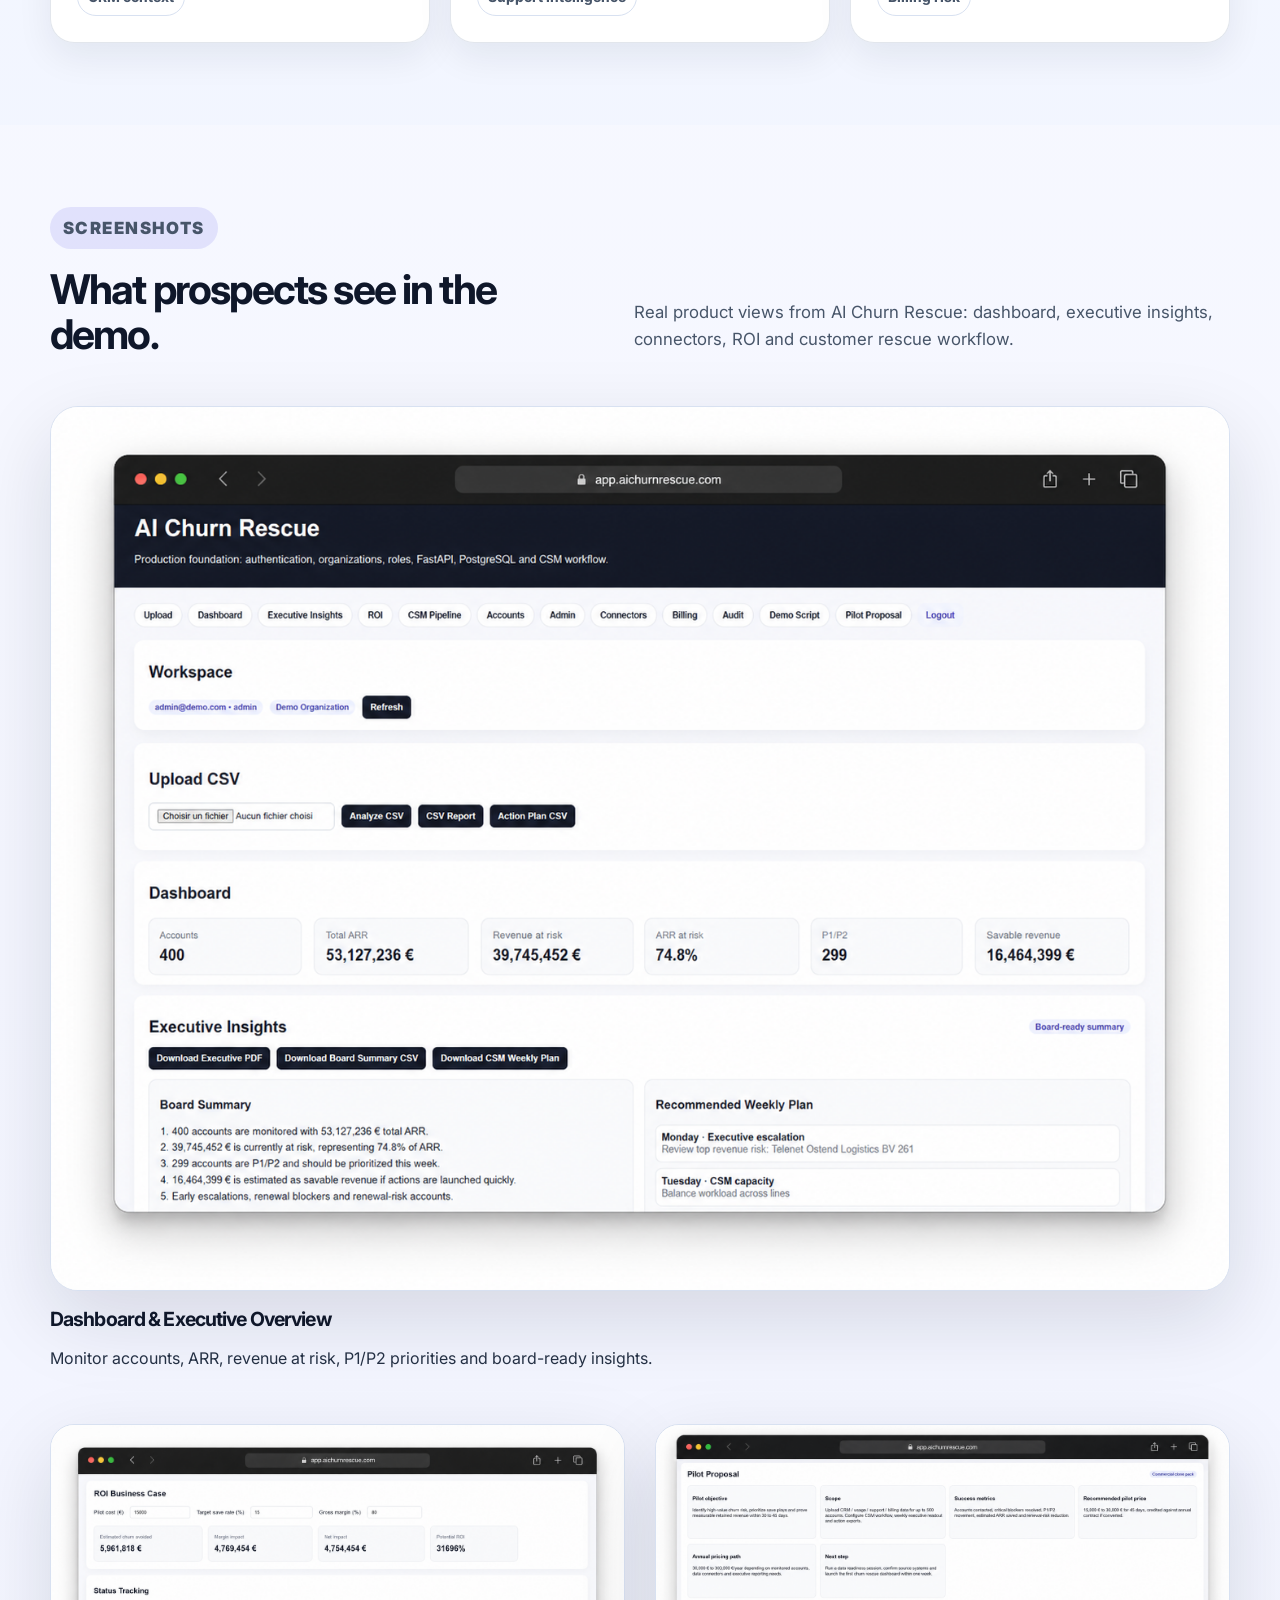
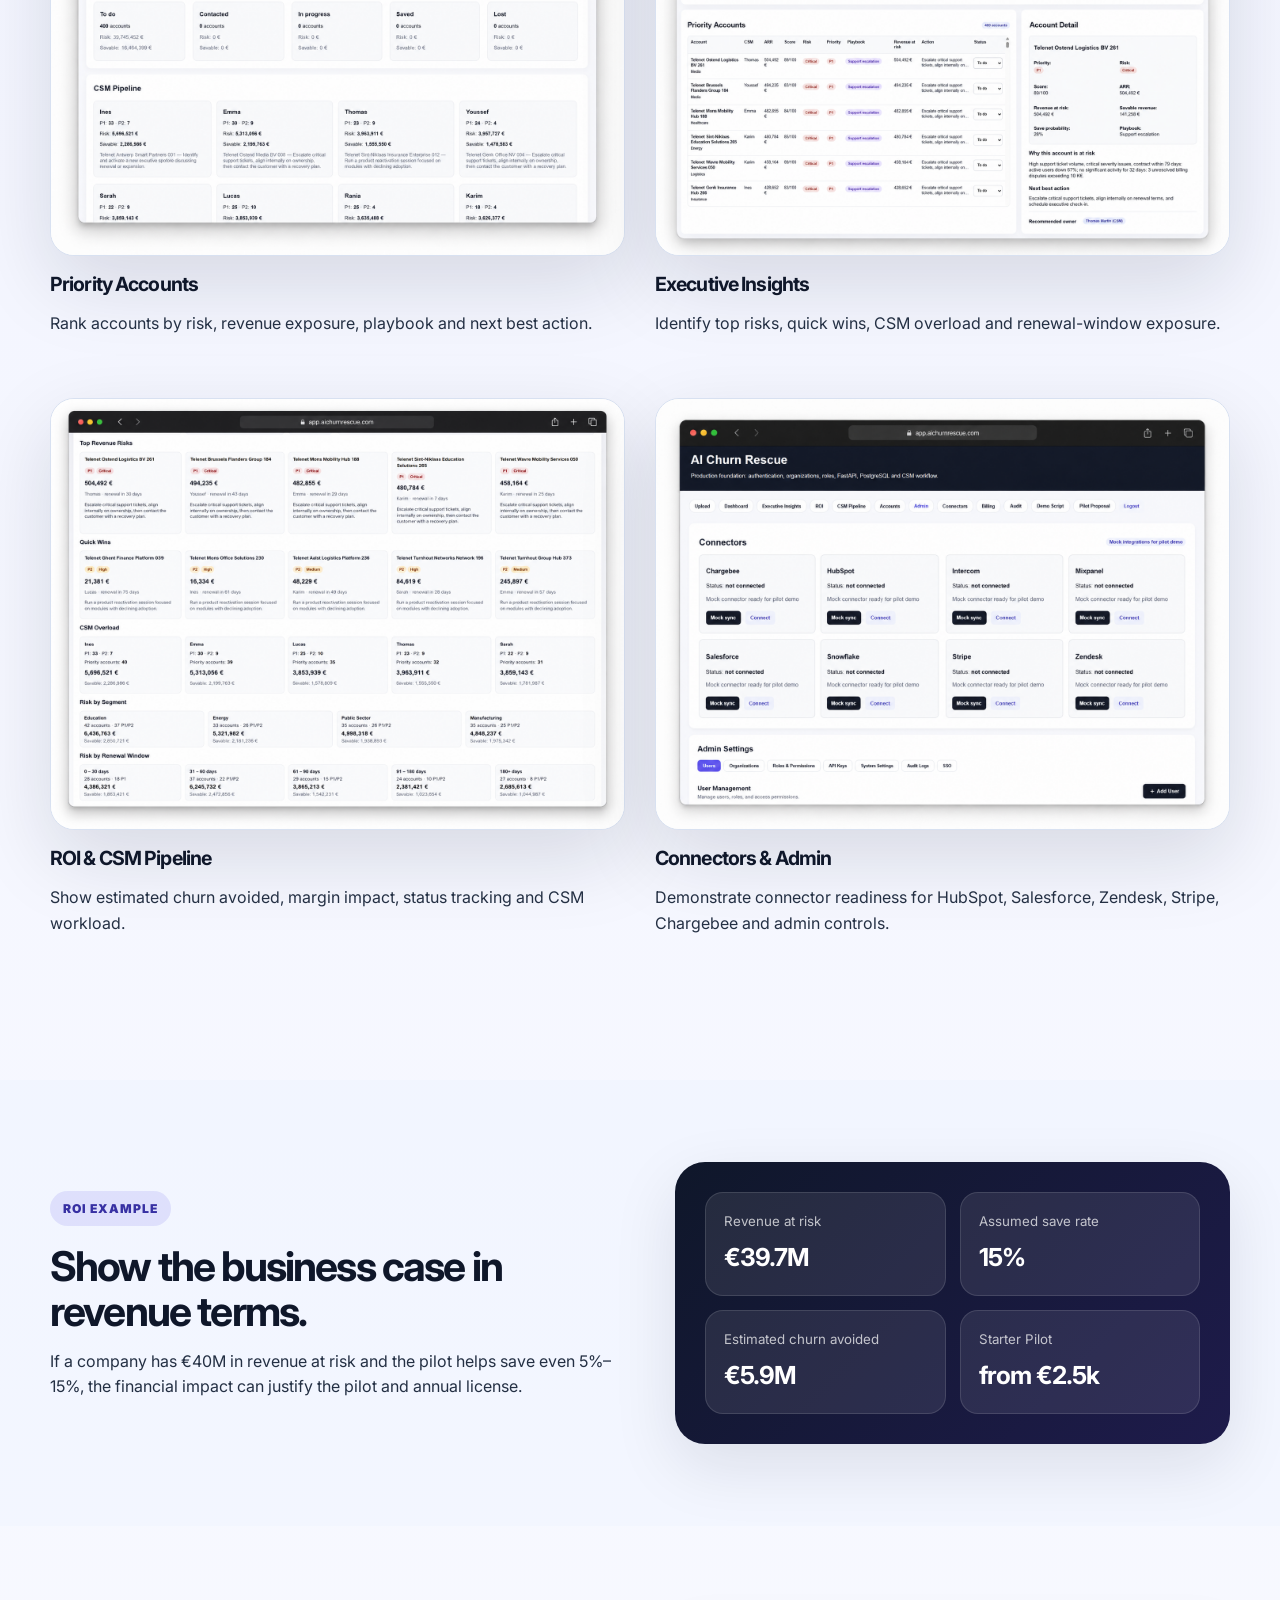
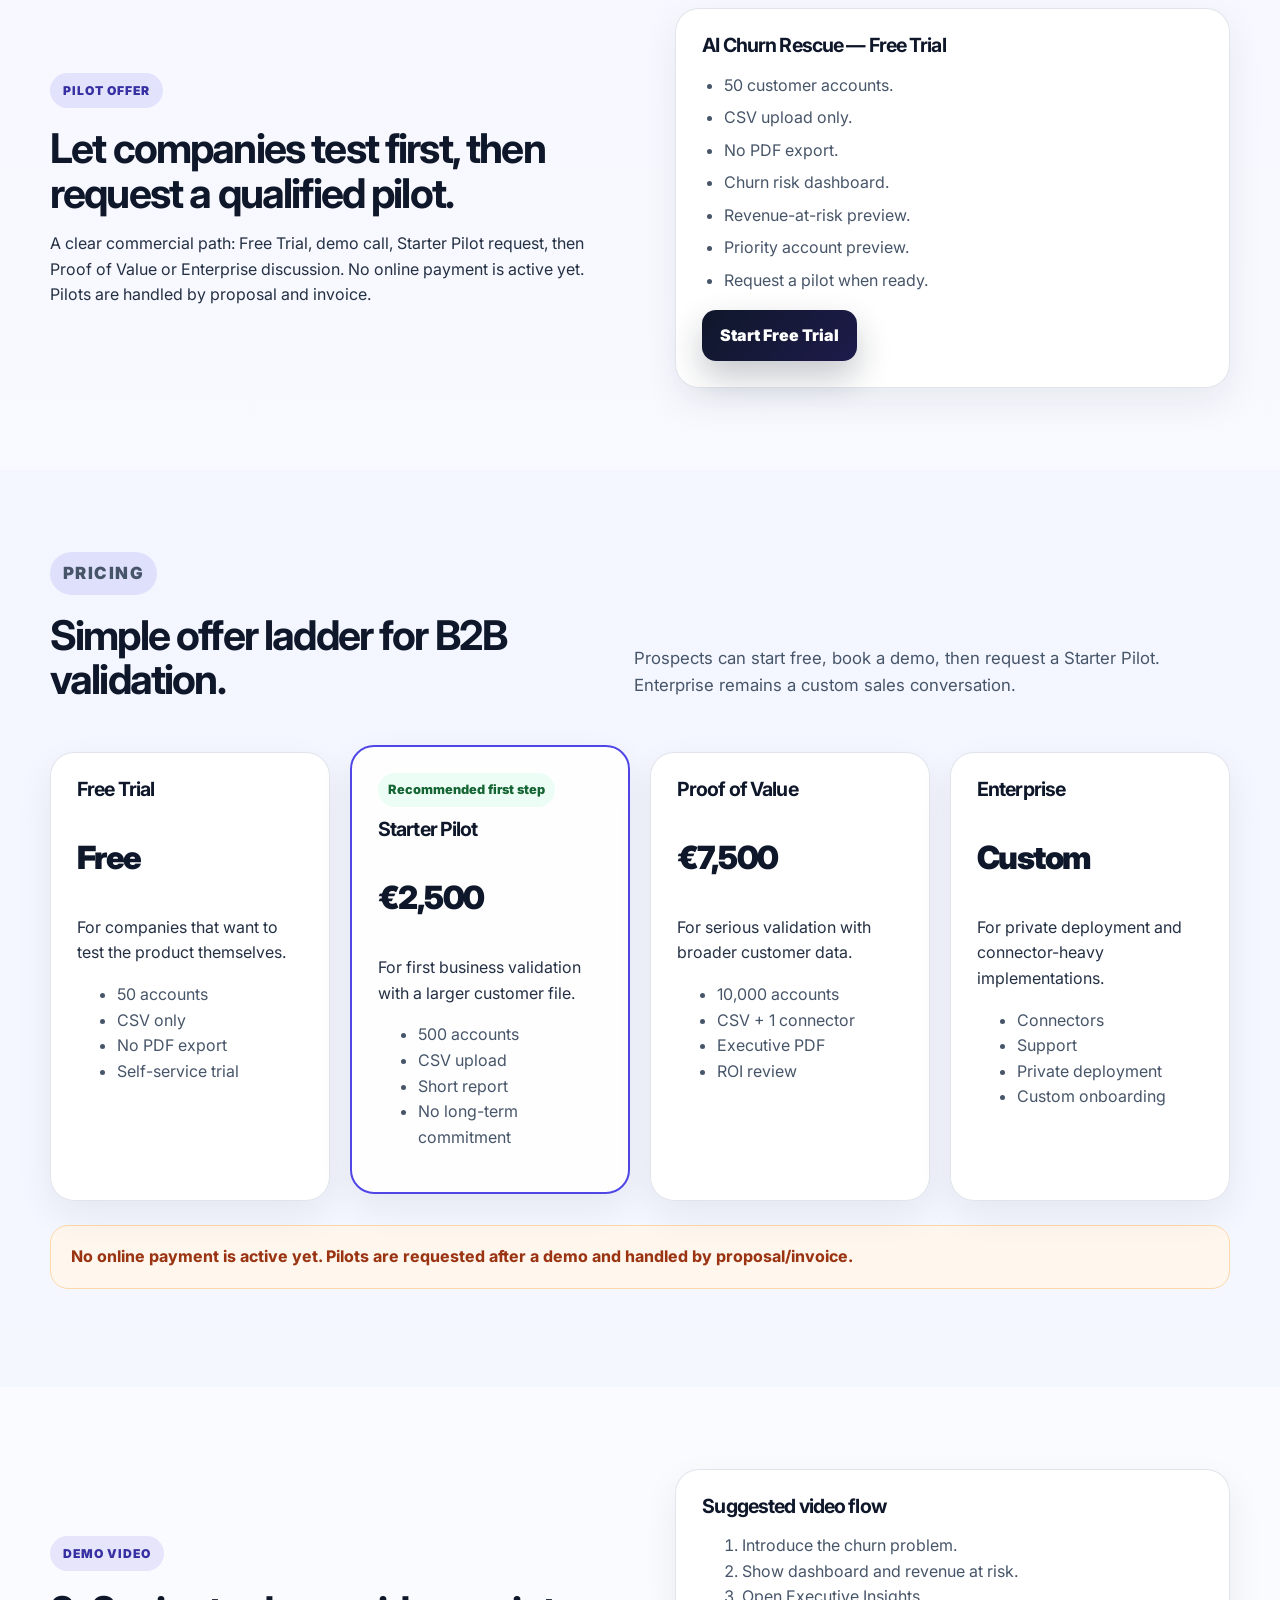
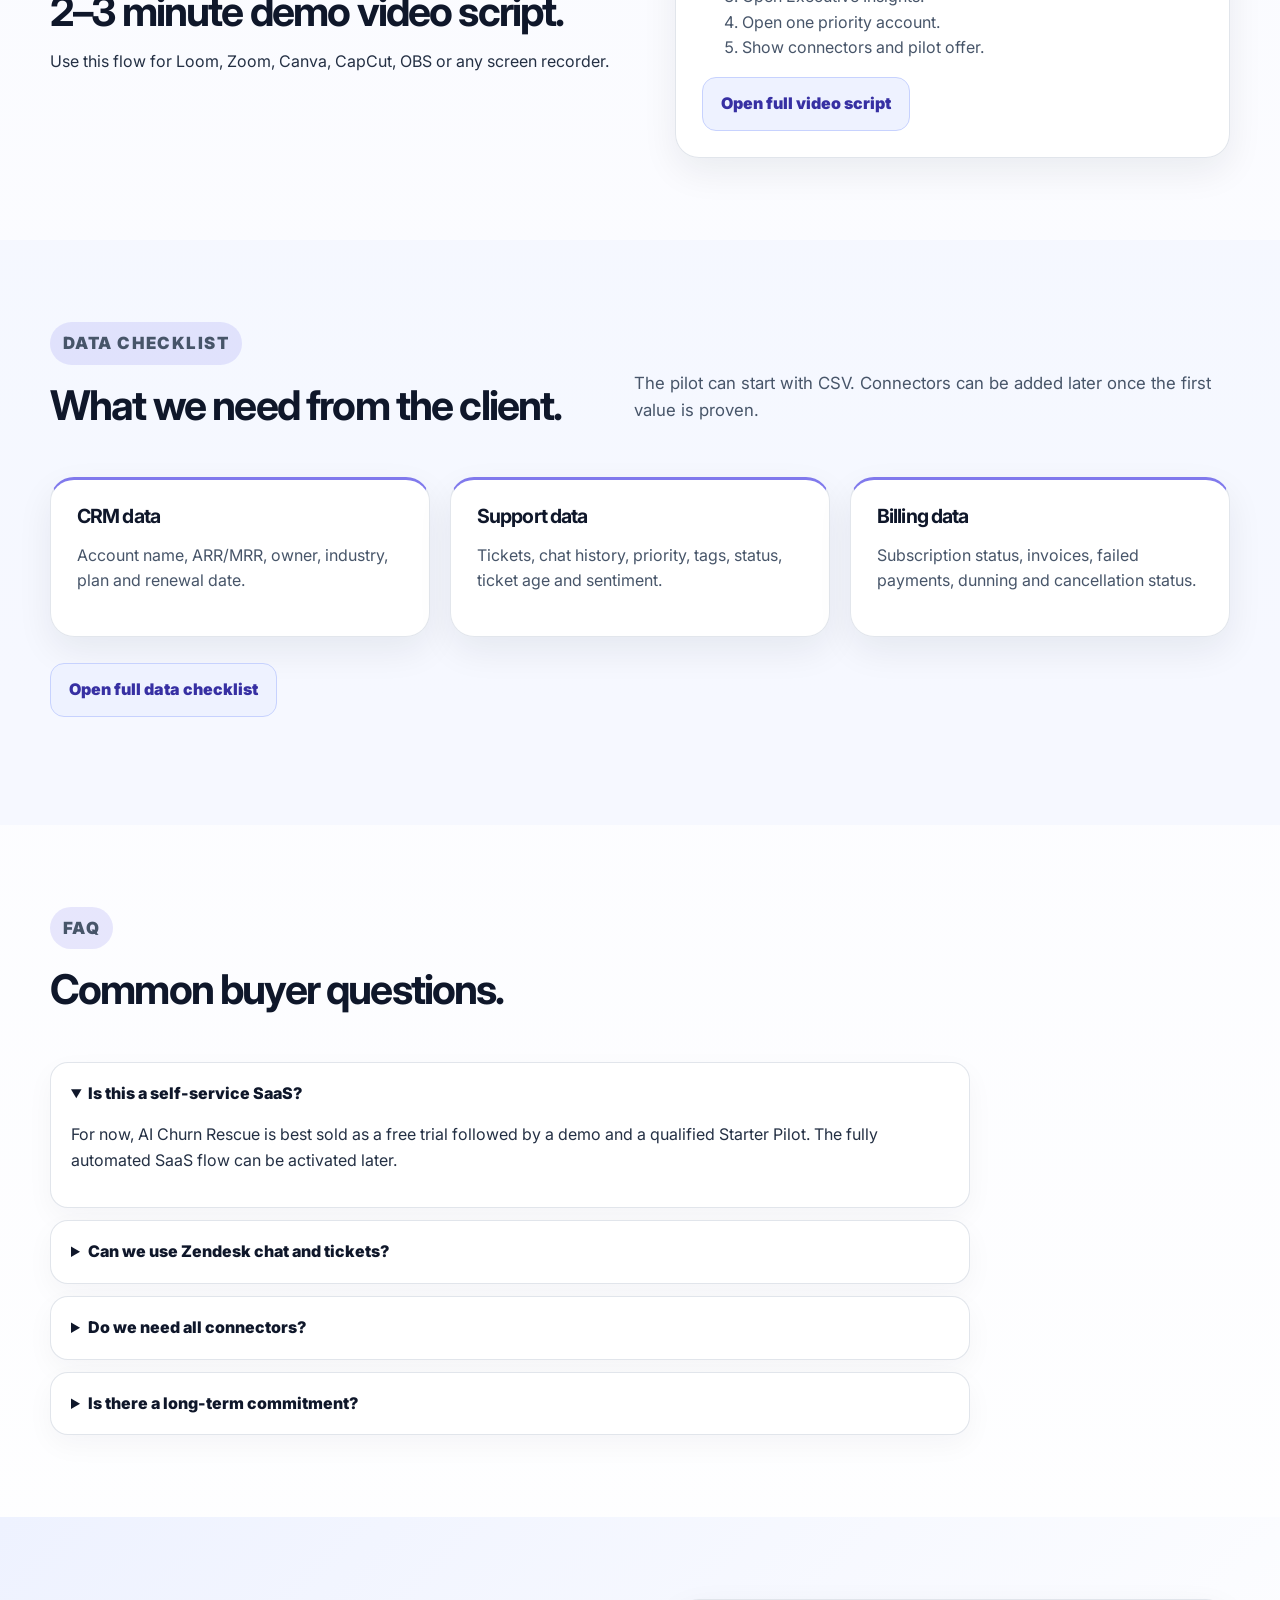
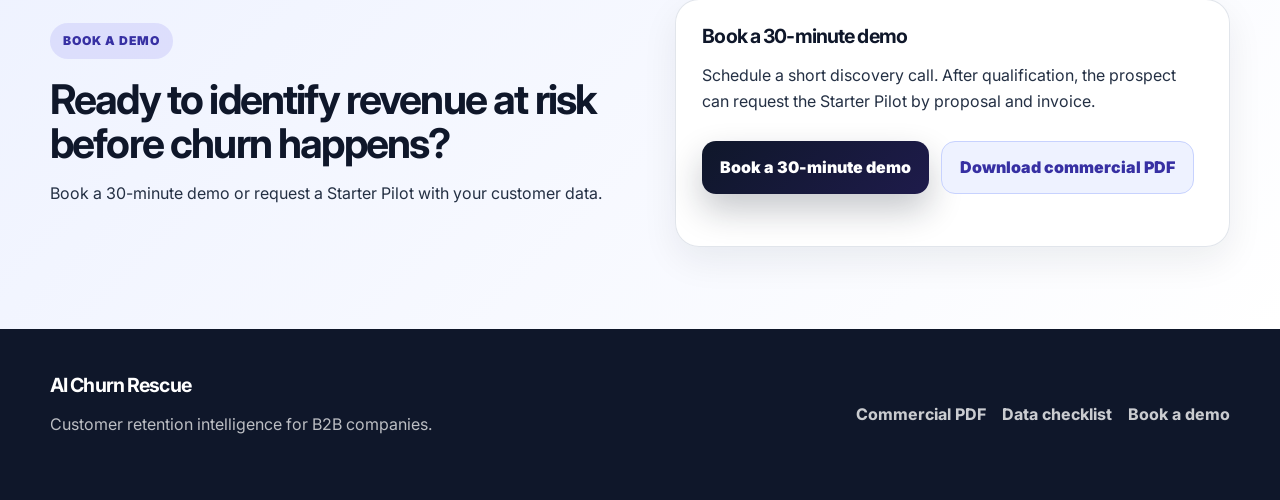
==== commit 034dfda4: "Add files via upload" ====
--- a/index.html
+++ b/index.html
@@ -1,173 +1,434 @@
-<!DOCTYPE html>
+<!doctype html>
 <html lang="en">
 <head>
-  <meta charset="UTF-8" />
-  <meta name="viewport" content="width=device-width, initial-scale=1.0" />
-  <title>AI Churn Rescue — Detect Customer Churn Risk Before Revenue Is Lost</title>
-  <meta name="description" content="AI Churn Rescue connects CRM, support and billing signals to identify at-risk customers, quantify revenue exposure and recommend the next best CSM action." />
-  <link rel="stylesheet" href="./styles.css" />
+  <meta charset="utf-8">
+  <meta name="viewport" content="width=device-width, initial-scale=1">
+  <title>AI Churn Rescue — Customer Retention Intelligence</title>
+  <meta name="description" content="AI Churn Rescue helps B2B companies detect churn risk, quantify revenue at risk and prioritize customer rescue actions before revenue is lost.">
+  <link rel="stylesheet" href="styles.css">
 </head>
 <body>
   <header class="site-header">
-    <a class="brand" href="#top"><span class="brand-mark">AI</span><span>AI Churn Rescue</span></a>
-    <nav>
-      <a href="#problem">Problem</a><a href="#solution">Solution</a><a href="#how">How it works</a>
-      <a href="#connectors">Connectors</a><a href="#pilot">Pilot</a><a href="#pricing">Pricing</a><a href="#demo">Book a Demo</a>
-    </nav>
+    <div class="container nav">
+      <a class="logo" href="#top">AI Churn Rescue</a>
+      <nav class="nav-links" aria-label="Main navigation">
+        <a href="#problem">Problem</a>
+        <a href="#solution">Solution</a>
+        <a href="#how">How it works</a>
+        <a href="#screenshots">Screenshots</a>
+        <a href="#pricing">Pricing</a>
+        <a class="nav-cta" href="#demo">Book a Demo</a>
+      </nav>
+    </div>
   </header>
 
   <main id="top">
     <section class="hero">
-      <div class="hero-copy">
-        <p class="eyebrow">Customer retention intelligence for B2B teams</p>
-        <h1>Detect customer churn risk before revenue is lost.</h1>
-        <p class="hero-subtitle">AI Churn Rescue connects CRM, support and billing signals to identify at-risk customers, quantify revenue exposure and recommend the next best CSM action.</p>
-        <p class="for-who">For B2B SaaS, telecom, subscription businesses and customer success teams.</p>
-        <div class="hero-actions">
-          <a class="button primary" href="#demo">Book a 30-minute demo</a>
-          <a class="button secondary" href="#pilot">Start Free Trial</a><a class="button secondary" href="#demo">Request Starter Pilot</a>
-        </div>
-        <div class="trust-row"><span>CRM + Support + Billing</span><span>Executive PDF reports</span><span>CSM action plans</span></div>
-      </div>
-      <div class="hero-card">
-        <div class="card-topline"><span class="status-dot"></span> Live demo view</div>
-        <div class="metric-grid">
-          <div><small>Revenue at risk</small><strong>€39.7M</strong></div>
-          <div><small>Priority accounts</small><strong>299</strong></div>
-          <div><small>Savable revenue</small><strong>€16.4M</strong></div>
-          <div><small>ARR at risk</small><strong>74.8%</strong></div>
-        </div>
-        <div class="risk-list">
-          <div><b>P1</b><span>Critical renewal risk</span><em>Executive escalation</em></div>
-          <div><b>P2</b><span>Support + billing risk</span><em>CSM rescue play</em></div>
-          <div><b>P3</b><span>Usage decline</span><em>Product adoption play</em></div>
-        </div>
-      </div>
-    </section>
-
-    <section class="logos"><span>Built for signals from</span><strong>HubSpot</strong><strong>Salesforce</strong><strong>Zendesk</strong><strong>Stripe</strong><strong>Chargebee</strong></section>
+      <div class="container hero-grid">
+        <div class="hero-copy">
+          <p class="eyebrow">Customer retention intelligence for B2B teams</p>
+          <h1>Detect customer churn risk before revenue is lost.</h1>
+          <p class="lead">AI Churn Rescue connects CRM, support, billing and usage signals to identify at-risk customers, quantify revenue exposure and recommend the next best CSM action.</p>
+          <p class="sublead">Built for B2B SaaS, telecom, subscription businesses and customer success teams.</p>
+          <div class="cta-row">
+            <a class="button primary" href="https://calendly.com/hichamipg1/30min" target="_blank" rel="noopener">Book a 30-minute demo</a>
+            <a class="button secondary" href="#pilot">Start Free Trial</a>
+            <a class="button ghost" href="#demo">Request Starter Pilot</a>
+          </div>
+          <div class="signal-row">
+            <span>CRM</span>
+            <span>Support</span>
+            <span>Billing</span>
+            <span>Usage</span>
+            <span>Executive PDF</span>
+            <span>CSM action plans</span>
+          </div>
+        </div>
+
+        <aside class="hero-card" aria-label="Product demo metrics">
+          <div class="hero-card-top">
+            <span class="live-dot"></span>
+            <strong>Live demo view</strong>
+          </div>
+          <div class="metric-grid">
+            <div class="metric"><small>Revenue at risk</small><strong>€39.7M</strong></div>
+            <div class="metric"><small>Priority accounts</small><strong>299</strong></div>
+            <div class="metric"><small>Savable revenue</small><strong>€16.4M</strong></div>
+            <div class="metric"><small>ARR at risk</small><strong>74.8%</strong></div>
+          </div>
+          <div class="priority-list">
+            <div><b>P1</b><span>Critical renewal risk</span><em>Executive escalation</em></div>
+            <div><b>P2</b><span>Support + billing risk</span><em>CSM rescue play</em></div>
+            <div><b>P3</b><span>Usage decline</span><em>Product adoption play</em></div>
+          </div>
+          <p class="built-for">Built for signals from <b>HubSpot</b>, <b>Salesforce</b>, <b>Zendesk</b>, <b>Stripe</b> and <b>Chargebee</b>.</p>
+        </aside>
+      </div>
+    </section>
 
     <section class="section" id="problem">
-      <div class="section-head"><p class="eyebrow">Problem</p><h2>Churn signals are visible before customers leave — but they are scattered.</h2><p>Customer risk usually appears across multiple systems: support tickets, CRM notes, payment delays, renewal timing and declining usage. Teams react too late because no single view connects these signals to revenue exposure.</p></div>
-      <div class="cards three">
-        <article class="card"><h3>Signals are fragmented</h3><p>CRM, support, billing and usage data live in different tools.</p></article>
-        <article class="card"><h3>CSMs lack focus</h3><p>Teams need to prioritize the highest revenue at risk.</p></article>
-        <article class="card"><h3>Leadership lacks clarity</h3><p>Executives need a simple view of ARR at risk and rescue actions.</p></article>
-      </div>
-    </section>
-
-    <section class="section split" id="solution">
-      <div><p class="eyebrow">Solution</p><h2>One churn rescue command center for revenue, support and customer success teams.</h2><p>AI Churn Rescue turns customer signals into a prioritized rescue pipeline: risk score, revenue at risk, risk explanation, next best action, CSM notes and executive-ready PDF reports.</p>
-        <ul class="checklist"><li>Detect high-risk accounts before renewal.</li><li>Quantify ARR and revenue exposure.</li><li>Explain the drivers behind each risk score.</li><li>Recommend CSM actions and customer outreach.</li><li>Export executive reports.</li></ul>
-      </div>
-      <div class="panel-preview"><h3>Executive insights</h3><div><span>Top revenue risks</span><b>Ready</b></div><div><span>Quick wins</span><b>Ready</b></div><div><span>CSM overload</span><b>Ready</b></div><div><span>Risk by renewal window</span><b>Ready</b></div><div><span>Executive PDF</span><b>Ready</b></div></div>
+      <div class="container">
+        <div class="section-head">
+          <div>
+            <p class="eyebrow">Problem</p>
+            <h2>Churn signals are visible before customers leave — but they are scattered.</h2>
+          </div>
+          <p>Customer risk usually appears across support tickets, CRM notes, payment delays, renewal timing and declining usage. Teams react too late because no single view connects these signals to revenue exposure.</p>
+        </div>
+        <div class="cards three">
+          <article class="card">
+            <h3>Signals are fragmented</h3>
+            <p>CRM, support, billing and usage data live in different tools.</p>
+          </article>
+          <article class="card">
+            <h3>CSMs lack focus</h3>
+            <p>Teams need to prioritize the highest revenue at risk, not just the loudest customer.</p>
+          </article>
+          <article class="card">
+            <h3>Leadership lacks clarity</h3>
+            <p>Executives need a simple view of ARR at risk, quick wins and rescue actions.</p>
+          </article>
+        </div>
+      </div>
+    </section>
+
+    <section class="section alt" id="solution">
+      <div class="container split">
+        <div>
+          <p class="eyebrow">Solution</p>
+          <h2>One churn rescue command center for revenue, support and customer success teams.</h2>
+          <p>AI Churn Rescue turns customer signals into a prioritized rescue pipeline: risk score, revenue at risk, explanation, next best action, CSM notes and executive-ready reports.</p>
+          <ul class="check-list">
+            <li>Detect high-risk accounts before renewal.</li>
+            <li>Quantify ARR and revenue exposure.</li>
+            <li>Explain the drivers behind each risk score.</li>
+            <li>Recommend CSM actions and customer outreach.</li>
+            <li>Export executive reports and action plans.</li>
+          </ul>
+        </div>
+        <div class="insight-card">
+          <h3>Executive insights</h3>
+          <div class="ready-row"><span>Top revenue risks</span><b>Ready</b></div>
+          <div class="ready-row"><span>Quick wins</span><b>Ready</b></div>
+          <div class="ready-row"><span>CSM overload</span><b>Ready</b></div>
+          <div class="ready-row"><span>Risk by renewal window</span><b>Ready</b></div>
+          <div class="ready-row"><span>Executive PDF</span><b>Ready</b></div>
+        </div>
+      </div>
     </section>
 
     <section class="section" id="how">
-      <div class="section-head"><p class="eyebrow">How it works</p><h2>From customer data to rescue actions in four steps.</h2></div>
-      <div class="steps"><div class="step"><b>1</b><h3>Connect or upload data</h3><p>Use CSV or connect CRM, support and billing systems.</p></div><div class="step"><b>2</b><h3>Score churn risk</h3><p>Analyze renewal, support, sentiment, payment and usage signals.</p></div><div class="step"><b>3</b><h3>Prioritize actions</h3><p>Rank P1/P2 accounts by revenue at risk.</p></div><div class="step"><b>4</b><h3>Report ROI</h3><p>Export reports and weekly action plans.</p></div></div>
-    </section>
-
-    <section class="section" id="connectors">
-      <div class="section-head"><p class="eyebrow">Connectors</p><h2>Unify CRM, support and billing signals.</h2><p>The strongest churn predictions combine who the customer is, what they experience and what revenue is at risk.</p></div>
-      <div class="connector-grid"><article class="connector-card"><h3>HubSpot / Salesforce</h3><p>Account, owner, industry, ARR, lifecycle, opportunities and renewal context.</p><span>CRM context</span></article><article class="connector-card"><h3>Zendesk</h3><p>Tickets, chat signals, tags, urgent issues, sentiment and support blockers.</p><span>Support intelligence</span></article><article class="connector-card"><h3>Stripe / Chargebee</h3><p>Subscriptions, failed payments, dunning, invoices and cancellation signals.</p><span>Billing risk</span></article></div>
+      <div class="container">
+        <div class="section-head">
+          <div>
+            <p class="eyebrow">How it works</p>
+            <h2>From customer data to rescue actions in four steps.</h2>
+          </div>
+          <p>The first value moment should happen in less than 10 minutes: upload a CSV, see revenue at risk, then decide whether a Starter Pilot makes sense.</p>
+        </div>
+        <div class="cards four">
+          <article class="card step"><span class="step-number">1</span><h3>Connect or upload data</h3><p>Use CSV first, then connect CRM, support and billing systems later.</p></article>
+          <article class="card step"><span class="step-number">2</span><h3>Score churn risk</h3><p>Analyze renewal, support, sentiment, payment and usage signals.</p></article>
+          <article class="card step"><span class="step-number">3</span><h3>Prioritize actions</h3><p>Rank P1/P2 accounts by revenue at risk and urgency.</p></article>
+          <article class="card step"><span class="step-number">4</span><h3>Report ROI</h3><p>Export reports, weekly plans and board-ready summaries.</p></article>
+        </div>
+      </div>
+    </section>
+
+    <section class="section alt" id="connectors">
+      <div class="container">
+        <div class="section-head">
+          <div>
+            <p class="eyebrow">Connectors</p>
+            <h2>Unify CRM, support and billing signals.</h2>
+          </div>
+          <p>The strongest churn predictions combine who the customer is, what they experience and what revenue is at risk.</p>
+        </div>
+        <div class="cards three">
+          <article class="card">
+            <h3>HubSpot / Salesforce</h3>
+            <p>Account, owner, industry, ARR, lifecycle, opportunities and renewal context.</p>
+            <span class="tag">CRM context</span>
+          </article>
+          <article class="card">
+            <h3>Zendesk</h3>
+            <p>Tickets, chat signals, tags, urgent issues, sentiment and support blockers.</p>
+            <span class="tag">Support intelligence</span>
+          </article>
+          <article class="card">
+            <h3>Stripe / Chargebee</h3>
+            <p>Subscriptions, failed payments, dunning, invoices and cancellation signals.</p>
+            <span class="tag">Billing risk</span>
+          </article>
+        </div>
+      </div>
     </section>
 
     <section class="section" id="screenshots">
-      <div class="section-head">
-        <p class="eyebrow">Screenshots</p>
-        <h2>What prospects see in the demo.</h2>
-        <p>Real product views from AI Churn Rescue: dashboard, executive insights, connectors, ROI and customer rescue workflow.</p>
-      </div>
-
-      <div class="screenshot-showcase">
-        <article class="screenshot-feature">
-          <img src="./assets/screenshots/dashboard-executive-overview.png" alt="AI Churn Rescue dashboard and executive overview" />
-          <div>
-            <h3>Dashboard & Executive Overview</h3>
-            <p>Monitor accounts, ARR, revenue at risk, P1/P2 priorities and board-ready executive insights.</p>
-          </div>
-        </article>
-
-        <article class="screenshot-feature">
-          <img src="./assets/screenshots/customer-intelligence-executive-insights.png" alt="AI Churn Rescue executive insights and revenue risk analysis" />
-          <div>
+      <div class="container">
+        <div class="section-head">
+          <div>
+            <p class="eyebrow">Screenshots</p>
+            <h2>What prospects see in the demo.</h2>
+          </div>
+          <p>Real product views from AI Churn Rescue: dashboard, executive insights, connectors, ROI and customer rescue workflow.</p>
+        </div>
+
+        <div class="screenshot-block">
+          <div class="screenshot-frame">
+            <img src="assets/screenshots/dashboard-executive-overview.png" alt="AI Churn Rescue dashboard and executive overview">
+          </div>
+          <h3>Dashboard & Executive Overview</h3>
+          <p>Monitor accounts, ARR, revenue at risk, P1/P2 priorities and board-ready insights.</p>
+        </div>
+
+        <div class="screenshot-grid">
+          <article>
+            <div class="screenshot-frame small">
+              <img src="assets/screenshots/priority-accounts-account-detail.png" alt="Priority accounts and account detail">
+            </div>
+            <h3>Priority Accounts</h3>
+            <p>Rank accounts by risk, revenue exposure, playbook and next best action.</p>
+          </article>
+          <article>
+            <div class="screenshot-frame small">
+              <img src="assets/screenshots/customer-intelligence-executive-insights.png" alt="Customer intelligence executive insights">
+            </div>
             <h3>Executive Insights</h3>
-            <p>Identify top revenue risks, quick wins, CSM overload, risky segments and renewal-window exposure.</p>
-          </div>
-        </article>
-
-        <article class="screenshot-feature">
-          <img src="./assets/screenshots/priority-accounts-account-detail.png" alt="AI Churn Rescue priority accounts and customer intelligence workflow" />
-          <div>
-            <h3>Customer Intelligence Workflow</h3>
-            <p>Review priority accounts, account-level risk drivers, recommended owner and next best action.</p>
-          </div>
-        </article>
-
-        <article class="screenshot-feature">
-          <img src="./assets/screenshots/roi-csm-pipeline.png" alt="AI Churn Rescue ROI business case and CSM pipeline" />
-          <div>
+            <p>Identify top risks, quick wins, CSM overload and renewal-window exposure.</p>
+          </article>
+        </div>
+
+        <div class="screenshot-grid">
+          <article>
+            <div class="screenshot-frame small">
+              <img src="assets/screenshots/roi-csm-pipeline.png" alt="ROI business case and CSM pipeline">
+            </div>
             <h3>ROI & CSM Pipeline</h3>
-            <p>Show estimated churn avoided, margin impact, potential ROI, status tracking and CSM workload.</p>
-          </div>
-        </article>
-
-        <article class="screenshot-feature">
-          <img src="./assets/screenshots/connectors-admin.png" alt="AI Churn Rescue connectors and admin settings" />
-          <div>
+            <p>Show estimated churn avoided, margin impact, status tracking and CSM workload.</p>
+          </article>
+          <article>
+            <div class="screenshot-frame small">
+              <img src="assets/screenshots/connectors-admin.png" alt="Connectors and admin settings">
+            </div>
             <h3>Connectors & Admin</h3>
             <p>Demonstrate connector readiness for HubSpot, Salesforce, Zendesk, Stripe, Chargebee and admin controls.</p>
-          </div>
-        </article>
-      </div>
-    </section>
-
-    <section class="section split" id="roi">
-      <div><p class="eyebrow">ROI example</p><h2>Show the business case in revenue terms.</h2><p>If a company has €40M in revenue at risk and the pilot helps save even 5%–15%, the financial impact can justify the pilot and annual license.</p></div>
-      <div class="roi-box"><div><span>Revenue at risk</span><b>€39.7M</b></div><div><span>Assumed save rate</span><b>15%</b></div><div><span>Estimated churn avoided</span><b>€5.9M</b></div><div><span>Pilot price</span><b>from €7.5k</b></div></div>
-    </section>
-
-    <section class="section pilot" id="pilot">
-      <div class="section-head"><p class="eyebrow">Pilot offer</p><h2>Let companies test first, then upgrade when convinced.</h2><p>A clear self-service path: Free Trial, Starter, Proof of Value, then Enterprise. No online payment is active yet. Pilots are requested after a demo and handled by proposal/invoice.</p></div>
-      <div class="pilot-card"><div><h3>AI Churn Rescue — Free Trial</h3><ul class="checklist"><li>50 customer accounts</li><li>CSV upload only</li><li>No PDF export</li><li>Churn risk dashboard</li><li>Revenue-at-risk preview</li><li>Priority account preview</li><li>Request a pilot when ready</li></ul></div><div class="pilot-price"><span>Start free</span><strong>Free Trial</strong><p>50 accounts · CSV only</p><a class="button primary" href="#demo">Start Free Trial</a></div></div>
-    </section>
-
-    <section class="section" id="pricing">
-      <div class="section-head"><p class="eyebrow">Pricing</p><h2>Self-service pricing path.</h2><p>Prospects can start free, book a demo, then request a Starter Pilot. Enterprise remains a custom sales conversation.</p></div>
-      <div class="pricing-grid pricing-grid-four"><article class="price-card"><h3>Free Trial</h3><strong>Free</strong><p>For companies that want to test the product themselves.</p><ul><li>50 accounts</li><li>CSV only</li><li>No PDF export</li><li>Self-service trial</li></ul></article><article class="price-card highlighted"><h3>Starter</h3><strong>€2,500</strong><p>For a first business validation with a larger customer file.</p><ul><li>500 accounts</li><li>CSV upload</li><li>Short report</li><li>No long-term commitment</li></ul></article><article class="price-card"><h3>Proof of Value</h3><strong>€7,500</strong><p>For serious validation with broader customer data.</p><ul><li>10,000 accounts</li><li>CSV + 1 connector</li><li>Executive PDF</li><li>ROI review</li></ul></article><article class="price-card"><h3>Enterprise</h3><strong>Custom quote</strong><p>For private deployment and connector-heavy implementations.</p><ul><li>Connectors</li><li>Support</li><li>Private deployment</li><li>Custom onboarding</li></ul></article></div>
+          </article>
+        </div>
+      </div>
+    </section>
+
+    <section class="section alt" id="roi">
+      <div class="container split">
+        <div>
+          <p class="eyebrow">ROI example</p>
+          <h2>Show the business case in revenue terms.</h2>
+          <p>If a company has €40M in revenue at risk and the pilot helps save even 5%–15%, the financial impact can justify the pilot and annual license.</p>
+        </div>
+        <div class="roi-panel">
+          <div class="roi-grid">
+            <div class="roi-item"><small>Revenue at risk</small><strong>€39.7M</strong></div>
+            <div class="roi-item"><small>Assumed save rate</small><strong>15%</strong></div>
+            <div class="roi-item"><small>Estimated churn avoided</small><strong>€5.9M</strong></div>
+            <div class="roi-item"><small>Starter Pilot</small><strong>from €2.5k</strong></div>
+          </div>
+        </div>
+      </div>
+    </section>
+
+    <section class="section" id="pilot">
+      <div class="container split">
+        <div>
+          <p class="eyebrow">Pilot offer</p>
+          <h2>Let companies test first, then request a qualified pilot.</h2>
+          <p>A clear commercial path: Free Trial, demo call, Starter Pilot request, then Proof of Value or Enterprise discussion. No online payment is active yet. Pilots are handled by proposal and invoice.</p>
+        </div>
+        <div class="offer-card">
+          <h3>AI Churn Rescue — Free Trial</h3>
+          <ul class="check-list">
+            <li>50 customer accounts.</li>
+            <li>CSV upload only.</li>
+            <li>No PDF export.</li>
+            <li>Churn risk dashboard.</li>
+            <li>Revenue-at-risk preview.</li>
+            <li>Priority account preview.</li>
+            <li>Request a pilot when ready.</li>
+          </ul>
+          <a class="button primary" href="#demo">Start Free Trial</a>
+        </div>
+      </div>
+    </section>
+
+    <section class="section alt" id="pricing">
+      <div class="container">
+        <div class="section-head">
+          <div>
+            <p class="eyebrow">Pricing</p>
+            <h2>Simple offer ladder for B2B validation.</h2>
+          </div>
+          <p>Prospects can start free, book a demo, then request a Starter Pilot. Enterprise remains a custom sales conversation.</p>
+        </div>
+        <div class="pricing">
+          <article class="price-card">
+            <h3>Free Trial</h3>
+            <p class="price">Free</p>
+            <p>For companies that want to test the product themselves.</p>
+            <ul>
+              <li>50 accounts</li>
+              <li>CSV only</li>
+              <li>No PDF export</li>
+              <li>Self-service trial</li>
+            </ul>
+          </article>
+          <article class="price-card featured">
+            <span class="featured-label">Recommended first step</span>
+            <h3>Starter Pilot</h3>
+            <p class="price">€2,500</p>
+            <p>For first business validation with a larger customer file.</p>
+            <ul>
+              <li>500 accounts</li>
+              <li>CSV upload</li>
+              <li>Short report</li>
+              <li>No long-term commitment</li>
+            </ul>
+          </article>
+          <article class="price-card">
+            <h3>Proof of Value</h3>
+            <p class="price">€7,500</p>
+            <p>For serious validation with broader customer data.</p>
+            <ul>
+              <li>10,000 accounts</li>
+              <li>CSV + 1 connector</li>
+              <li>Executive PDF</li>
+              <li>ROI review</li>
+            </ul>
+          </article>
+          <article class="price-card">
+            <h3>Enterprise</h3>
+            <p class="price">Custom</p>
+            <p>For private deployment and connector-heavy implementations.</p>
+            <ul>
+              <li>Connectors</li>
+              <li>Support</li>
+              <li>Private deployment</li>
+              <li>Custom onboarding</li>
+            </ul>
+          </article>
+        </div>
+        <p class="note-box">No online payment is active yet. Pilots are requested after a demo and handled by proposal/invoice.</p>
+      </div>
     </section>
 
     <section class="section" id="video">
-      <div class="section-head"><p class="eyebrow">Demo video</p><h2>2–3 minute demo video script.</h2><p>Record this with Loom, Zoom, Canva, CapCut, OBS or any screen recorder.</p></div>
-      <div class="video-box"><div class="play-button">▶</div><div><h3>Suggested video flow</h3><ol><li>Introduce the churn problem.</li><li>Show dashboard and revenue at risk.</li><li>Open Executive Insights.</li><li>Open one priority account.</li><li>Show connectors and pilot offer.</li></ol><a class="button secondary" href="./demo-video-script.html">Open full video script</a></div></div>
-    </section>
-
-    <section class="section" id="data-checklist">
-      <div class="section-head"><p class="eyebrow">Data checklist</p><h2>What we need from the client.</h2></div>
-      <div class="cards three"><article class="card"><h3>CRM data</h3><p>Account name, ARR/MRR, owner, industry, plan, renewal date.</p></article><article class="card"><h3>Support data</h3><p>Tickets, chat history, priority, tags, status, ticket age and sentiment.</p></article><article class="card"><h3>Billing data</h3><p>Subscription status, invoices, failed payments, dunning and cancellation status.</p></article></div>
-      <a class="button secondary" href="./data-checklist.html">Open full data checklist</a>
-    </section>
-
-    <section class="section faq" id="faq">
-      <div class="section-head"><p class="eyebrow">FAQ</p><h2>Common buyer questions.</h2></div>
-      <details open><summary>Is this a self-service SaaS?</summary><p>For now, AI Churn Rescue is best sold as a paid pilot, internal license or enterprise connector package.</p></details>
-      <details><summary>Can we use Zendesk chat and tickets?</summary><p>Yes. Zendesk can provide support pressure, tickets, tags, urgency, sentiment and cancellation signals.</p></details>
-      <details><summary>Do we need all connectors?</summary><p>No. A pilot can start with CSV or one connector. The strongest results come from CRM + support + billing together.</p></details>
-      <details><summary>Is there a long-term commitment?</summary><p>No. The 30-day Proof of Value has no required long-term commitment.</p></details>
-    </section>
-
-    <section class="section demo-cta" id="demo">
-      <div><p class="eyebrow">Book a Demo</p><h2>Ready to identify revenue at risk before churn happens?</h2><p>Book a 30-minute demo or request a Starter Pilot with your customer data.</p></div>
-      <div class="lead-form">
-        <h3>Book a 30-minute demo</h3>
-        <p>Schedule a short discovery call. After qualification, the prospect can request the Starter Pilot by proposal and invoice.</p>
-        <a class="button primary" href="https://calendly.com/hichamipg1/30min" target="_blank">Book a 30-minute demo</a>
-        <a class="button secondary" href="./assets/AI_Churn_Rescue_Commercial_Proposal.pdf">Download commercial PDF</a>
+      <div class="container split">
+        <div>
+          <p class="eyebrow">Demo video</p>
+          <h2>2–3 minute demo video script.</h2>
+          <p>Use this flow for Loom, Zoom, Canva, CapCut, OBS or any screen recorder.</p>
+        </div>
+        <div class="demo-box">
+          <h3>Suggested video flow</h3>
+          <ol>
+            <li>Introduce the churn problem.</li>
+            <li>Show dashboard and revenue at risk.</li>
+            <li>Open Executive Insights.</li>
+            <li>Open one priority account.</li>
+            <li>Show connectors and pilot offer.</li>
+          </ol>
+          <a class="button secondary" href="demo-video-script.html">Open full video script</a>
+        </div>
+      </div>
+    </section>
+
+    <section class="section alt" id="checklist">
+      <div class="container">
+        <div class="section-head">
+          <div>
+            <p class="eyebrow">Data checklist</p>
+            <h2>What we need from the client.</h2>
+          </div>
+          <p>The pilot can start with CSV. Connectors can be added later once the first value is proven.</p>
+        </div>
+        <div class="cards three">
+          <article class="card">
+            <h3>CRM data</h3>
+            <p>Account name, ARR/MRR, owner, industry, plan and renewal date.</p>
+          </article>
+          <article class="card">
+            <h3>Support data</h3>
+            <p>Tickets, chat history, priority, tags, status, ticket age and sentiment.</p>
+          </article>
+          <article class="card">
+            <h3>Billing data</h3>
+            <p>Subscription status, invoices, failed payments, dunning and cancellation status.</p>
+          </article>
+        </div>
+        <div class="cta-row">
+          <a class="button secondary" href="data-checklist.html">Open full data checklist</a>
+        </div>
+      </div>
+    </section>
+
+    <section class="section" id="faq">
+      <div class="container">
+        <div class="section-head">
+          <div>
+            <p class="eyebrow">FAQ</p>
+            <h2>Common buyer questions.</h2>
+          </div>
+        </div>
+        <div class="faq-list">
+          <details open>
+            <summary>Is this a self-service SaaS?</summary>
+            <p>For now, AI Churn Rescue is best sold as a free trial followed by a demo and a qualified Starter Pilot. The fully automated SaaS flow can be activated later.</p>
+          </details>
+          <details>
+            <summary>Can we use Zendesk chat and tickets?</summary>
+            <p>Yes. The product is designed to combine support tickets, sentiment and urgency with CRM and billing signals.</p>
+          </details>
+          <details>
+            <summary>Do we need all connectors?</summary>
+            <p>No. The first pilot can start with CSV. HubSpot, Salesforce, Zendesk, Stripe or Chargebee can be connected later.</p>
+          </details>
+          <details>
+            <summary>Is there a long-term commitment?</summary>
+            <p>No. The Starter Pilot is designed for quick validation before a Proof of Value or Enterprise discussion.</p>
+          </details>
+        </div>
+      </div>
+    </section>
+
+    <section class="section final-cta" id="demo">
+      <div class="container split">
+        <div>
+          <p class="eyebrow">Book a demo</p>
+          <h2>Ready to identify revenue at risk before churn happens?</h2>
+          <p>Book a 30-minute demo or request a Starter Pilot with your customer data.</p>
+        </div>
+        <div class="demo-box">
+          <h3>Book a 30-minute demo</h3>
+          <p>Schedule a short discovery call. After qualification, the prospect can request the Starter Pilot by proposal and invoice.</p>
+          <div class="cta-row">
+            <a class="button primary" href="https://calendly.com/hichamipg1/30min" target="_blank" rel="noopener">Book a 30-minute demo</a>
+            <a class="button secondary" href="assets/AI_Churn_Rescue_Commercial_Proposal.pdf">Download commercial PDF</a>
+          </div>
+        </div>
       </div>
     </section>
   </main>
 
-  <footer><div><strong>AI Churn Rescue</strong><p>Customer retention intelligence for B2B companies.</p></div><div><a href="./assets/AI_Churn_Rescue_Commercial_Proposal.pdf">Commercial PDF</a><a href="./data-checklist.html">Data checklist</a><a href="#demo">Book a demo</a></div></footer>
+  <footer class="footer">
+    <div class="container footer-grid">
+      <div>
+        <h3>AI Churn Rescue</h3>
+        <p>Customer retention intelligence for B2B companies.</p>
+      </div>
+      <div class="footer-links">
+        <a href="assets/AI_Churn_Rescue_Commercial_Proposal.pdf">Commercial PDF</a>
+        <a href="data-checklist.html">Data checklist</a>
+        <a href="https://calendly.com/hichamipg1/30min" target="_blank" rel="noopener">Book a demo</a>
+      </div>
+    </div>
+  </footer>
 </body>
 </html>
--- a/styles.css
+++ b/styles.css
@@ -1,20 +1,21 @@
+@import url('https://fonts.googleapis.com/css2?family=Inter:wght@400;550;650;750;850;900&display=swap');
 
 :root {
-  --bg: #eef1ff;
-  --bg-2: #f8fafc;
+  --bg: #f6f7fb;
+  --bg-soft: #eef2ff;
   --ink: #0f172a;
+  --text: #243044;
   --muted: #64748b;
-  --soft: #e0e7ff;
-  --line: #d9e1f2;
-  --card: rgba(255, 255, 255, 0.92);
+  --line: #d8e1f1;
+  --white: #ffffff;
   --brand: #4f46e5;
-  --brand-dark: #1e1b4b;
-  --brand-ink: #312e81;
+  --brand-2: #7c3aed;
+  --brand-dark: #111827;
+  --nav: #0f172a;
   --success: #16a34a;
   --warning: #d97706;
-  --danger: #dc2626;
-  --shadow: 0 24px 70px rgba(15, 23, 42, 0.10);
-  --shadow-soft: 0 16px 40px rgba(15, 23, 42, 0.07);
+  --shadow: 0 22px 65px rgba(15, 23, 42, 0.10);
+  --shadow-soft: 0 14px 36px rgba(15, 23, 42, 0.07);
   --radius: 24px;
   --radius-sm: 14px;
   --max: 1180px;
@@ -30,55 +31,52 @@
 
 body {
   margin: 0;
-  font-family: Inter, ui-sans-serif, system-ui, -apple-system, BlinkMacSystemFont, "Segoe UI", Arial, sans-serif;
+  font-family: Inter, system-ui, -apple-system, BlinkMacSystemFont, "Segoe UI", Arial, sans-serif;
   color: var(--ink);
   background:
-    radial-gradient(circle at 15% 0%, rgba(79, 70, 229, 0.18), transparent 28%),
-    radial-gradient(circle at 90% 8%, rgba(124, 58, 237, 0.14), transparent 24%),
-    linear-gradient(180deg, #f8fafc 0%, #eef2ff 42%, #f8fafc 100%);
+    radial-gradient(circle at 10% 0%, rgba(79, 70, 229, 0.14), transparent 26%),
+    radial-gradient(circle at 95% 4%, rgba(124, 58, 237, 0.12), transparent 24%),
+    linear-gradient(180deg, #ffffff 0%, #f3f5ff 45%, #ffffff 100%);
   line-height: 1.6;
+}
+
+img {
+  display: block;
+  max-width: 100%;
 }
 
 a {
   color: inherit;
 }
 
-img {
-  max-width: 100%;
-  display: block;
-}
-
 .container {
-  max-width: var(--max);
+  width: min(var(--max), calc(100% - 40px));
   margin: 0 auto;
-  padding: 0 24px;
 }
 
 .site-header {
   position: sticky;
   top: 0;
-  z-index: 20;
-  background: rgba(15, 23, 42, 0.88);
-  backdrop-filter: blur(16px);
-  border-bottom: 1px solid rgba(255, 255, 255, 0.08);
+  z-index: 50;
+  background: rgba(15, 23, 42, 0.92);
+  backdrop-filter: blur(18px);
+  border-bottom: 1px solid rgba(255,255,255,0.08);
 }
 
 .nav {
-  max-width: var(--max);
-  margin: 0 auto;
-  padding: 18px 24px;
+  min-height: 74px;
   display: flex;
   justify-content: space-between;
   align-items: center;
-  gap: 16px;
+  gap: 24px;
 }
 
 .logo {
   color: #fff;
   text-decoration: none;
   font-weight: 900;
-  font-size: 1.08rem;
-  letter-spacing: -0.02em;
+  font-size: 1.18rem;
+  letter-spacing: -0.03em;
 }
 
 .nav-links {
@@ -86,88 +84,103 @@
   flex-wrap: wrap;
   align-items: center;
   justify-content: flex-end;
-  gap: 10px;
+  gap: 8px;
 }
 
 .nav-links a {
-  color: rgba(255, 255, 255, 0.86);
+  color: rgba(255,255,255,0.84);
   text-decoration: none;
   font-size: 0.92rem;
-  font-weight: 650;
-  padding: 8px 10px;
+  font-weight: 750;
+  padding: 9px 11px;
   border-radius: 999px;
 }
 
 .nav-links a:hover {
-  background: rgba(255, 255, 255, 0.10);
-  color: white;
+  background: rgba(255,255,255,0.10);
+  color: #fff;
+}
+
+.nav-links .nav-cta {
+  background: #fff;
+  color: var(--nav);
 }
 
 .hero {
-  padding: 92px 0 72px;
-}
-
-.hero-grid {
-  display: grid;
-  grid-template-columns: minmax(0, 1.05fr) minmax(360px, 0.95fr);
-  align-items: center;
-  gap: 46px;
+  padding: 88px 0 78px;
+  background:
+    linear-gradient(135deg, rgba(238,242,255,0.85), rgba(255,255,255,0.5)),
+    radial-gradient(circle at 80% 20%, rgba(79,70,229,.10), transparent 24%);
+}
+
+.hero-grid,
+.split {
+  display: grid;
+  grid-template-columns: minmax(0, 1.02fr) minmax(360px, 0.98fr);
+  gap: 48px;
+  align-items: center;
+}
+
+.hero-copy {
+  max-width: 760px;
 }
 
 .eyebrow {
+  width: fit-content;
   display: inline-flex;
   align-items: center;
-  gap: 8px;
-  margin: 0 0 20px;
-  padding: 9px 14px;
+  margin: 0 0 18px;
+  padding: 8px 13px;
   border-radius: 999px;
-  background: rgba(79, 70, 229, 0.11);
-  color: var(--brand-ink);
-  font-weight: 850;
-  font-size: 0.78rem;
+  background: rgba(79,70,229,0.12);
+  color: #3730a3;
+  font-weight: 900;
+  font-size: 0.76rem;
+  letter-spacing: 0.085em;
   text-transform: uppercase;
-  letter-spacing: 0.08em;
-}
-
-h1, h2, h3 {
-  margin-top: 0;
+}
+
+h1,
+h2,
+h3 {
+  margin: 0 0 14px;
   line-height: 1.08;
-  letter-spacing: -0.04em;
+  letter-spacing: -0.045em;
 }
 
 h1 {
-  font-size: clamp(2.7rem, 6vw, 5.6rem);
-  margin-bottom: 22px;
+  font-size: clamp(3rem, 6vw, 5.4rem);
+  max-width: 960px;
 }
 
 h2 {
-  font-size: clamp(2rem, 3.8vw, 3.35rem);
-  margin-bottom: 18px;
+  font-size: clamp(2rem, 3.2vw, 3.1rem);
 }
 
 h3 {
-  font-size: 1.25rem;
-  margin-bottom: 12px;
+  font-size: 1.22rem;
+}
+
+p {
+  color: var(--text);
 }
 
 .lead {
-  font-size: clamp(1.08rem, 1.5vw, 1.28rem);
-  color: #475569;
-  max-width: 760px;
-  margin-bottom: 16px;
+  font-size: clamp(1.05rem, 1.4vw, 1.22rem);
+  color: #334155;
+  margin: 24px 0 10px;
 }
 
 .sublead {
-  color: #64748b;
-  font-size: 1.02rem;
-  margin-bottom: 28px;
+  color: var(--muted);
+  margin-bottom: 26px;
 }
 
 .cta-row {
   display: flex;
   flex-wrap: wrap;
   gap: 12px;
-  margin: 28px 0;
+  margin: 26px 0;
 }
 
 .button,
@@ -175,12 +188,12 @@
   display: inline-flex;
   align-items: center;
   justify-content: center;
-  border: none;
+  min-height: 48px;
+  padding: 13px 18px;
+  border-radius: 14px;
   text-decoration: none;
-  border-radius: 14px;
-  padding: 13px 18px;
-  min-height: 46px;
-  font-weight: 850;
+  border: 0;
+  font-weight: 900;
   cursor: pointer;
   transition: transform .18s ease, box-shadow .18s ease, background .18s ease;
 }
@@ -193,266 +206,334 @@
 .button.primary,
 button.primary {
   color: #fff;
-  background: linear-gradient(135deg, #111827 0%, #1e1b4b 100%);
-  box-shadow: 0 16px 34px rgba(15, 23, 42, 0.23);
-}
-
-.button.secondary,
-button.secondary {
+  background: linear-gradient(135deg, #0f172a, #1e1b4b);
+  box-shadow: 0 16px 34px rgba(15,23,42,.24);
+}
+
+.button.secondary {
   color: #3730a3;
   background: #eef2ff;
   border: 1px solid #c7d2fe;
 }
 
 .button.ghost {
-  color: #111827;
-  background: rgba(255, 255, 255, .65);
+  color: #1e1b4b;
+  background: #fff;
+  border: 1px solid #d8e1f1;
+}
+
+.signal-row {
+  display: flex;
+  flex-wrap: wrap;
+  gap: 9px;
+  margin-top: 18px;
+}
+
+.signal-row span,
+.tag {
+  display: inline-flex;
+  padding: 7px 10px;
+  border-radius: 999px;
+  background: #fff;
   border: 1px solid var(--line);
+  color: #475569;
+  font-size: .86rem;
+  font-weight: 750;
 }
 
 .hero-card {
-  background: linear-gradient(180deg, #111827 0%, #17153d 100%);
+  background: linear-gradient(145deg, #111827 0%, #17153d 100%);
   color: white;
   border-radius: 32px;
-  padding: 28px;
+  padding: 30px;
   box-shadow: var(--shadow);
-  border: 1px solid rgba(255, 255, 255, 0.10);
-}
-
-.hero-card h3 {
-  color: white;
-}
-
-.hero-card .stat-grid {
+  border: 1px solid rgba(255,255,255,0.10);
+}
+
+.hero-card p,
+.hero-card span,
+.hero-card small {
+  color: rgba(255,255,255,0.76);
+}
+
+.hero-card-top {
+  display: flex;
+  gap: 10px;
+  align-items: center;
+  margin-bottom: 18px;
+}
+
+.live-dot {
+  width: 10px;
+  height: 10px;
+  border-radius: 999px;
+  background: #22c55e;
+  box-shadow: 0 0 0 6px rgba(34,197,94,.13);
+}
+
+.metric-grid {
   display: grid;
   grid-template-columns: repeat(2, 1fr);
   gap: 14px;
-  margin-top: 20px;
-}
-
-.stat {
+  margin-bottom: 22px;
+}
+
+.metric {
+  border-radius: 18px;
+  padding: 18px;
+  background: rgba(255,255,255,0.08);
+  border: 1px solid rgba(255,255,255,0.10);
+}
+
+.metric small {
+  display: block;
+  margin-bottom: 6px;
+}
+
+.metric strong {
+  font-size: 1.55rem;
+  letter-spacing: -0.04em;
+}
+
+.priority-list {
+  display: grid;
+  gap: 10px;
+  margin-top: 18px;
+}
+
+.priority-list div {
+  display: grid;
+  grid-template-columns: 38px 1fr auto;
+  gap: 10px;
+  align-items: center;
+  padding: 12px;
+  border-radius: 16px;
+  background: rgba(255,255,255,0.07);
+}
+
+.priority-list b {
+  color: #fecaca;
+}
+
+.priority-list em {
+  color: #ddd6fe;
+}
+
+.built-for {
+  margin-top: 18px;
+  font-size: .92rem;
+}
+
+.section {
+  padding: 82px 0;
+}
+
+.section.alt {
+  background: rgba(238,242,255,.45);
+}
+
+.section-head {
+  display: grid;
+  grid-template-columns: 0.95fr 1.05fr;
+  gap: 44px;
+  align-items: end;
+  margin-bottom: 36px;
+}
+
+.section-head p {
+  font-size: 1.05rem;
+  color: #475569;
+}
+
+.cards {
+  display: grid;
+  gap: 20px;
+}
+
+.cards.three {
+  grid-template-columns: repeat(3, 1fr);
+}
+
+.cards.four {
+  grid-template-columns: repeat(4, 1fr);
+}
+
+.card,
+.insight-card,
+.offer-card,
+.demo-box,
+.price-card {
+  background: rgba(255,255,255,.94);
+  border: 1px solid rgba(148,163,184,.28);
+  border-radius: var(--radius);
+  padding: 26px;
+  box-shadow: var(--shadow-soft);
+}
+
+.card {
+  border-top: 3px solid rgba(79,70,229,.72);
+}
+
+.card p,
+.card li,
+.offer-card li,
+.demo-box li,
+.price-card li {
+  color: #475569;
+}
+
+.check-list {
+  padding-left: 22px;
+}
+
+.check-list li {
+  margin-bottom: 7px;
+}
+
+.ready-row {
+  display: flex;
+  justify-content: space-between;
+  gap: 20px;
+  padding: 13px 0;
+  border-bottom: 1px solid var(--line);
+}
+
+.ready-row:last-child {
+  border-bottom: 0;
+}
+
+.ready-row b {
+  color: var(--success);
+}
+
+.step-number {
+  width: 44px;
+  height: 44px;
+  display: inline-flex;
+  justify-content: center;
+  align-items: center;
+  border-radius: 15px;
+  background: linear-gradient(135deg, var(--brand), var(--brand-2));
+  color: white;
+  font-weight: 900;
+  margin-bottom: 16px;
+}
+
+.screenshot-block {
+  margin: 26px 0 52px;
+}
+
+.screenshot-grid {
+  display: grid;
+  grid-template-columns: repeat(2, 1fr);
+  gap: 30px;
+  margin-bottom: 46px;
+}
+
+.screenshot-frame {
+  overflow: hidden;
+  border-radius: 28px;
+  background: white;
+  border: 1px solid var(--line);
+  box-shadow: 0 28px 80px rgba(15,23,42,.13);
+  margin-bottom: 18px;
+}
+
+.screenshot-frame.small {
+  border-radius: 24px;
+}
+
+.screenshot-frame img {
+  width: 100%;
+  height: auto;
+}
+
+.roi-panel {
+  background: linear-gradient(135deg, #0f172a, #1e1b4b);
+  border-radius: 30px;
+  padding: 30px;
+  color: #fff;
+  box-shadow: var(--shadow);
+}
+
+.roi-grid {
+  display: grid;
+  grid-template-columns: repeat(2, 1fr);
+  gap: 14px;
+}
+
+.roi-item {
   padding: 18px;
   border-radius: 18px;
-  background: rgba(255, 255, 255, 0.08);
-  border: 1px solid rgba(255, 255, 255, 0.10);
-}
-
-.stat small {
-  display: block;
-  color: rgba(255, 255, 255, 0.68);
-  margin-bottom: 5px;
-}
-
-.stat strong {
-  font-size: 1.5rem;
-  letter-spacing: -0.04em;
-}
-
-.badges {
-  display: flex;
-  flex-wrap: wrap;
-  gap: 8px;
-  margin-top: 18px;
-}
-
-.badge {
-  display: inline-flex;
-  align-items: center;
-  border-radius: 999px;
-  padding: 7px 10px;
-  background: #eef2ff;
-  color: #3730a3;
-  font-size: 0.82rem;
-  font-weight: 800;
-}
-
-.hero-card .badge {
-  background: rgba(255, 255, 255, 0.10);
-  color: white;
-}
-
-.section {
-  padding: 72px 0;
-}
-
-.section.alt {
-  background: rgba(255,255,255,.42);
-}
-
-.section-head {
-  display: grid;
-  grid-template-columns: 0.9fr 1.1fr;
-  gap: 40px;
-  align-items: end;
-  margin-bottom: 34px;
-}
-
-.section-head p {
-  color: #475569;
-  font-size: 1.05rem;
-}
-
-.cards {
-  display: grid;
-  gap: 18px;
-}
-
-.cards.three {
-  grid-template-columns: repeat(3, minmax(0, 1fr));
-}
-
-.cards.four {
-  grid-template-columns: repeat(4, minmax(0, 1fr));
-}
-
-.cards.two {
-  grid-template-columns: repeat(2, minmax(0, 1fr));
-}
-
-.card {
-  background: var(--card);
-  border: 1px solid rgba(148, 163, 184, 0.28);
-  border-top: 3px solid rgba(79, 70, 229, .76);
-  border-radius: var(--radius);
-  padding: 24px;
-  box-shadow: var(--shadow-soft);
-}
-
-.card p,
-.card li {
-  color: #475569;
-}
-
-.card ul {
-  margin: 12px 0 0;
-  padding-left: 20px;
-}
-
-.step {
-  position: relative;
-}
-
-.step-number {
-  width: 42px;
-  height: 42px;
-  border-radius: 14px;
-  display: inline-flex;
-  align-items: center;
-  justify-content: center;
-  background: #111827;
-  color: white;
-  font-weight: 900;
-  margin-bottom: 18px;
-}
-
-.screenshot-block {
-  margin-top: 34px;
-}
-
-.screenshot-frame {
-  border-radius: 30px;
-  overflow: hidden;
-  background: white;
-  border: 1px solid var(--line);
-  box-shadow: 0 28px 90px rgba(15, 23, 42, 0.15);
-}
-
-.screenshot-caption {
-  margin-top: 16px;
-  color: #475569;
-}
-
-.split {
-  display: grid;
-  grid-template-columns: 0.95fr 1.05fr;
-  gap: 36px;
-  align-items: center;
-}
-
-.roi-panel {
-  padding: 28px;
-  border-radius: 28px;
-  background: linear-gradient(135deg, #0f172a, #1e1b4b);
-  color: white;
-  box-shadow: var(--shadow);
-}
-
-.roi-panel p {
-  color: rgba(255,255,255,.78);
-}
-
-.roi-grid {
-  display: grid;
-  grid-template-columns: repeat(2, 1fr);
-  gap: 12px;
-  margin-top: 18px;
-}
-
-.roi-item {
   background: rgba(255,255,255,.09);
   border: 1px solid rgba(255,255,255,.12);
-  border-radius: 18px;
-  padding: 16px;
 }
 
 .roi-item small {
   display: block;
-  color: rgba(255,255,255,.7);
+  color: rgba(255,255,255,.72);
+  margin-bottom: 5px;
 }
 
 .roi-item strong {
-  display: block;
+  color: #fff;
   font-size: 1.55rem;
-  margin-top: 4px;
+  letter-spacing: -0.04em;
 }
 
 .pricing {
   display: grid;
   grid-template-columns: repeat(4, 1fr);
-  gap: 18px;
+  gap: 20px;
 }
 
 .price-card {
-  background: white;
-  border: 1px solid rgba(148, 163, 184, 0.30);
-  border-radius: 26px;
-  padding: 26px;
-  box-shadow: var(--shadow-soft);
   position: relative;
 }
 
 .price-card.featured {
   border: 2px solid var(--brand);
-  transform: translateY(-6px);
+  transform: translateY(-7px);
+}
+
+.featured-label {
+  display: inline-flex;
+  margin-bottom: 12px;
+  padding: 7px 10px;
+  border-radius: 999px;
+  background: #ecfdf5;
+  color: #166534;
+  font-size: .8rem;
+  font-weight: 850;
 }
 
 .price {
   font-size: 2rem;
   font-weight: 950;
   letter-spacing: -0.05em;
-  margin: 10px 0 16px;
-}
-
-.price-card ul {
-  padding-left: 19px;
-  color: #475569;
+  color: var(--ink);
 }
 
 .note-box {
+  margin-top: 24px;
+  padding: 18px 20px;
+  border-radius: 18px;
   background: #fff7ed;
+  border: 1px solid #fed7aa;
   color: #9a3412;
-  border: 1px solid #fed7aa;
-  border-radius: 18px;
-  padding: 16px 18px;
-  font-weight: 700;
+  font-weight: 750;
+}
+
+.faq-list {
+  max-width: 920px;
 }
 
 details {
-  background: white;
-  border: 1px solid rgba(148, 163, 184, 0.3);
+  background: #fff;
+  border: 1px solid rgba(148,163,184,.28);
   border-radius: 18px;
   padding: 18px 20px;
-  box-shadow: 0 10px 30px rgba(15,23,42,.045);
+  box-shadow: 0 10px 28px rgba(15,23,42,.04);
 }
 
 details + details {
@@ -464,74 +545,55 @@
   font-weight: 850;
 }
 
-details p {
-  color: #475569;
+.final-cta {
+  background: linear-gradient(135deg, #eef2ff, #fff);
 }
 
 .footer {
   padding: 46px 0;
   background: #0f172a;
-  color: white;
-}
-
-.footer .container {
+  color: #fff;
+}
+
+.footer p {
+  color: rgba(255,255,255,.72);
+}
+
+.footer-grid {
   display: flex;
   justify-content: space-between;
-  gap: 20px;
+  gap: 24px;
+  flex-wrap: wrap;
+  align-items: center;
+}
+
+.footer-links {
+  display: flex;
+  gap: 16px;
   flex-wrap: wrap;
 }
 
 .footer a {
   color: rgba(255,255,255,.78);
   text-decoration: none;
-  margin-left: 14px;
-}
-
-.footer p {
-  color: rgba(255,255,255,.68);
-}
-
-.demo-box {
-  padding: 30px;
-  border-radius: 28px;
-  background: white;
-  box-shadow: var(--shadow-soft);
-  border: 1px solid var(--line);
-}
-
-.form-grid {
-  display: grid;
-  grid-template-columns: repeat(2, 1fr);
-  gap: 12px;
-}
-
-input,
-textarea,
-select {
-  width: 100%;
-  padding: 13px 14px;
-  border-radius: 14px;
-  border: 1px solid #cbd5e1;
-  background: white;
-  font: inherit;
-}
-
-textarea {
-  min-height: 110px;
-  resize: vertical;
-}
-
-@media (max-width: 980px) {
+  font-weight: 750;
+}
+
+.footer a:hover {
+  color: #fff;
+}
+
+@media (max-width: 1000px) {
   .hero-grid,
-  .section-head,
-  .split {
+  .split,
+  .section-head {
     grid-template-columns: 1fr;
   }
 
   .cards.three,
   .cards.four,
   .pricing {
-    grid-template-columns: repeat(2, minmax(0, 1fr));
+    grid-template-columns: repeat(2, 1fr);
   }
 
   .nav {
@@ -544,45 +606,41 @@
   }
 }
 
-@media (max-width: 640px) {
+@media (max-width: 680px) {
+  .container {
+    width: min(100% - 28px, var(--max));
+  }
+
   .hero {
-    padding-top: 56px;
+    padding: 58px 0;
+  }
+
+  h1 {
+    font-size: 2.55rem;
+  }
+
+  h2 {
+    font-size: 2rem;
   }
 
   .cards.three,
   .cards.four,
-  .cards.two,
   .pricing,
-  .hero-card .stat-grid,
+  .metric-grid,
   .roi-grid,
-  .form-grid {
+  .screenshot-grid {
     grid-template-columns: 1fr;
   }
 
-  .container,
-  .nav {
-    padding-left: 16px;
-    padding-right: 16px;
-  }
-
-  h1 {
-    font-size: 2.35rem;
-  }
-
-  h2 {
-    font-size: 1.9rem;
+  .priority-list div {
+    grid-template-columns: 36px 1fr;
+  }
+
+  .priority-list em {
+    grid-column: 2;
   }
 
   .section {
-    padding: 48px 0;
-  }
-
-  .footer .container {
-    display: block;
-  }
-
-  .footer a {
-    display: inline-block;
-    margin: 8px 12px 0 0;
-  }
-}
+    padding: 56px 0;
+  }
+}
